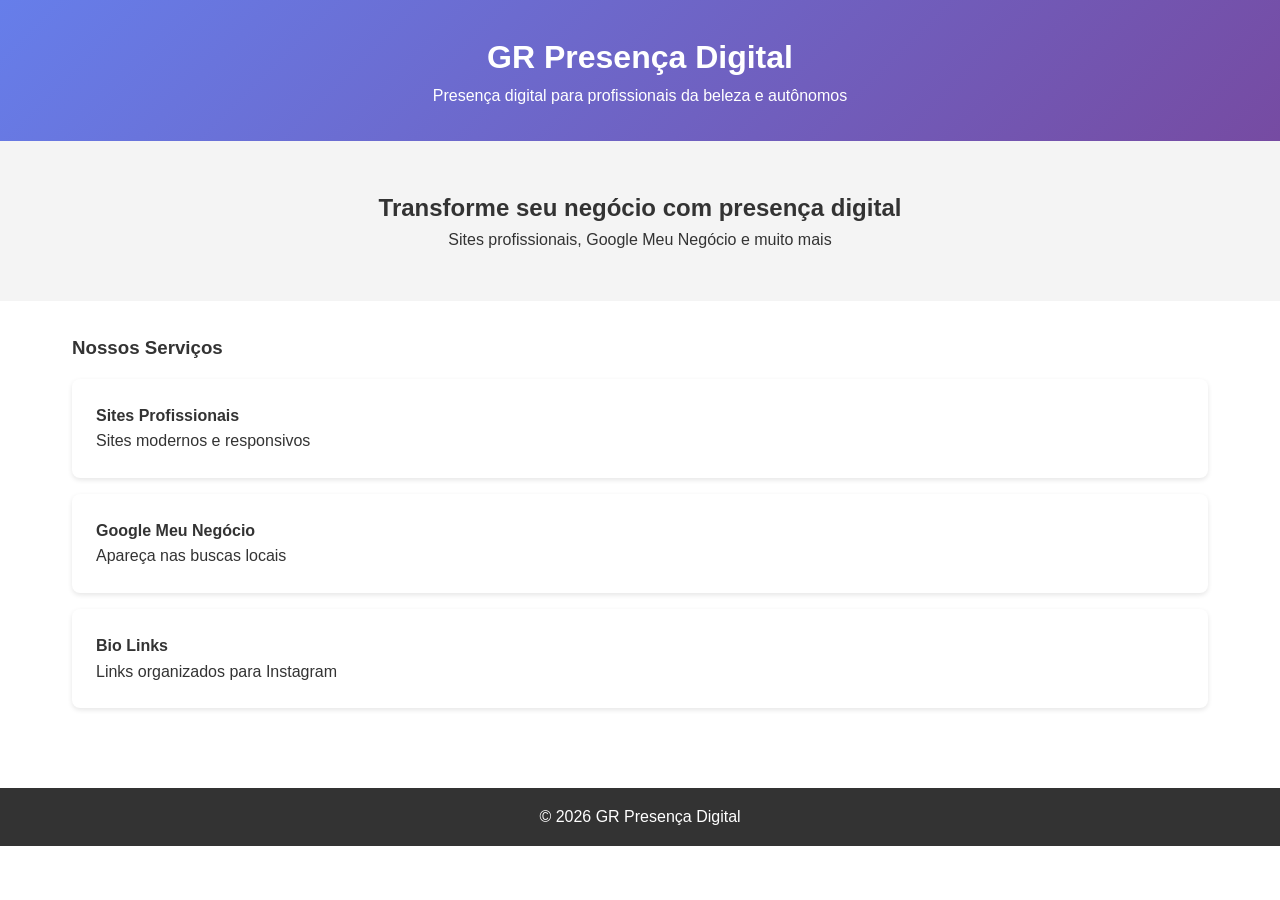
==== index.html @ 9020674f "Primeira versão do site Adicionando estrutura inicial" ====
<!DOCTYPE html>
<html lang="pt-BR">
<head>
    <meta charset="UTF-8">
    <meta name="viewport" content="width=device-width, initial-scale=1.0">
    <title>GR Presença Digital</title>
    <link rel="stylesheet" href="css/style.css">
</head>
<body>
    <header>
        <h1>GR Presença Digital</h1>
        <p>Presença digital para profissionais da beleza e autônomos</p>
    </header>
    
    <main>
        <section class="hero">
            <h2>Transforme seu negócio com presença digital</h2>
            <p>Sites profissionais, Google Meu Negócio e muito mais</p>
        </section>
        
        <section class="servicos">
            <h3>Nossos Serviços</h3>
            <div class="card">
                <h4>Sites Profissionais</h4>
                <p>Sites modernos e responsivos</p>
            </div>
            <div class="card">
                <h4>Google Meu Negócio</h4>
                <p>Apareça nas buscas locais</p>
            </div>
            <div class="card">
                <h4>Bio Links</h4>
                <p>Links organizados para Instagram</p>
            </div>
        </section>
    </main>
    
    <footer>
        <p>© 2024 GR Presença Digital</p>
    </footer>
    
    <script src="js/script.js"></script>
</body>
</html>
---- css/style.css ----
/* Reset básico */
* {
    margin: 0;
    padding: 0;
    box-sizing: border-box;
}

body {
    font-family: Arial, sans-serif;
    line-height: 1.6;
    color: #333;
}

header {
    background: linear-gradient(135deg, #667eea 0%, #764ba2 100%);
    color: white;
    padding: 2rem;
    text-align: center;
}

.hero {
    background: #f4f4f4;
    padding: 3rem;
    text-align: center;
}

.servicos {
    padding: 2rem;
    max-width: 1200px;
    margin: 0 auto;
}

.card {
    background: white;
    padding: 1.5rem;
    margin: 1rem 0;
    border-radius: 8px;
    box-shadow: 0 2px 5px rgba(0,0,0,0.1);
}

footer {
    background: #333;
    color: white;
    text-align: center;
    padding: 1rem;
    margin-top: 2rem;
}
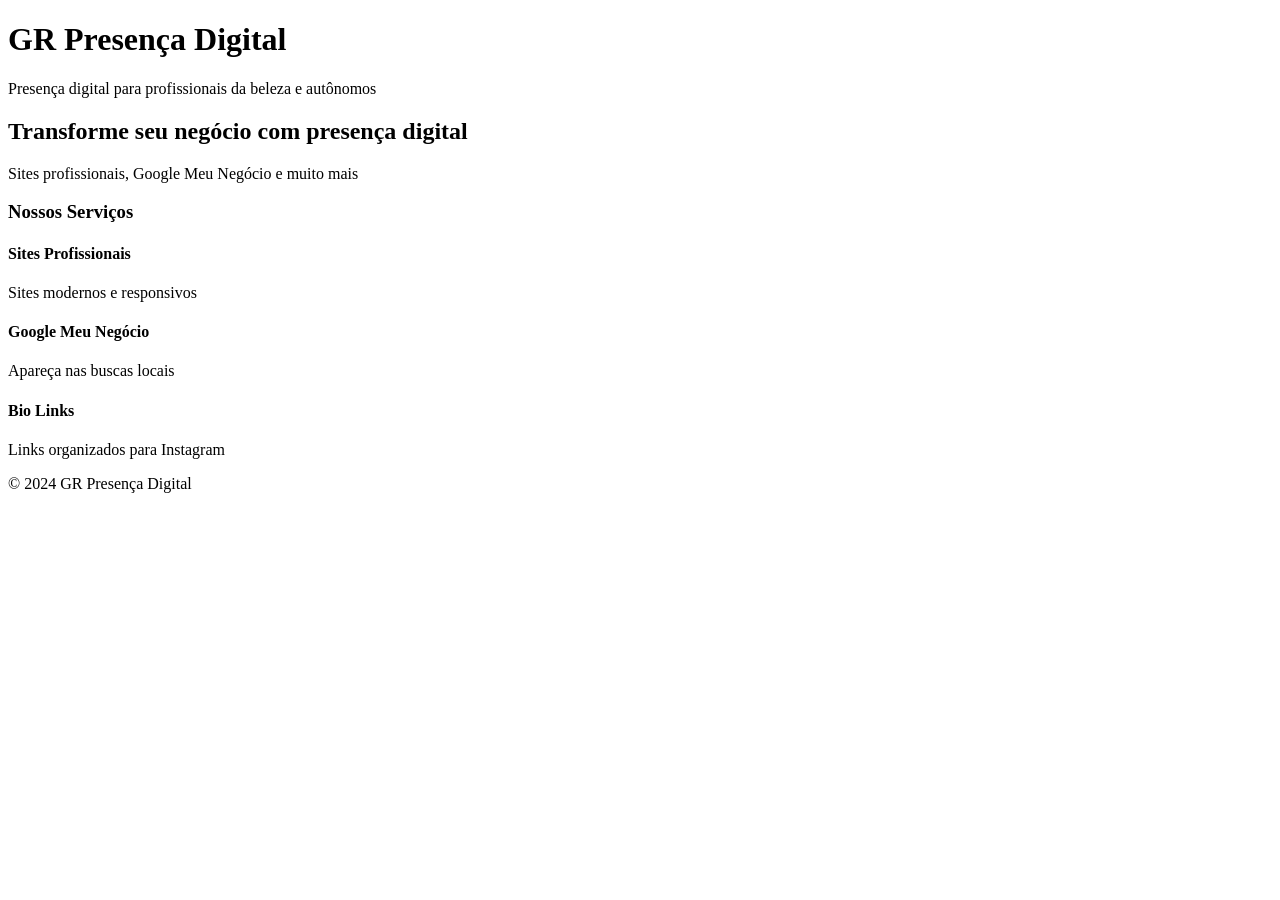
==== commit d3207937: "Update index.html" ====
--- a/index.html
+++ b/index.html
@@ -4,7 +4,7 @@
     <meta charset="UTF-8">
     <meta name="viewport" content="width=device-width, initial-scale=1.0">
     <title>GR Presença Digital</title>
-    <link rel="stylesheet" href="css/style.css">
+    <link rel="stylesheet" href="/gr-presenca-digital/css/style.css" />
 </head>
 <body>
     <header>
@@ -39,6 +39,6 @@
         <p>© 2024 GR Presença Digital</p>
     </footer>
     
-    <script src="js/script.js"></script>
+    <script src="/gr-presenca-digital/js/script.js"></script>
 </body>
-</html>+</html>
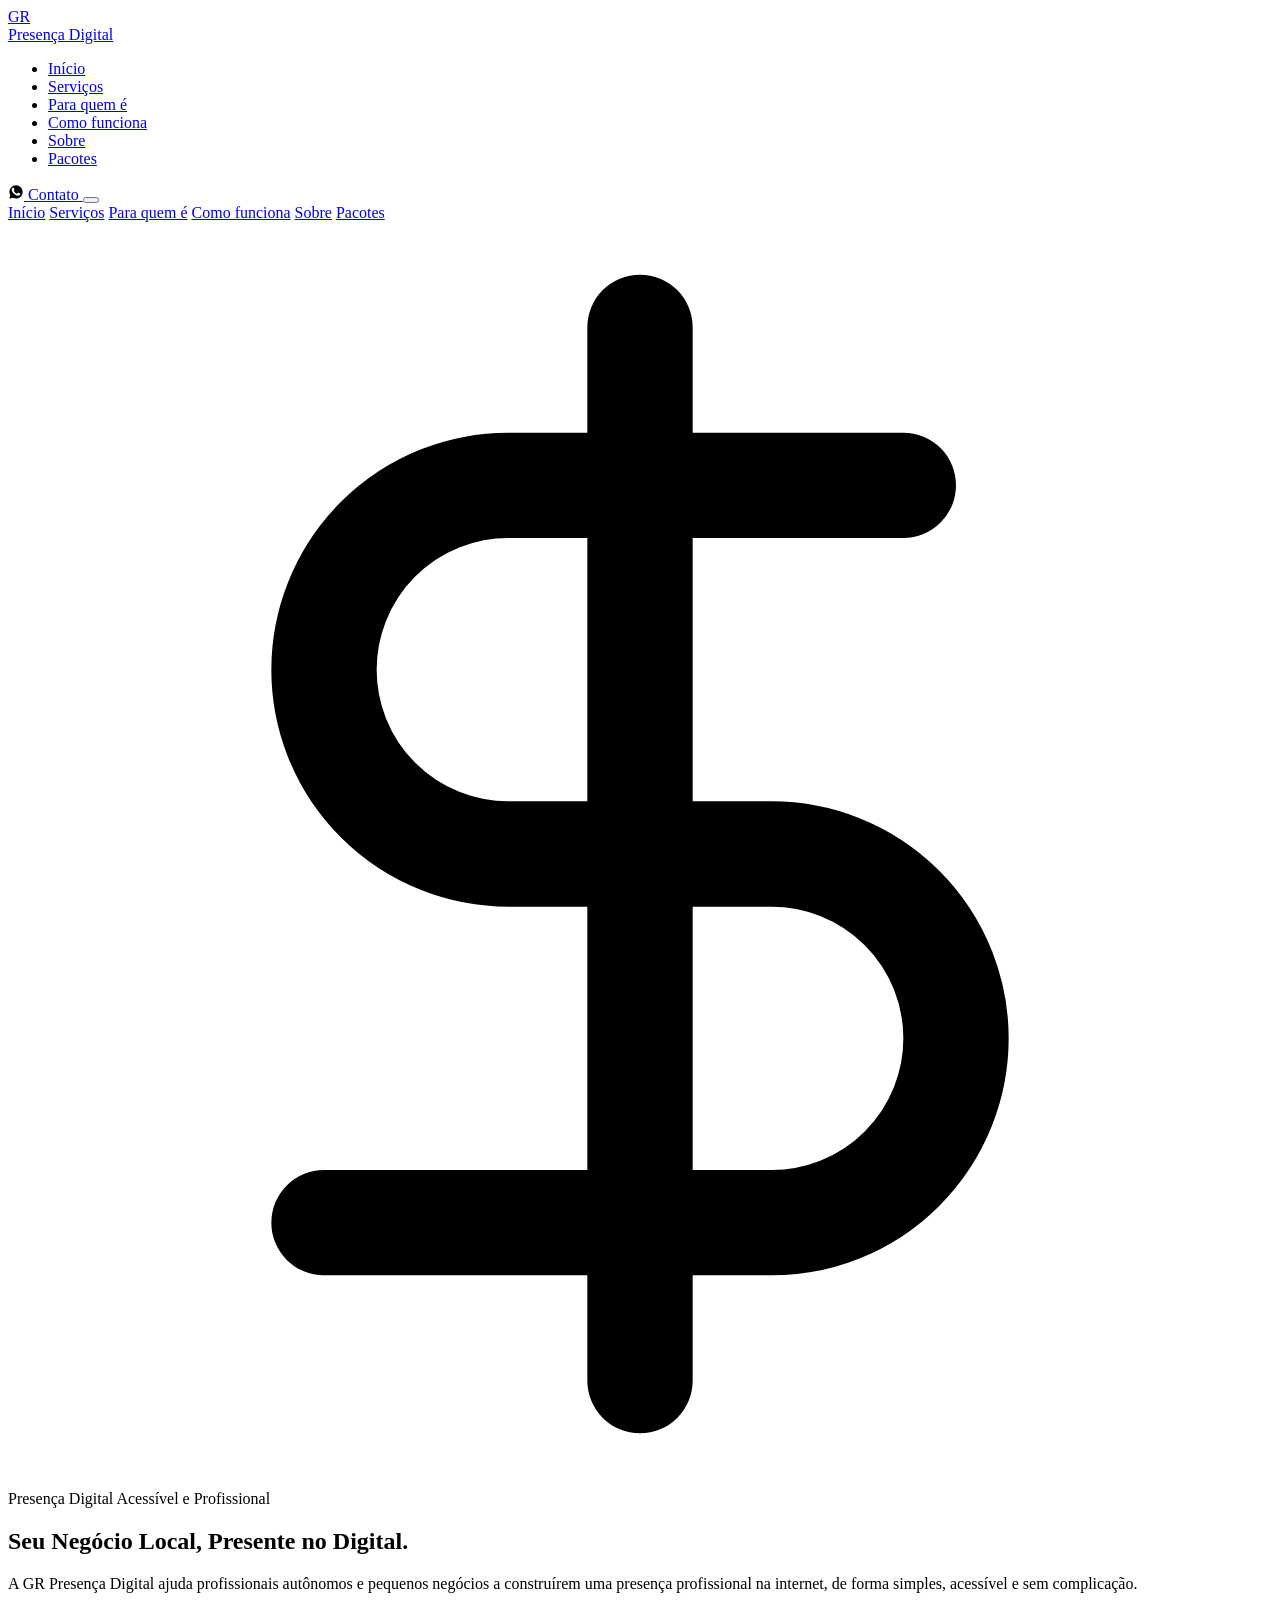
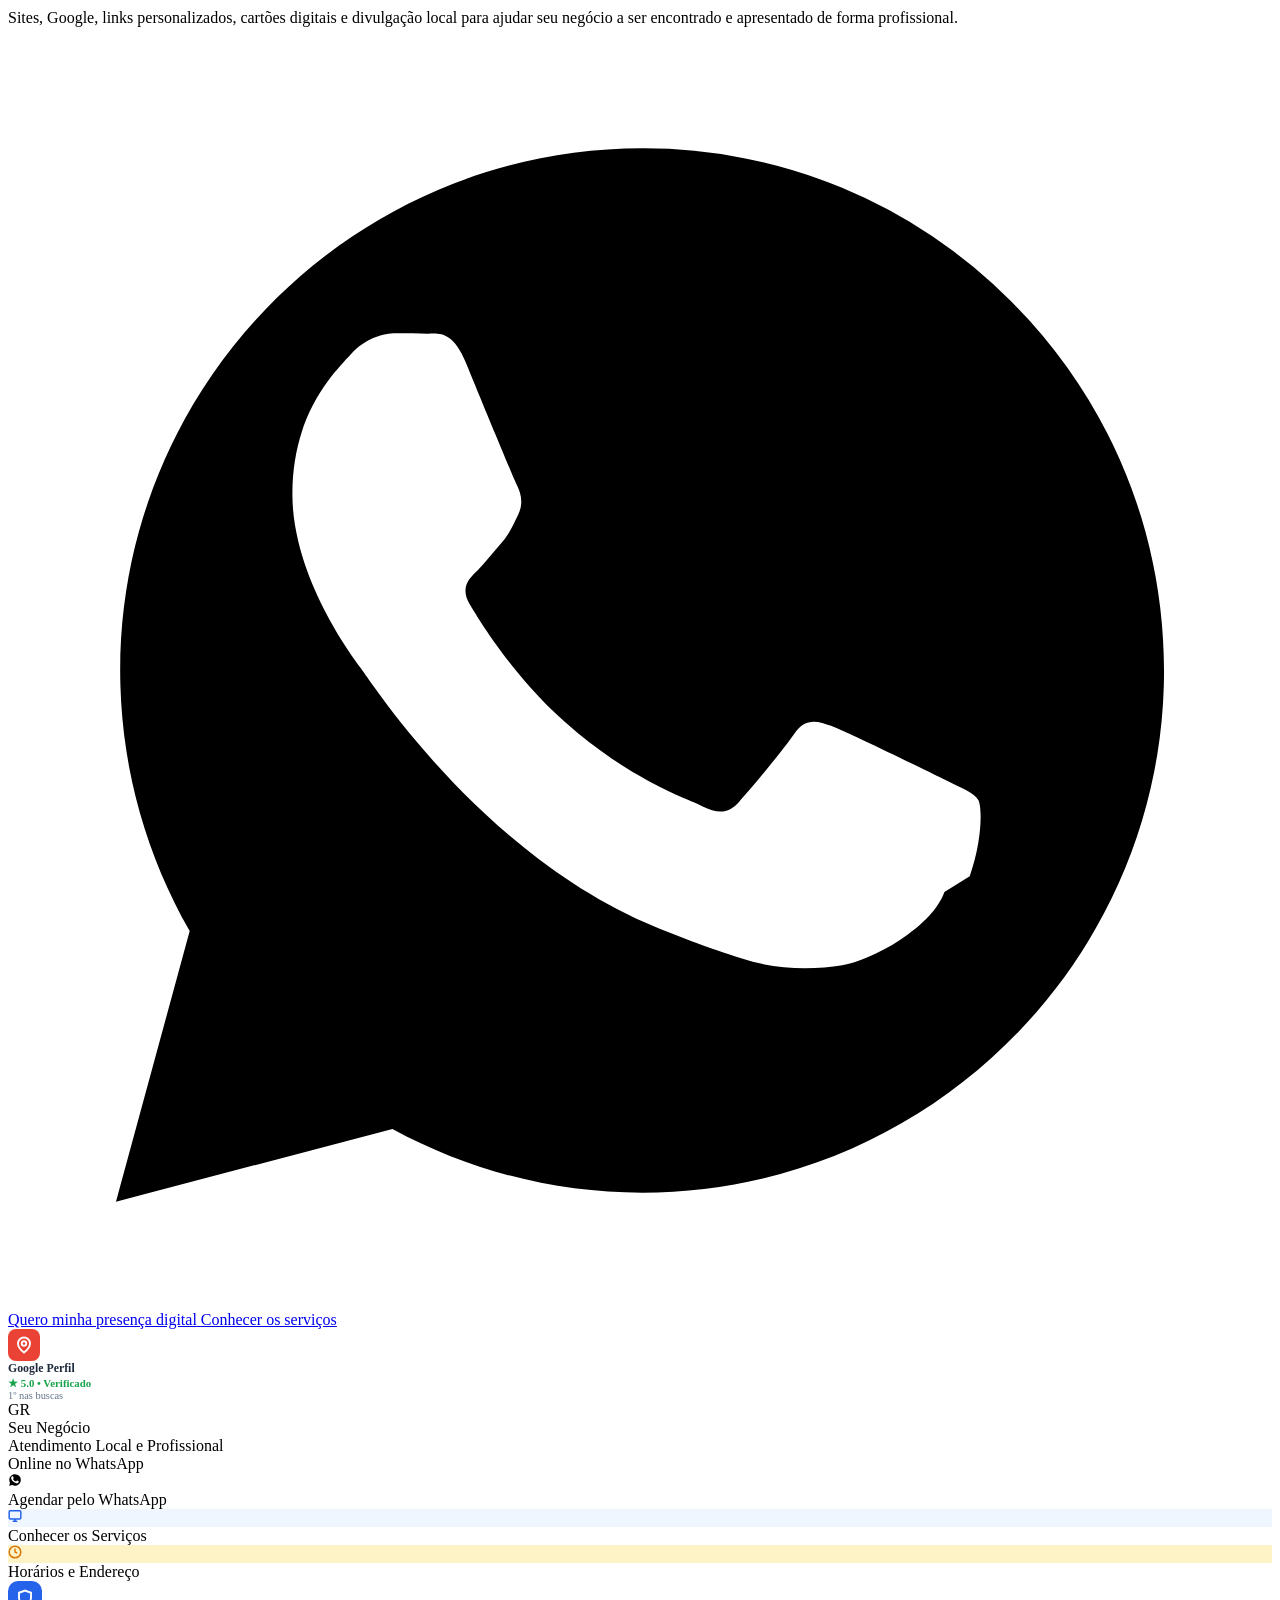
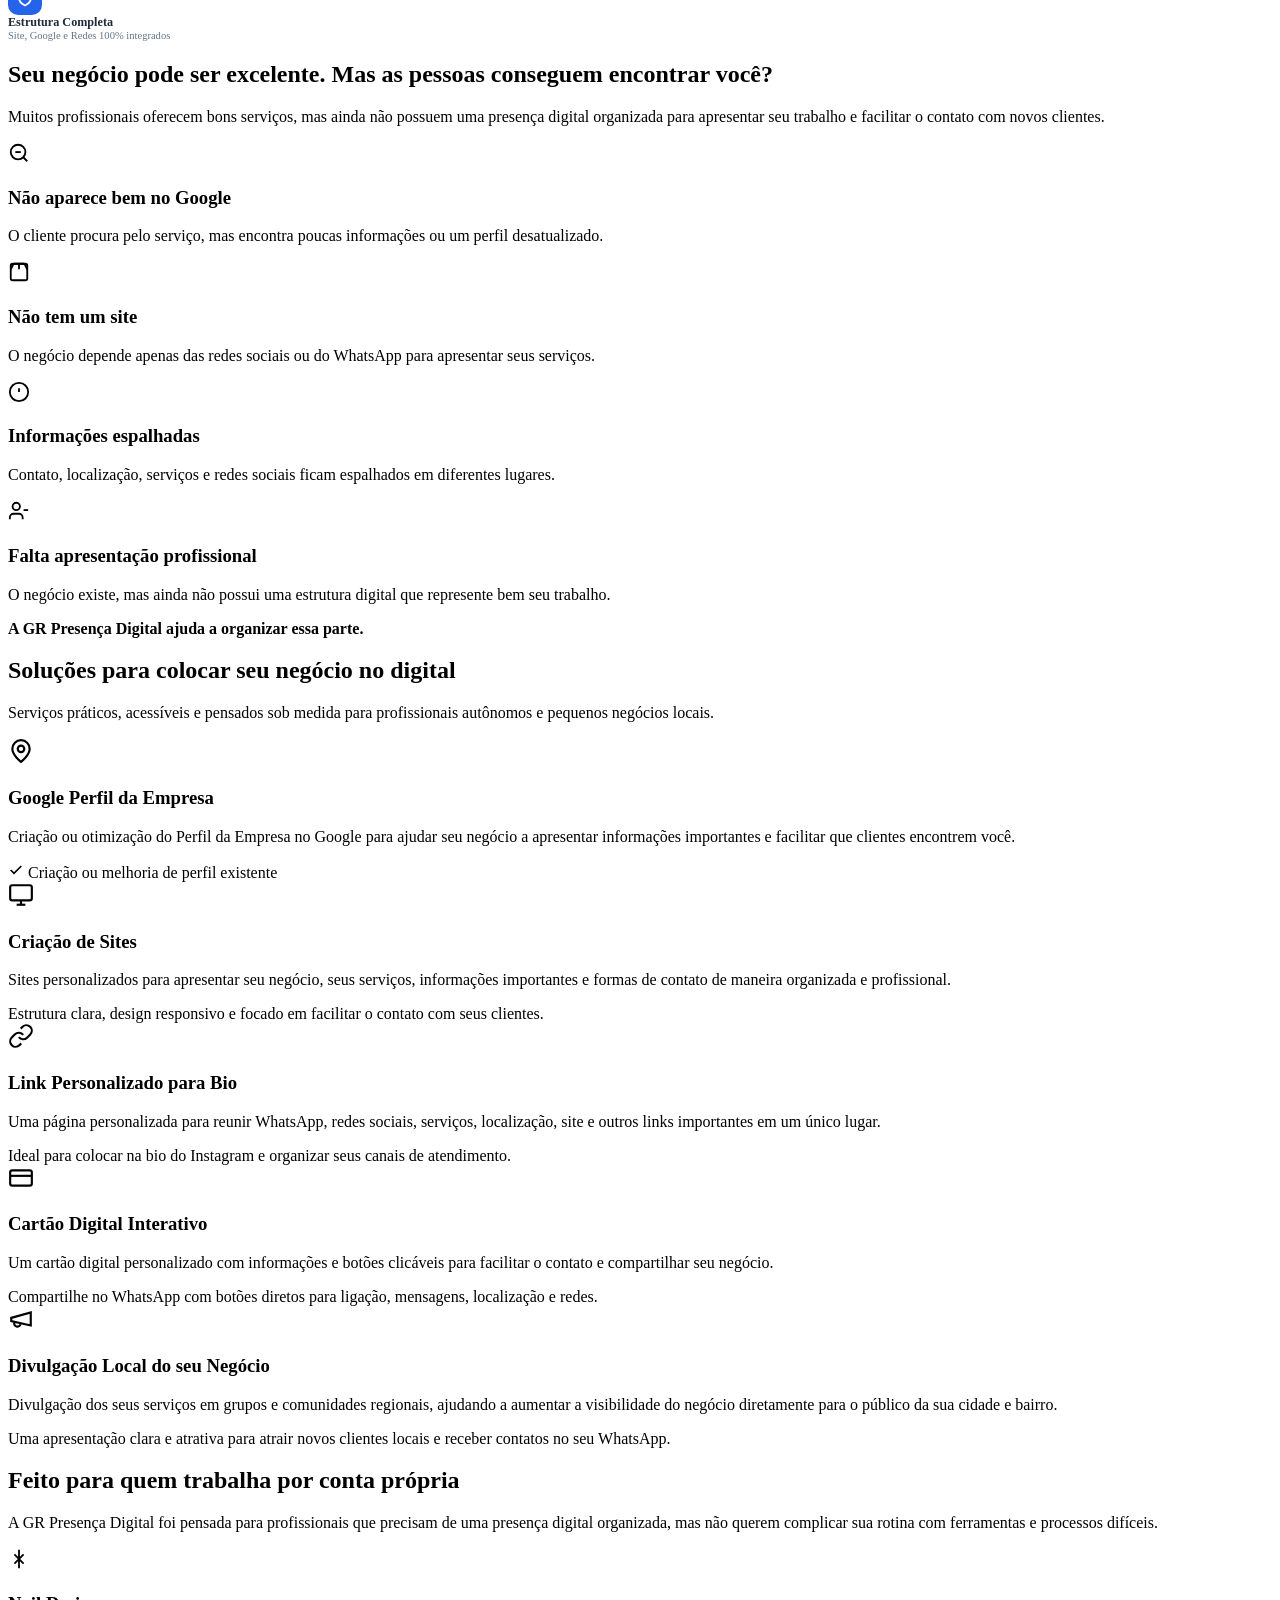
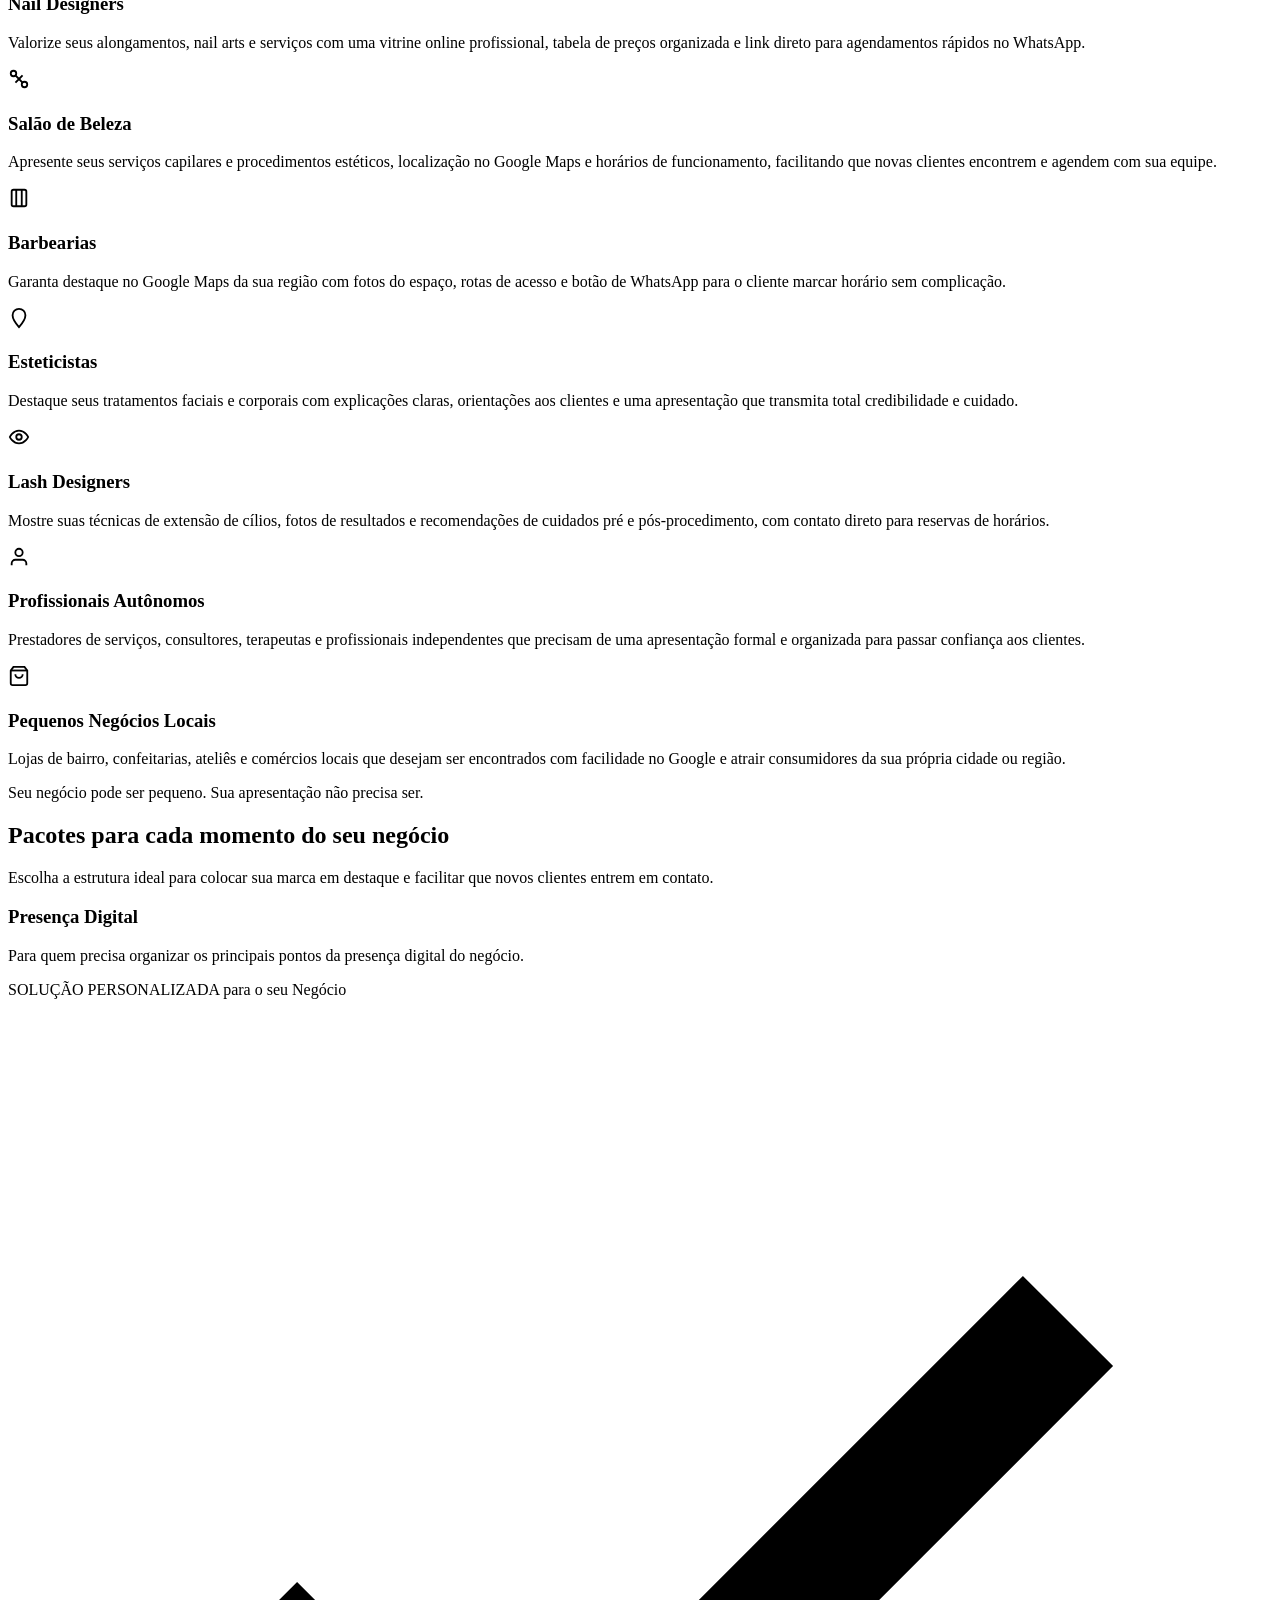
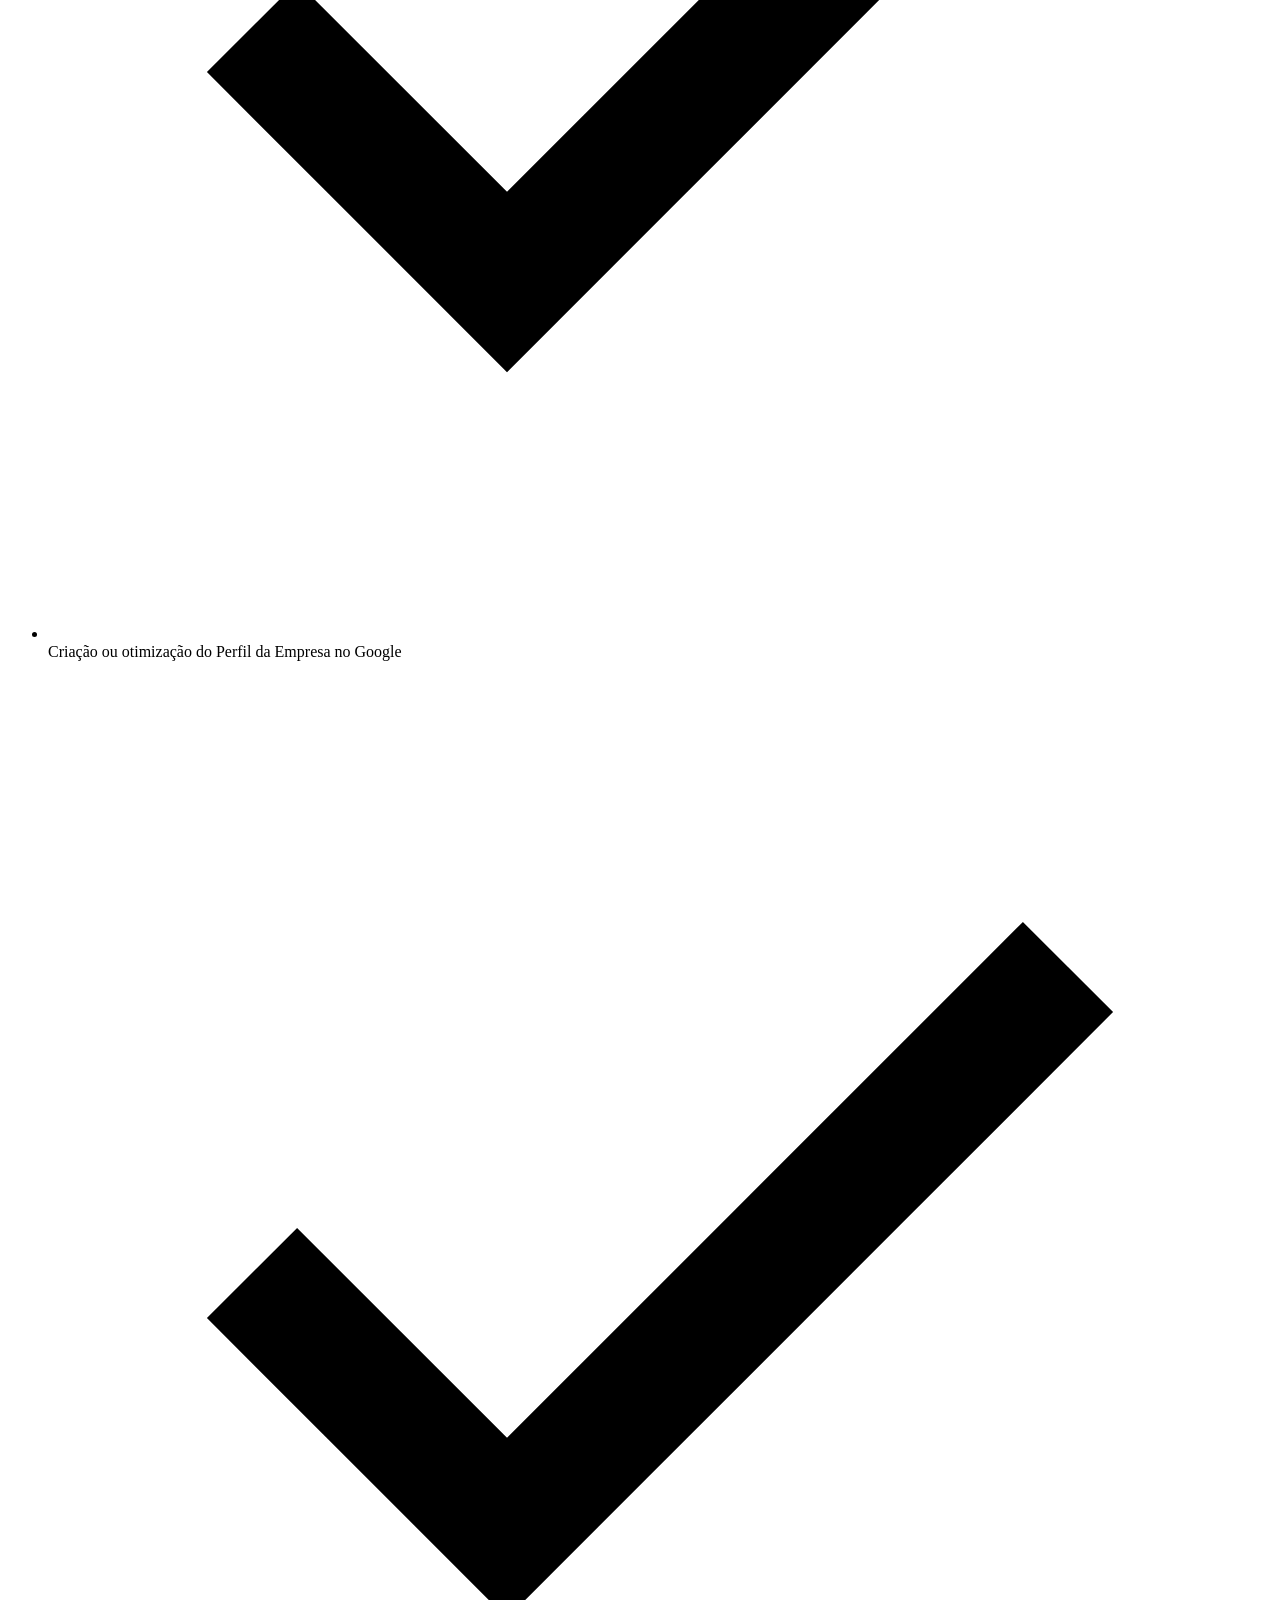
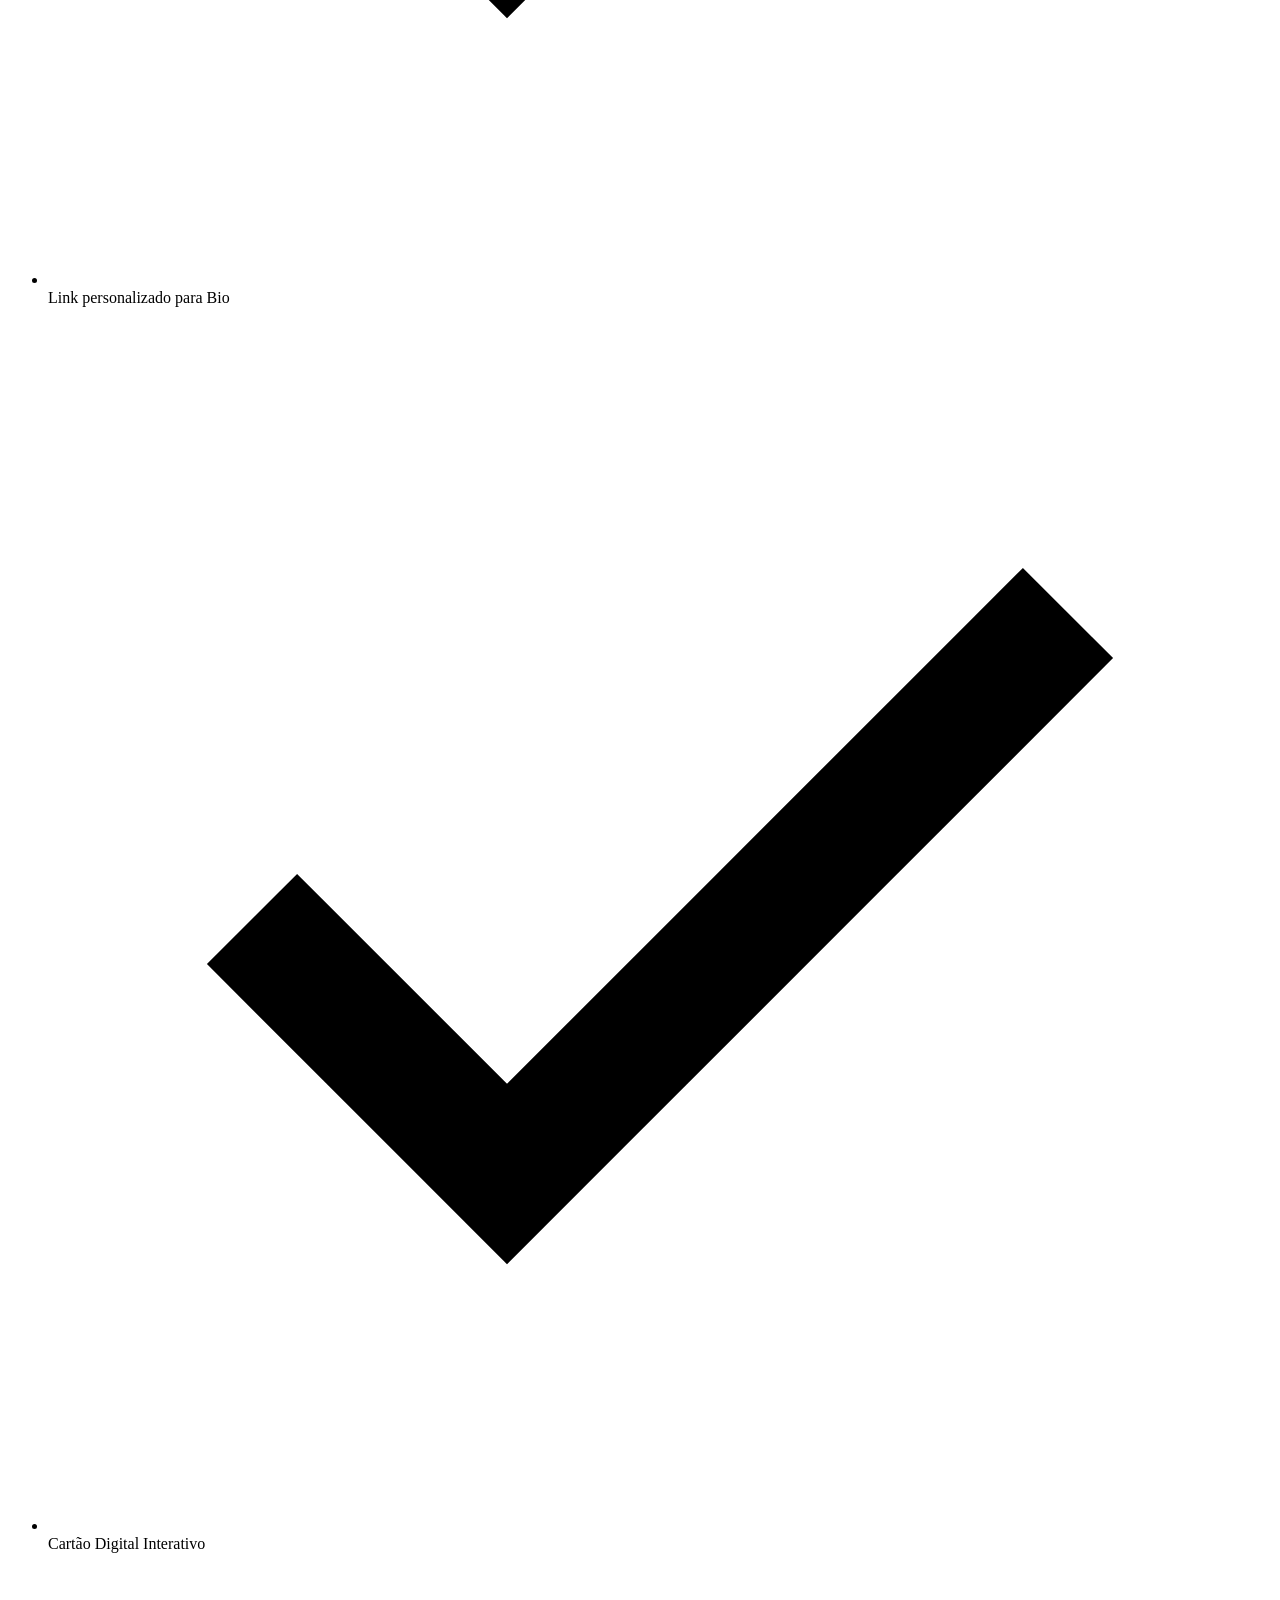
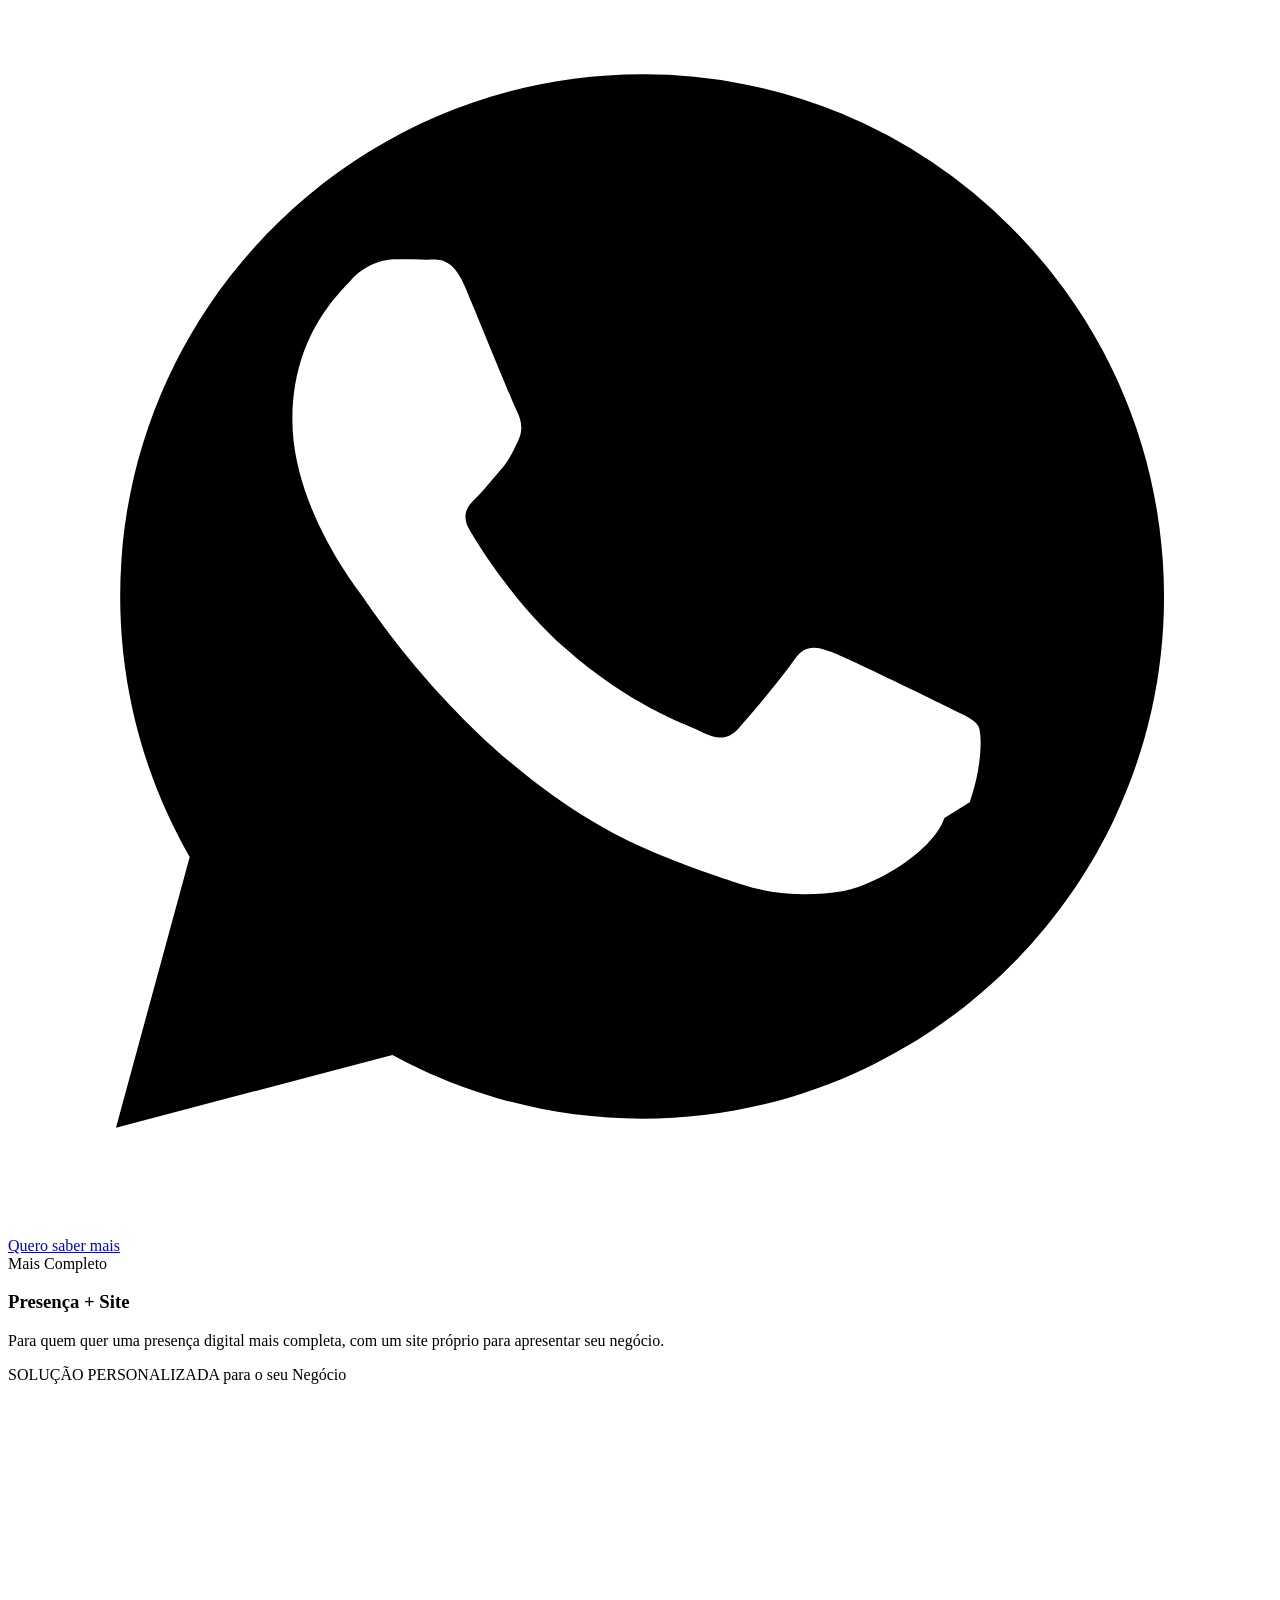
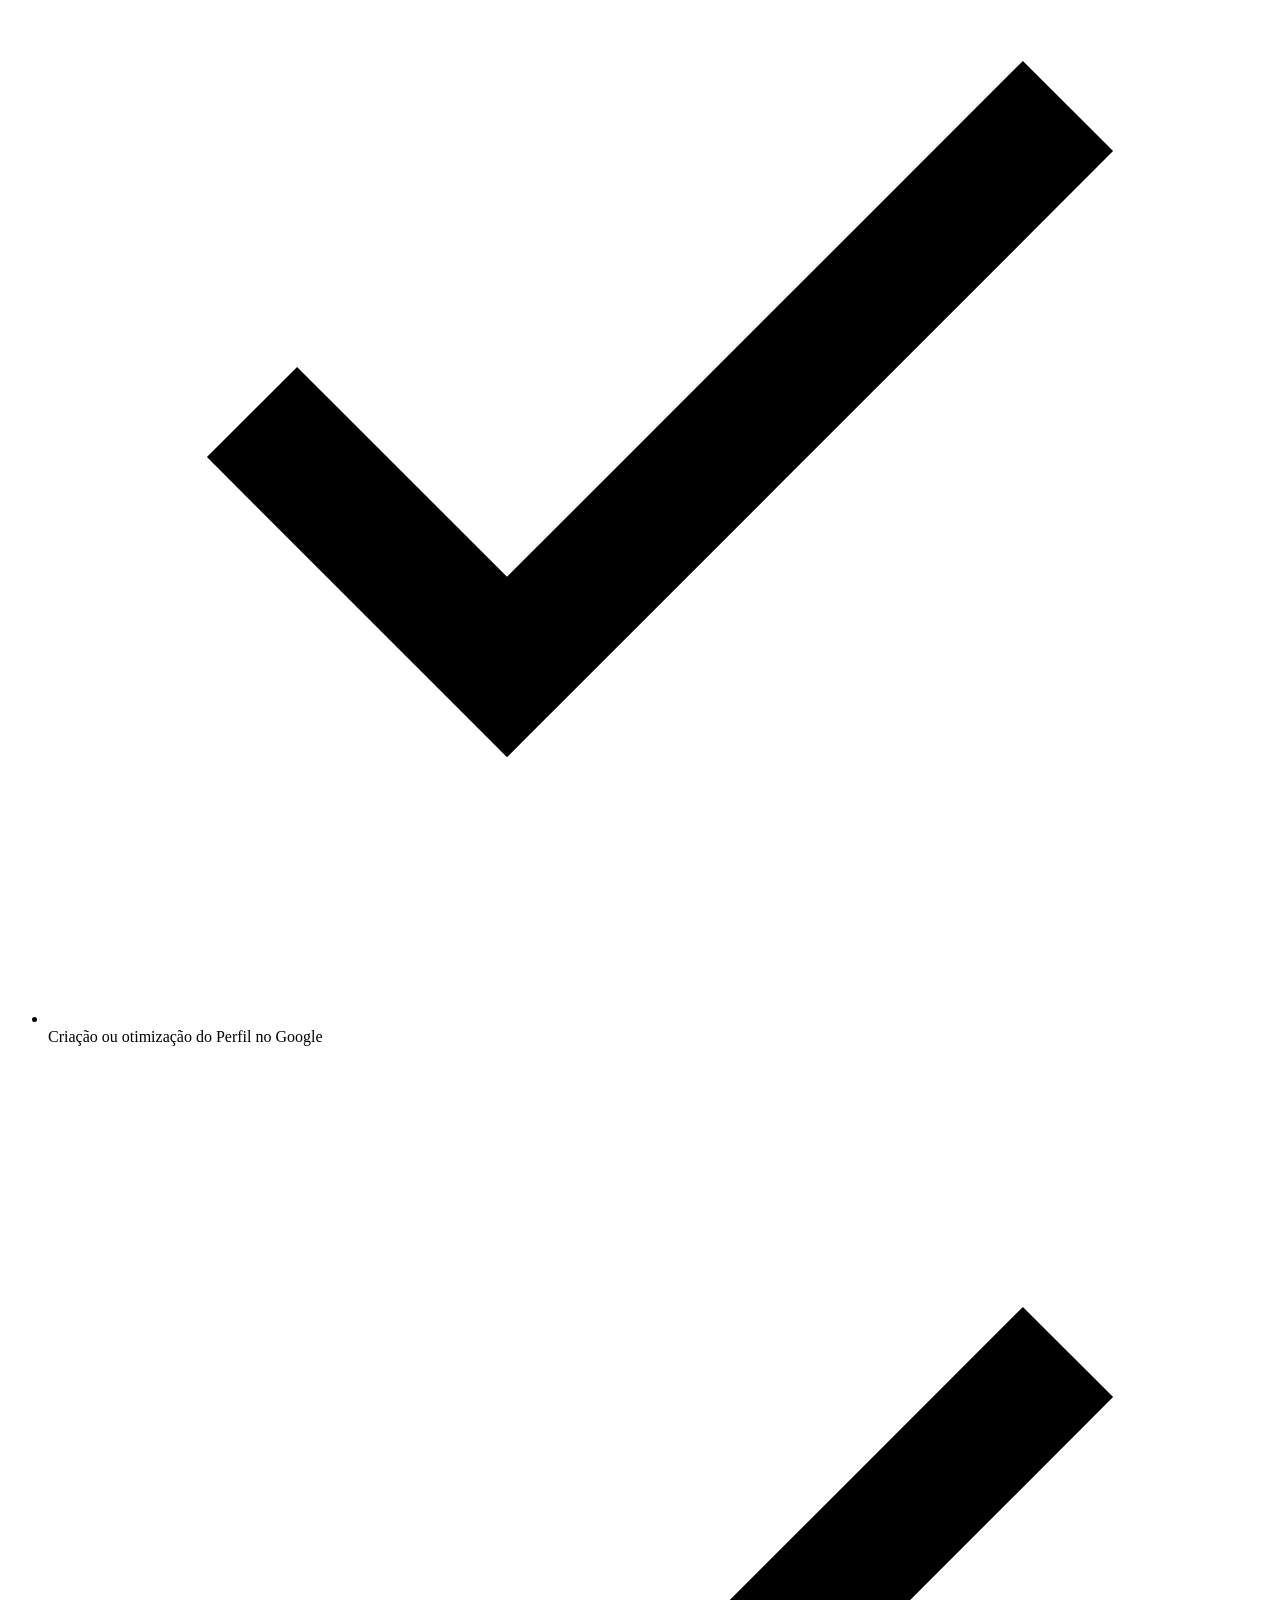
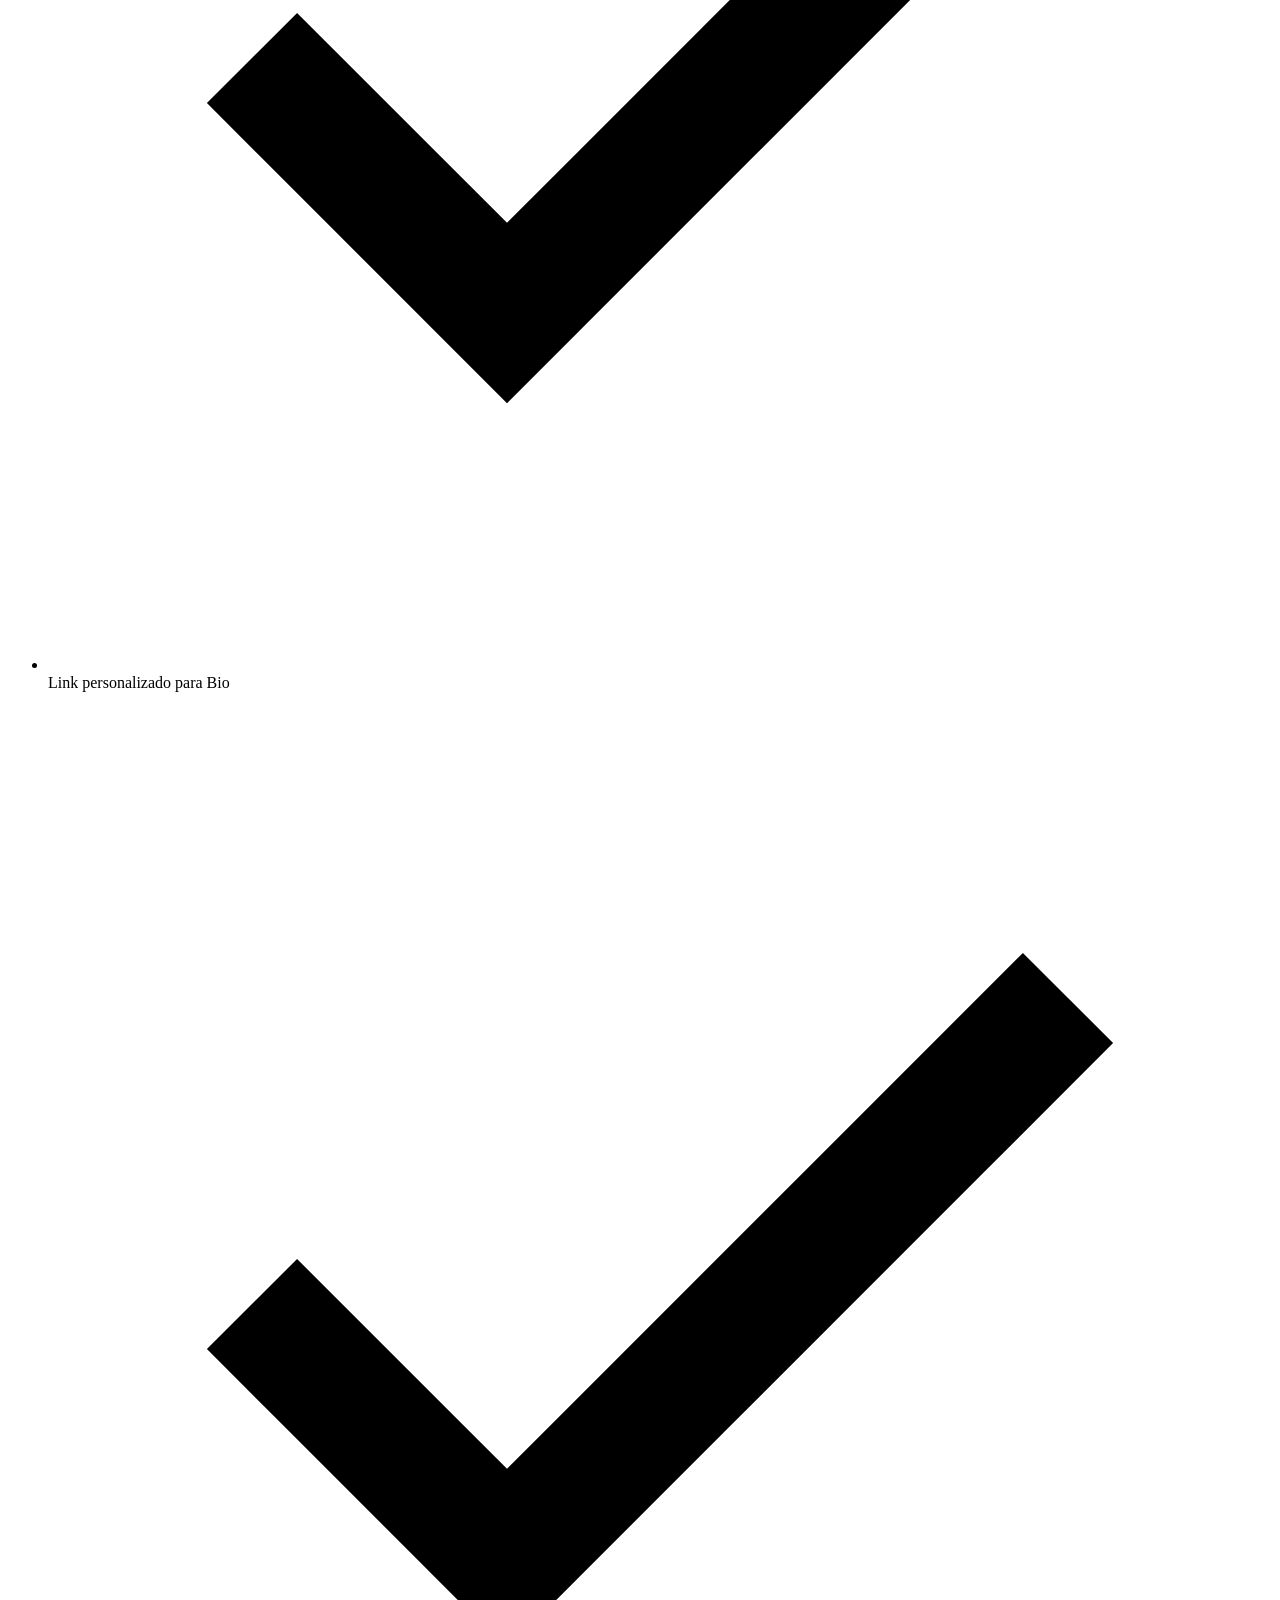
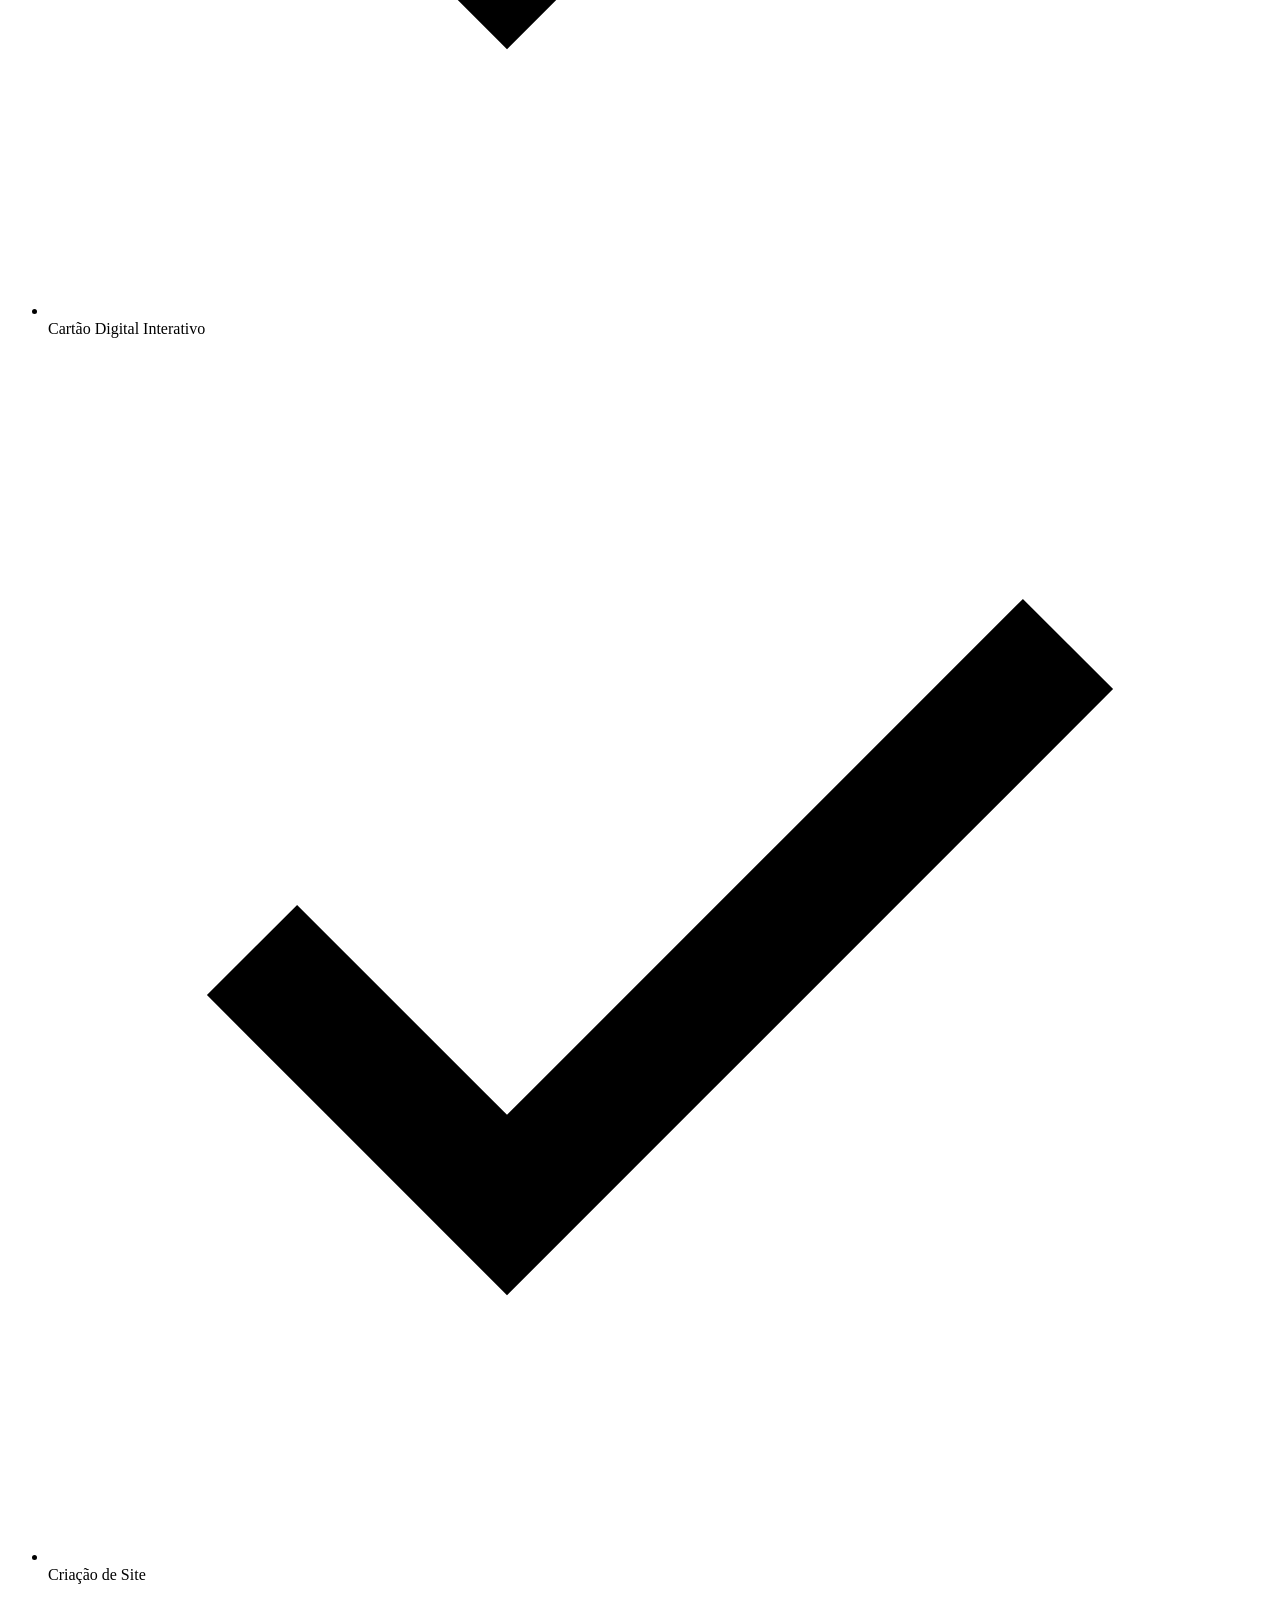
==== commit 9ca2cdc2: "Update index.html" ====
--- a/index.html
+++ b/index.html
@@ -1,44 +1,932 @@
 <!DOCTYPE html>
 <html lang="pt-BR">
 <head>
-    <meta charset="UTF-8">
-    <meta name="viewport" content="width=device-width, initial-scale=1.0">
-    <title>GR Presença Digital</title>
-    <link rel="stylesheet" href="/gr-presenca-digital/css/style.css" />
+  <meta charset="UTF-8" />
+  <meta name="viewport" content="width=device-width, initial-scale=1.0" />
+  <title>GR Presença Digital | Presença Digital para Pequenos Negócios</title>
+  <meta name="description" content="GR Presença Digital: criação de sites, Google Perfil da Empresa, links personalizados, cartões digitais e divulgação local para profissionais autônomos e pequenos negócios." />
+  <meta name="robots" content="index, follow" />
+  <link rel="canonical" href="https://grpresencadigital.com.br/" />
+
+  <!-- Open Graph / Facebook -->
+  <meta property="og:type" content="website" />
+  <meta property="og:url" content="https://grpresencadigital.com.br/" />
+  <meta property="og:title" content="GR Presença Digital | Presença Digital para Pequenos Negócios" />
+  <meta property="og:description" content="GR Presença Digital: criação de sites, Google Perfil da Empresa, links personalizados, cartões digitais e divulgação local para profissionais autônomos e pequenos negócios." />
+  <meta property="og:site_name" content="GR Presença Digital" />
+  <meta property="og:locale" content="pt_BR" />
+
+  <!-- Twitter -->
+  <meta name="twitter:card" content="summary_large_image" />
+  <meta name="twitter:title" content="GR Presença Digital | Presença Digital para Pequenos Negócios" />
+  <meta name="twitter:description" content="GR Presença Digital: criação de sites, Google Perfil da Empresa, links personalizados, cartões digitais e divulgação local para profissionais autônomos e pequenos negócios." />
+
+  <!-- Google Fonts - Poppins -->
+  <link rel="preconnect" href="https://fonts.googleapis.com" />
+  <link rel="preconnect" href="https://fonts.gstatic.com" crossorigin />
+  <link href="https://fonts.googleapis.com/css2?family=Poppins:wght@300;400;500;600;700;800&display=swap" rel="stylesheet" />
+
+  <!-- JSON-LD LocalBusiness -->
+  <script type="application/ld+json">
+  {
+    "@context": "https://schema.org",
+    "@type": "LocalBusiness",
+    "name": "GR Presença Digital",
+    "description": "Presença digital simples, profissional e acessível para profissionais autônomos e pequenos negócios.",
+    "url": "https://grpresencadigital.com.br/",
+    "priceRange": "$$",
+    "address": {
+      "@type": "PostalAddress",
+      "addressLocality": "SUA CIDADE",
+      "addressRegion": "SEU ESTADO",
+      "addressCountry": "BR"
+    },
+    "areaServed": "Negócios locais e profissionais autônomos",
+    "knowsAbout": [
+      "Criação de Sites",
+      "Google Perfil da Empresa",
+      "Link Personalizado para Bio",
+      "Cartão Digital Interativo",
+      "Divulgação Local do seu Negócio"
+    ]
+  }
+  </script>
+
+  <!-- Arquivo de Estilos Externo -->
+  <link rel="stylesheet" href="style.css" />
 </head>
 <body>
-    <header>
-        <h1>GR Presença Digital</h1>
-        <p>Presença digital para profissionais da beleza e autônomos</p>
-    </header>
-    
-    <main>
-        <section class="hero">
-            <h2>Transforme seu negócio com presença digital</h2>
-            <p>Sites profissionais, Google Meu Negócio e muito mais</p>
-        </section>
-        
-        <section class="servicos">
-            <h3>Nossos Serviços</h3>
-            <div class="card">
-                <h4>Sites Profissionais</h4>
-                <p>Sites modernos e responsivos</p>
-            </div>
-            <div class="card">
-                <h4>Google Meu Negócio</h4>
-                <p>Apareça nas buscas locais</p>
-            </div>
-            <div class="card">
-                <h4>Bio Links</h4>
-                <p>Links organizados para Instagram</p>
-            </div>
-        </section>
-    </main>
-    
-    <footer>
-        <p>© 2024 GR Presença Digital</p>
-    </footer>
-    
-    <script src="/gr-presenca-digital/js/script.js"></script>
+
+  <!-- HEADER -->
+  <header class="site-header" id="header">
+    <div class="container header-content">
+      <!-- Presença Digital Brand -->
+      <a href="#inicio" class="brand-logo" aria-label="Presença Digital - Página Inicial">
+        <div class="brand-symbol">GR</div>
+        <div class="brand-name">Presença Digital</div>
+      </a>
+
+      <!-- Menu Navigation -->
+      <nav aria-label="Navegação Principal">
+        <ul class="nav-menu">
+          <li><a href="#inicio" class="nav-link">Início</a></li>
+          <li><a href="#servicos" class="nav-link">Serviços</a></li>
+          <li><a href="#publico" class="nav-link">Para quem é</a></li>
+          <li><a href="#como-funciona" class="nav-link">Como funciona</a></li>
+          <li><a href="#sobre" class="nav-link">Sobre</a></li>
+          <li><a href="#pacotes" class="nav-link">Pacotes</a></li>
+        </ul>
+      </nav>
+
+      <!-- Right Action: Compact Contact Button in Site Palette -->
+      <div class="header-actions">
+        <a href="#contato" class="btn-nav-contact js-wa-general" aria-label="Contato com a GR Presença Digital">
+          <svg class="wa-icon" style="width: 16px; height: 16px;" viewBox="0 0 24 24">
+            <path d="M12.04 2c-5.46 0-9.91 4.45-9.91 9.91 0 1.75.46 3.45 1.32 4.95L2.05 22l5.25-1.38c1.45.79 3.08 1.21 4.74 1.21 5.46 0 9.91-4.45 9.91-9.91 0-2.65-1.03-5.14-2.9-7.01A9.82 9.82 0 0 0 12.04 2zm5.74 14.12c-.24.68-1.4 1.31-1.94 1.39-.51.08-1.18.11-1.92-.13-.45-.15-1.04-.34-1.8-.67-3.19-1.39-5.26-4.63-5.42-4.84-.16-.21-1.3-1.73-1.3-3.3 0-1.57.82-2.34 1.11-2.66.29-.32.63-.4 0.85-.4.21 0 .43 0 .61.01.2 0 .46-.07.72.54.26.63.89 2.17.97 2.33.08.16.13.35.03.56-.1.21-.16.35-.31.53-.16.18-.33.4-.47.54-.16.15-.33.32-.14.64.19.32.84 1.38 1.8 2.23 1.24 1.1 2.28 1.44 2.61 1.6.32.16.51.13.7-.08.19-.21.82-.96 1.04-1.28.21-.32.43-.27.72-.16.29.11 1.85.87 2.17 1.03.32.16.53.24.61.37.08.13.08.77-.16 1.45z"/>
+          </svg>
+          <span>Contato</span>
+        </a>
+
+        <!-- Mobile Hamburger Toggle -->
+        <button class="hamburger-btn" id="hamburgerBtn" aria-label="Abrir menu de navegação" aria-expanded="false">
+          <span></span>
+          <span></span>
+          <span></span>
+        </button>
+      </div>
+    </div>
+
+    <!-- Mobile Drawer -->
+    <div class="mobile-drawer" id="mobileDrawer">
+      <a href="#inicio" class="nav-link">Início</a>
+      <a href="#servicos" class="nav-link">Serviços</a>
+      <a href="#publico" class="nav-link">Para quem é</a>
+      <a href="#como-funciona" class="nav-link">Como funciona</a>
+      <a href="#sobre" class="nav-link">Sobre</a>
+      <a href="#pacotes" class="nav-link">Pacotes</a>
+    </div>
+  </header>
+
+  <main>
+    <!-- HERO SECTION -->
+    <section class="hero-section" id="inicio">
+      <div class="container hero-grid">
+        <div class="hero-content">
+          <div class="hero-tagline">
+            <svg viewBox="0 0 24 24" fill="none" stroke="currentColor" stroke-width="2" stroke-linecap="round" stroke-linejoin="round">
+              <path d="M12 2v20M17 5H9.5a3.5 3.5 0 0 0 0 7h5a3.5 3.5 0 0 1 0 7H6"/>
+            </svg>
+            Presença Digital Acessível e Profissional
+          </div>
+          <h1>Seu Negócio Local, Presente no Digital.</h1>
+          <p class="hero-text">
+            A GR Presença Digital ajuda profissionais autônomos e pequenos negócios a construírem uma presença profissional na internet, de forma simples, acessível e sem complicação.
+          </p>
+          <p class="hero-subtext">
+            Sites, Google, links personalizados, cartões digitais e divulgação local para ajudar seu negócio a ser encontrado e apresentado de forma profissional.
+          </p>
+          <div class="hero-ctas">
+            <a href="#" class="btn btn-primary js-wa-general" aria-label="Falar no WhatsApp com a GR Presença Digital">
+              <svg class="wa-icon" viewBox="0 0 24 24">
+                <path d="M12.04 2c-5.46 0-9.91 4.45-9.91 9.91 0 1.75.46 3.45 1.32 4.95L2.05 22l5.25-1.38c1.45.79 3.08 1.21 4.74 1.21 5.46 0 9.91-4.45 9.91-9.91 0-2.65-1.03-5.14-2.9-7.01A9.82 9.82 0 0 0 12.04 2zm5.74 14.12c-.24.68-1.4 1.31-1.94 1.39-.51.08-1.18.11-1.92-.13-.45-.15-1.04-.34-1.8-.67-3.19-1.39-5.26-4.63-5.42-4.84-.16-.21-1.3-1.73-1.3-3.3 0-1.57.82-2.34 1.11-2.66.29-.32.63-.4 0.85-.4.21 0 .43 0 .61.01.2 0 .46-.07.72.54.26.63.89 2.17.97 2.33.08.16.13.35.03.56-.1.21-.16.35-.31.53-.16.18-.33.4-.47.54-.16.15-.33.32-.14.64.19.32.84 1.38 1.8 2.23 1.24 1.1 2.28 1.44 2.61 1.6.32.16.51.13.7-.08.19-.21.82-.96 1.04-1.28.21-.32.43-.27.72-.16.29.11 1.85.87 2.17 1.03.32.16.53.24.61.37.08.13.08.77-.16 1.45z"/>
+              </svg>
+              <span>Quero minha presença digital</span>
+            </a>
+            <a href="#servicos" class="btn btn-secondary">
+              <span>Conhecer os serviços</span>
+            </a>
+          </div>
+        </div>
+
+        <!-- Modern Visual Composition -->
+        <div class="hero-visual" aria-label="Demonstração visual de presença digital integrada">
+          <div class="hero-showcase-wrap">
+            <!-- Floating Google Card -->
+            <div class="floating-card-google">
+              <div style="width: 32px; height: 32px; border-radius: 8px; background: #EA4335; color: white; display: flex; align-items: center; justify-content: center; flex-shrink: 0;">
+                <svg width="18" height="18" viewBox="0 0 24 24" fill="none" stroke="currentColor" stroke-width="2.5"><path d="M20 10c0 6-8 12-8 12s-8-6-8-12a8 8 0 0 1 16 0Z"/><circle cx="12" cy="10" r="3"/></svg>
+              </div>
+              <div>
+                <div style="font-size: 0.74rem; font-weight: 700; color: #1E293B; line-height: 1.2;">Google Perfil</div>
+                <div style="font-size: 0.68rem; color: #16A34A; font-weight: 600; margin-top: 2px;">★ 5.0 • Verificado</div>
+                <div style="font-size: 0.65rem; color: #64748B;">1º nas buscas</div>
+              </div>
+            </div>
+
+            <!-- Smartphone Frame -->
+            <div class="phone-mockup">
+              <div class="phone-speaker"></div>
+              <div class="phone-screen">
+                <div class="phone-header-profile">
+                  <div class="phone-avatar">GR</div>
+                  <div class="phone-profile-name">Seu Negócio</div>
+                  <div class="phone-profile-sub">Atendimento Local e Profissional</div>
+                  <div class="phone-status-pill">
+                    <span class="status-dot"></span>
+                    <span>Online no WhatsApp</span>
+                  </div>
+                </div>
+
+                <div class="phone-links-list">
+                  <div class="phone-link-btn featured">
+                    <div class="phone-link-icon" style="background: rgba(255,255,255,0.2);">
+                      <svg class="wa-icon" style="width: 14px; height: 14px;" viewBox="0 0 24 24"><path d="M12.04 2c-5.46 0-9.91 4.45-9.91 9.91 0 1.75.46 3.45 1.32 4.95L2.05 22l5.25-1.38c1.45.79 3.08 1.21 4.74 1.21 5.46 0 9.91-4.45 9.91-9.91 0-2.65-1.03-5.14-2.9-7.01A9.82 9.82 0 0 0 12.04 2zm5.74 14.12c-.24.68-1.4 1.31-1.94 1.39-.51.08-1.18.11-1.92-.13-.45-.15-1.04-.34-1.8-.67-3.19-1.39-5.26-4.63-5.42-4.84-.16-.21-1.3-1.73-1.3-3.3 0-1.57.82-2.34 1.11-2.66.29-.32.63-.4 0.85-.4.21 0 .43 0 .61.01.2 0 .46-.07.72.54.26.63.89 2.17.97 2.33.08.16.13.35.03.56-.1.21-.16.35-.31.53-.16.18-.33.4-.47.54-.16.15-.33.32-.14.64.19.32.84 1.38 1.8 2.23 1.24 1.1 2.28 1.44 2.61 1.6.32.16.51.13.7-.08.19-.21.82-.96 1.04-1.28.21-.32.43-.27.72-.16.29.11 1.85.87 2.17 1.03.32.16.53.24.61.37.08.13.08.77-.16 1.45z"/></svg>
+                    </div>
+                    <span>Agendar pelo WhatsApp</span>
+                  </div>
+
+                  <div class="phone-link-btn">
+                    <div class="phone-link-icon" style="background: #EFF6FF; color: #2563EB;">
+                      <svg width="14" height="14" viewBox="0 0 24 24" fill="none" stroke="currentColor" stroke-width="2.5"><rect width="20" height="14" x="2" y="3" rx="2"/><line x1="8" x2="16" y1="21" y2="21"/><line x1="12" x2="12" y1="17" y2="21"/></svg>
+                    </div>
+                    <span>Conhecer os Serviços</span>
+                  </div>
+
+                  <div class="phone-link-btn">
+                    <div class="phone-link-icon" style="background: #FEF3C7; color: #D97706;">
+                      <svg width="14" height="14" viewBox="0 0 24 24" fill="none" stroke="currentColor" stroke-width="2.5"><circle cx="12" cy="12" r="10"/><polyline points="12 6 12 12 16 14"/></svg>
+                    </div>
+                    <span>Horários e Endereço</span>
+                  </div>
+                </div>
+              </div>
+            </div>
+
+            <!-- Floating Presence Card -->
+            <div class="floating-card-presence">
+              <div style="width: 34px; height: 34px; border-radius: 10px; background: #2563EB; color: white; display: flex; align-items: center; justify-content: center; flex-shrink: 0;">
+                <svg width="18" height="18" viewBox="0 0 24 24" fill="none" stroke="currentColor" stroke-width="2.5"><path d="M12 22s8-4 8-10V5l-8-3-8 3v7c0 6 8 10 8 10z"/></svg>
+              </div>
+              <div>
+                <div style="font-size: 0.76rem; font-weight: 700; color: #1E293B;">Estrutura Completa</div>
+                <div style="font-size: 0.66rem; color: #64748B;">Site, Google e Redes 100% integrados</div>
+              </div>
+            </div>
+          </div>
+        </div>
+      </div>
+    </section>
+
+    <!-- SEÇÃO — O PROBLEMA -->
+    <section class="problem-section" id="problema">
+      <div class="container">
+        <div class="section-header">
+          <h2>Seu negócio pode ser excelente. Mas as pessoas conseguem encontrar você?</h2>
+          <p>
+            Muitos profissionais oferecem bons serviços, mas ainda não possuem uma presença digital organizada para apresentar seu trabalho e facilitar o contato com novos clientes.
+          </p>
+        </div>
+
+        <div class="problem-grid">
+          <div class="problem-card">
+            <div class="problem-icon">
+              <svg width="22" height="22" viewBox="0 0 24 24" fill="none" stroke="currentColor" stroke-width="2"><circle cx="11" cy="11" r="8"/><line x1="21" x2="16.65" y1="21" y2="16.65"/><line x1="8" x2="14" y1="11" y2="11"/></svg>
+            </div>
+            <h3>Não aparece bem no Google</h3>
+            <p>O cliente procura pelo serviço, mas encontra poucas informações ou um perfil desatualizado.</p>
+          </div>
+
+          <div class="problem-card">
+            <div class="problem-icon">
+              <svg width="22" height="22" viewBox="0 0 24 24" fill="none" stroke="currentColor" stroke-width="2"><rect width="18" height="18" x="3" y="3" rx="2"/><path d="m3 9 2.45-4.9A2 2 0 0 1 7.24 3h9.52a2 2 0 0 1 1.8 1.1L21 9"/><path d="M12 3v6"/></svg>
+            </div>
+            <h3>Não tem um site</h3>
+            <p>O negócio depende apenas das redes sociais ou do WhatsApp para apresentar seus serviços.</p>
+          </div>
+
+          <div class="problem-card">
+            <div class="problem-icon">
+              <svg width="22" height="22" viewBox="0 0 24 24" fill="none" stroke="currentColor" stroke-width="2"><circle cx="12" cy="12" r="10"/><line x1="12" x2="12" y1="8" y2="12"/><line x1="12" x2="12.01" y1="16" y2="16"/></svg>
+            </div>
+            <h3>Informações espalhadas</h3>
+            <p>Contato, localização, serviços e redes sociais ficam espalhados em diferentes lugares.</p>
+          </div>
+
+          <div class="problem-card">
+            <div class="problem-icon">
+              <svg width="22" height="22" viewBox="0 0 24 24" fill="none" stroke="currentColor" stroke-width="2"><path d="M16 21v-2a4 4 0 0 0-4-4H6a4 4 0 0 0-4 4v2"/><circle cx="9" cy="7" r="4"/><line x1="17" x2="22" y1="11" y2="11"/></svg>
+            </div>
+            <h3>Falta apresentação profissional</h3>
+            <p>O negócio existe, mas ainda não possui uma estrutura digital que represente bem seu trabalho.</p>
+          </div>
+        </div>
+
+        <div class="problem-conclusion">
+          <strong>A GR Presença Digital ajuda a organizar essa parte.</strong>
+        </div>
+      </div>
+    </section>
+
+    <!-- SEÇÃO — SERVIÇOS -->
+    <section class="services-section" id="servicos">
+      <div class="container">
+        <div class="section-header">
+          <h2>Soluções para colocar seu negócio no digital</h2>
+          <p>Serviços práticos, acessíveis e pensados sob medida para profissionais autônomos e pequenos negócios locais.</p>
+        </div>
+
+        <div class="services-grid">
+          <div class="service-card">
+            <div class="service-icon-box">
+              <svg width="26" height="26" viewBox="0 0 24 24" fill="none" stroke="currentColor" stroke-width="2"><path d="M20 10c0 6-8 12-8 12s-8-6-8-12a8 8 0 0 1 16 0Z"/><circle cx="12" cy="10" r="3"/></svg>
+            </div>
+            <h3>Google Perfil da Empresa</h3>
+            <p>Criação ou otimização do Perfil da Empresa no Google para ajudar seu negócio a apresentar informações importantes e facilitar que clientes encontrem você.</p>
+            <div class="service-highlight">
+              <svg width="16" height="16" viewBox="0 0 24 24" fill="none" stroke="currentColor" stroke-width="2.5"><polyline points="20 6 9 17 4 12"/></svg>
+              Criação ou melhoria de perfil existente
+            </div>
+          </div>
+
+          <div class="service-card">
+            <div class="service-icon-box">
+              <svg width="26" height="26" viewBox="0 0 24 24" fill="none" stroke="currentColor" stroke-width="2"><rect width="20" height="14" x="2" y="3" rx="2"/><line x1="8" x2="16" y1="21" y2="21"/><line x1="12" x2="12" y1="17" y2="21"/></svg>
+            </div>
+            <h3>Criação de Sites</h3>
+            <p>Sites personalizados para apresentar seu negócio, seus serviços, informações importantes e formas de contato de maneira organizada e profissional.</p>
+            <div class="service-clarification">
+              Estrutura clara, design responsivo e focado em facilitar o contato com seus clientes.
+            </div>
+          </div>
+
+          <div class="service-card">
+            <div class="service-icon-box">
+              <svg width="26" height="26" viewBox="0 0 24 24" fill="none" stroke="currentColor" stroke-width="2"><path d="M10 13a5 5 0 0 0 7.54.54l3-3a5 5 0 0 0-7.07-7.07l-1.72 1.71"/><path d="M14 11a5 5 0 0 0-7.54-.54l-3 3a5 5 0 0 0 7.07 7.07l1.71-1.71"/></svg>
+            </div>
+            <h3>Link Personalizado para Bio</h3>
+            <p>Uma página personalizada para reunir WhatsApp, redes sociais, serviços, localização, site e outros links importantes em um único lugar.</p>
+            <div class="service-clarification">
+              Ideal para colocar na bio do Instagram e organizar seus canais de atendimento.
+            </div>
+          </div>
+
+          <div class="service-card">
+            <div class="service-icon-box">
+              <svg width="26" height="26" viewBox="0 0 24 24" fill="none" stroke="currentColor" stroke-width="2"><rect width="20" height="14" x="2" y="5" rx="2"/><line x1="2" x2="22" y1="10" y2="10"/></svg>
+            </div>
+            <h3>Cartão Digital Interativo</h3>
+            <p>Um cartão digital personalizado com informações e botões clicáveis para facilitar o contato e compartilhar seu negócio.</p>
+            <div class="service-clarification">
+              Compartilhe no WhatsApp com botões diretos para ligação, mensagens, localização e redes.
+            </div>
+          </div>
+
+          <div class="service-card">
+            <div class="service-icon-box">
+              <svg width="26" height="26" viewBox="0 0 24 24" fill="none" stroke="currentColor" stroke-width="2"><path d="m3 11 18-5v12L3 14v-3z"/><path d="M11.6 16.8a3 3 0 1 1-5.8-1.6"/></svg>
+            </div>
+            <h3>Divulgação Local do seu Negócio</h3>
+            <p>Divulgação dos seus serviços em grupos e comunidades regionais, ajudando a aumentar a visibilidade do negócio diretamente para o público da sua cidade e bairro.</p>
+            <div class="service-clarification">
+              Uma apresentação clara e atrativa para atrair novos clientes locais e receber contatos no seu WhatsApp.
+            </div>
+          </div>
+        </div>
+      </div>
+    </section>
+
+    <!-- SEÇÃO — PARA QUEM É -->
+    <section class="public-section" id="publico">
+      <div class="container">
+        <div class="section-header">
+          <h2>Feito para quem trabalha por conta própria</h2>
+          <p>
+            A GR Presença Digital foi pensada para profissionais que precisam de uma presença digital organizada, mas não querem complicar sua rotina com ferramentas e processos difíceis.
+          </p>
+        </div>
+
+        <div class="public-grid">
+          <div class="public-item">
+            <div class="public-header-row">
+              <div class="public-icon">
+                <svg width="22" height="22" viewBox="0 0 24 24" fill="none" stroke="currentColor" stroke-width="2"><path d="M12 2v20M7 7l10 10M17 7 7 17"/></svg>
+              </div>
+              <h3>Nail Designers</h3>
+            </div>
+            <p>Valorize seus alongamentos, nail arts e serviços com uma vitrine online profissional, tabela de preços organizada e link direto para agendamentos rápidos no WhatsApp.</p>
+          </div>
+
+          <div class="public-item">
+            <div class="public-header-row">
+              <div class="public-icon">
+                <svg width="22" height="22" viewBox="0 0 24 24" fill="none" stroke="currentColor" stroke-width="2"><circle cx="6" cy="6" r="3"/><path d="M8.12 8.12 12 12m0 0 3.88 3.88M12 12l3.88-3.88M12 12l-3.88 3.88"/><circle cx="18" cy="18" r="3"/></svg>
+              </div>
+              <h3>Salão de Beleza</h3>
+            </div>
+            <p>Apresente seus serviços capilares e procedimentos estéticos, localização no Google Maps e horários de funcionamento, facilitando que novas clientes encontrem e agendem com sua equipe.</p>
+          </div>
+
+          <div class="public-item">
+            <div class="public-header-row">
+              <div class="public-icon">
+                <svg width="22" height="22" viewBox="0 0 24 24" fill="none" stroke="currentColor" stroke-width="2"><rect x="4" y="3" width="16" height="18" rx="2"/><path d="M9 3v18M15 3v18"/></svg>
+              </div>
+              <h3>Barbearias</h3>
+            </div>
+            <p>Garanta destaque no Google Maps da sua região com fotos do espaço, rotas de acesso e botão de WhatsApp para o cliente marcar horário sem complicação.</p>
+          </div>
+
+          <div class="public-item">
+            <div class="public-header-row">
+              <div class="public-icon">
+                <svg width="22" height="22" viewBox="0 0 24 24" fill="none" stroke="currentColor" stroke-width="2"><path d="M12 2a7 7 0 0 0-7 7c0 5 7 13 7 13s7-8 7-13a7 7 0 0 0-7-7Z"/></svg>
+              </div>
+              <h3>Esteticistas</h3>
+            </div>
+            <p>Destaque seus tratamentos faciais e corporais com explicações claras, orientações aos clientes e uma apresentação que transmita total credibilidade e cuidado.</p>
+          </div>
+
+          <div class="public-item">
+            <div class="public-header-row">
+              <div class="public-icon">
+                <svg width="22" height="22" viewBox="0 0 24 24" fill="none" stroke="currentColor" stroke-width="2"><path d="M2 12s3-7 10-7 10 7 10 7-3 7-10 7-10-7-10-7Z"/><circle cx="12" cy="12" r="3"/></svg>
+              </div>
+              <h3>Lash Designers</h3>
+            </div>
+            <p>Mostre suas técnicas de extensão de cílios, fotos de resultados e recomendações de cuidados pré e pós-procedimento, com contato direto para reservas de horários.</p>
+          </div>
+
+          <div class="public-item">
+            <div class="public-header-row">
+              <div class="public-icon">
+                <svg width="22" height="22" viewBox="0 0 24 24" fill="none" stroke="currentColor" stroke-width="2"><path d="M20 21v-2a4 4 0 0 0-4-4H8a4 4 0 0 0-4 4v2"/><circle cx="12" cy="7" r="4"/></svg>
+              </div>
+              <h3>Profissionais Autônomos</h3>
+            </div>
+            <p>Prestadores de serviços, consultores, terapeutas e profissionais independentes que precisam de uma apresentação formal e organizada para passar confiança aos clientes.</p>
+          </div>
+
+          <div class="public-item">
+            <div class="public-header-row">
+              <div class="public-icon">
+                <svg width="22" height="22" viewBox="0 0 24 24" fill="none" stroke="currentColor" stroke-width="2"><path d="M6 2 3 6v14a2 2 0 0 0 2 2h14a2 2 0 0 0 2-2V6l-3-4Z"/><path d="M3 6h18"/><path d="M16 10a4 4 0 0 1-8 0"/></svg>
+              </div>
+              <h3>Pequenos Negócios Locais</h3>
+            </div>
+            <p>Lojas de bairro, confeitarias, ateliês e comércios locais que desejam ser encontrados com facilidade no Google e atrair consumidores da sua própria cidade ou região.</p>
+          </div>
+        </div>
+
+        <div class="public-callout">
+          <p>Seu negócio pode ser pequeno. Sua apresentação não precisa ser.</p>
+        </div>
+      </div>
+    </section>
+
+    <!-- SEÇÃO — PACOTES -->
+    <section class="packages-section" id="pacotes">
+      <div class="container">
+        <div class="section-header">
+          <h2>Pacotes para cada momento do seu negócio</h2>
+          <p>Escolha a estrutura ideal para colocar sua marca em destaque e facilitar que novos clientes entrem em contato.</p>
+        </div>
+
+        <div class="packages-grid">
+          <!-- PACOTE 1 -->
+          <div class="package-card">
+            <h3>Presença Digital</h3>
+            <p class="package-description">Para quem precisa organizar os principais pontos da presença digital do negócio.</p>
+            <div class="package-price">
+              <span>SOLUÇÃO PERSONALIZADA</span>
+              para o seu Negócio
+            </div>
+            <ul class="package-features">
+              <li>
+                <svg viewBox="0 0 24 24" fill="none" stroke="currentColor" stroke-width="2.5"><polyline points="20 6 9 17 4 12"/></svg>
+                <span>Criação ou otimização do Perfil da Empresa no Google</span>
+              </li>
+              <li>
+                <svg viewBox="0 0 24 24" fill="none" stroke="currentColor" stroke-width="2.5"><polyline points="20 6 9 17 4 12"/></svg>
+                <span>Link personalizado para Bio</span>
+              </li>
+              <li>
+                <svg viewBox="0 0 24 24" fill="none" stroke="currentColor" stroke-width="2.5"><polyline points="20 6 9 17 4 12"/></svg>
+                <span>Cartão Digital Interativo</span>
+              </li>
+            </ul>
+            <a href="#" class="btn btn-secondary btn-block js-wa-p1" aria-label="Contratar pacote Presença Digital pelo WhatsApp">
+              <svg class="wa-icon" viewBox="0 0 24 24"><path d="M12.04 2c-5.46 0-9.91 4.45-9.91 9.91 0 1.75.46 3.45 1.32 4.95L2.05 22l5.25-1.38c1.45.79 3.08 1.21 4.74 1.21 5.46 0 9.91-4.45 9.91-9.91 0-2.65-1.03-5.14-2.9-7.01A9.82 9.82 0 0 0 12.04 2zm5.74 14.12c-.24.68-1.4 1.31-1.94 1.39-.51.08-1.18.11-1.92-.13-.45-.15-1.04-.34-1.8-.67-3.19-1.39-5.26-4.63-5.42-4.84-.16-.21-1.3-1.73-1.3-3.3 0-1.57.82-2.34 1.11-2.66.29-.32.63-.4 0.85-.4.21 0 .43 0 .61.01.2 0 .46-.07.72.54.26.63.89 2.17.97 2.33.08.16.13.35.03.56-.1.21-.16.35-.31.53-.16.18-.33.4-.47.54-.16.15-.33.32-.14.64.19.32.84 1.38 1.8 2.23 1.24 1.1 2.28 1.44 2.61 1.6.32.16.51.13.7-.08.19-.21.82-.96 1.04-1.28.21-.32.43-.27.72-.16.29.11 1.85.87 2.17 1.03.32.16.53.24.61.37.08.13.08.77-.16 1.45z"/></svg>
+              <span>Quero saber mais</span>
+            </a>
+          </div>
+
+          <!-- PACOTE 2 -->
+          <div class="package-card featured">
+            <span class="featured-badge">Mais Completo</span>
+            <h3>Presença + Site</h3>
+            <p class="package-description">Para quem quer uma presença digital mais completa, com um site próprio para apresentar seu negócio.</p>
+            <div class="package-price">
+              <span>SOLUÇÃO PERSONALIZADA</span>
+              para o seu Negócio
+            </div>
+            <ul class="package-features">
+              <li>
+                <svg viewBox="0 0 24 24" fill="none" stroke="currentColor" stroke-width="2.5"><polyline points="20 6 9 17 4 12"/></svg>
+                <span>Criação ou otimização do Perfil no Google</span>
+              </li>
+              <li>
+                <svg viewBox="0 0 24 24" fill="none" stroke="currentColor" stroke-width="2.5"><polyline points="20 6 9 17 4 12"/></svg>
+                <span>Link personalizado para Bio</span>
+              </li>
+              <li>
+                <svg viewBox="0 0 24 24" fill="none" stroke="currentColor" stroke-width="2.5"><polyline points="20 6 9 17 4 12"/></svg>
+                <span>Cartão Digital Interativo</span>
+              </li>
+              <li>
+                <svg viewBox="0 0 24 24" fill="none" stroke="currentColor" stroke-width="2.5"><polyline points="20 6 9 17 4 12"/></svg>
+                <span>Criação de Site</span>
+              </li>
+              <li>
+                <svg viewBox="0 0 24 24" fill="none" stroke="currentColor" stroke-width="2.5"><polyline points="20 6 9 17 4 12"/></svg>
+                <span>Página de serviços organizada</span>
+              </li>
+            </ul>
+            <a href="#" class="btn btn-primary btn-block js-wa-p2" aria-label="Contratar pacote Presença + Site pelo WhatsApp">
+              <svg class="wa-icon" viewBox="0 0 24 24"><path d="M12.04 2c-5.46 0-9.91 4.45-9.91 9.91 0 1.75.46 3.45 1.32 4.95L2.05 22l5.25-1.38c1.45.79 3.08 1.21 4.74 1.21 5.46 0 9.91-4.45 9.91-9.91 0-2.65-1.03-5.14-2.9-7.01A9.82 9.82 0 0 0 12.04 2zm5.74 14.12c-.24.68-1.4 1.31-1.94 1.39-.51.08-1.18.11-1.92-.13-.45-.15-1.04-.34-1.8-.67-3.19-1.39-5.26-4.63-5.42-4.84-.16-.21-1.3-1.73-1.3-3.3 0-1.57.82-2.34 1.11-2.66.29-.32.63-.4 0.85-.4.21 0 .43 0 .61.01.2 0 .46-.07.72.54.26.63.89 2.17.97 2.33.08.16.13.35.03.56-.1.21-.16.35-.31.53-.16.18-.33.4-.47.54-.16.15-.33.32-.14.64.19.32.84 1.38 1.8 2.23 1.24 1.1 2.28 1.44 2.61 1.6.32.16.51.13.7-.08.19-.21.82-.96 1.04-1.28.21-.32.43-.27.72-.16.29.11 1.85.87 2.17 1.03.32.16.53.24.61.37.08.13.08.77-.16 1.45z"/></svg>
+              <span>Quero saber mais</span>
+            </a>
+          </div>
+
+          <!-- PACOTE 3 -->
+          <div class="package-card">
+            <h3>Presença + Divulgação</h3>
+            <p class="package-description">Para quem quer organizar sua presença digital e também divulgar seus serviços localmente.</p>
+            <div class="package-price">
+              <span>SOLUÇÃO PERSONALIZADA</span>
+              para o seu Negócio
+            </div>
+            <ul class="package-features">
+              <li>
+                <svg viewBox="0 0 24 24" fill="none" stroke="currentColor" stroke-width="2.5"><polyline points="20 6 9 17 4 12"/></svg>
+                <span>Criação ou otimização do Perfil no Google</span>
+              </li>
+              <li>
+                <svg viewBox="0 0 24 24" fill="none" stroke="currentColor" stroke-width="2.5"><polyline points="20 6 9 17 4 12"/></svg>
+                <span>Link personalizado para Bio</span>
+              </li>
+              <li>
+                <svg viewBox="0 0 24 24" fill="none" stroke="currentColor" stroke-width="2.5"><polyline points="20 6 9 17 4 12"/></svg>
+                <span>Cartão Digital Interativo</span>
+              </li>
+              <li>
+                <svg viewBox="0 0 24 24" fill="none" stroke="currentColor" stroke-width="2.5"><polyline points="20 6 9 17 4 12"/></svg>
+                <span>Criação de Site</span>
+              </li>
+              <li>
+                <svg viewBox="0 0 24 24" fill="none" stroke="currentColor" stroke-width="2.5"><polyline points="20 6 9 17 4 12"/></svg>
+                <span>Divulgação Local do seu Negócio</span>
+              </li>
+            </ul>
+            <a href="#" class="btn btn-secondary btn-block js-wa-p3" aria-label="Contratar pacote Presença + Divulgação pelo WhatsApp">
+              <svg class="wa-icon" viewBox="0 0 24 24"><path d="M12.04 2c-5.46 0-9.91 4.45-9.91 9.91 0 1.75.46 3.45 1.32 4.95L2.05 22l5.25-1.38c1.45.79 3.08 1.21 4.74 1.21 5.46 0 9.91-4.45 9.91-9.91 0-2.65-1.03-5.14-2.9-7.01A9.82 9.82 0 0 0 12.04 2zm5.74 14.12c-.24.68-1.4 1.31-1.94 1.39-.51.08-1.18.11-1.92-.13-.45-.15-1.04-.34-1.8-.67-3.19-1.39-5.26-4.63-5.42-4.84-.16-.21-1.3-1.73-1.3-3.3 0-1.57.82-2.34 1.11-2.66.29-.32.63-.4 0.85-.4.21 0 .43 0 .61.01.2 0 .46-.07.72.54.26.63.89 2.17.97 2.33.08.16.13.35.03.56-.1.21-.16.35-.31.53-.16.18-.33.4-.47.54-.16.15-.33.32-.14.64.19.32.84 1.38 1.8 2.23 1.24 1.1 2.28 1.44 2.61 1.6.32.16.51.13.7-.08.19-.21.82-.96 1.04-1.28.21-.32.43-.27.72-.16.29.11 1.85.87 2.17 1.03.32.16.53.24.61.37.08.13.08.77-.16 1.45z"/></svg>
+              <span>Quero saber mais</span>
+            </a>
+          </div>
+        </div>
+
+        <p class="package-disclaimer">
+          Conte-nos o que seu negócio precisa e receba uma proposta personalizada.
+        </p>
+      </div>
+    </section>
+
+    <!-- SEÇÃO — COMO FUNCIONA -->
+    <section class="how-section" id="como-funciona">
+      <div class="container">
+        <div class="section-header">
+          <h2>Do primeiro contato à presença digital pronta</h2>
+          <p>Um processo simples, transparente e sem burocracia para você focar no atendimento dos seus clientes.</p>
+        </div>
+
+        <div class="steps-grid">
+          <div class="step-card">
+            <div class="step-number">01</div>
+            <h3>Você entra em contato</h3>
+            <p>Conte pelo WhatsApp um pouco sobre seu negócio e o que você precisa.</p>
+          </div>
+          <div class="step-card">
+            <div class="step-number">02</div>
+            <h3>Entendemos o projeto</h3>
+            <p>Conversamos sobre as necessidades do negócio e identificamos as soluções mais adequadas.</p>
+          </div>
+          <div class="step-card">
+            <div class="step-number">03</div>
+            <h3>Eu preparo tudo</h3>
+            <p>O projeto é criado e organizado com base nas informações fornecidas.</p>
+          </div>
+          <div class="step-card">
+            <div class="step-number">04</div>
+            <h3>Você recebe pronto</h3>
+            <p>Sua presença digital fica organizada e pronta para apresentar seu negócio.</p>
+          </div>
+        </div>
+      </div>
+    </section>
+
+    <!-- SEÇÃO — EXEMPLOS -->
+    <section class="examples-section" id="exemplos">
+      <div class="container">
+        <div class="section-header">
+          <h2>Veja o que pode ser criado para o seu negócio</h2>
+          <p>Conheça exemplos visuais de como cada solução pode ser apresentada e estruturada.</p>
+        </div>
+
+        <!-- Navigation Tabs for Examples -->
+        <div class="example-tabs" role="tablist">
+          <button class="tab-btn active" data-tab="tab-site" role="tab" aria-selected="true">1. Site</button>
+          <button class="tab-btn" data-tab="tab-google" role="tab" aria-selected="false">2. Google Perfil</button>
+          <button class="tab-btn" data-tab="tab-biolink" role="tab" aria-selected="false">3. Link para Bio</button>
+          <button class="tab-btn" data-tab="tab-card" role="tab" aria-selected="false">4. Cartão Digital</button>
+          <button class="tab-btn" data-tab="tab-divulgacao" role="tab" aria-selected="false">5. Divulgação Local</button>
+        </div>
+
+        <!-- Tab 1: Site -->
+        <div class="tab-panel active" id="tab-site" role="tabpanel">
+          <div class="demo-badge-bar">
+            <svg width="18" height="18" viewBox="0 0 24 24" fill="none" stroke="currentColor" stroke-width="2"><circle cx="12" cy="12" r="10"/><line x1="12" x2="12" y1="8" y2="12"/><line x1="12" x2="12.01" y1="16" y2="16"/></svg>
+            <span>Projeto de demonstração • Exemplo demonstrativo de estrutura de site</span>
+          </div>
+          <div class="demo-body">
+            <div class="demo-info">
+              <h3>Site Personalizado e Responsivo</h3>
+              <p>Estrutura limpa contendo cabeçalho institucional, apresentação dos serviços, tabela informativa, endereço/atendimento e botão com chamada direta para o WhatsApp.</p>
+              <p>Totalmente legível em celulares, tablets e computadores, transmitindo seriedade e facilidade de contato imediato.</p>
+            </div>
+            <div class="demo-preview-canvas">
+              <div style="background: white; border-radius: 8px; border: 1px solid #E2E8F0; padding: 16px;">
+                <div style="display:flex; justify-content:space-between; align-items:center; border-bottom: 1px solid #F1F5F9; padding-bottom: 8px; margin-bottom: 12px;">
+                  <span style="font-weight:700; color:#14213D; font-size: 0.85rem;">Studio Bela Estética</span>
+                  <span style="font-size:0.75rem; background:#DCFCE7; color:#166534; padding:2px 8px; border-radius:12px; font-weight:600;">Exemplo</span>
+                </div>
+                <div style="background: #EFF6FF; border-radius: 6px; padding: 12px; margin-bottom: 10px;">
+                  <div style="font-size: 0.85rem; font-weight: 600; color:#1E3A8A;">Realce a sua beleza natural com cuidados especializados</div>
+                  <div style="font-size: 0.75rem; color:#475569; margin-top: 4px;">Atendimento personalizado em ambiente confortável.</div>
+                </div>
+                <div style="display:grid; grid-template-columns: 1fr 1fr; gap: 8px; font-size: 0.75rem; margin-bottom: 12px;">
+                  <div style="border: 1px solid #E2E8F0; padding: 6px; border-radius: 4px;">• Design de Sobrancelhas</div>
+                  <div style="border: 1px solid #E2E8F0; padding: 6px; border-radius: 4px;">• Lash Lifting</div>
+                  <div style="border: 1px solid #E2E8F0; padding: 6px; border-radius: 4px;">• Limpeza Facial</div>
+                  <div style="border: 1px solid #E2E8F0; padding: 6px; border-radius: 4px;">• Manicure & Pedicure</div>
+                </div>
+                <div style="background: #25D366; color: white; text-align: center; padding: 8px; border-radius: 20px; font-size: 0.8rem; font-weight: 600;">
+                  Agendar pelo WhatsApp
+                </div>
+              </div>
+            </div>
+          </div>
+        </div>
+
+        <!-- Tab 2: Google Perfil -->
+        <div class="tab-panel" id="tab-google" role="tabpanel">
+          <div class="demo-badge-bar">
+            <svg width="18" height="18" viewBox="0 0 24 24" fill="none" stroke="currentColor" stroke-width="2"><circle cx="12" cy="12" r="10"/><line x1="12" x2="12" y1="8" y2="12"/><line x1="12" x2="12.01" y1="16" y2="16"/></svg>
+            <span>Projeto de demonstração • Exemplo demonstrativo de Perfil no Google</span>
+          </div>
+          <div class="demo-body">
+            <div class="demo-info">
+              <h3>Google Perfil da Empresa Otimizado</h3>
+              <p>Configuração dos dados essenciais: categorias corretas de atuação, horários reais de funcionamento, serviços detalhados, área de cobertura e fotos do espaço ou produtos.</p>
+              <p>Facilita que pessoas pesquisando serviços nas proximidades vejam o negócio no Google e no Google Maps.</p>
+            </div>
+            <div class="demo-preview-canvas">
+              <div style="background: white; border-radius: 8px; border: 1px solid #E2E8F0; padding: 16px;">
+                <div style="font-size: 0.95rem; font-weight: 700; color: #1A73E8; margin-bottom: 2px;">Studio de Beleza Local</div>
+                <div style="font-size: 0.78rem; color: #5F6368; margin-bottom: 8px;">Salão de Beleza / Estética</div>
+                <div style="display: flex; gap: 6px; margin-bottom: 12px;">
+                  <span style="background: #E8F0FE; color: #1967D2; padding: 4px 10px; border-radius: 14px; font-size: 0.74rem; font-weight: 500;">Verificado</span>
+                  <span style="background: #F1F3F4; color: #3C4043; padding: 4px 10px; border-radius: 14px; font-size: 0.74rem;">Horários Atualizados</span>
+                </div>
+                <div style="font-size: 0.78rem; color: #3C4043; line-height: 1.5; border-top: 1px solid #F1F5F9; padding-top: 8px;">
+                  📍 Atendimento na região e cidades vizinhas<br/>
+                  🕒 Seg a Sáb: 09:00 às 18:00<br/>
+                  📞 Botão direto para ligação e WhatsApp
+                </div>
+              </div>
+            </div>
+          </div>
+        </div>
+
+        <!-- Tab 3: Link para Bio -->
+        <div class="tab-panel" id="tab-biolink" role="tabpanel">
+          <div class="demo-badge-bar">
+            <svg width="18" height="18" viewBox="0 0 24 24" fill="none" stroke="currentColor" stroke-width="2"><circle cx="12" cy="12" r="10"/><line x1="12" x2="12" y1="8" y2="12"/><line x1="12" x2="12.01" y1="16" y2="16"/></svg>
+            <span>Projeto de demonstração • Exemplo demonstrativo de página de links</span>
+          </div>
+          <div class="demo-body">
+            <div class="demo-info">
+              <h3>Página Personalizada para Bio</h3>
+              <p>Reúne os canais mais procurados pelos clientes em uma única página leve e agradável, perfeitamente adaptada para abertura rápida pelo Instagram e WhatsApp.</p>
+              <p>Evita que o visitante se perca procurando onde falar com você.</p>
+            </div>
+            <div class="demo-preview-canvas">
+              <div style="max-width: 260px; margin: 0 auto; background: white; border: 2px solid #E2E8F0; border-radius: 20px; padding: 18px; text-align: center;">
+                <div style="width: 48px; height: 48px; border-radius: 50%; background: #2563EB; color: white; display: flex; align-items: center; justify-content: center; margin: 0 auto 8px; font-weight: 700;">GR</div>
+                <div style="font-weight: 700; font-size: 0.88rem; color: #14213D;">Nome do Negócio</div>
+                <div style="font-size: 0.74rem; color: #64748B; margin-bottom: 12px;">Serviços e Atendimento</div>
+                <div style="display: flex; flex-direction: column; gap: 8px; font-size: 0.78rem;">
+                  <div style="background: #25D366; color: white; padding: 8px; border-radius: 8px; font-weight: 600;">Conversar no WhatsApp</div>
+                  <div style="background: #F8FAFC; border: 1px solid #CBD5E1; color: #1E293B; padding: 8px; border-radius: 8px;">Conhecer Serviços e Valores</div>
+                  <div style="background: #F8FAFC; border: 1px solid #CBD5E1; color: #1E293B; padding: 8px; border-radius: 8px;">Como Chegar / Localização</div>
+                </div>
+              </div>
+            </div>
+          </div>
+        </div>
+
+        <!-- Tab 4: Cartão Digital -->
+        <div class="tab-panel" id="tab-card" role="tabpanel">
+          <div class="demo-badge-bar">
+            <svg width="18" height="18" viewBox="0 0 24 24" fill="none" stroke="currentColor" stroke-width="2"><circle cx="12" cy="12" r="10"/><line x1="12" x2="12" y1="8" y2="12"/><line x1="12" x2="12.01" y1="16" y2="16"/></svg>
+            <span>Projeto de demonstração • Exemplo demonstrativo de Cartão Digital Interativo</span>
+          </div>
+          <div class="demo-body">
+            <div class="demo-info">			
+              <h3>Cartão Digital Interativo</h3>			  
+              <p>Com a mesma praticidade do link na bio, o Cartão Digital reúne os canais essenciais do seu negócio em um layout moderno: WhatsApp direto, endereço com rota no Google Maps, catálogo de serviços e opção de salvar o contato direto na agenda.</p>
+              <p>Perfeito para enviar pelo WhatsApp para novos clientes ou contatos que pedem suas informações.</p>
+            </div>
+            <div class="demo-preview-canvas">
+              <div style="max-width: 260px; margin: 0 auto; background: white; border: 2px solid #E2E8F0; border-radius: 20px; padding: 18px; text-align: center; box-shadow: 0 4px 12px rgba(0,0,0,0.04);">
+                <div style="width: 48px; height: 48px; border-radius: 50%; background: linear-gradient(135deg, #14213D 0%, #2563EB 100%); color: white; display: flex; align-items: center; justify-content: center; margin: 0 auto 8px; font-weight: 700; font-size: 1rem; box-shadow: 0 2px 8px rgba(37,99,235,0.3);">GR</div>
+                <div style="font-weight: 700; font-size: 0.88rem; color: #14213D;">Nome do Seu Negócio</div>
+                <div style="font-size: 0.74rem; color: #64748B; margin-bottom: 12px;">Cartão Digital Interativo</div>
+                <div style="display: flex; flex-direction: column; gap: 8px; font-size: 0.78rem;">
+                  <div style="background: #25D366; color: white; padding: 9px 12px; border-radius: 8px; font-weight: 600; display: flex; align-items: center; justify-content: center; gap: 6px;">
+                    <svg class="wa-icon" style="width: 14px; height: 14px;" viewBox="0 0 24 24"><path d="M12.04 2c-5.46 0-9.91 4.45-9.91 9.91 0 1.75.46 3.45 1.32 4.95L2.05 22l5.25-1.38c1.45.79 3.08 1.21 4.74 1.21 5.46 0 9.91-4.45 9.91-9.91 0-2.65-1.03-5.14-2.9-7.01A9.82 9.82 0 0 0 12.04 2zm5.74 14.12c-.24.68-1.4 1.31-1.94 1.39-.51.08-1.18.11-1.92-.13-.45-.15-1.04-.34-1.8-.67-3.19-1.39-5.26-4.63-5.42-4.84-.16-.21-1.3-1.73-1.3-3.3 0-1.57.82-2.34 1.11-2.66.29-.32.63-.4 0.85-.4.21 0 .43 0 .61.01.2 0 .46-.07.72.54.26.63.89 2.17.97 2.33.08.16.13.35.03.56-.1.21-.16.35-.31.53-.16.18-.33.4-.47.54-.16.15-.33.32-.14.64.19.32.84 1.38 1.8 2.23 1.24 1.1 2.28 1.44 2.61 1.6.32.16.51.13.7-.08.19-.21.82-.96 1.04-1.28.21-.32.43-.27.72-.16.29.11 1.85.87 2.17 1.03.32.16.53.24.61.37.08.13.08.77-.16 1.45z"/></svg>
+                    <span>Falar no WhatsApp</span>
+                  </div>
+                  <div style="background: #F8FAFC; border: 1px solid #CBD5E1; color: #1E293B; padding: 9px 12px; border-radius: 8px; font-weight: 500; display: flex; align-items: center; justify-content: center; gap: 6px;">
+                    <svg width="14" height="14" viewBox="0 0 24 24" fill="none" stroke="#2563EB" stroke-width="2"><path d="M20 10c0 6-8 12-8 12s-8-6-8-12a8 8 0 0 1 16 0Z"/><circle cx="12" cy="10" r="3"/></svg>
+                    <span>Endereço e Como Chegar</span>
+                  </div>
+                  <div style="background: #F8FAFC; border: 1px solid #CBD5E1; color: #1E293B; padding: 9px 12px; border-radius: 8px; font-weight: 500; display: flex; align-items: center; justify-content: center; gap: 6px;">
+                    <svg width="14" height="14" viewBox="0 0 24 24" fill="none" stroke="#2563EB" stroke-width="2"><rect width="20" height="14" x="2" y="3" rx="2"/><line x1="8" x2="16" y1="21" y2="21"/><line x1="12" x2="12" y1="17" y2="21"/></svg>
+                    <span>Catálogo de Serviços</span>
+                  </div>
+                  <div style="background: #F8FAFC; border: 1px solid #CBD5E1; color: #1E293B; padding: 9px 12px; border-radius: 8px; font-weight: 500; display: flex; align-items: center; justify-content: center; gap: 6px;">
+                    <svg width="14" height="14" viewBox="0 0 24 24" fill="none" stroke="#2563EB" stroke-width="2"><path d="M19 21v-2a4 4 0 0 0-4-4H9a4 4 0 0 0-4 4v2"/><circle cx="12" cy="7" r="4"/></svg>
+                    <span>Salvar Contato na Agenda</span>
+                  </div>
+                </div>
+              </div>
+            </div>
+          </div>
+        </div>
+
+        <!-- Tab 5: Divulgação Local -->
+        <div class="tab-panel" id="tab-divulgacao" role="tabpanel">
+          <div class="demo-badge-bar">
+            <svg width="18" height="18" viewBox="0 0 24 24" fill="none" stroke="currentColor" stroke-width="2"><circle cx="12" cy="12" r="10"/><line x1="12" x2="12" y1="8" y2="12"/><line x1="12" x2="12.01" y1="16" y2="16"/></svg>
+            <span>Projeto de demonstração • Exemplo demonstrativo de Divulgação Local do seu Negócio</span>
+          </div>
+          <div class="demo-body">
+            <div class="demo-info">
+              <h3>Divulgação Local do seu Negócio</h3>
+              <p>Apresentação profissional do seu negócio em grupos e comunidades regionais, onde moradores locais costumam buscar recomendações de profissionais e serviços de confiança.</p>
+              <p>Mensagem clara, apresentação visual atrativa e chamada rápida direto para seu WhatsApp.</p>
+            </div>
+            <div class="demo-preview-canvas">
+              <div style="background: white; border: 1px solid #E2E8F0; border-radius: 10px; padding: 16px; box-shadow: 0 2px 8px rgba(0,0,0,0.03);">
+                <!-- Header da Comunidade -->
+                <div style="display:flex; align-items:center; justify-content: space-between; border-bottom: 1px solid #F1F5F9; padding-bottom: 8px; margin-bottom: 10px;">
+                  <div style="display:flex; align-items:center; gap: 8px;">
+                    <div style="width: 28px; height: 28px; border-radius: 6px; background: #1877F2; color: white; display:flex; align-items:center; justify-content:center; font-weight:700; font-size: 0.75rem;">F</div>
+                    <div>
+                      <div style="font-size: 0.76rem; font-weight: 600; color: #1E293B;">Comunidade de Moradores e Bairros</div>
+                      <div style="font-size: 0.68rem; color: #64748B;">Recomendações e Serviços Locais</div>
+                    </div>
+                  </div>
+                  <span style="font-size: 0.68rem; background: #EFF6FF; color: #1E40AF; padding: 2px 8px; border-radius: 10px; font-weight: 600;">Post Local</span>
+                </div>
+                <!-- Publicação Profissional do Negócio do Cliente -->
+                <div style="display:flex; align-items:center; gap: 8px; margin-bottom: 8px;">
+                  <div style="width: 32px; height: 32px; border-radius: 50%; background: #2563EB; color: white; display:flex; align-items:center; justify-content:center; font-weight:700; font-size: 0.75rem;">GR</div>
+                  <div>
+                    <div style="font-size: 0.8rem; font-weight: 700; color: #14213D;">Seu Negócio</div>
+                    <div style="font-size: 0.68rem; color: #64748B;">Profissional da Região • Atendimento Local</div>
+                  </div>
+                </div>
+                <div style="font-size: 0.76rem; color: #334155; line-height: 1.5; background: #F8FAFC; padding: 10px; border-radius: 6px; border-left: 3px solid #2563EB; margin-bottom: 8px;">
+                  "✨ Seu negócio merece ser encontrado!
+
+Divulgue seus serviços para pessoas da sua região e atraia novos clientes através de uma comunicação simples, profissional e local."
+                </div>
+                <div style="background: #25D366; color: white; text-align: center; padding: 7px; border-radius: 6px; font-size: 0.75rem; font-weight: 600; display: flex; align-items: center; justify-content: center; gap: 6px;">
+                  <svg class="wa-icon" style="width: 13px; height: 13px;" viewBox="0 0 24 24"><path d="M12.04 2c-5.46 0-9.91 4.45-9.91 9.91 0 1.75.46 3.45 1.32 4.95L2.05 22l5.25-1.38c1.45.79 3.08 1.21 4.74 1.21 5.46 0 9.91-4.45 9.91-9.91 0-2.65-1.03-5.14-2.9-7.01A9.82 9.82 0 0 0 12.04 2zm5.74 14.12c-.24.68-1.4 1.31-1.94 1.39-.51.08-1.18.11-1.92-.13-.45-.15-1.04-.34-1.8-.67-3.19-1.39-5.26-4.63-5.42-4.84-.16-.21-1.3-1.73-1.3-3.3 0-1.57.82-2.34 1.11-2.66.29-.32.63-.4 0.85-.4.21 0 .43 0 .61.01.2 0 .46-.07.72.54.26.63.89 2.17.97 2.33.08.16.13.35.03.56-.1.21-.16.35-.31.53-.16.18-.33.4-.47.54-.16.15-.33.32-.14.64.19.32.84 1.38 1.8 2.23 1.24 1.1 2.28 1.44 2.61 1.6.32.16.51.13.7-.08.19-.21.82-.96 1.04-1.28.21-.32.43-.27.72-.16.29.11 1.85.87 2.17 1.03.32.16.53.24.61.37.08.13.08.77-.16 1.45z"/></svg>
+                  <span>Chamar no WhatsApp do Negócio</span>
+                </div>
+              </div>
+            </div>
+          </div>
+        </div>
+      </div>
+    </section>
+
+    <!-- SEÇÃO — DIFERENCIAIS -->
+    <section class="differentials-section" id="diferenciais">
+      <div class="container">
+        <div class="section-header">
+          <h2>Presença digital sem complicação</h2>
+          <p>Tudo o que seu negócio precisa para estar bem posicionado, com clareza e atendimento próximo.</p>
+        </div>
+
+        <div class="diff-grid">
+          <div class="diff-card">
+            <div class="diff-icon">
+              <svg width="24" height="24" viewBox="0 0 24 24" fill="none" stroke="currentColor" stroke-width="2"><circle cx="12" cy="12" r="10"/><path d="m9 12 2 2 4-4"/></svg>
+            </div>
+            <h3>Simples</h3>
+            <p>Você não precisa entender de tecnologia para ter uma presença digital organizada.</p>
+          </div>
+
+          <div class="diff-card">
+            <div class="diff-icon">
+              <svg width="24" height="24" viewBox="0 0 24 24" fill="none" stroke="currentColor" stroke-width="2"><path d="M12 22s8-4 8-10V5l-8-3-8 3v7c0 6 8 10 8 10z"/></svg>
+            </div>
+            <h3>Profissional</h3>
+            <p>Seu negócio merece uma apresentação que transmita confiança para novos clientes.</p>
+          </div>
+
+          <div class="diff-card">
+            <div class="diff-icon">
+              <svg width="24" height="24" viewBox="0 0 24 24" fill="none" stroke="currentColor" stroke-width="2"><rect width="20" height="12" x="2" y="6" rx="2"/><circle cx="12" cy="12" r="2"/><path d="M6 12h.01M18 12h.01"/></svg>
+            </div>
+            <h3>Acessível</h3>
+            <p>Soluções pensadas especialmente para profissionais autônomos e pequenos negócios.</p>
+          </div>
+
+          <div class="diff-card">
+            <div class="diff-icon">
+              <svg width="24" height="24" viewBox="0 0 24 24" fill="none" stroke="currentColor" stroke-width="2"><path d="M21 16V8a2 2 0 0 0-1-1.73l-7-4a2 2 0 0 0-2 0l-7 4A2 2 0 0 0 3 8v8a2 2 0 0 0 1 1.73l7 4a2 2 0 0 0 2 0l7-4A2 2 0 0 0 21 16z"/></svg>
+            </div>
+            <h3>Personalizado</h3>
+            <p>Cada projeto é adaptado às necessidades e particularidades do seu negócio.</p>
+          </div>
+        </div>
+      </div>
+    </section>
+
+    <!-- SEÇÃO — SOBRE -->
+    <section class="about-section" id="sobre">
+      <div class="container">
+        <div class="about-card-wrapper">
+          <div class="about-photo-column">
+            <div class="about-photo-frame" id="foto-sobre-container">
+              <img 
+                src="https://i.postimg.cc/SxrGBW0h/GR-Presenca-Digital-Fundadora.webp" 
+                alt="Foto do Fundador da GR Presença Digital" 
+                class="about-photo-img" 
+                id="foto-sobre-img"
+                loading="lazy"
+              />
+              <div class="about-photo-badge">
+                <span class="badge-status-dot"></span>
+                <span>Fundadora • Gleiciene Rocha</span>
+              </div>
+            </div>
+            <div class="about-photo-tip">
+              <svg width="14" height="14" viewBox="0 0 24 24" fill="none" stroke="currentColor" stroke-width="2"><circle cx="12" cy="12" r="10"/><line x1="12" x2="12" y1="8" y2="12"/><line x1="12" x2="12.01" y1="16" y2="16"/></svg>
+              <span></span>
+            </div>
+          </div>
+
+          <!-- Coluna de Conteúdo -->
+          <div class="about-content-column">
+            <div class="hero-tagline" style="margin-bottom: 0; width: fit-content;">
+              Sobre
+            </div>
+            <h2>A GR Presença Digital</h2>
+            <p>
+              A <strong>GR Presença Digital</strong> nasceu com uma proposta clara e humana: ajudar profissionais autônomos, profissionais da beleza e pequenos negócios a construírem uma presença digital sólida, organizada e verdadeiramente acessível.
+            </p>
+            <p>
+              Sabemos que a rotina de quem empreende por conta própria é cheia de desafios. Por isso, cuidamos de toda a estrutura na internet site, Perfil no Google, links e divulgação local. Para que você possa continuar focado no que realmente importa: atender bem os seus clientes.
+            </p>
+          </div>
+        </div>
+      </div>
+    </section>
+
+    <!-- SEÇÃO — CTA FINAL -->
+    <section class="final-cta-section" id="contato">
+      <div class="container final-cta-card">
+        <h2>Vamos colocar seu negócio no digital?</h2>
+        <p>Conte um pouco sobre seu negócio e descubra quais soluções podem fazer sentido para você.</p>
+        <a href="#" class="btn btn-primary btn-lg js-wa-general" style="padding: 16px 36px; font-size: 1.05rem;" aria-label="Falar no WhatsApp com a GR Presença Digital agora">
+          <svg class="wa-icon" viewBox="0 0 24 24" style="width: 24px; height: 24px;"><path d="M12.04 2c-5.46 0-9.91 4.45-9.91 9.91 0 1.75.46 3.45 1.32 4.95L2.05 22l5.25-1.38c1.45.79 3.08 1.21 4.74 1.21 5.46 0 9.91-4.45 9.91-9.91 0-2.65-1.03-5.14-2.9-7.01A9.82 9.82 0 0 0 12.04 2zm5.74 14.12c-.24.68-1.4 1.31-1.94 1.39-.51.08-1.18.11-1.92-.13-.45-.15-1.04-.34-1.8-.67-3.19-1.39-5.26-4.63-5.42-4.84-.16-.21-1.3-1.73-1.3-3.3 0-1.57.82-2.34 1.11-2.66.29-.32.63-.4 0.85-.4.21 0 .43 0 .61.01.2 0 .46-.07.72.54.26.63.89 2.17.97 2.33.08.16.13.35.03.56-.1.21-.16.35-.31.53-.16.18-.33.4-.47.54-.16.15-.33.32-.14.64.19.32.84 1.38 1.8 2.23 1.24 1.1 2.28 1.44 2.61 1.6.32.16.51.13.7-.08.19-.21.82-.96 1.04-1.28.21-.32.43-.27.72-.16.29.11 1.85.87 2.17 1.03.32.16.53.24.61.37.08.13.08.77-.16 1.45z"/></svg>
+          <span>Vamos Conversar</span>
+        </a>
+        <div class="cta-business-hours"></div>
+      </div>
+    </section>
+  </main>
+
+  <!-- FOOTER -->
+  <footer class="site-footer">
+    <div class="container footer-grid">
+      <!-- Coluna 1: Marca e Descrição -->
+      <div class="footer-brand">
+        <div style="display: flex; align-items: center; gap: 10px; margin-bottom: 12px;">
+          <div class="brand-symbol" style="width: 36px; height: 36px; font-size: 1rem;">GR</div>
+          <h3 style="margin: 0; font-size: 1.25rem; color: #FFFFFF;">Presença Digital</h3>
+        </div>
+        <p>Presença digital simples, profissional e acessível para pequenos negócios e profissionais autônomos.</p>
+      </div>
+
+      <!-- Coluna 2: Navegação Rápida -->
+      <div class="footer-nav">
+        <h4>Navegação</h4>
+        <ul class="footer-links">
+          <li><a href="#inicio">Início</a></li>
+          <li><a href="#servicos">Serviços</a></li>
+          <li><a href="#publico">Para quem é</a></li>
+          <li><a href="#como-funciona">Como funciona</a></li>
+          <li><a href="#sobre">Sobre</a></li>
+          <li><a href="#pacotes">Pacotes</a></li>
+        </ul>
+      </div>
+
+      <!-- Coluna 3: Redes Sociais -->
+      <div class="footer-social">
+        <h4>Redes Sociais</h4>
+        <div class="social-icons">
+          <a href="#" class="social-icon-btn" aria-label="Instagram da GR Presença Digital (em breve)">
+            <svg width="20" height="20" viewBox="0 0 24 24" fill="none" stroke="currentColor" stroke-width="2"><rect width="20" height="20" x="2" y="2" rx="5" ry="5"/><path d="M16 11.37A4 4 0 1 1 12.63 8 4 4 0 0 1 16 11.37z"/><line x1="17.5" x2="17.51" y1="6.5" y2="6.5"/></svg>
+          </a>
+          <a href="#" class="social-icon-btn" aria-label="Facebook da GR Presença Digital (em breve)">
+            <svg width="20" height="20" viewBox="0 0 24 24" fill="none" stroke="currentColor" stroke-width="2"><path d="M18 2h-3a5 5 0 0 0-5 5v3H7v4h3v8h4v-8h3l1-4h-4V7a1 1 0 0 1 1-1h3z"/></svg>
+          </a>
+          <a href="https://br.pinterest.com/business/hub/" class="social-icon-btn" aria-label="Pinterest da GR Presença Digital (em breve)">
+            <svg width="20" height="20" viewBox="0 0 24 24" fill="none" stroke="currentColor" stroke-width="2"><line x1="12" x2="12" y1="8" y2="16"/><line x1="8" x2="16" y1="12" y2="12"/><circle cx="12" cy="12" r="10"/></svg>
+          </a>
+        </div>
+      </div>
+    </div>
+
+    <!-- Linha Inferior com Links Institucionais em Destaque -->
+    <div class="container footer-bottom">
+      <p>&copy; 2026 GR Presença Digital. Todos os direitos reservados.</p>
+      <div class="footer-legal-inline">
+        <a href="#privacidade" class="js-open-legal" data-page="privacidade">Política de Privacidade</a>
+        <span class="sep">•</span>
+        <a href="#termos" class="js-open-legal" data-page="termos">Termos de Uso</a>
+        <span class="sep">•</span>
+        <a href="#cookies" class="js-open-legal" data-page="cookies">Política de Cookies</a>
+        <span class="sep">•</span>
+        <a href="#aviso-legal" class="js-open-legal" data-page="aviso-legal">Aviso Legal</a>
+      </div>
+    </div>
+  </footer>
+
+  <!-- BOTÃO FLUTUANTE DO WHATSAPP -->
+  <a href="#" class="whatsapp-floating js-wa-general" aria-label="Falar pelo WhatsApp" title="Vamos conversar">
+    <svg viewBox="0 0 24 24">
+      <path d="M12.04 2c-5.46 0-9.91 4.45-9.91 9.91 0 1.75.46 3.45 1.32 4.95L2.05 22l5.25-1.38c1.45.79 3.08 1.21 4.74 1.21 5.46 0 9.91-4.45 9.91-9.91 0-2.65-1.03-5.14-2.9-7.01A9.82 9.82 0 0 0 12.04 2zm5.74 14.12c-.24.68-1.4 1.31-1.94 1.39-.51.08-1.18.11-1.92-.13-.45-.15-1.04-.34-1.8-.67-3.19-1.39-5.26-4.63-5.42-4.84-.16-.21-1.3-1.73-1.3-3.3 0-1.57.82-2.34 1.11-2.66.29-.32.63-.4 0.85-.4.21 0 .43 0 .61.01.2 0 .46-.07.72.54.26.63.89 2.17.97 2.33.08.16.13.35.03.56-.1.21-.16.35-.31.53-.16.18-.33.4-.47.54-.16.15-.33.32-.14.64.19.32.84 1.38 1.8 2.23 1.24 1.1 2.28 1.44 2.61 1.6.32.16.51.13.7-.08.19-.21.82-.96 1.04-1.28.21-.32.43-.27.72-.16.29.11 1.85.87 2.17 1.03.32.16.53.24.61.37.08.13.08.77-.16 1.45z"/>
+    </svg>
+  </a>
+
+  <!-- Chamada para o arquivo JS -->
+  <script src="script.js"></script>
+
 </body>
 </html>
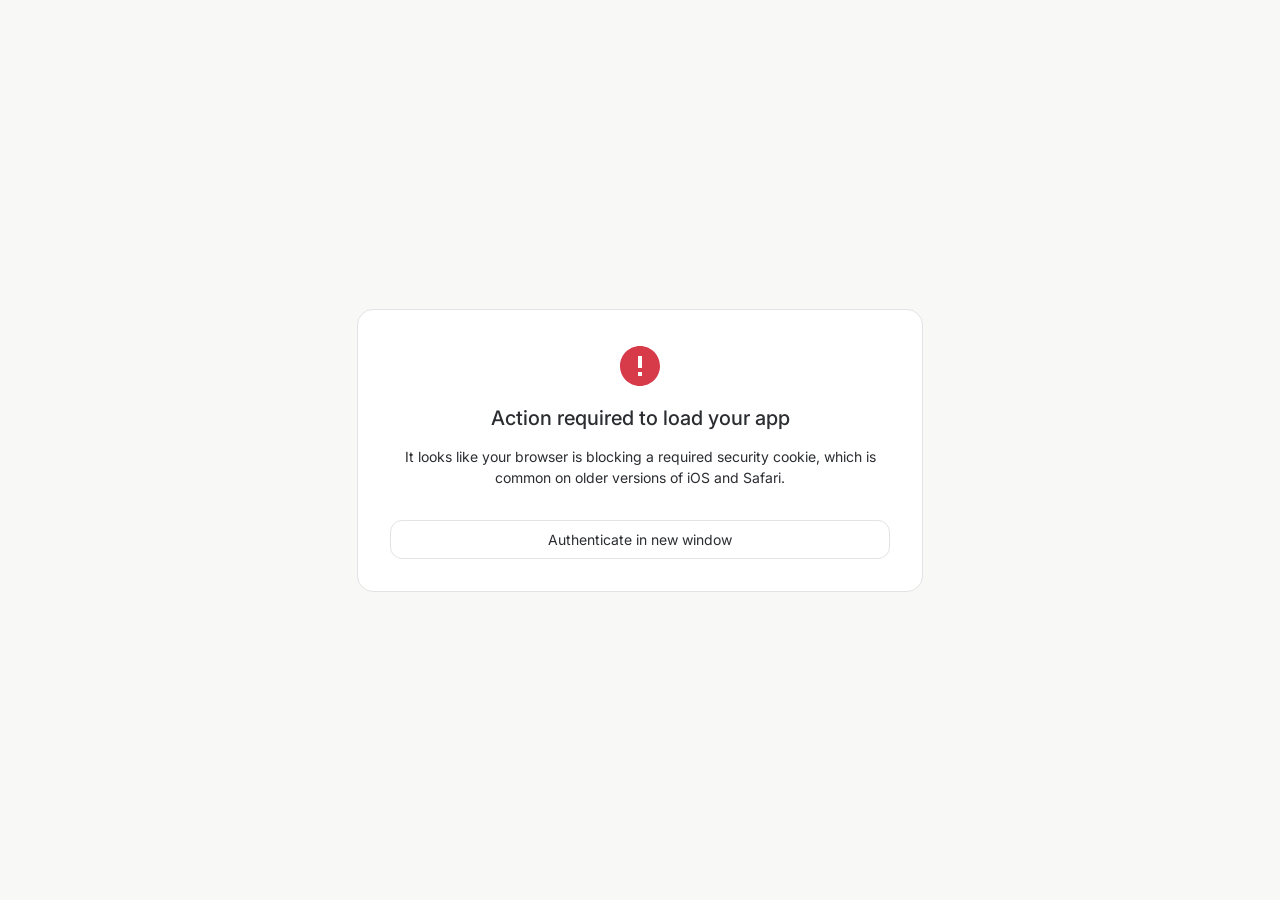
==== commit dffdbff0: "Commit changes" ====
--- a/index.html
+++ b/index.html
@@ -1,932 +1,296 @@
-<!DOCTYPE html>
-<html lang="pt-BR">
-<head>
-  <meta charset="UTF-8" />
-  <meta name="viewport" content="width=device-width, initial-scale=1.0" />
-  <title>GR Presença Digital | Presença Digital para Pequenos Negócios</title>
-  <meta name="description" content="GR Presença Digital: criação de sites, Google Perfil da Empresa, links personalizados, cartões digitais e divulgação local para profissionais autônomos e pequenos negócios." />
-  <meta name="robots" content="index, follow" />
-  <link rel="canonical" href="https://grpresencadigital.com.br/" />
-
-  <!-- Open Graph / Facebook -->
-  <meta property="og:type" content="website" />
-  <meta property="og:url" content="https://grpresencadigital.com.br/" />
-  <meta property="og:title" content="GR Presença Digital | Presença Digital para Pequenos Negócios" />
-  <meta property="og:description" content="GR Presença Digital: criação de sites, Google Perfil da Empresa, links personalizados, cartões digitais e divulgação local para profissionais autônomos e pequenos negócios." />
-  <meta property="og:site_name" content="GR Presença Digital" />
-  <meta property="og:locale" content="pt_BR" />
-
-  <!-- Twitter -->
-  <meta name="twitter:card" content="summary_large_image" />
-  <meta name="twitter:title" content="GR Presença Digital | Presença Digital para Pequenos Negócios" />
-  <meta name="twitter:description" content="GR Presença Digital: criação de sites, Google Perfil da Empresa, links personalizados, cartões digitais e divulgação local para profissionais autônomos e pequenos negócios." />
-
-  <!-- Google Fonts - Poppins -->
-  <link rel="preconnect" href="https://fonts.googleapis.com" />
-  <link rel="preconnect" href="https://fonts.gstatic.com" crossorigin />
-  <link href="https://fonts.googleapis.com/css2?family=Poppins:wght@300;400;500;600;700;800&display=swap" rel="stylesheet" />
-
-  <!-- JSON-LD LocalBusiness -->
-  <script type="application/ld+json">
-  {
-    "@context": "https://schema.org",
-    "@type": "LocalBusiness",
-    "name": "GR Presença Digital",
-    "description": "Presença digital simples, profissional e acessível para profissionais autônomos e pequenos negócios.",
-    "url": "https://grpresencadigital.com.br/",
-    "priceRange": "$$",
-    "address": {
-      "@type": "PostalAddress",
-      "addressLocality": "SUA CIDADE",
-      "addressRegion": "SEU ESTADO",
-      "addressCountry": "BR"
-    },
-    "areaServed": "Negócios locais e profissionais autônomos",
-    "knowsAbout": [
-      "Criação de Sites",
-      "Google Perfil da Empresa",
-      "Link Personalizado para Bio",
-      "Cartão Digital Interativo",
-      "Divulgação Local do seu Negócio"
-    ]
-  }
-  </script>
-
-  <!-- Arquivo de Estilos Externo -->
-  <link rel="stylesheet" href="style.css" />
-</head>
-<body>
-
-  <!-- HEADER -->
-  <header class="site-header" id="header">
-    <div class="container header-content">
-      <!-- Presença Digital Brand -->
-      <a href="#inicio" class="brand-logo" aria-label="Presença Digital - Página Inicial">
-        <div class="brand-symbol">GR</div>
-        <div class="brand-name">Presença Digital</div>
-      </a>
-
-      <!-- Menu Navigation -->
-      <nav aria-label="Navegação Principal">
-        <ul class="nav-menu">
-          <li><a href="#inicio" class="nav-link">Início</a></li>
-          <li><a href="#servicos" class="nav-link">Serviços</a></li>
-          <li><a href="#publico" class="nav-link">Para quem é</a></li>
-          <li><a href="#como-funciona" class="nav-link">Como funciona</a></li>
-          <li><a href="#sobre" class="nav-link">Sobre</a></li>
-          <li><a href="#pacotes" class="nav-link">Pacotes</a></li>
-        </ul>
-      </nav>
-
-      <!-- Right Action: Compact Contact Button in Site Palette -->
-      <div class="header-actions">
-        <a href="#contato" class="btn-nav-contact js-wa-general" aria-label="Contato com a GR Presença Digital">
-          <svg class="wa-icon" style="width: 16px; height: 16px;" viewBox="0 0 24 24">
-            <path d="M12.04 2c-5.46 0-9.91 4.45-9.91 9.91 0 1.75.46 3.45 1.32 4.95L2.05 22l5.25-1.38c1.45.79 3.08 1.21 4.74 1.21 5.46 0 9.91-4.45 9.91-9.91 0-2.65-1.03-5.14-2.9-7.01A9.82 9.82 0 0 0 12.04 2zm5.74 14.12c-.24.68-1.4 1.31-1.94 1.39-.51.08-1.18.11-1.92-.13-.45-.15-1.04-.34-1.8-.67-3.19-1.39-5.26-4.63-5.42-4.84-.16-.21-1.3-1.73-1.3-3.3 0-1.57.82-2.34 1.11-2.66.29-.32.63-.4 0.85-.4.21 0 .43 0 .61.01.2 0 .46-.07.72.54.26.63.89 2.17.97 2.33.08.16.13.35.03.56-.1.21-.16.35-.31.53-.16.18-.33.4-.47.54-.16.15-.33.32-.14.64.19.32.84 1.38 1.8 2.23 1.24 1.1 2.28 1.44 2.61 1.6.32.16.51.13.7-.08.19-.21.82-.96 1.04-1.28.21-.32.43-.27.72-.16.29.11 1.85.87 2.17 1.03.32.16.53.24.61.37.08.13.08.77-.16 1.45z"/>
+<!doctype html>
+<html lang="en">
+  <head>
+    <meta charset="UTF-8" />
+    <meta name="viewport" content="width=device-width, initial-scale=1.0" />
+    <meta http-equiv="Cache-Control" content="no-cache, no-store, must-revalidate" />
+    <meta http-equiv="Pragma" content="no-cache" />
+    <meta http-equiv="Expires" content="0" />
+    <title>Cookie check</title>
+    <link rel="preconnect" href="https://fonts.googleapis.com">
+    <link rel="preconnect" href="https://fonts.gstatic.com" crossorigin>
+    <link href="https://fonts.googleapis.com/css2?family=Inter:wght@400;500;600&display=swap" rel="stylesheet">
+    <style>
+      :root {
+        color-scheme: light dark;
+      }
+
+      body {
+        font-family: 'Inter', Helvetica, Arial, sans-serif;
+        background: light-dark(#F8F8F7, #191919);
+        color: light-dark(#1f1f1f, #e3e3e3);
+        display: flex;
+        flex-direction: column;
+        align-items: center;
+        justify-content: center;
+        box-sizing: border-box;
+        min-height: 100vh;
+        margin: 0;
+        padding: 20px;
+        text-align: center;
+      }
+
+      .container {
+        background: light-dark(#FFFFFF, #1F1F1F);
+        padding: 32px;
+        border-radius: 16px;
+        border: 1px solid light-dark(#E2E3E4, #3E3E3E);
+        max-width: min(80%, 500px);
+        width: 100%;
+        color: light-dark(#2B2D31, #D4D4D4);
+      }
+
+      h1 {
+        font-size: 20px;
+        font-weight: 500;
+        margin-top: 1rem;
+        margin-bottom: 1rem;
+        color: light-dark(#2B2D31, #D4D4D4);
+      }
+
+      p {
+        font-size: 14px;
+        color: light-dark(#2B2D31, #D4D4D4);
+        line-height: 21px;
+        margin: 0 0 1.5rem 0;
+      }
+
+      .icon {
+        margin-bottom: 1rem;
+        line-height: 0;
+      }
+
+      .button-container {
+        display: flex;
+        justify-content: flex-end;
+        gap: 10px;
+        margin-top: 2rem;
+      }
+
+      button {
+        background-color: light-dark(#fff, #323232);
+        color: light-dark(#2B2D31, #FCFCFC);
+        border: 1px solid light-dark(#E2E3E4, #3E3E3E);
+        border-radius: 12px;
+        padding: 8px 12px;
+        font-size: 14px;
+        line-height: 21px;
+        cursor: pointer;
+        transition: background-color 0.2s;
+        font-weight: 400;
+        font-family: 'Inter', Helvetica, Arial, sans-serif;
+        width: 100%;
+      }
+
+      button:hover {
+        background-color: light-dark(#EAEAEB, #424242);
+      }
+
+      .hidden {
+        display: none;
+      }
+
+      /* Loading Spinner Animation */
+      .spinner {
+        margin: 0 auto 1.5rem auto;
+        width: 40px;
+        height: 40px;
+        border: 4px solid light-dark(#f0f0f0, #262626);
+        border-top: 4px solid light-dark(#076eff, #87a9ff); /* Blue color */
+        border-radius: 50%;
+        animation: spin 1s linear infinite;
+      }
+
+      .logo {
+        border-radius: 10px;
+        display: block;
+        margin: 0 auto 2rem auto;
+      }
+
+      .logo.hidden {
+        display: none;
+      }
+
+      @keyframes spin {
+        0% {
+          transform: rotate(0deg);
+        }
+        100% {
+          transform: rotate(360deg);
+        }
+      }
+    </style>
+  </head>
+  <body>
+    <div class="container">
+      <img
+        class="logo"
+        src="https://www.gstatic.com/images/branding/productlogos/ai_studio/v1/web-512dp/logo_ai_studio_color_1x_web_512dp.png"
+        alt="AI Studio Logo"
+        width="256"
+        height="256"
+      />
+      <div class="spinner"></div>
+      <div id="error-ui" class="hidden">
+        <div class="icon">
+          <svg
+            version="1.1"
+            xmlns="http://www.w3.org/2000/svg"
+            viewBox="0 0 24 24"
+            width="48px"
+            height="48px"
+            fill="#D73A49"
+          >
+            <path
+              d="M12,2C6.486,2,2,6.486,2,12s4.486,10,10,10s10-4.486,10-10S17.514,2,12,2z M13,17h-2v-2h2V17z M13,13h-2V7h2V13z"
+            />
           </svg>
-          <span>Contato</span>
-        </a>
-
-        <!-- Mobile Hamburger Toggle -->
-        <button class="hamburger-btn" id="hamburgerBtn" aria-label="Abrir menu de navegação" aria-expanded="false">
-          <span></span>
-          <span></span>
-          <span></span>
-        </button>
+        </div>
+        <div id="stepOne" class="text-container">
+          <h1>Action required to load your app</h1>
+          <p>
+            It looks like your browser is blocking a required security cookie, which is common on
+            older versions of iOS and Safari.
+          </p>
+          <div class="button-container">
+            <button id="authInSeparateWindowButton" onclick="redirectToReturnUrl(true)">Authenticate in new window</button>
+          </div>
+        </div>
+        <div id="stepTwo" class="text-container hidden">
+          <h1>Action required to load your app</h1>
+          <p>
+            It looks like your browser is blocking a required security cookie, which is common on
+            older versions of iOS and Safari.
+          </p>
+          <div class="button-container">
+            <button id="interactButton" onclick="redirectToReturnUrl(false)">Close and continue</button>
+          </div>
+        </div>
+        <div id="stepThree" class="text-container hidden">
+          <h1>Almost there!</h1>
+          <p>
+            Grant permission for the required security cookie below.
+          </p>
+          <div class="button-container">
+            <button id="grantPermissionButton" onclick="grantStorageAccess()">Grant permission</button>
+          </div>
+        </div>
       </div>
     </div>
-
-    <!-- Mobile Drawer -->
-    <div class="mobile-drawer" id="mobileDrawer">
-      <a href="#inicio" class="nav-link">Início</a>
-      <a href="#servicos" class="nav-link">Serviços</a>
-      <a href="#publico" class="nav-link">Para quem é</a>
-      <a href="#como-funciona" class="nav-link">Como funciona</a>
-      <a href="#sobre" class="nav-link">Sobre</a>
-      <a href="#pacotes" class="nav-link">Pacotes</a>
-    </div>
-  </header>
-
-  <main>
-    <!-- HERO SECTION -->
-    <section class="hero-section" id="inicio">
-      <div class="container hero-grid">
-        <div class="hero-content">
-          <div class="hero-tagline">
-            <svg viewBox="0 0 24 24" fill="none" stroke="currentColor" stroke-width="2" stroke-linecap="round" stroke-linejoin="round">
-              <path d="M12 2v20M17 5H9.5a3.5 3.5 0 0 0 0 7h5a3.5 3.5 0 0 1 0 7H6"/>
-            </svg>
-            Presença Digital Acessível e Profissional
-          </div>
-          <h1>Seu Negócio Local, Presente no Digital.</h1>
-          <p class="hero-text">
-            A GR Presença Digital ajuda profissionais autônomos e pequenos negócios a construírem uma presença profissional na internet, de forma simples, acessível e sem complicação.
-          </p>
-          <p class="hero-subtext">
-            Sites, Google, links personalizados, cartões digitais e divulgação local para ajudar seu negócio a ser encontrado e apresentado de forma profissional.
-          </p>
-          <div class="hero-ctas">
-            <a href="#" class="btn btn-primary js-wa-general" aria-label="Falar no WhatsApp com a GR Presença Digital">
-              <svg class="wa-icon" viewBox="0 0 24 24">
-                <path d="M12.04 2c-5.46 0-9.91 4.45-9.91 9.91 0 1.75.46 3.45 1.32 4.95L2.05 22l5.25-1.38c1.45.79 3.08 1.21 4.74 1.21 5.46 0 9.91-4.45 9.91-9.91 0-2.65-1.03-5.14-2.9-7.01A9.82 9.82 0 0 0 12.04 2zm5.74 14.12c-.24.68-1.4 1.31-1.94 1.39-.51.08-1.18.11-1.92-.13-.45-.15-1.04-.34-1.8-.67-3.19-1.39-5.26-4.63-5.42-4.84-.16-.21-1.3-1.73-1.3-3.3 0-1.57.82-2.34 1.11-2.66.29-.32.63-.4 0.85-.4.21 0 .43 0 .61.01.2 0 .46-.07.72.54.26.63.89 2.17.97 2.33.08.16.13.35.03.56-.1.21-.16.35-.31.53-.16.18-.33.4-.47.54-.16.15-.33.32-.14.64.19.32.84 1.38 1.8 2.23 1.24 1.1 2.28 1.44 2.61 1.6.32.16.51.13.7-.08.19-.21.82-.96 1.04-1.28.21-.32.43-.27.72-.16.29.11 1.85.87 2.17 1.03.32.16.53.24.61.37.08.13.08.77-.16 1.45z"/>
-              </svg>
-              <span>Quero minha presença digital</span>
-            </a>
-            <a href="#servicos" class="btn btn-secondary">
-              <span>Conhecer os serviços</span>
-            </a>
-          </div>
-        </div>
-
-        <!-- Modern Visual Composition -->
-        <div class="hero-visual" aria-label="Demonstração visual de presença digital integrada">
-          <div class="hero-showcase-wrap">
-            <!-- Floating Google Card -->
-            <div class="floating-card-google">
-              <div style="width: 32px; height: 32px; border-radius: 8px; background: #EA4335; color: white; display: flex; align-items: center; justify-content: center; flex-shrink: 0;">
-                <svg width="18" height="18" viewBox="0 0 24 24" fill="none" stroke="currentColor" stroke-width="2.5"><path d="M20 10c0 6-8 12-8 12s-8-6-8-12a8 8 0 0 1 16 0Z"/><circle cx="12" cy="10" r="3"/></svg>
-              </div>
-              <div>
-                <div style="font-size: 0.74rem; font-weight: 700; color: #1E293B; line-height: 1.2;">Google Perfil</div>
-                <div style="font-size: 0.68rem; color: #16A34A; font-weight: 600; margin-top: 2px;">★ 5.0 • Verificado</div>
-                <div style="font-size: 0.65rem; color: #64748B;">1º nas buscas</div>
-              </div>
-            </div>
-
-            <!-- Smartphone Frame -->
-            <div class="phone-mockup">
-              <div class="phone-speaker"></div>
-              <div class="phone-screen">
-                <div class="phone-header-profile">
-                  <div class="phone-avatar">GR</div>
-                  <div class="phone-profile-name">Seu Negócio</div>
-                  <div class="phone-profile-sub">Atendimento Local e Profissional</div>
-                  <div class="phone-status-pill">
-                    <span class="status-dot"></span>
-                    <span>Online no WhatsApp</span>
-                  </div>
-                </div>
-
-                <div class="phone-links-list">
-                  <div class="phone-link-btn featured">
-                    <div class="phone-link-icon" style="background: rgba(255,255,255,0.2);">
-                      <svg class="wa-icon" style="width: 14px; height: 14px;" viewBox="0 0 24 24"><path d="M12.04 2c-5.46 0-9.91 4.45-9.91 9.91 0 1.75.46 3.45 1.32 4.95L2.05 22l5.25-1.38c1.45.79 3.08 1.21 4.74 1.21 5.46 0 9.91-4.45 9.91-9.91 0-2.65-1.03-5.14-2.9-7.01A9.82 9.82 0 0 0 12.04 2zm5.74 14.12c-.24.68-1.4 1.31-1.94 1.39-.51.08-1.18.11-1.92-.13-.45-.15-1.04-.34-1.8-.67-3.19-1.39-5.26-4.63-5.42-4.84-.16-.21-1.3-1.73-1.3-3.3 0-1.57.82-2.34 1.11-2.66.29-.32.63-.4 0.85-.4.21 0 .43 0 .61.01.2 0 .46-.07.72.54.26.63.89 2.17.97 2.33.08.16.13.35.03.56-.1.21-.16.35-.31.53-.16.18-.33.4-.47.54-.16.15-.33.32-.14.64.19.32.84 1.38 1.8 2.23 1.24 1.1 2.28 1.44 2.61 1.6.32.16.51.13.7-.08.19-.21.82-.96 1.04-1.28.21-.32.43-.27.72-.16.29.11 1.85.87 2.17 1.03.32.16.53.24.61.37.08.13.08.77-.16 1.45z"/></svg>
-                    </div>
-                    <span>Agendar pelo WhatsApp</span>
-                  </div>
-
-                  <div class="phone-link-btn">
-                    <div class="phone-link-icon" style="background: #EFF6FF; color: #2563EB;">
-                      <svg width="14" height="14" viewBox="0 0 24 24" fill="none" stroke="currentColor" stroke-width="2.5"><rect width="20" height="14" x="2" y="3" rx="2"/><line x1="8" x2="16" y1="21" y2="21"/><line x1="12" x2="12" y1="17" y2="21"/></svg>
-                    </div>
-                    <span>Conhecer os Serviços</span>
-                  </div>
-
-                  <div class="phone-link-btn">
-                    <div class="phone-link-icon" style="background: #FEF3C7; color: #D97706;">
-                      <svg width="14" height="14" viewBox="0 0 24 24" fill="none" stroke="currentColor" stroke-width="2.5"><circle cx="12" cy="12" r="10"/><polyline points="12 6 12 12 16 14"/></svg>
-                    </div>
-                    <span>Horários e Endereço</span>
-                  </div>
-                </div>
-              </div>
-            </div>
-
-            <!-- Floating Presence Card -->
-            <div class="floating-card-presence">
-              <div style="width: 34px; height: 34px; border-radius: 10px; background: #2563EB; color: white; display: flex; align-items: center; justify-content: center; flex-shrink: 0;">
-                <svg width="18" height="18" viewBox="0 0 24 24" fill="none" stroke="currentColor" stroke-width="2.5"><path d="M12 22s8-4 8-10V5l-8-3-8 3v7c0 6 8 10 8 10z"/></svg>
-              </div>
-              <div>
-                <div style="font-size: 0.76rem; font-weight: 700; color: #1E293B;">Estrutura Completa</div>
-                <div style="font-size: 0.66rem; color: #64748B;">Site, Google e Redes 100% integrados</div>
-              </div>
-            </div>
-          </div>
-        </div>
-      </div>
-    </section>
-
-    <!-- SEÇÃO — O PROBLEMA -->
-    <section class="problem-section" id="problema">
-      <div class="container">
-        <div class="section-header">
-          <h2>Seu negócio pode ser excelente. Mas as pessoas conseguem encontrar você?</h2>
-          <p>
-            Muitos profissionais oferecem bons serviços, mas ainda não possuem uma presença digital organizada para apresentar seu trabalho e facilitar o contato com novos clientes.
-          </p>
-        </div>
-
-        <div class="problem-grid">
-          <div class="problem-card">
-            <div class="problem-icon">
-              <svg width="22" height="22" viewBox="0 0 24 24" fill="none" stroke="currentColor" stroke-width="2"><circle cx="11" cy="11" r="8"/><line x1="21" x2="16.65" y1="21" y2="16.65"/><line x1="8" x2="14" y1="11" y2="11"/></svg>
-            </div>
-            <h3>Não aparece bem no Google</h3>
-            <p>O cliente procura pelo serviço, mas encontra poucas informações ou um perfil desatualizado.</p>
-          </div>
-
-          <div class="problem-card">
-            <div class="problem-icon">
-              <svg width="22" height="22" viewBox="0 0 24 24" fill="none" stroke="currentColor" stroke-width="2"><rect width="18" height="18" x="3" y="3" rx="2"/><path d="m3 9 2.45-4.9A2 2 0 0 1 7.24 3h9.52a2 2 0 0 1 1.8 1.1L21 9"/><path d="M12 3v6"/></svg>
-            </div>
-            <h3>Não tem um site</h3>
-            <p>O negócio depende apenas das redes sociais ou do WhatsApp para apresentar seus serviços.</p>
-          </div>
-
-          <div class="problem-card">
-            <div class="problem-icon">
-              <svg width="22" height="22" viewBox="0 0 24 24" fill="none" stroke="currentColor" stroke-width="2"><circle cx="12" cy="12" r="10"/><line x1="12" x2="12" y1="8" y2="12"/><line x1="12" x2="12.01" y1="16" y2="16"/></svg>
-            </div>
-            <h3>Informações espalhadas</h3>
-            <p>Contato, localização, serviços e redes sociais ficam espalhados em diferentes lugares.</p>
-          </div>
-
-          <div class="problem-card">
-            <div class="problem-icon">
-              <svg width="22" height="22" viewBox="0 0 24 24" fill="none" stroke="currentColor" stroke-width="2"><path d="M16 21v-2a4 4 0 0 0-4-4H6a4 4 0 0 0-4 4v2"/><circle cx="9" cy="7" r="4"/><line x1="17" x2="22" y1="11" y2="11"/></svg>
-            </div>
-            <h3>Falta apresentação profissional</h3>
-            <p>O negócio existe, mas ainda não possui uma estrutura digital que represente bem seu trabalho.</p>
-          </div>
-        </div>
-
-        <div class="problem-conclusion">
-          <strong>A GR Presença Digital ajuda a organizar essa parte.</strong>
-        </div>
-      </div>
-    </section>
-
-    <!-- SEÇÃO — SERVIÇOS -->
-    <section class="services-section" id="servicos">
-      <div class="container">
-        <div class="section-header">
-          <h2>Soluções para colocar seu negócio no digital</h2>
-          <p>Serviços práticos, acessíveis e pensados sob medida para profissionais autônomos e pequenos negócios locais.</p>
-        </div>
-
-        <div class="services-grid">
-          <div class="service-card">
-            <div class="service-icon-box">
-              <svg width="26" height="26" viewBox="0 0 24 24" fill="none" stroke="currentColor" stroke-width="2"><path d="M20 10c0 6-8 12-8 12s-8-6-8-12a8 8 0 0 1 16 0Z"/><circle cx="12" cy="10" r="3"/></svg>
-            </div>
-            <h3>Google Perfil da Empresa</h3>
-            <p>Criação ou otimização do Perfil da Empresa no Google para ajudar seu negócio a apresentar informações importantes e facilitar que clientes encontrem você.</p>
-            <div class="service-highlight">
-              <svg width="16" height="16" viewBox="0 0 24 24" fill="none" stroke="currentColor" stroke-width="2.5"><polyline points="20 6 9 17 4 12"/></svg>
-              Criação ou melhoria de perfil existente
-            </div>
-          </div>
-
-          <div class="service-card">
-            <div class="service-icon-box">
-              <svg width="26" height="26" viewBox="0 0 24 24" fill="none" stroke="currentColor" stroke-width="2"><rect width="20" height="14" x="2" y="3" rx="2"/><line x1="8" x2="16" y1="21" y2="21"/><line x1="12" x2="12" y1="17" y2="21"/></svg>
-            </div>
-            <h3>Criação de Sites</h3>
-            <p>Sites personalizados para apresentar seu negócio, seus serviços, informações importantes e formas de contato de maneira organizada e profissional.</p>
-            <div class="service-clarification">
-              Estrutura clara, design responsivo e focado em facilitar o contato com seus clientes.
-            </div>
-          </div>
-
-          <div class="service-card">
-            <div class="service-icon-box">
-              <svg width="26" height="26" viewBox="0 0 24 24" fill="none" stroke="currentColor" stroke-width="2"><path d="M10 13a5 5 0 0 0 7.54.54l3-3a5 5 0 0 0-7.07-7.07l-1.72 1.71"/><path d="M14 11a5 5 0 0 0-7.54-.54l-3 3a5 5 0 0 0 7.07 7.07l1.71-1.71"/></svg>
-            </div>
-            <h3>Link Personalizado para Bio</h3>
-            <p>Uma página personalizada para reunir WhatsApp, redes sociais, serviços, localização, site e outros links importantes em um único lugar.</p>
-            <div class="service-clarification">
-              Ideal para colocar na bio do Instagram e organizar seus canais de atendimento.
-            </div>
-          </div>
-
-          <div class="service-card">
-            <div class="service-icon-box">
-              <svg width="26" height="26" viewBox="0 0 24 24" fill="none" stroke="currentColor" stroke-width="2"><rect width="20" height="14" x="2" y="5" rx="2"/><line x1="2" x2="22" y1="10" y2="10"/></svg>
-            </div>
-            <h3>Cartão Digital Interativo</h3>
-            <p>Um cartão digital personalizado com informações e botões clicáveis para facilitar o contato e compartilhar seu negócio.</p>
-            <div class="service-clarification">
-              Compartilhe no WhatsApp com botões diretos para ligação, mensagens, localização e redes.
-            </div>
-          </div>
-
-          <div class="service-card">
-            <div class="service-icon-box">
-              <svg width="26" height="26" viewBox="0 0 24 24" fill="none" stroke="currentColor" stroke-width="2"><path d="m3 11 18-5v12L3 14v-3z"/><path d="M11.6 16.8a3 3 0 1 1-5.8-1.6"/></svg>
-            </div>
-            <h3>Divulgação Local do seu Negócio</h3>
-            <p>Divulgação dos seus serviços em grupos e comunidades regionais, ajudando a aumentar a visibilidade do negócio diretamente para o público da sua cidade e bairro.</p>
-            <div class="service-clarification">
-              Uma apresentação clara e atrativa para atrair novos clientes locais e receber contatos no seu WhatsApp.
-            </div>
-          </div>
-        </div>
-      </div>
-    </section>
-
-    <!-- SEÇÃO — PARA QUEM É -->
-    <section class="public-section" id="publico">
-      <div class="container">
-        <div class="section-header">
-          <h2>Feito para quem trabalha por conta própria</h2>
-          <p>
-            A GR Presença Digital foi pensada para profissionais que precisam de uma presença digital organizada, mas não querem complicar sua rotina com ferramentas e processos difíceis.
-          </p>
-        </div>
-
-        <div class="public-grid">
-          <div class="public-item">
-            <div class="public-header-row">
-              <div class="public-icon">
-                <svg width="22" height="22" viewBox="0 0 24 24" fill="none" stroke="currentColor" stroke-width="2"><path d="M12 2v20M7 7l10 10M17 7 7 17"/></svg>
-              </div>
-              <h3>Nail Designers</h3>
-            </div>
-            <p>Valorize seus alongamentos, nail arts e serviços com uma vitrine online profissional, tabela de preços organizada e link direto para agendamentos rápidos no WhatsApp.</p>
-          </div>
-
-          <div class="public-item">
-            <div class="public-header-row">
-              <div class="public-icon">
-                <svg width="22" height="22" viewBox="0 0 24 24" fill="none" stroke="currentColor" stroke-width="2"><circle cx="6" cy="6" r="3"/><path d="M8.12 8.12 12 12m0 0 3.88 3.88M12 12l3.88-3.88M12 12l-3.88 3.88"/><circle cx="18" cy="18" r="3"/></svg>
-              </div>
-              <h3>Salão de Beleza</h3>
-            </div>
-            <p>Apresente seus serviços capilares e procedimentos estéticos, localização no Google Maps e horários de funcionamento, facilitando que novas clientes encontrem e agendem com sua equipe.</p>
-          </div>
-
-          <div class="public-item">
-            <div class="public-header-row">
-              <div class="public-icon">
-                <svg width="22" height="22" viewBox="0 0 24 24" fill="none" stroke="currentColor" stroke-width="2"><rect x="4" y="3" width="16" height="18" rx="2"/><path d="M9 3v18M15 3v18"/></svg>
-              </div>
-              <h3>Barbearias</h3>
-            </div>
-            <p>Garanta destaque no Google Maps da sua região com fotos do espaço, rotas de acesso e botão de WhatsApp para o cliente marcar horário sem complicação.</p>
-          </div>
-
-          <div class="public-item">
-            <div class="public-header-row">
-              <div class="public-icon">
-                <svg width="22" height="22" viewBox="0 0 24 24" fill="none" stroke="currentColor" stroke-width="2"><path d="M12 2a7 7 0 0 0-7 7c0 5 7 13 7 13s7-8 7-13a7 7 0 0 0-7-7Z"/></svg>
-              </div>
-              <h3>Esteticistas</h3>
-            </div>
-            <p>Destaque seus tratamentos faciais e corporais com explicações claras, orientações aos clientes e uma apresentação que transmita total credibilidade e cuidado.</p>
-          </div>
-
-          <div class="public-item">
-            <div class="public-header-row">
-              <div class="public-icon">
-                <svg width="22" height="22" viewBox="0 0 24 24" fill="none" stroke="currentColor" stroke-width="2"><path d="M2 12s3-7 10-7 10 7 10 7-3 7-10 7-10-7-10-7Z"/><circle cx="12" cy="12" r="3"/></svg>
-              </div>
-              <h3>Lash Designers</h3>
-            </div>
-            <p>Mostre suas técnicas de extensão de cílios, fotos de resultados e recomendações de cuidados pré e pós-procedimento, com contato direto para reservas de horários.</p>
-          </div>
-
-          <div class="public-item">
-            <div class="public-header-row">
-              <div class="public-icon">
-                <svg width="22" height="22" viewBox="0 0 24 24" fill="none" stroke="currentColor" stroke-width="2"><path d="M20 21v-2a4 4 0 0 0-4-4H8a4 4 0 0 0-4 4v2"/><circle cx="12" cy="7" r="4"/></svg>
-              </div>
-              <h3>Profissionais Autônomos</h3>
-            </div>
-            <p>Prestadores de serviços, consultores, terapeutas e profissionais independentes que precisam de uma apresentação formal e organizada para passar confiança aos clientes.</p>
-          </div>
-
-          <div class="public-item">
-            <div class="public-header-row">
-              <div class="public-icon">
-                <svg width="22" height="22" viewBox="0 0 24 24" fill="none" stroke="currentColor" stroke-width="2"><path d="M6 2 3 6v14a2 2 0 0 0 2 2h14a2 2 0 0 0 2-2V6l-3-4Z"/><path d="M3 6h18"/><path d="M16 10a4 4 0 0 1-8 0"/></svg>
-              </div>
-              <h3>Pequenos Negócios Locais</h3>
-            </div>
-            <p>Lojas de bairro, confeitarias, ateliês e comércios locais que desejam ser encontrados com facilidade no Google e atrair consumidores da sua própria cidade ou região.</p>
-          </div>
-        </div>
-
-        <div class="public-callout">
-          <p>Seu negócio pode ser pequeno. Sua apresentação não precisa ser.</p>
-        </div>
-      </div>
-    </section>
-
-    <!-- SEÇÃO — PACOTES -->
-    <section class="packages-section" id="pacotes">
-      <div class="container">
-        <div class="section-header">
-          <h2>Pacotes para cada momento do seu negócio</h2>
-          <p>Escolha a estrutura ideal para colocar sua marca em destaque e facilitar que novos clientes entrem em contato.</p>
-        </div>
-
-        <div class="packages-grid">
-          <!-- PACOTE 1 -->
-          <div class="package-card">
-            <h3>Presença Digital</h3>
-            <p class="package-description">Para quem precisa organizar os principais pontos da presença digital do negócio.</p>
-            <div class="package-price">
-              <span>SOLUÇÃO PERSONALIZADA</span>
-              para o seu Negócio
-            </div>
-            <ul class="package-features">
-              <li>
-                <svg viewBox="0 0 24 24" fill="none" stroke="currentColor" stroke-width="2.5"><polyline points="20 6 9 17 4 12"/></svg>
-                <span>Criação ou otimização do Perfil da Empresa no Google</span>
-              </li>
-              <li>
-                <svg viewBox="0 0 24 24" fill="none" stroke="currentColor" stroke-width="2.5"><polyline points="20 6 9 17 4 12"/></svg>
-                <span>Link personalizado para Bio</span>
-              </li>
-              <li>
-                <svg viewBox="0 0 24 24" fill="none" stroke="currentColor" stroke-width="2.5"><polyline points="20 6 9 17 4 12"/></svg>
-                <span>Cartão Digital Interativo</span>
-              </li>
-            </ul>
-            <a href="#" class="btn btn-secondary btn-block js-wa-p1" aria-label="Contratar pacote Presença Digital pelo WhatsApp">
-              <svg class="wa-icon" viewBox="0 0 24 24"><path d="M12.04 2c-5.46 0-9.91 4.45-9.91 9.91 0 1.75.46 3.45 1.32 4.95L2.05 22l5.25-1.38c1.45.79 3.08 1.21 4.74 1.21 5.46 0 9.91-4.45 9.91-9.91 0-2.65-1.03-5.14-2.9-7.01A9.82 9.82 0 0 0 12.04 2zm5.74 14.12c-.24.68-1.4 1.31-1.94 1.39-.51.08-1.18.11-1.92-.13-.45-.15-1.04-.34-1.8-.67-3.19-1.39-5.26-4.63-5.42-4.84-.16-.21-1.3-1.73-1.3-3.3 0-1.57.82-2.34 1.11-2.66.29-.32.63-.4 0.85-.4.21 0 .43 0 .61.01.2 0 .46-.07.72.54.26.63.89 2.17.97 2.33.08.16.13.35.03.56-.1.21-.16.35-.31.53-.16.18-.33.4-.47.54-.16.15-.33.32-.14.64.19.32.84 1.38 1.8 2.23 1.24 1.1 2.28 1.44 2.61 1.6.32.16.51.13.7-.08.19-.21.82-.96 1.04-1.28.21-.32.43-.27.72-.16.29.11 1.85.87 2.17 1.03.32.16.53.24.61.37.08.13.08.77-.16 1.45z"/></svg>
-              <span>Quero saber mais</span>
-            </a>
-          </div>
-
-          <!-- PACOTE 2 -->
-          <div class="package-card featured">
-            <span class="featured-badge">Mais Completo</span>
-            <h3>Presença + Site</h3>
-            <p class="package-description">Para quem quer uma presença digital mais completa, com um site próprio para apresentar seu negócio.</p>
-            <div class="package-price">
-              <span>SOLUÇÃO PERSONALIZADA</span>
-              para o seu Negócio
-            </div>
-            <ul class="package-features">
-              <li>
-                <svg viewBox="0 0 24 24" fill="none" stroke="currentColor" stroke-width="2.5"><polyline points="20 6 9 17 4 12"/></svg>
-                <span>Criação ou otimização do Perfil no Google</span>
-              </li>
-              <li>
-                <svg viewBox="0 0 24 24" fill="none" stroke="currentColor" stroke-width="2.5"><polyline points="20 6 9 17 4 12"/></svg>
-                <span>Link personalizado para Bio</span>
-              </li>
-              <li>
-                <svg viewBox="0 0 24 24" fill="none" stroke="currentColor" stroke-width="2.5"><polyline points="20 6 9 17 4 12"/></svg>
-                <span>Cartão Digital Interativo</span>
-              </li>
-              <li>
-                <svg viewBox="0 0 24 24" fill="none" stroke="currentColor" stroke-width="2.5"><polyline points="20 6 9 17 4 12"/></svg>
-                <span>Criação de Site</span>
-              </li>
-              <li>
-                <svg viewBox="0 0 24 24" fill="none" stroke="currentColor" stroke-width="2.5"><polyline points="20 6 9 17 4 12"/></svg>
-                <span>Página de serviços organizada</span>
-              </li>
-            </ul>
-            <a href="#" class="btn btn-primary btn-block js-wa-p2" aria-label="Contratar pacote Presença + Site pelo WhatsApp">
-              <svg class="wa-icon" viewBox="0 0 24 24"><path d="M12.04 2c-5.46 0-9.91 4.45-9.91 9.91 0 1.75.46 3.45 1.32 4.95L2.05 22l5.25-1.38c1.45.79 3.08 1.21 4.74 1.21 5.46 0 9.91-4.45 9.91-9.91 0-2.65-1.03-5.14-2.9-7.01A9.82 9.82 0 0 0 12.04 2zm5.74 14.12c-.24.68-1.4 1.31-1.94 1.39-.51.08-1.18.11-1.92-.13-.45-.15-1.04-.34-1.8-.67-3.19-1.39-5.26-4.63-5.42-4.84-.16-.21-1.3-1.73-1.3-3.3 0-1.57.82-2.34 1.11-2.66.29-.32.63-.4 0.85-.4.21 0 .43 0 .61.01.2 0 .46-.07.72.54.26.63.89 2.17.97 2.33.08.16.13.35.03.56-.1.21-.16.35-.31.53-.16.18-.33.4-.47.54-.16.15-.33.32-.14.64.19.32.84 1.38 1.8 2.23 1.24 1.1 2.28 1.44 2.61 1.6.32.16.51.13.7-.08.19-.21.82-.96 1.04-1.28.21-.32.43-.27.72-.16.29.11 1.85.87 2.17 1.03.32.16.53.24.61.37.08.13.08.77-.16 1.45z"/></svg>
-              <span>Quero saber mais</span>
-            </a>
-          </div>
-
-          <!-- PACOTE 3 -->
-          <div class="package-card">
-            <h3>Presença + Divulgação</h3>
-            <p class="package-description">Para quem quer organizar sua presença digital e também divulgar seus serviços localmente.</p>
-            <div class="package-price">
-              <span>SOLUÇÃO PERSONALIZADA</span>
-              para o seu Negócio
-            </div>
-            <ul class="package-features">
-              <li>
-                <svg viewBox="0 0 24 24" fill="none" stroke="currentColor" stroke-width="2.5"><polyline points="20 6 9 17 4 12"/></svg>
-                <span>Criação ou otimização do Perfil no Google</span>
-              </li>
-              <li>
-                <svg viewBox="0 0 24 24" fill="none" stroke="currentColor" stroke-width="2.5"><polyline points="20 6 9 17 4 12"/></svg>
-                <span>Link personalizado para Bio</span>
-              </li>
-              <li>
-                <svg viewBox="0 0 24 24" fill="none" stroke="currentColor" stroke-width="2.5"><polyline points="20 6 9 17 4 12"/></svg>
-                <span>Cartão Digital Interativo</span>
-              </li>
-              <li>
-                <svg viewBox="0 0 24 24" fill="none" stroke="currentColor" stroke-width="2.5"><polyline points="20 6 9 17 4 12"/></svg>
-                <span>Criação de Site</span>
-              </li>
-              <li>
-                <svg viewBox="0 0 24 24" fill="none" stroke="currentColor" stroke-width="2.5"><polyline points="20 6 9 17 4 12"/></svg>
-                <span>Divulgação Local do seu Negócio</span>
-              </li>
-            </ul>
-            <a href="#" class="btn btn-secondary btn-block js-wa-p3" aria-label="Contratar pacote Presença + Divulgação pelo WhatsApp">
-              <svg class="wa-icon" viewBox="0 0 24 24"><path d="M12.04 2c-5.46 0-9.91 4.45-9.91 9.91 0 1.75.46 3.45 1.32 4.95L2.05 22l5.25-1.38c1.45.79 3.08 1.21 4.74 1.21 5.46 0 9.91-4.45 9.91-9.91 0-2.65-1.03-5.14-2.9-7.01A9.82 9.82 0 0 0 12.04 2zm5.74 14.12c-.24.68-1.4 1.31-1.94 1.39-.51.08-1.18.11-1.92-.13-.45-.15-1.04-.34-1.8-.67-3.19-1.39-5.26-4.63-5.42-4.84-.16-.21-1.3-1.73-1.3-3.3 0-1.57.82-2.34 1.11-2.66.29-.32.63-.4 0.85-.4.21 0 .43 0 .61.01.2 0 .46-.07.72.54.26.63.89 2.17.97 2.33.08.16.13.35.03.56-.1.21-.16.35-.31.53-.16.18-.33.4-.47.54-.16.15-.33.32-.14.64.19.32.84 1.38 1.8 2.23 1.24 1.1 2.28 1.44 2.61 1.6.32.16.51.13.7-.08.19-.21.82-.96 1.04-1.28.21-.32.43-.27.72-.16.29.11 1.85.87 2.17 1.03.32.16.53.24.61.37.08.13.08.77-.16 1.45z"/></svg>
-              <span>Quero saber mais</span>
-            </a>
-          </div>
-        </div>
-
-        <p class="package-disclaimer">
-          Conte-nos o que seu negócio precisa e receba uma proposta personalizada.
-        </p>
-      </div>
-    </section>
-
-    <!-- SEÇÃO — COMO FUNCIONA -->
-    <section class="how-section" id="como-funciona">
-      <div class="container">
-        <div class="section-header">
-          <h2>Do primeiro contato à presença digital pronta</h2>
-          <p>Um processo simples, transparente e sem burocracia para você focar no atendimento dos seus clientes.</p>
-        </div>
-
-        <div class="steps-grid">
-          <div class="step-card">
-            <div class="step-number">01</div>
-            <h3>Você entra em contato</h3>
-            <p>Conte pelo WhatsApp um pouco sobre seu negócio e o que você precisa.</p>
-          </div>
-          <div class="step-card">
-            <div class="step-number">02</div>
-            <h3>Entendemos o projeto</h3>
-            <p>Conversamos sobre as necessidades do negócio e identificamos as soluções mais adequadas.</p>
-          </div>
-          <div class="step-card">
-            <div class="step-number">03</div>
-            <h3>Eu preparo tudo</h3>
-            <p>O projeto é criado e organizado com base nas informações fornecidas.</p>
-          </div>
-          <div class="step-card">
-            <div class="step-number">04</div>
-            <h3>Você recebe pronto</h3>
-            <p>Sua presença digital fica organizada e pronta para apresentar seu negócio.</p>
-          </div>
-        </div>
-      </div>
-    </section>
-
-    <!-- SEÇÃO — EXEMPLOS -->
-    <section class="examples-section" id="exemplos">
-      <div class="container">
-        <div class="section-header">
-          <h2>Veja o que pode ser criado para o seu negócio</h2>
-          <p>Conheça exemplos visuais de como cada solução pode ser apresentada e estruturada.</p>
-        </div>
-
-        <!-- Navigation Tabs for Examples -->
-        <div class="example-tabs" role="tablist">
-          <button class="tab-btn active" data-tab="tab-site" role="tab" aria-selected="true">1. Site</button>
-          <button class="tab-btn" data-tab="tab-google" role="tab" aria-selected="false">2. Google Perfil</button>
-          <button class="tab-btn" data-tab="tab-biolink" role="tab" aria-selected="false">3. Link para Bio</button>
-          <button class="tab-btn" data-tab="tab-card" role="tab" aria-selected="false">4. Cartão Digital</button>
-          <button class="tab-btn" data-tab="tab-divulgacao" role="tab" aria-selected="false">5. Divulgação Local</button>
-        </div>
-
-        <!-- Tab 1: Site -->
-        <div class="tab-panel active" id="tab-site" role="tabpanel">
-          <div class="demo-badge-bar">
-            <svg width="18" height="18" viewBox="0 0 24 24" fill="none" stroke="currentColor" stroke-width="2"><circle cx="12" cy="12" r="10"/><line x1="12" x2="12" y1="8" y2="12"/><line x1="12" x2="12.01" y1="16" y2="16"/></svg>
-            <span>Projeto de demonstração • Exemplo demonstrativo de estrutura de site</span>
-          </div>
-          <div class="demo-body">
-            <div class="demo-info">
-              <h3>Site Personalizado e Responsivo</h3>
-              <p>Estrutura limpa contendo cabeçalho institucional, apresentação dos serviços, tabela informativa, endereço/atendimento e botão com chamada direta para o WhatsApp.</p>
-              <p>Totalmente legível em celulares, tablets e computadores, transmitindo seriedade e facilidade de contato imediato.</p>
-            </div>
-            <div class="demo-preview-canvas">
-              <div style="background: white; border-radius: 8px; border: 1px solid #E2E8F0; padding: 16px;">
-                <div style="display:flex; justify-content:space-between; align-items:center; border-bottom: 1px solid #F1F5F9; padding-bottom: 8px; margin-bottom: 12px;">
-                  <span style="font-weight:700; color:#14213D; font-size: 0.85rem;">Studio Bela Estética</span>
-                  <span style="font-size:0.75rem; background:#DCFCE7; color:#166534; padding:2px 8px; border-radius:12px; font-weight:600;">Exemplo</span>
-                </div>
-                <div style="background: #EFF6FF; border-radius: 6px; padding: 12px; margin-bottom: 10px;">
-                  <div style="font-size: 0.85rem; font-weight: 600; color:#1E3A8A;">Realce a sua beleza natural com cuidados especializados</div>
-                  <div style="font-size: 0.75rem; color:#475569; margin-top: 4px;">Atendimento personalizado em ambiente confortável.</div>
-                </div>
-                <div style="display:grid; grid-template-columns: 1fr 1fr; gap: 8px; font-size: 0.75rem; margin-bottom: 12px;">
-                  <div style="border: 1px solid #E2E8F0; padding: 6px; border-radius: 4px;">• Design de Sobrancelhas</div>
-                  <div style="border: 1px solid #E2E8F0; padding: 6px; border-radius: 4px;">• Lash Lifting</div>
-                  <div style="border: 1px solid #E2E8F0; padding: 6px; border-radius: 4px;">• Limpeza Facial</div>
-                  <div style="border: 1px solid #E2E8F0; padding: 6px; border-radius: 4px;">• Manicure & Pedicure</div>
-                </div>
-                <div style="background: #25D366; color: white; text-align: center; padding: 8px; border-radius: 20px; font-size: 0.8rem; font-weight: 600;">
-                  Agendar pelo WhatsApp
-                </div>
-              </div>
-            </div>
-          </div>
-        </div>
-
-        <!-- Tab 2: Google Perfil -->
-        <div class="tab-panel" id="tab-google" role="tabpanel">
-          <div class="demo-badge-bar">
-            <svg width="18" height="18" viewBox="0 0 24 24" fill="none" stroke="currentColor" stroke-width="2"><circle cx="12" cy="12" r="10"/><line x1="12" x2="12" y1="8" y2="12"/><line x1="12" x2="12.01" y1="16" y2="16"/></svg>
-            <span>Projeto de demonstração • Exemplo demonstrativo de Perfil no Google</span>
-          </div>
-          <div class="demo-body">
-            <div class="demo-info">
-              <h3>Google Perfil da Empresa Otimizado</h3>
-              <p>Configuração dos dados essenciais: categorias corretas de atuação, horários reais de funcionamento, serviços detalhados, área de cobertura e fotos do espaço ou produtos.</p>
-              <p>Facilita que pessoas pesquisando serviços nas proximidades vejam o negócio no Google e no Google Maps.</p>
-            </div>
-            <div class="demo-preview-canvas">
-              <div style="background: white; border-radius: 8px; border: 1px solid #E2E8F0; padding: 16px;">
-                <div style="font-size: 0.95rem; font-weight: 700; color: #1A73E8; margin-bottom: 2px;">Studio de Beleza Local</div>
-                <div style="font-size: 0.78rem; color: #5F6368; margin-bottom: 8px;">Salão de Beleza / Estética</div>
-                <div style="display: flex; gap: 6px; margin-bottom: 12px;">
-                  <span style="background: #E8F0FE; color: #1967D2; padding: 4px 10px; border-radius: 14px; font-size: 0.74rem; font-weight: 500;">Verificado</span>
-                  <span style="background: #F1F3F4; color: #3C4043; padding: 4px 10px; border-radius: 14px; font-size: 0.74rem;">Horários Atualizados</span>
-                </div>
-                <div style="font-size: 0.78rem; color: #3C4043; line-height: 1.5; border-top: 1px solid #F1F5F9; padding-top: 8px;">
-                  📍 Atendimento na região e cidades vizinhas<br/>
-                  🕒 Seg a Sáb: 09:00 às 18:00<br/>
-                  📞 Botão direto para ligação e WhatsApp
-                </div>
-              </div>
-            </div>
-          </div>
-        </div>
-
-        <!-- Tab 3: Link para Bio -->
-        <div class="tab-panel" id="tab-biolink" role="tabpanel">
-          <div class="demo-badge-bar">
-            <svg width="18" height="18" viewBox="0 0 24 24" fill="none" stroke="currentColor" stroke-width="2"><circle cx="12" cy="12" r="10"/><line x1="12" x2="12" y1="8" y2="12"/><line x1="12" x2="12.01" y1="16" y2="16"/></svg>
-            <span>Projeto de demonstração • Exemplo demonstrativo de página de links</span>
-          </div>
-          <div class="demo-body">
-            <div class="demo-info">
-              <h3>Página Personalizada para Bio</h3>
-              <p>Reúne os canais mais procurados pelos clientes em uma única página leve e agradável, perfeitamente adaptada para abertura rápida pelo Instagram e WhatsApp.</p>
-              <p>Evita que o visitante se perca procurando onde falar com você.</p>
-            </div>
-            <div class="demo-preview-canvas">
-              <div style="max-width: 260px; margin: 0 auto; background: white; border: 2px solid #E2E8F0; border-radius: 20px; padding: 18px; text-align: center;">
-                <div style="width: 48px; height: 48px; border-radius: 50%; background: #2563EB; color: white; display: flex; align-items: center; justify-content: center; margin: 0 auto 8px; font-weight: 700;">GR</div>
-                <div style="font-weight: 700; font-size: 0.88rem; color: #14213D;">Nome do Negócio</div>
-                <div style="font-size: 0.74rem; color: #64748B; margin-bottom: 12px;">Serviços e Atendimento</div>
-                <div style="display: flex; flex-direction: column; gap: 8px; font-size: 0.78rem;">
-                  <div style="background: #25D366; color: white; padding: 8px; border-radius: 8px; font-weight: 600;">Conversar no WhatsApp</div>
-                  <div style="background: #F8FAFC; border: 1px solid #CBD5E1; color: #1E293B; padding: 8px; border-radius: 8px;">Conhecer Serviços e Valores</div>
-                  <div style="background: #F8FAFC; border: 1px solid #CBD5E1; color: #1E293B; padding: 8px; border-radius: 8px;">Como Chegar / Localização</div>
-                </div>
-              </div>
-            </div>
-          </div>
-        </div>
-
-        <!-- Tab 4: Cartão Digital -->
-        <div class="tab-panel" id="tab-card" role="tabpanel">
-          <div class="demo-badge-bar">
-            <svg width="18" height="18" viewBox="0 0 24 24" fill="none" stroke="currentColor" stroke-width="2"><circle cx="12" cy="12" r="10"/><line x1="12" x2="12" y1="8" y2="12"/><line x1="12" x2="12.01" y1="16" y2="16"/></svg>
-            <span>Projeto de demonstração • Exemplo demonstrativo de Cartão Digital Interativo</span>
-          </div>
-          <div class="demo-body">
-            <div class="demo-info">			
-              <h3>Cartão Digital Interativo</h3>			  
-              <p>Com a mesma praticidade do link na bio, o Cartão Digital reúne os canais essenciais do seu negócio em um layout moderno: WhatsApp direto, endereço com rota no Google Maps, catálogo de serviços e opção de salvar o contato direto na agenda.</p>
-              <p>Perfeito para enviar pelo WhatsApp para novos clientes ou contatos que pedem suas informações.</p>
-            </div>
-            <div class="demo-preview-canvas">
-              <div style="max-width: 260px; margin: 0 auto; background: white; border: 2px solid #E2E8F0; border-radius: 20px; padding: 18px; text-align: center; box-shadow: 0 4px 12px rgba(0,0,0,0.04);">
-                <div style="width: 48px; height: 48px; border-radius: 50%; background: linear-gradient(135deg, #14213D 0%, #2563EB 100%); color: white; display: flex; align-items: center; justify-content: center; margin: 0 auto 8px; font-weight: 700; font-size: 1rem; box-shadow: 0 2px 8px rgba(37,99,235,0.3);">GR</div>
-                <div style="font-weight: 700; font-size: 0.88rem; color: #14213D;">Nome do Seu Negócio</div>
-                <div style="font-size: 0.74rem; color: #64748B; margin-bottom: 12px;">Cartão Digital Interativo</div>
-                <div style="display: flex; flex-direction: column; gap: 8px; font-size: 0.78rem;">
-                  <div style="background: #25D366; color: white; padding: 9px 12px; border-radius: 8px; font-weight: 600; display: flex; align-items: center; justify-content: center; gap: 6px;">
-                    <svg class="wa-icon" style="width: 14px; height: 14px;" viewBox="0 0 24 24"><path d="M12.04 2c-5.46 0-9.91 4.45-9.91 9.91 0 1.75.46 3.45 1.32 4.95L2.05 22l5.25-1.38c1.45.79 3.08 1.21 4.74 1.21 5.46 0 9.91-4.45 9.91-9.91 0-2.65-1.03-5.14-2.9-7.01A9.82 9.82 0 0 0 12.04 2zm5.74 14.12c-.24.68-1.4 1.31-1.94 1.39-.51.08-1.18.11-1.92-.13-.45-.15-1.04-.34-1.8-.67-3.19-1.39-5.26-4.63-5.42-4.84-.16-.21-1.3-1.73-1.3-3.3 0-1.57.82-2.34 1.11-2.66.29-.32.63-.4 0.85-.4.21 0 .43 0 .61.01.2 0 .46-.07.72.54.26.63.89 2.17.97 2.33.08.16.13.35.03.56-.1.21-.16.35-.31.53-.16.18-.33.4-.47.54-.16.15-.33.32-.14.64.19.32.84 1.38 1.8 2.23 1.24 1.1 2.28 1.44 2.61 1.6.32.16.51.13.7-.08.19-.21.82-.96 1.04-1.28.21-.32.43-.27.72-.16.29.11 1.85.87 2.17 1.03.32.16.53.24.61.37.08.13.08.77-.16 1.45z"/></svg>
-                    <span>Falar no WhatsApp</span>
-                  </div>
-                  <div style="background: #F8FAFC; border: 1px solid #CBD5E1; color: #1E293B; padding: 9px 12px; border-radius: 8px; font-weight: 500; display: flex; align-items: center; justify-content: center; gap: 6px;">
-                    <svg width="14" height="14" viewBox="0 0 24 24" fill="none" stroke="#2563EB" stroke-width="2"><path d="M20 10c0 6-8 12-8 12s-8-6-8-12a8 8 0 0 1 16 0Z"/><circle cx="12" cy="10" r="3"/></svg>
-                    <span>Endereço e Como Chegar</span>
-                  </div>
-                  <div style="background: #F8FAFC; border: 1px solid #CBD5E1; color: #1E293B; padding: 9px 12px; border-radius: 8px; font-weight: 500; display: flex; align-items: center; justify-content: center; gap: 6px;">
-                    <svg width="14" height="14" viewBox="0 0 24 24" fill="none" stroke="#2563EB" stroke-width="2"><rect width="20" height="14" x="2" y="3" rx="2"/><line x1="8" x2="16" y1="21" y2="21"/><line x1="12" x2="12" y1="17" y2="21"/></svg>
-                    <span>Catálogo de Serviços</span>
-                  </div>
-                  <div style="background: #F8FAFC; border: 1px solid #CBD5E1; color: #1E293B; padding: 9px 12px; border-radius: 8px; font-weight: 500; display: flex; align-items: center; justify-content: center; gap: 6px;">
-                    <svg width="14" height="14" viewBox="0 0 24 24" fill="none" stroke="#2563EB" stroke-width="2"><path d="M19 21v-2a4 4 0 0 0-4-4H9a4 4 0 0 0-4 4v2"/><circle cx="12" cy="7" r="4"/></svg>
-                    <span>Salvar Contato na Agenda</span>
-                  </div>
-                </div>
-              </div>
-            </div>
-          </div>
-        </div>
-
-        <!-- Tab 5: Divulgação Local -->
-        <div class="tab-panel" id="tab-divulgacao" role="tabpanel">
-          <div class="demo-badge-bar">
-            <svg width="18" height="18" viewBox="0 0 24 24" fill="none" stroke="currentColor" stroke-width="2"><circle cx="12" cy="12" r="10"/><line x1="12" x2="12" y1="8" y2="12"/><line x1="12" x2="12.01" y1="16" y2="16"/></svg>
-            <span>Projeto de demonstração • Exemplo demonstrativo de Divulgação Local do seu Negócio</span>
-          </div>
-          <div class="demo-body">
-            <div class="demo-info">
-              <h3>Divulgação Local do seu Negócio</h3>
-              <p>Apresentação profissional do seu negócio em grupos e comunidades regionais, onde moradores locais costumam buscar recomendações de profissionais e serviços de confiança.</p>
-              <p>Mensagem clara, apresentação visual atrativa e chamada rápida direto para seu WhatsApp.</p>
-            </div>
-            <div class="demo-preview-canvas">
-              <div style="background: white; border: 1px solid #E2E8F0; border-radius: 10px; padding: 16px; box-shadow: 0 2px 8px rgba(0,0,0,0.03);">
-                <!-- Header da Comunidade -->
-                <div style="display:flex; align-items:center; justify-content: space-between; border-bottom: 1px solid #F1F5F9; padding-bottom: 8px; margin-bottom: 10px;">
-                  <div style="display:flex; align-items:center; gap: 8px;">
-                    <div style="width: 28px; height: 28px; border-radius: 6px; background: #1877F2; color: white; display:flex; align-items:center; justify-content:center; font-weight:700; font-size: 0.75rem;">F</div>
-                    <div>
-                      <div style="font-size: 0.76rem; font-weight: 600; color: #1E293B;">Comunidade de Moradores e Bairros</div>
-                      <div style="font-size: 0.68rem; color: #64748B;">Recomendações e Serviços Locais</div>
-                    </div>
-                  </div>
-                  <span style="font-size: 0.68rem; background: #EFF6FF; color: #1E40AF; padding: 2px 8px; border-radius: 10px; font-weight: 600;">Post Local</span>
-                </div>
-                <!-- Publicação Profissional do Negócio do Cliente -->
-                <div style="display:flex; align-items:center; gap: 8px; margin-bottom: 8px;">
-                  <div style="width: 32px; height: 32px; border-radius: 50%; background: #2563EB; color: white; display:flex; align-items:center; justify-content:center; font-weight:700; font-size: 0.75rem;">GR</div>
-                  <div>
-                    <div style="font-size: 0.8rem; font-weight: 700; color: #14213D;">Seu Negócio</div>
-                    <div style="font-size: 0.68rem; color: #64748B;">Profissional da Região • Atendimento Local</div>
-                  </div>
-                </div>
-                <div style="font-size: 0.76rem; color: #334155; line-height: 1.5; background: #F8FAFC; padding: 10px; border-radius: 6px; border-left: 3px solid #2563EB; margin-bottom: 8px;">
-                  "✨ Seu negócio merece ser encontrado!
-
-Divulgue seus serviços para pessoas da sua região e atraia novos clientes através de uma comunicação simples, profissional e local."
-                </div>
-                <div style="background: #25D366; color: white; text-align: center; padding: 7px; border-radius: 6px; font-size: 0.75rem; font-weight: 600; display: flex; align-items: center; justify-content: center; gap: 6px;">
-                  <svg class="wa-icon" style="width: 13px; height: 13px;" viewBox="0 0 24 24"><path d="M12.04 2c-5.46 0-9.91 4.45-9.91 9.91 0 1.75.46 3.45 1.32 4.95L2.05 22l5.25-1.38c1.45.79 3.08 1.21 4.74 1.21 5.46 0 9.91-4.45 9.91-9.91 0-2.65-1.03-5.14-2.9-7.01A9.82 9.82 0 0 0 12.04 2zm5.74 14.12c-.24.68-1.4 1.31-1.94 1.39-.51.08-1.18.11-1.92-.13-.45-.15-1.04-.34-1.8-.67-3.19-1.39-5.26-4.63-5.42-4.84-.16-.21-1.3-1.73-1.3-3.3 0-1.57.82-2.34 1.11-2.66.29-.32.63-.4 0.85-.4.21 0 .43 0 .61.01.2 0 .46-.07.72.54.26.63.89 2.17.97 2.33.08.16.13.35.03.56-.1.21-.16.35-.31.53-.16.18-.33.4-.47.54-.16.15-.33.32-.14.64.19.32.84 1.38 1.8 2.23 1.24 1.1 2.28 1.44 2.61 1.6.32.16.51.13.7-.08.19-.21.82-.96 1.04-1.28.21-.32.43-.27.72-.16.29.11 1.85.87 2.17 1.03.32.16.53.24.61.37.08.13.08.77-.16 1.45z"/></svg>
-                  <span>Chamar no WhatsApp do Negócio</span>
-                </div>
-              </div>
-            </div>
-          </div>
-        </div>
-      </div>
-    </section>
-
-    <!-- SEÇÃO — DIFERENCIAIS -->
-    <section class="differentials-section" id="diferenciais">
-      <div class="container">
-        <div class="section-header">
-          <h2>Presença digital sem complicação</h2>
-          <p>Tudo o que seu negócio precisa para estar bem posicionado, com clareza e atendimento próximo.</p>
-        </div>
-
-        <div class="diff-grid">
-          <div class="diff-card">
-            <div class="diff-icon">
-              <svg width="24" height="24" viewBox="0 0 24 24" fill="none" stroke="currentColor" stroke-width="2"><circle cx="12" cy="12" r="10"/><path d="m9 12 2 2 4-4"/></svg>
-            </div>
-            <h3>Simples</h3>
-            <p>Você não precisa entender de tecnologia para ter uma presença digital organizada.</p>
-          </div>
-
-          <div class="diff-card">
-            <div class="diff-icon">
-              <svg width="24" height="24" viewBox="0 0 24 24" fill="none" stroke="currentColor" stroke-width="2"><path d="M12 22s8-4 8-10V5l-8-3-8 3v7c0 6 8 10 8 10z"/></svg>
-            </div>
-            <h3>Profissional</h3>
-            <p>Seu negócio merece uma apresentação que transmita confiança para novos clientes.</p>
-          </div>
-
-          <div class="diff-card">
-            <div class="diff-icon">
-              <svg width="24" height="24" viewBox="0 0 24 24" fill="none" stroke="currentColor" stroke-width="2"><rect width="20" height="12" x="2" y="6" rx="2"/><circle cx="12" cy="12" r="2"/><path d="M6 12h.01M18 12h.01"/></svg>
-            </div>
-            <h3>Acessível</h3>
-            <p>Soluções pensadas especialmente para profissionais autônomos e pequenos negócios.</p>
-          </div>
-
-          <div class="diff-card">
-            <div class="diff-icon">
-              <svg width="24" height="24" viewBox="0 0 24 24" fill="none" stroke="currentColor" stroke-width="2"><path d="M21 16V8a2 2 0 0 0-1-1.73l-7-4a2 2 0 0 0-2 0l-7 4A2 2 0 0 0 3 8v8a2 2 0 0 0 1 1.73l7 4a2 2 0 0 0 2 0l7-4A2 2 0 0 0 21 16z"/></svg>
-            </div>
-            <h3>Personalizado</h3>
-            <p>Cada projeto é adaptado às necessidades e particularidades do seu negócio.</p>
-          </div>
-        </div>
-      </div>
-    </section>
-
-    <!-- SEÇÃO — SOBRE -->
-    <section class="about-section" id="sobre">
-      <div class="container">
-        <div class="about-card-wrapper">
-          <div class="about-photo-column">
-            <div class="about-photo-frame" id="foto-sobre-container">
-              <img 
-                src="https://i.postimg.cc/SxrGBW0h/GR-Presenca-Digital-Fundadora.webp" 
-                alt="Foto do Fundador da GR Presença Digital" 
-                class="about-photo-img" 
-                id="foto-sobre-img"
-                loading="lazy"
-              />
-              <div class="about-photo-badge">
-                <span class="badge-status-dot"></span>
-                <span>Fundadora • Gleiciene Rocha</span>
-              </div>
-            </div>
-            <div class="about-photo-tip">
-              <svg width="14" height="14" viewBox="0 0 24 24" fill="none" stroke="currentColor" stroke-width="2"><circle cx="12" cy="12" r="10"/><line x1="12" x2="12" y1="8" y2="12"/><line x1="12" x2="12.01" y1="16" y2="16"/></svg>
-              <span></span>
-            </div>
-          </div>
-
-          <!-- Coluna de Conteúdo -->
-          <div class="about-content-column">
-            <div class="hero-tagline" style="margin-bottom: 0; width: fit-content;">
-              Sobre
-            </div>
-            <h2>A GR Presença Digital</h2>
-            <p>
-              A <strong>GR Presença Digital</strong> nasceu com uma proposta clara e humana: ajudar profissionais autônomos, profissionais da beleza e pequenos negócios a construírem uma presença digital sólida, organizada e verdadeiramente acessível.
-            </p>
-            <p>
-              Sabemos que a rotina de quem empreende por conta própria é cheia de desafios. Por isso, cuidamos de toda a estrutura na internet site, Perfil no Google, links e divulgação local. Para que você possa continuar focado no que realmente importa: atender bem os seus clientes.
-            </p>
-          </div>
-        </div>
-      </div>
-    </section>
-
-    <!-- SEÇÃO — CTA FINAL -->
-    <section class="final-cta-section" id="contato">
-      <div class="container final-cta-card">
-        <h2>Vamos colocar seu negócio no digital?</h2>
-        <p>Conte um pouco sobre seu negócio e descubra quais soluções podem fazer sentido para você.</p>
-        <a href="#" class="btn btn-primary btn-lg js-wa-general" style="padding: 16px 36px; font-size: 1.05rem;" aria-label="Falar no WhatsApp com a GR Presença Digital agora">
-          <svg class="wa-icon" viewBox="0 0 24 24" style="width: 24px; height: 24px;"><path d="M12.04 2c-5.46 0-9.91 4.45-9.91 9.91 0 1.75.46 3.45 1.32 4.95L2.05 22l5.25-1.38c1.45.79 3.08 1.21 4.74 1.21 5.46 0 9.91-4.45 9.91-9.91 0-2.65-1.03-5.14-2.9-7.01A9.82 9.82 0 0 0 12.04 2zm5.74 14.12c-.24.68-1.4 1.31-1.94 1.39-.51.08-1.18.11-1.92-.13-.45-.15-1.04-.34-1.8-.67-3.19-1.39-5.26-4.63-5.42-4.84-.16-.21-1.3-1.73-1.3-3.3 0-1.57.82-2.34 1.11-2.66.29-.32.63-.4 0.85-.4.21 0 .43 0 .61.01.2 0 .46-.07.72.54.26.63.89 2.17.97 2.33.08.16.13.35.03.56-.1.21-.16.35-.31.53-.16.18-.33.4-.47.54-.16.15-.33.32-.14.64.19.32.84 1.38 1.8 2.23 1.24 1.1 2.28 1.44 2.61 1.6.32.16.51.13.7-.08.19-.21.82-.96 1.04-1.28.21-.32.43-.27.72-.16.29.11 1.85.87 2.17 1.03.32.16.53.24.61.37.08.13.08.77-.16 1.45z"/></svg>
-          <span>Vamos Conversar</span>
-        </a>
-        <div class="cta-business-hours"></div>
-      </div>
-    </section>
-  </main>
-
-  <!-- FOOTER -->
-  <footer class="site-footer">
-    <div class="container footer-grid">
-      <!-- Coluna 1: Marca e Descrição -->
-      <div class="footer-brand">
-        <div style="display: flex; align-items: center; gap: 10px; margin-bottom: 12px;">
-          <div class="brand-symbol" style="width: 36px; height: 36px; font-size: 1rem;">GR</div>
-          <h3 style="margin: 0; font-size: 1.25rem; color: #FFFFFF;">Presença Digital</h3>
-        </div>
-        <p>Presença digital simples, profissional e acessível para pequenos negócios e profissionais autônomos.</p>
-      </div>
-
-      <!-- Coluna 2: Navegação Rápida -->
-      <div class="footer-nav">
-        <h4>Navegação</h4>
-        <ul class="footer-links">
-          <li><a href="#inicio">Início</a></li>
-          <li><a href="#servicos">Serviços</a></li>
-          <li><a href="#publico">Para quem é</a></li>
-          <li><a href="#como-funciona">Como funciona</a></li>
-          <li><a href="#sobre">Sobre</a></li>
-          <li><a href="#pacotes">Pacotes</a></li>
-        </ul>
-      </div>
-
-      <!-- Coluna 3: Redes Sociais -->
-      <div class="footer-social">
-        <h4>Redes Sociais</h4>
-        <div class="social-icons">
-          <a href="#" class="social-icon-btn" aria-label="Instagram da GR Presença Digital (em breve)">
-            <svg width="20" height="20" viewBox="0 0 24 24" fill="none" stroke="currentColor" stroke-width="2"><rect width="20" height="20" x="2" y="2" rx="5" ry="5"/><path d="M16 11.37A4 4 0 1 1 12.63 8 4 4 0 0 1 16 11.37z"/><line x1="17.5" x2="17.51" y1="6.5" y2="6.5"/></svg>
-          </a>
-          <a href="#" class="social-icon-btn" aria-label="Facebook da GR Presença Digital (em breve)">
-            <svg width="20" height="20" viewBox="0 0 24 24" fill="none" stroke="currentColor" stroke-width="2"><path d="M18 2h-3a5 5 0 0 0-5 5v3H7v4h3v8h4v-8h3l1-4h-4V7a1 1 0 0 1 1-1h3z"/></svg>
-          </a>
-          <a href="https://br.pinterest.com/business/hub/" class="social-icon-btn" aria-label="Pinterest da GR Presença Digital (em breve)">
-            <svg width="20" height="20" viewBox="0 0 24 24" fill="none" stroke="currentColor" stroke-width="2"><line x1="12" x2="12" y1="8" y2="16"/><line x1="8" x2="16" y1="12" y2="12"/><circle cx="12" cy="12" r="10"/></svg>
-          </a>
-        </div>
-      </div>
-    </div>
-
-    <!-- Linha Inferior com Links Institucionais em Destaque -->
-    <div class="container footer-bottom">
-      <p>&copy; 2026 GR Presença Digital. Todos os direitos reservados.</p>
-      <div class="footer-legal-inline">
-        <a href="#privacidade" class="js-open-legal" data-page="privacidade">Política de Privacidade</a>
-        <span class="sep">•</span>
-        <a href="#termos" class="js-open-legal" data-page="termos">Termos de Uso</a>
-        <span class="sep">•</span>
-        <a href="#cookies" class="js-open-legal" data-page="cookies">Política de Cookies</a>
-        <span class="sep">•</span>
-        <a href="#aviso-legal" class="js-open-legal" data-page="aviso-legal">Aviso Legal</a>
-      </div>
-    </div>
-  </footer>
-
-  <!-- BOTÃO FLUTUANTE DO WHATSAPP -->
-  <a href="#" class="whatsapp-floating js-wa-general" aria-label="Falar pelo WhatsApp" title="Vamos conversar">
-    <svg viewBox="0 0 24 24">
-      <path d="M12.04 2c-5.46 0-9.91 4.45-9.91 9.91 0 1.75.46 3.45 1.32 4.95L2.05 22l5.25-1.38c1.45.79 3.08 1.21 4.74 1.21 5.46 0 9.91-4.45 9.91-9.91 0-2.65-1.03-5.14-2.9-7.01A9.82 9.82 0 0 0 12.04 2zm5.74 14.12c-.24.68-1.4 1.31-1.94 1.39-.51.08-1.18.11-1.92-.13-.45-.15-1.04-.34-1.8-.67-3.19-1.39-5.26-4.63-5.42-4.84-.16-.21-1.3-1.73-1.3-3.3 0-1.57.82-2.34 1.11-2.66.29-.32.63-.4 0.85-.4.21 0 .43 0 .61.01.2 0 .46-.07.72.54.26.63.89 2.17.97 2.33.08.16.13.35.03.56-.1.21-.16.35-.31.53-.16.18-.33.4-.47.54-.16.15-.33.32-.14.64.19.32.84 1.38 1.8 2.23 1.24 1.1 2.28 1.44 2.61 1.6.32.16.51.13.7-.08.19-.21.82-.96 1.04-1.28.21-.32.43-.27.72-.16.29.11 1.85.87 2.17 1.03.32.16.53.24.61.37.08.13.08.77-.16 1.45z"/>
-    </svg>
-  </a>
-
-  <!-- Chamada para o arquivo JS -->
-  <script src="script.js"></script>
-
-</body>
+    <script>
+      const AUTH_FLOW_TEST_COOKIE_NAME = '__SECURE-aistudio_auth_flow_may_set_cookies';
+      const COOKIE_VALUE = 'true';
+
+      function getCookie(name) {
+        const cookies = document.cookie.split(';');
+        for (let i = 0; i < cookies.length; i++) {
+          let cookie = cookies[i].trim();
+          if (cookie.startsWith(name + '=')) {
+            return cookie.substring(name.length + 1);
+          }
+        }
+        return null;
+      }
+
+      function setAuthFlowTestCookie() {
+        // Set the cookie's TTL to 1 minute. This is a short lived cookie because it is only used
+        // when the user does not have an auth token or their auth token needs to be reset.
+        // Making this cookie too long-lived allows the user to get into a state where they can't
+        // mint a new auth token.
+        document.cookie = `${AUTH_FLOW_TEST_COOKIE_NAME}=${COOKIE_VALUE}; Path=/; Secure; SameSite=None; Domain=${window.location.hostname}; Partitioned; Max-Age=60;`;
+      }
+
+      /**
+       * Returns true if the test cookie is set, false otherwise.
+       */
+      function authFlowTestCookieIsSet() {
+        return getCookie(AUTH_FLOW_TEST_COOKIE_NAME) === COOKIE_VALUE;
+      }
+
+      /**
+       * Redirects to the return url. If autoClose is true, then the return url will be opened in a
+       * new window, and it will be closed automatically when the page loads.
+       * Options:
+       *   storageAccessGranted: if true, appends __storage_access_granted=1 to
+       *   the return url so the Lua auth script can set the test cookie
+       *   server-side (needed for Safari/iOS where document.cookie is blocked).
+       */
+      async function redirectToReturnUrl(autoClose, storageAccessGranted = false) {
+        const initialReturnUrlStr = new URLSearchParams(window.location.search).get('return_url');
+        const returnUrl = initialReturnUrlStr ? new URL(initialReturnUrlStr) : null;
+
+        // Prevent potentially malicious URLs from being used
+        if (returnUrl.protocol.toLowerCase() === 'javascript:') {
+          console.error('Potentially malicious return URL blocked');
+          return;
+        }
+
+        if (storageAccessGranted) {
+          returnUrl.searchParams.set('__storage_access_granted', '1');
+        }
+
+        if (autoClose) {
+          returnUrl.searchParams.set('__auto_close', '1');
+          const url = new URL(window.location.href);
+          url.searchParams.set('return_url', returnUrl.toString());
+          // Land on the cookie check page first, so the user can interact with it before proceeding
+          // to the return url where cookies can be set.
+          window.open(url.toString(), '_blank');
+          const hasAccess = await document.hasStorageAccess();
+          document.querySelector('#stepOne').classList.add('hidden');
+          if (!hasAccess) {
+            document.querySelector('#stepThree').classList.remove('hidden');
+          } else {
+            window.location.reload();
+          }
+        } else {
+          window.location.href = returnUrl.toString();
+        }
+      }
+
+      /**
+       * Grants the browser permission to set cookies. If successful, then it redirects to the
+       * return url.
+       */
+      async function grantStorageAccess() {
+        try {
+          await document.requestStorageAccess();
+          // Recent Safari/iOS versions block document.cookie entirely in
+          // cross-site iframes, even after requestStorageAccess(). Only
+          // server-side Set-Cookie headers work. Signal to the Lua auth script
+          // via query param so it can set the test cookie server-side.
+          redirectToReturnUrl(false, /* storageAccessGranted= */ true);
+        } catch (err) {
+          console.log('error after button click: ', err);
+        }
+      }
+
+      /**
+       * Verifies that the browser can set cookies. If it can, then it redirects to the return url.
+       * If it can't, then it shows the error UI.
+       */
+      function verifyCanSetCookies() {
+        setAuthFlowTestCookie();
+        if (authFlowTestCookieIsSet()) {
+          // Check if we are on the auto-close flow, and if so show the interact button.
+          const returnUrl = new URLSearchParams(window.location.search).get('return_url');
+          const autoClose = new URL(returnUrl).searchParams.has('__auto_close');
+          if (autoClose) {
+            document.querySelector('#stepOne').classList.add('hidden');
+            document.querySelector('#stepTwo').classList.remove('hidden');
+          } else {
+            redirectToReturnUrl(false);
+            return;
+          }
+        }
+        // The cookie could not be set, so initiate the recovery flow.
+        document.querySelector('.logo').classList.add('hidden');
+        document.querySelector('.spinner').classList.add('hidden');
+        document.querySelector('#error-ui').classList.remove('hidden');
+      }
+
+      // Start the cookie verification process.
+      verifyCanSetCookies();
+    </script>
+  </body>
 </html>
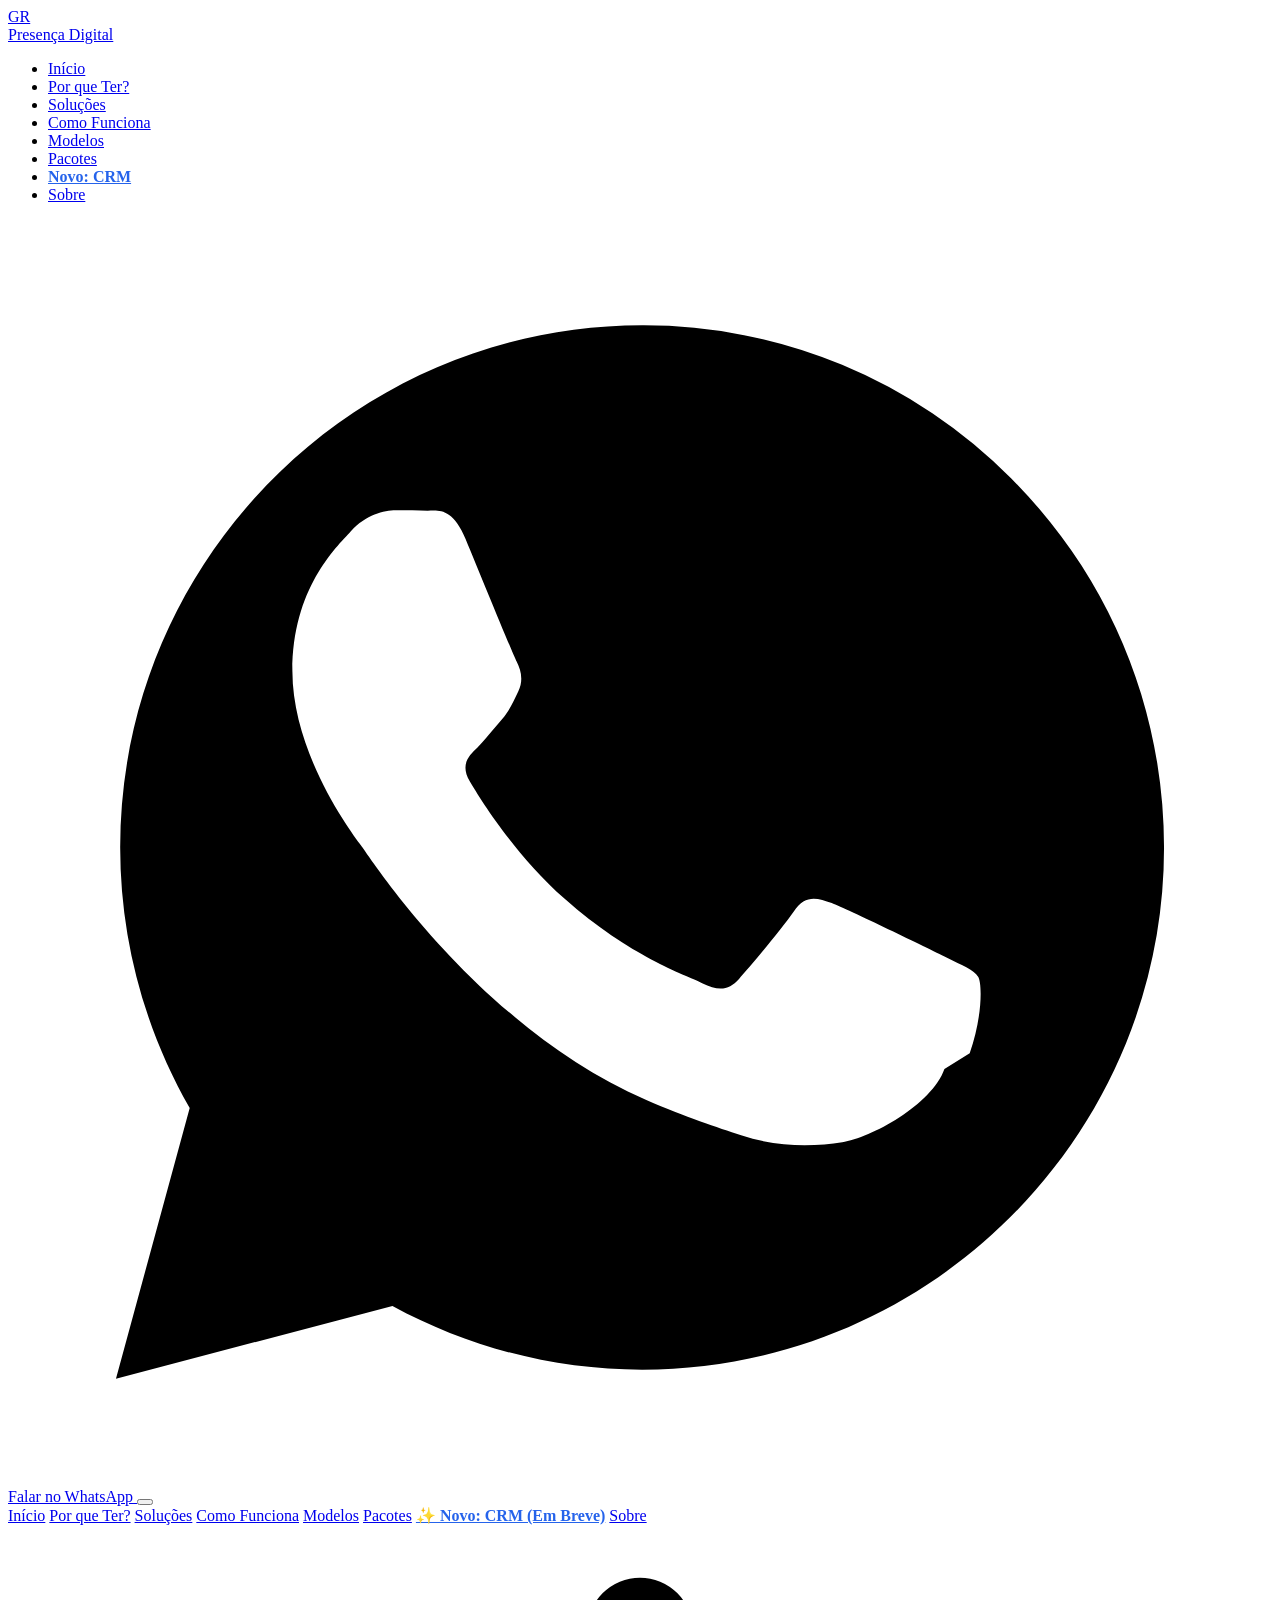
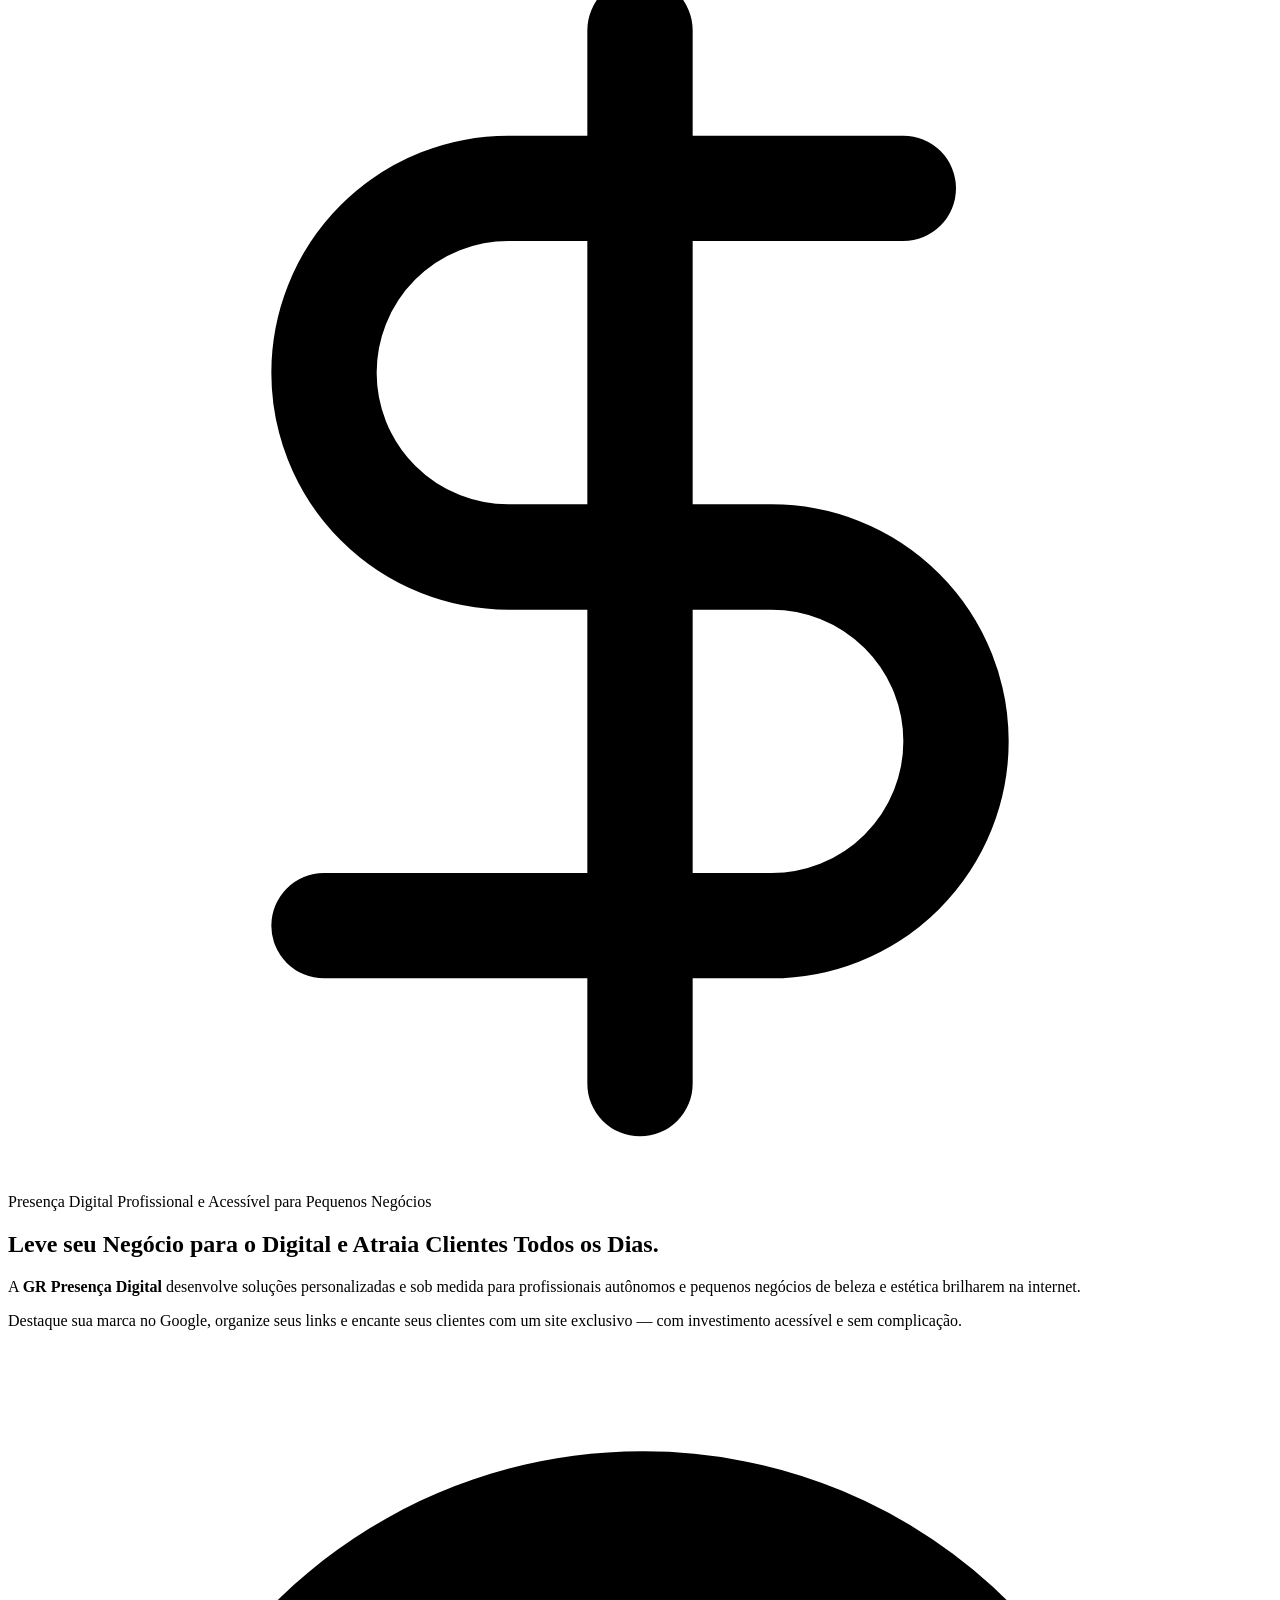
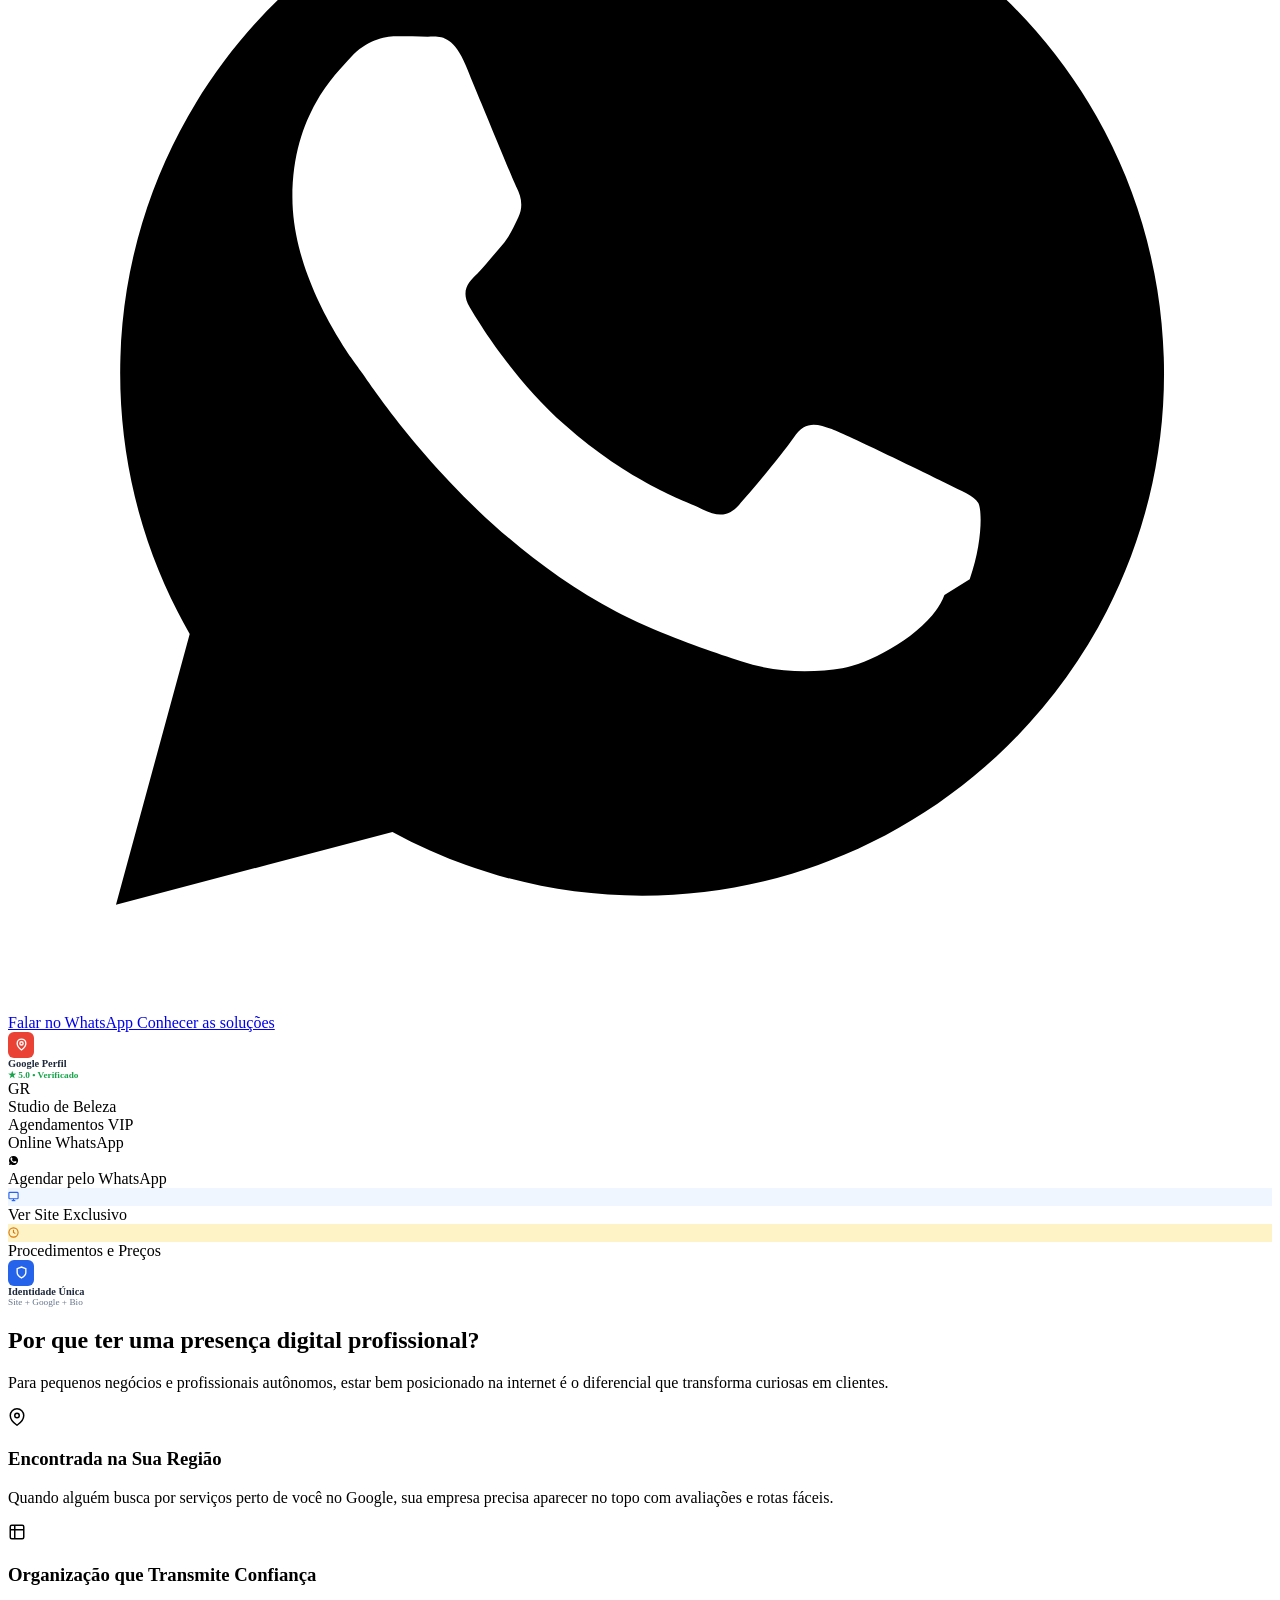
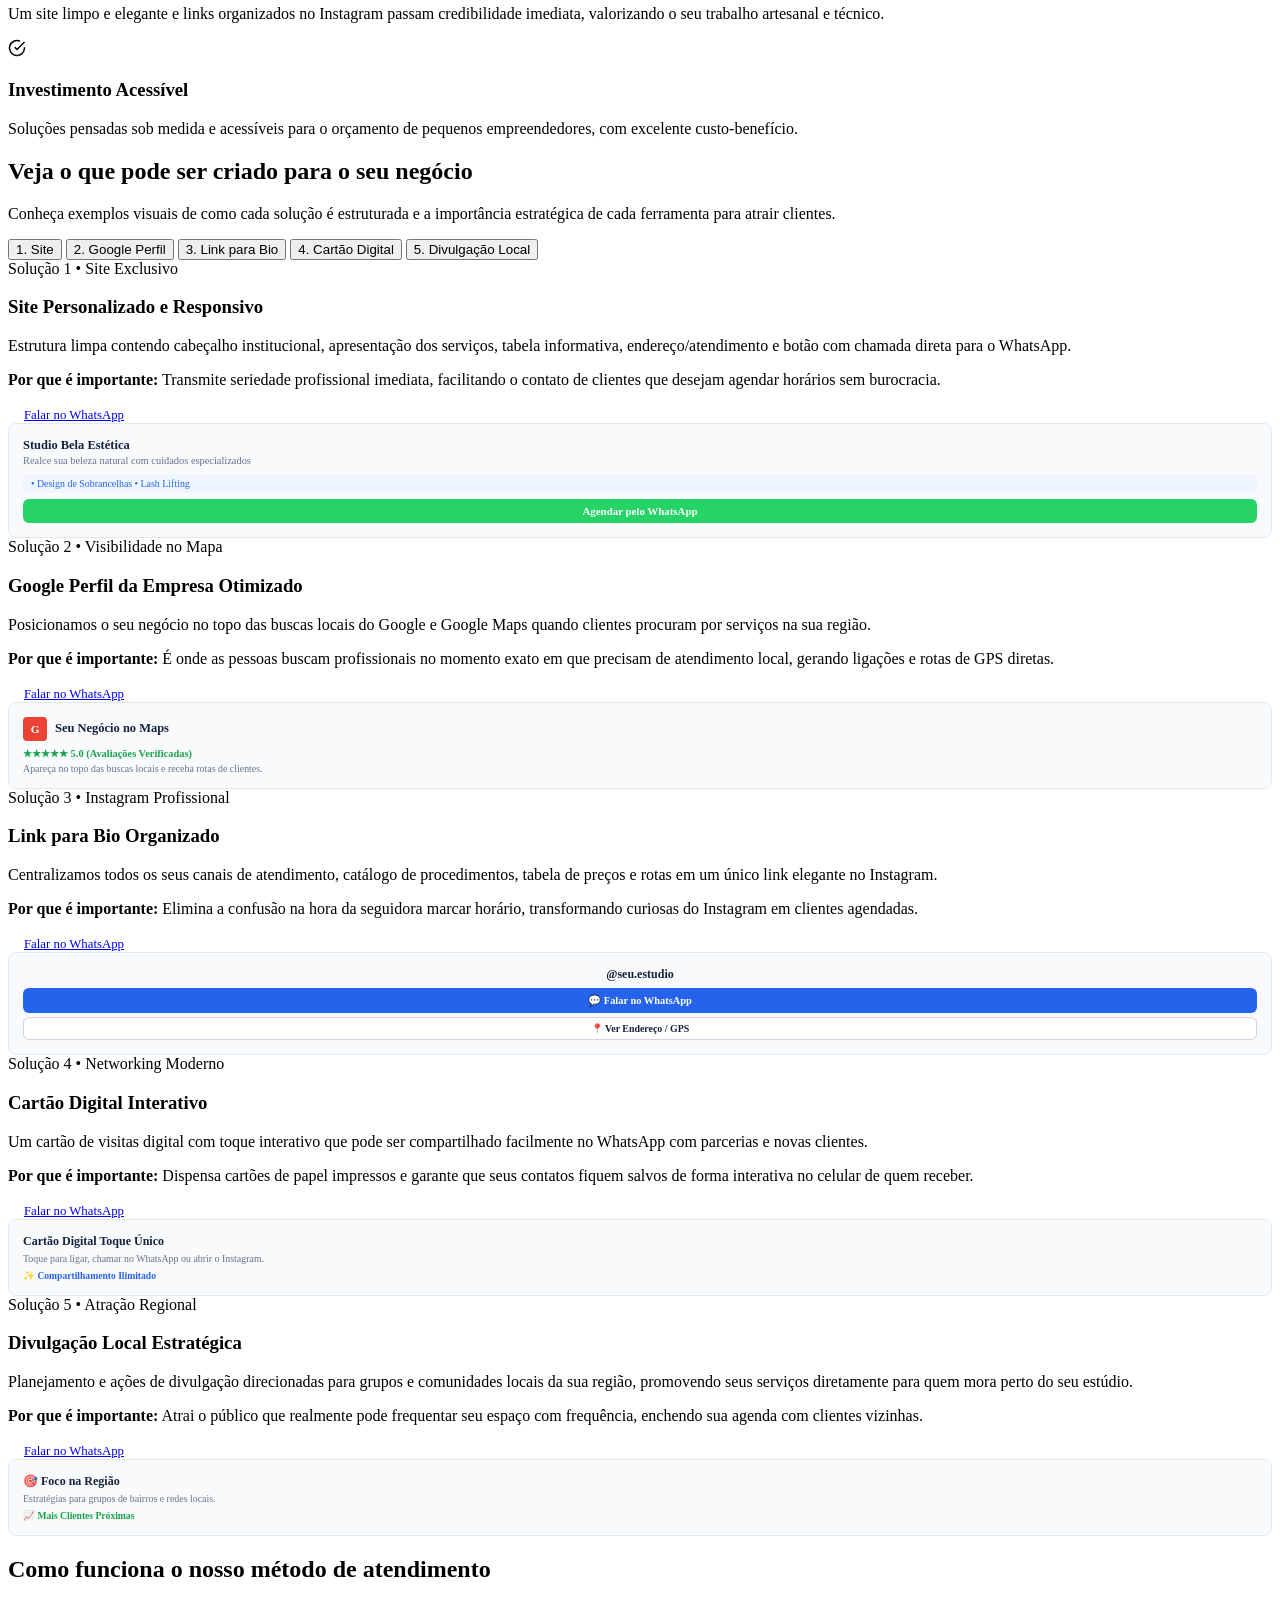
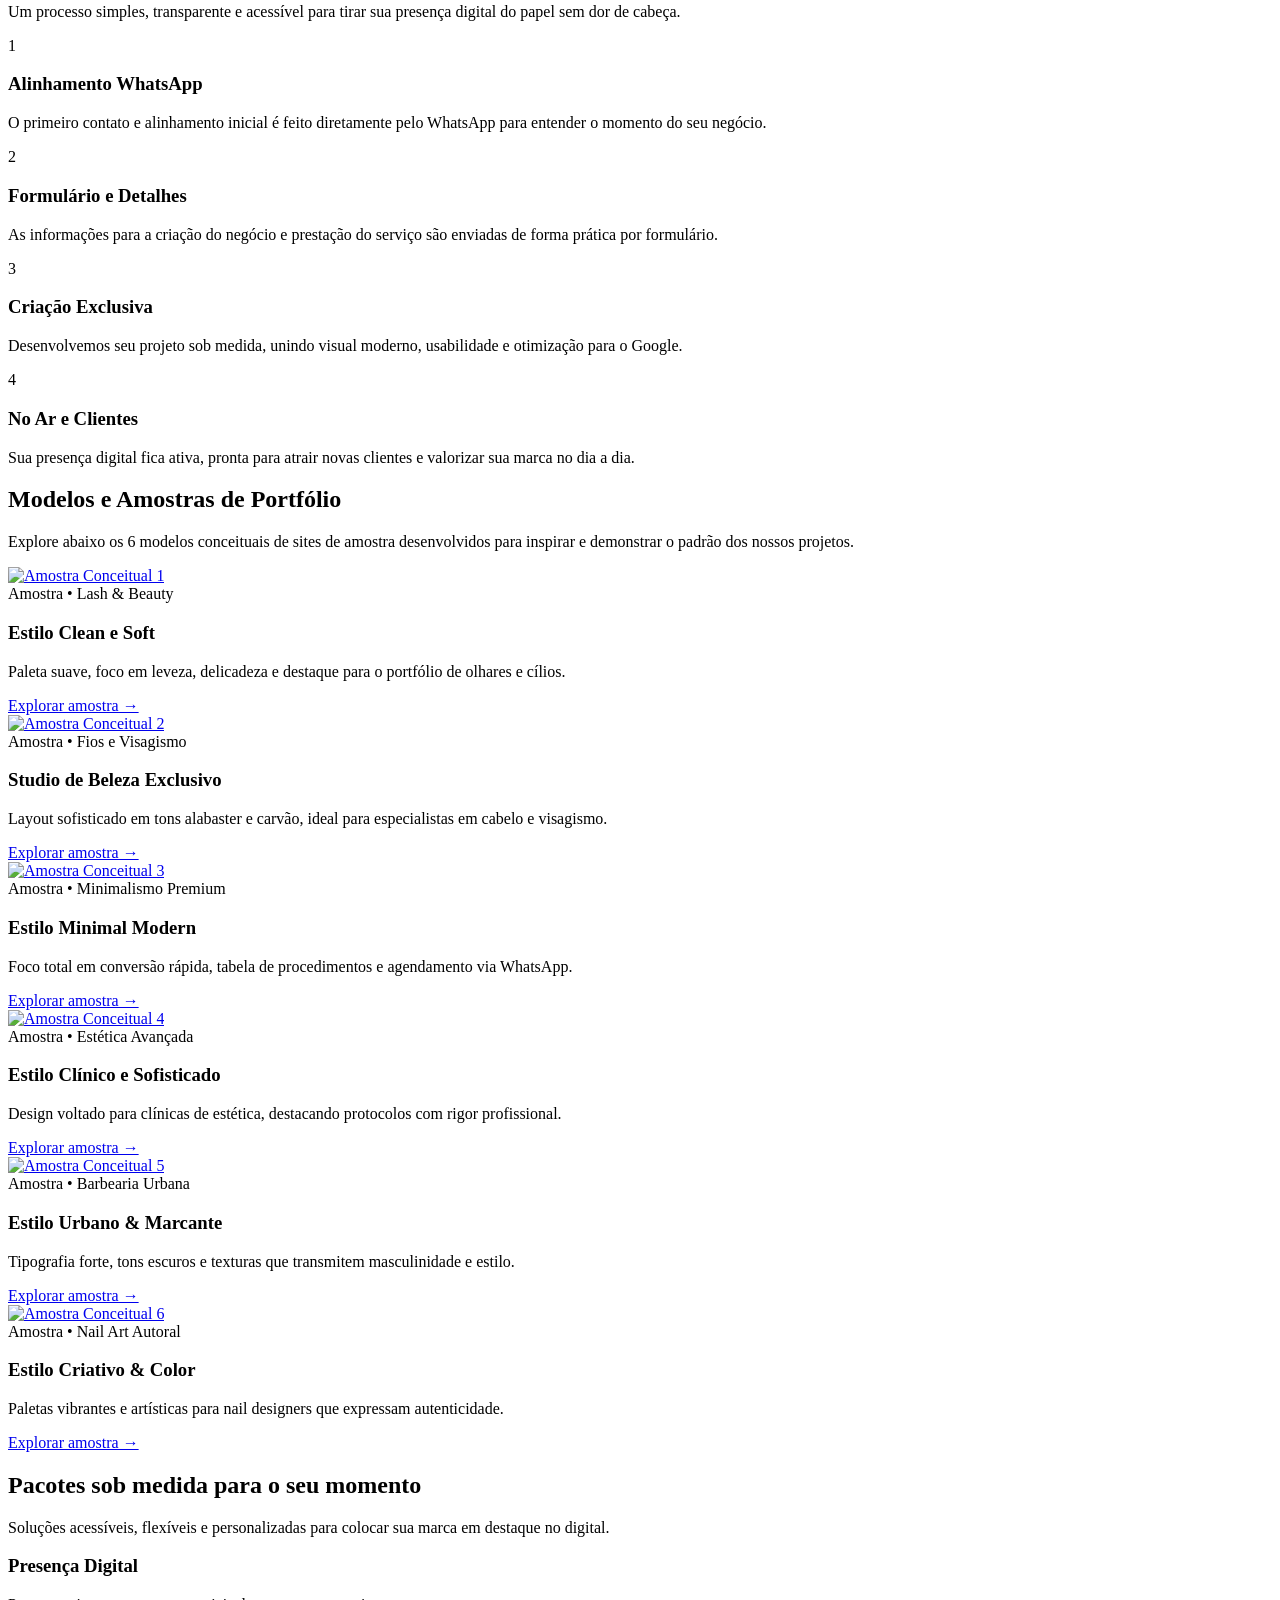
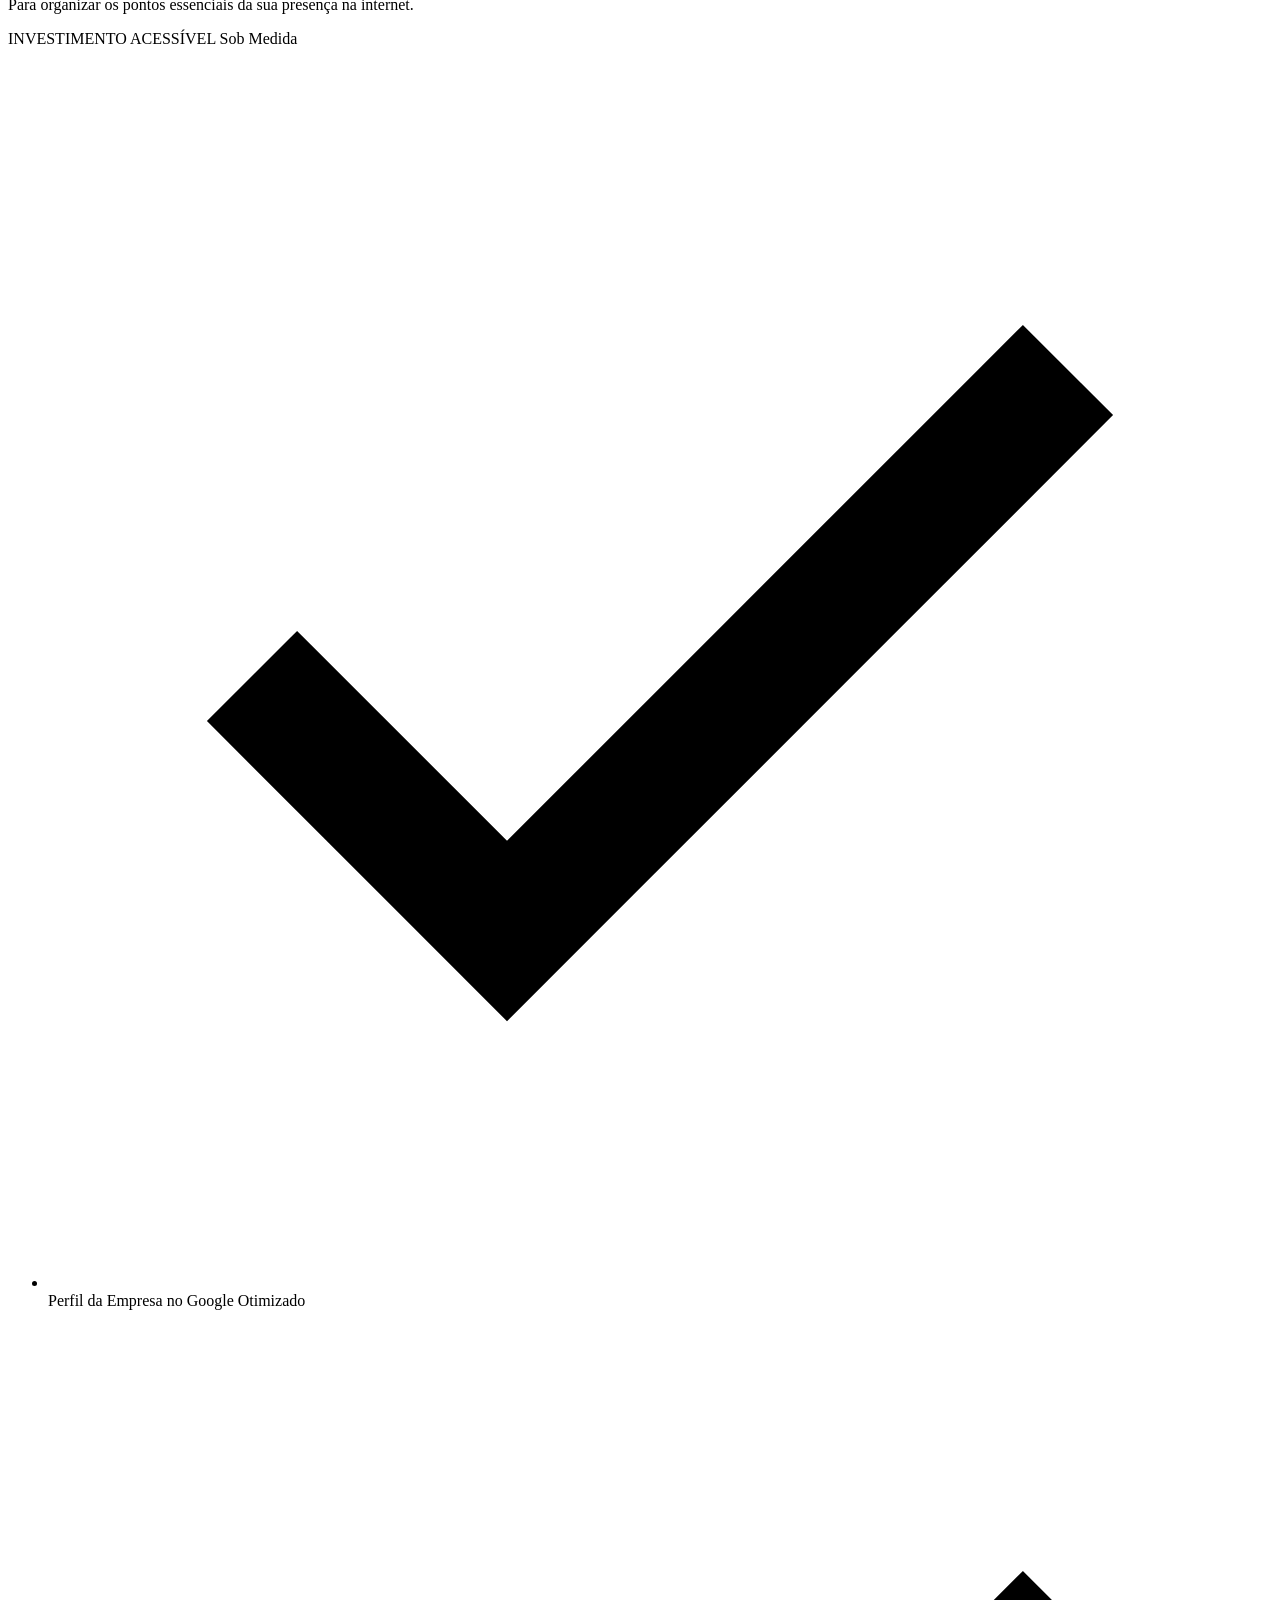
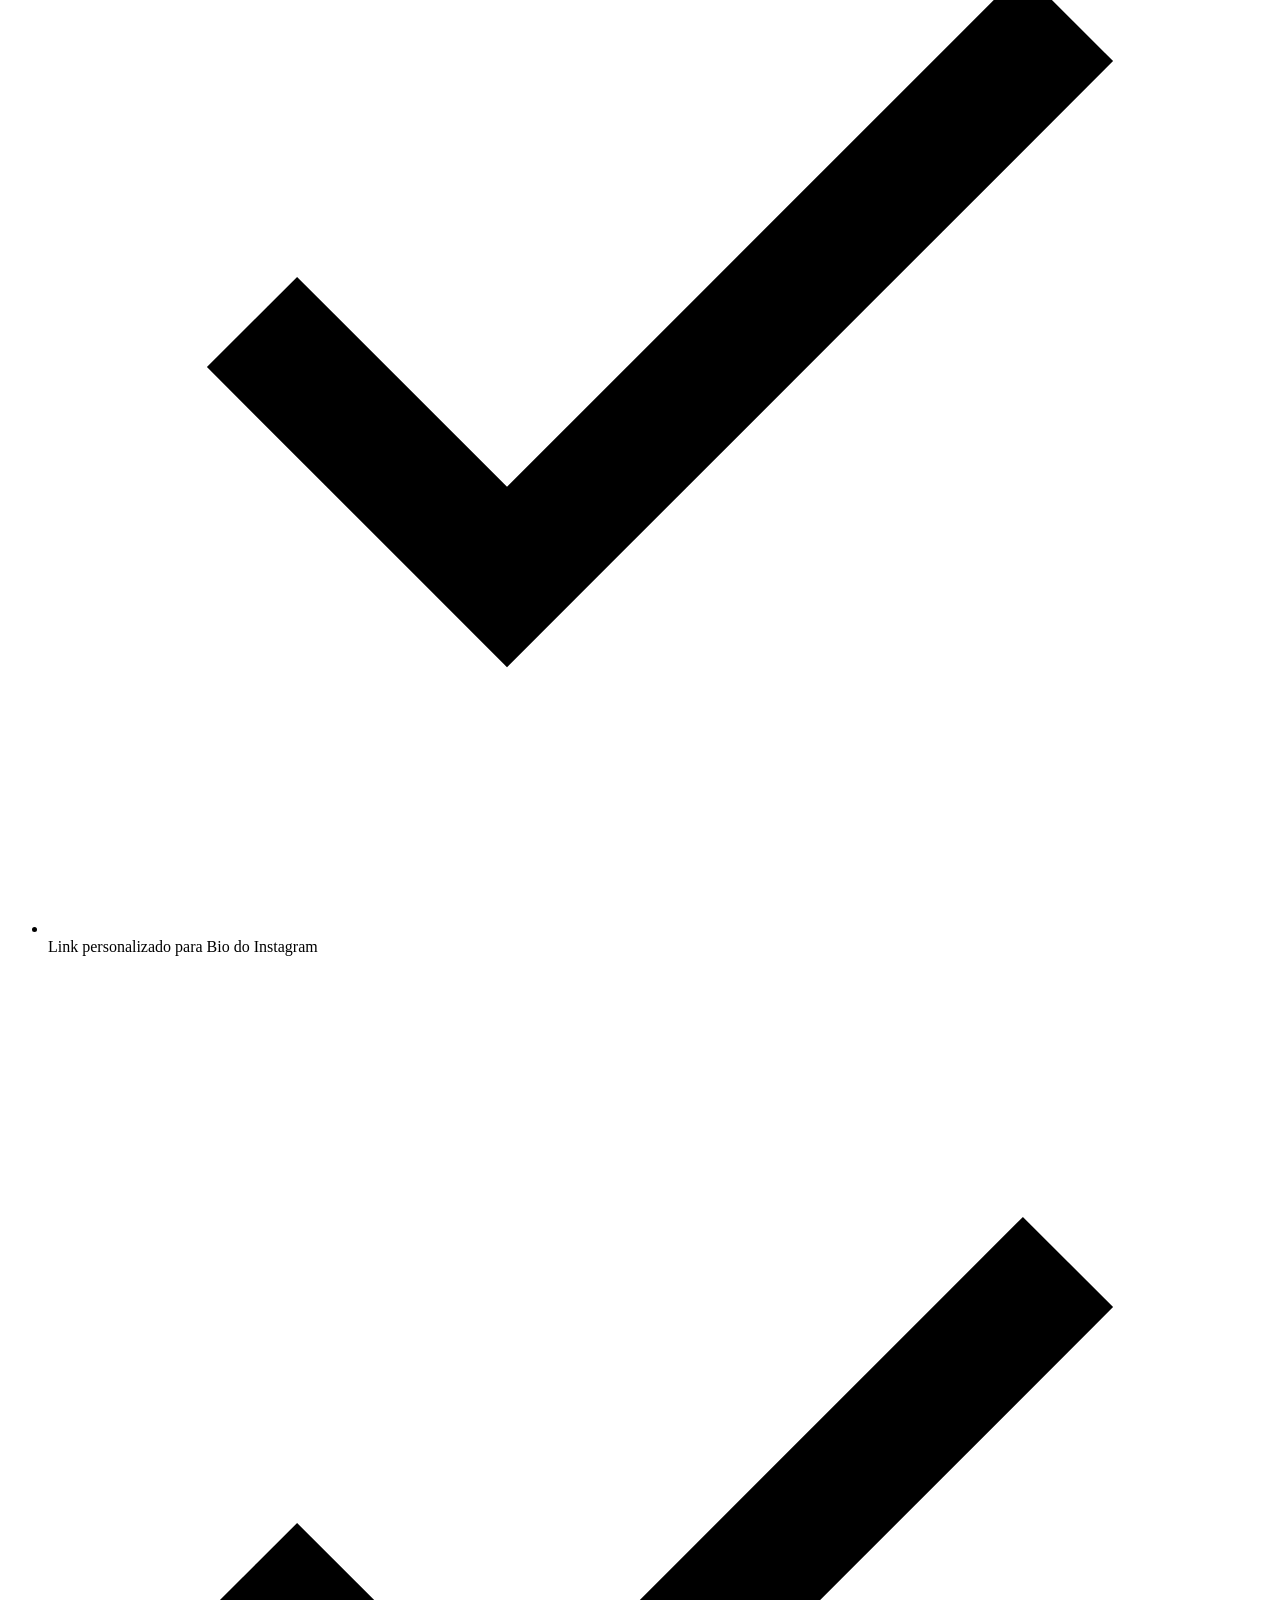
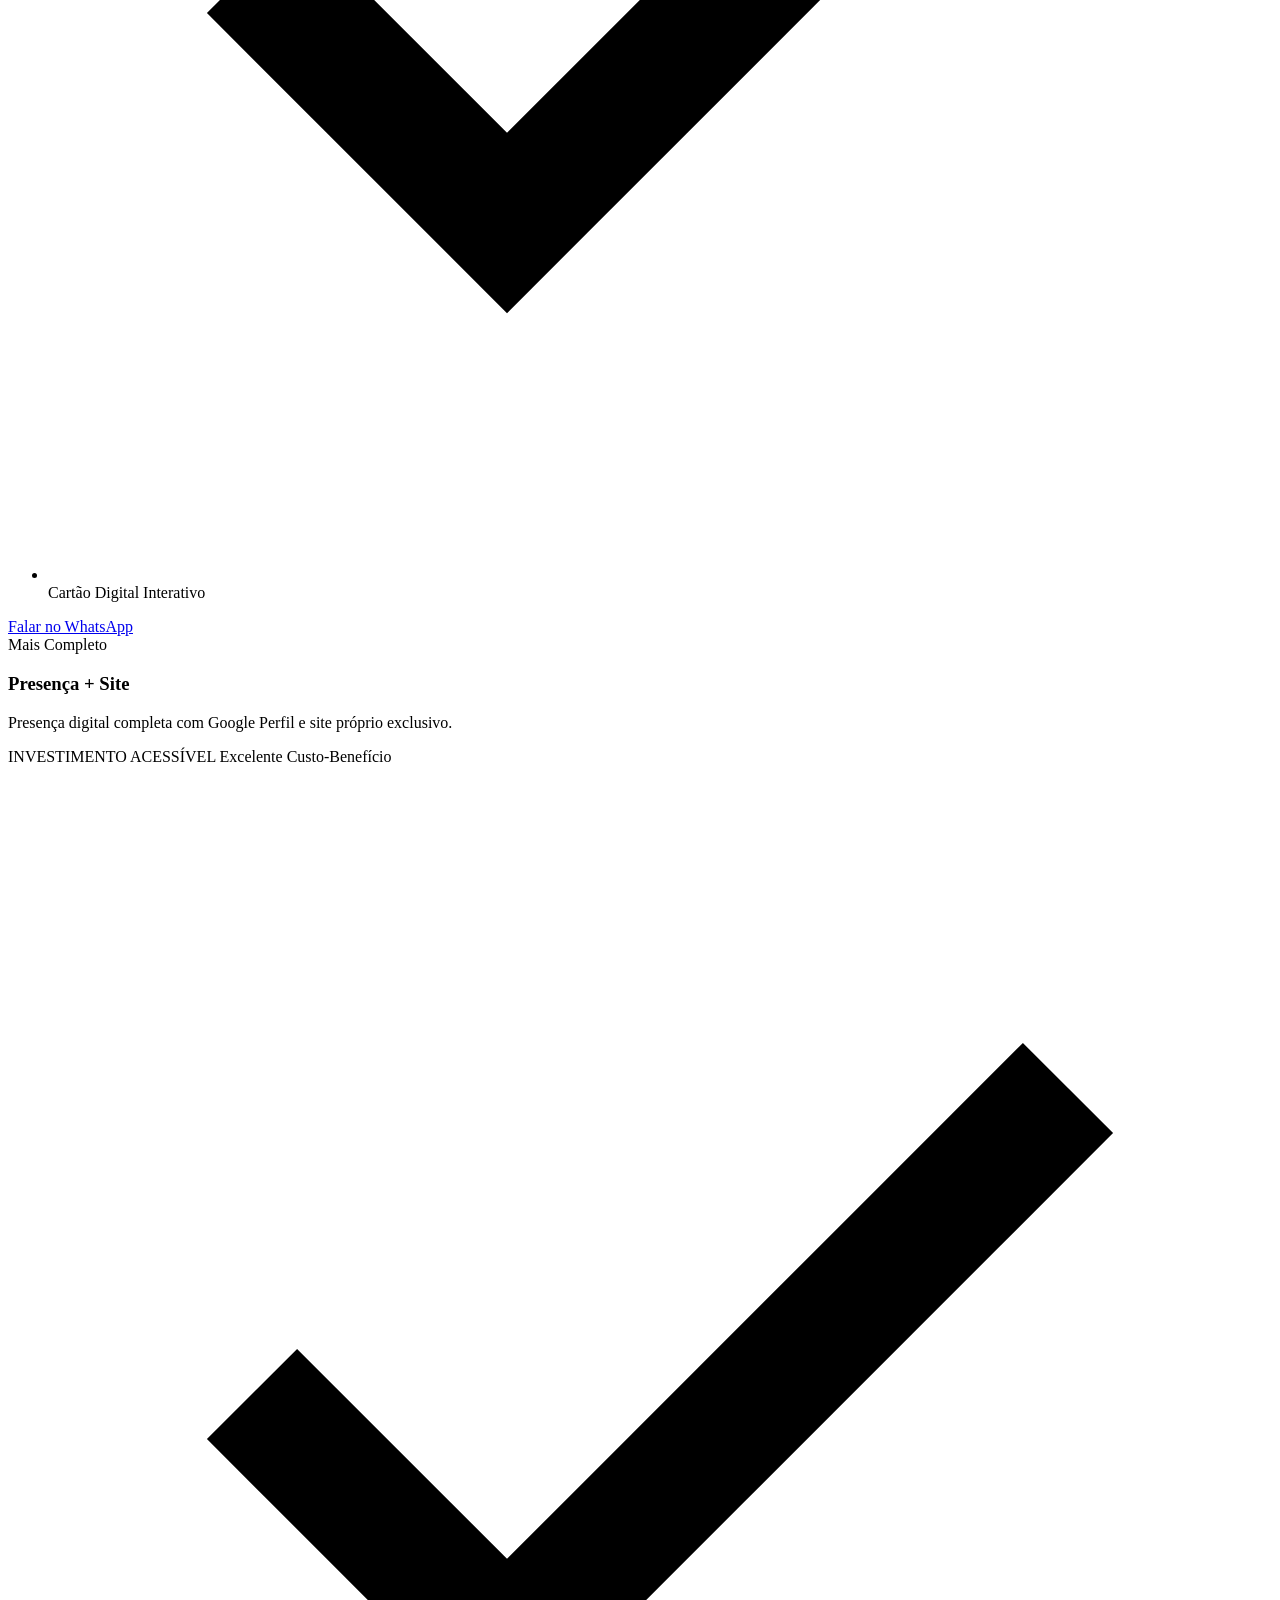
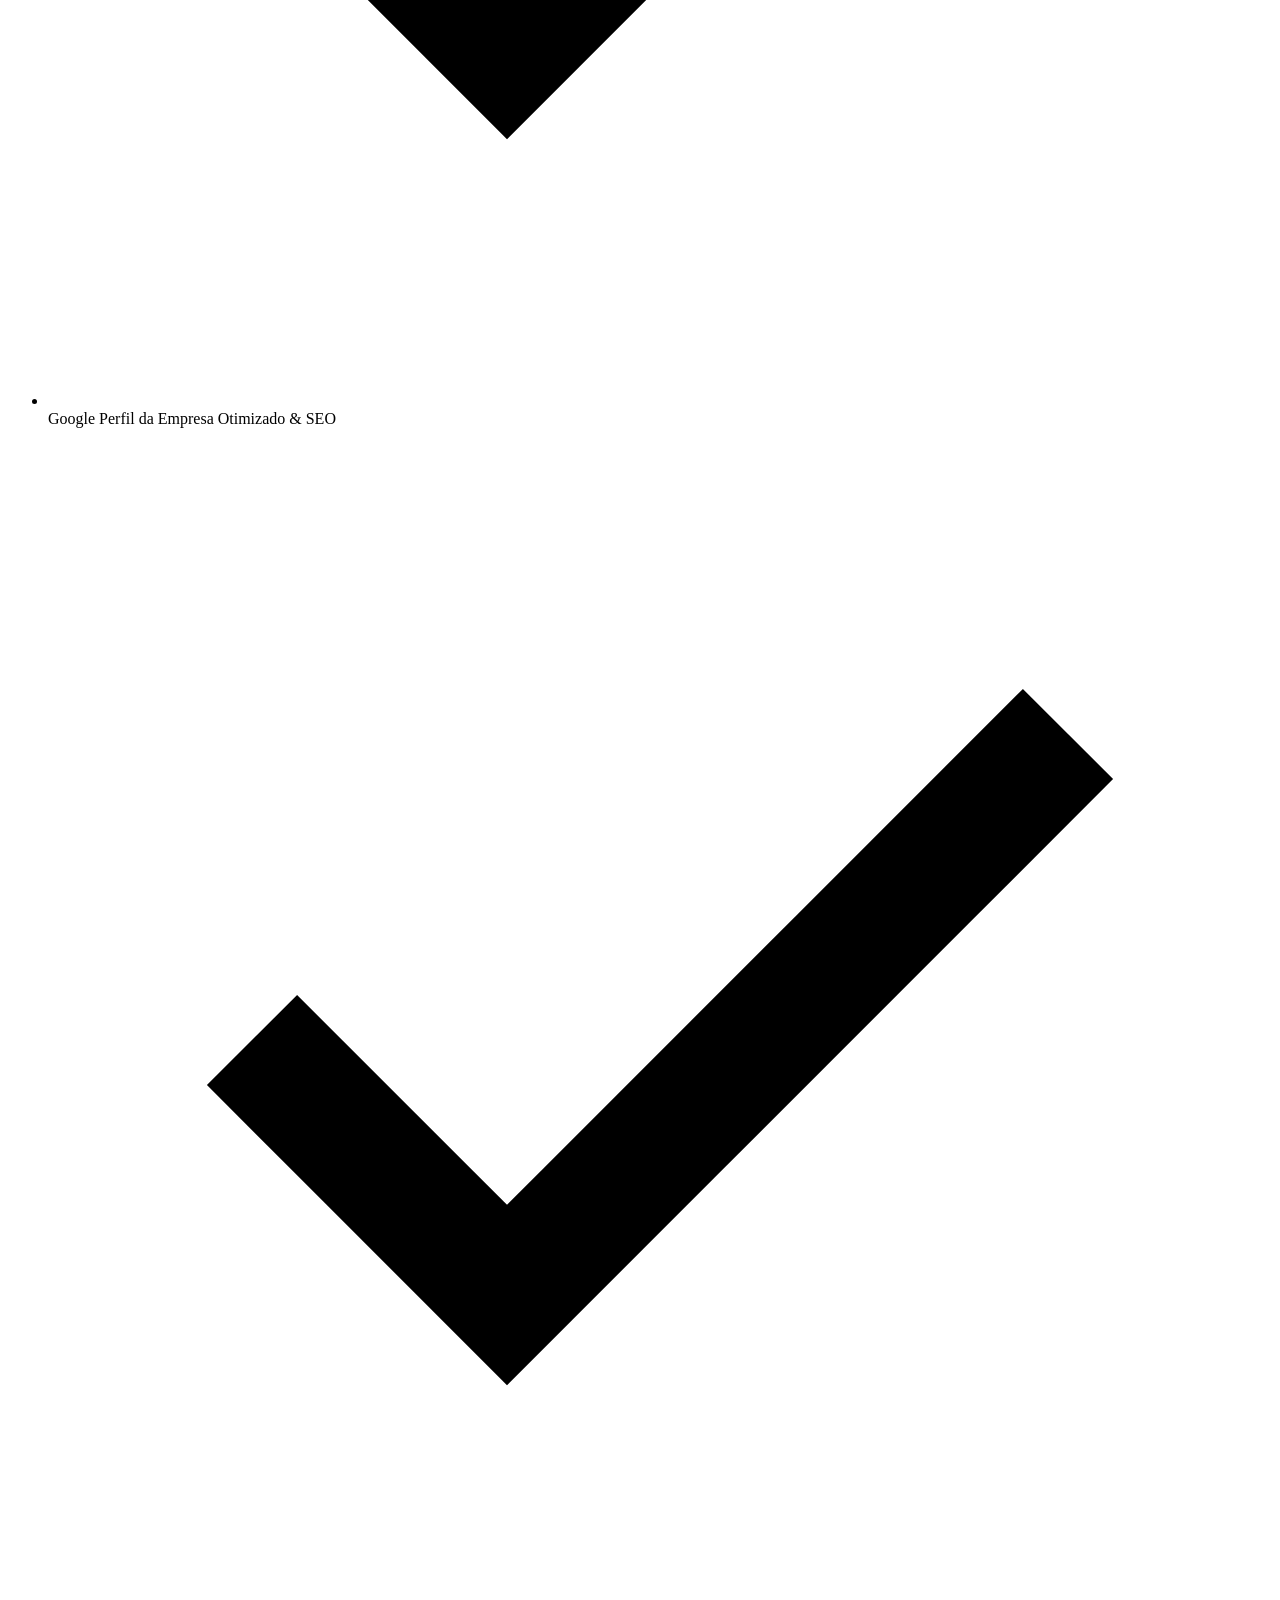
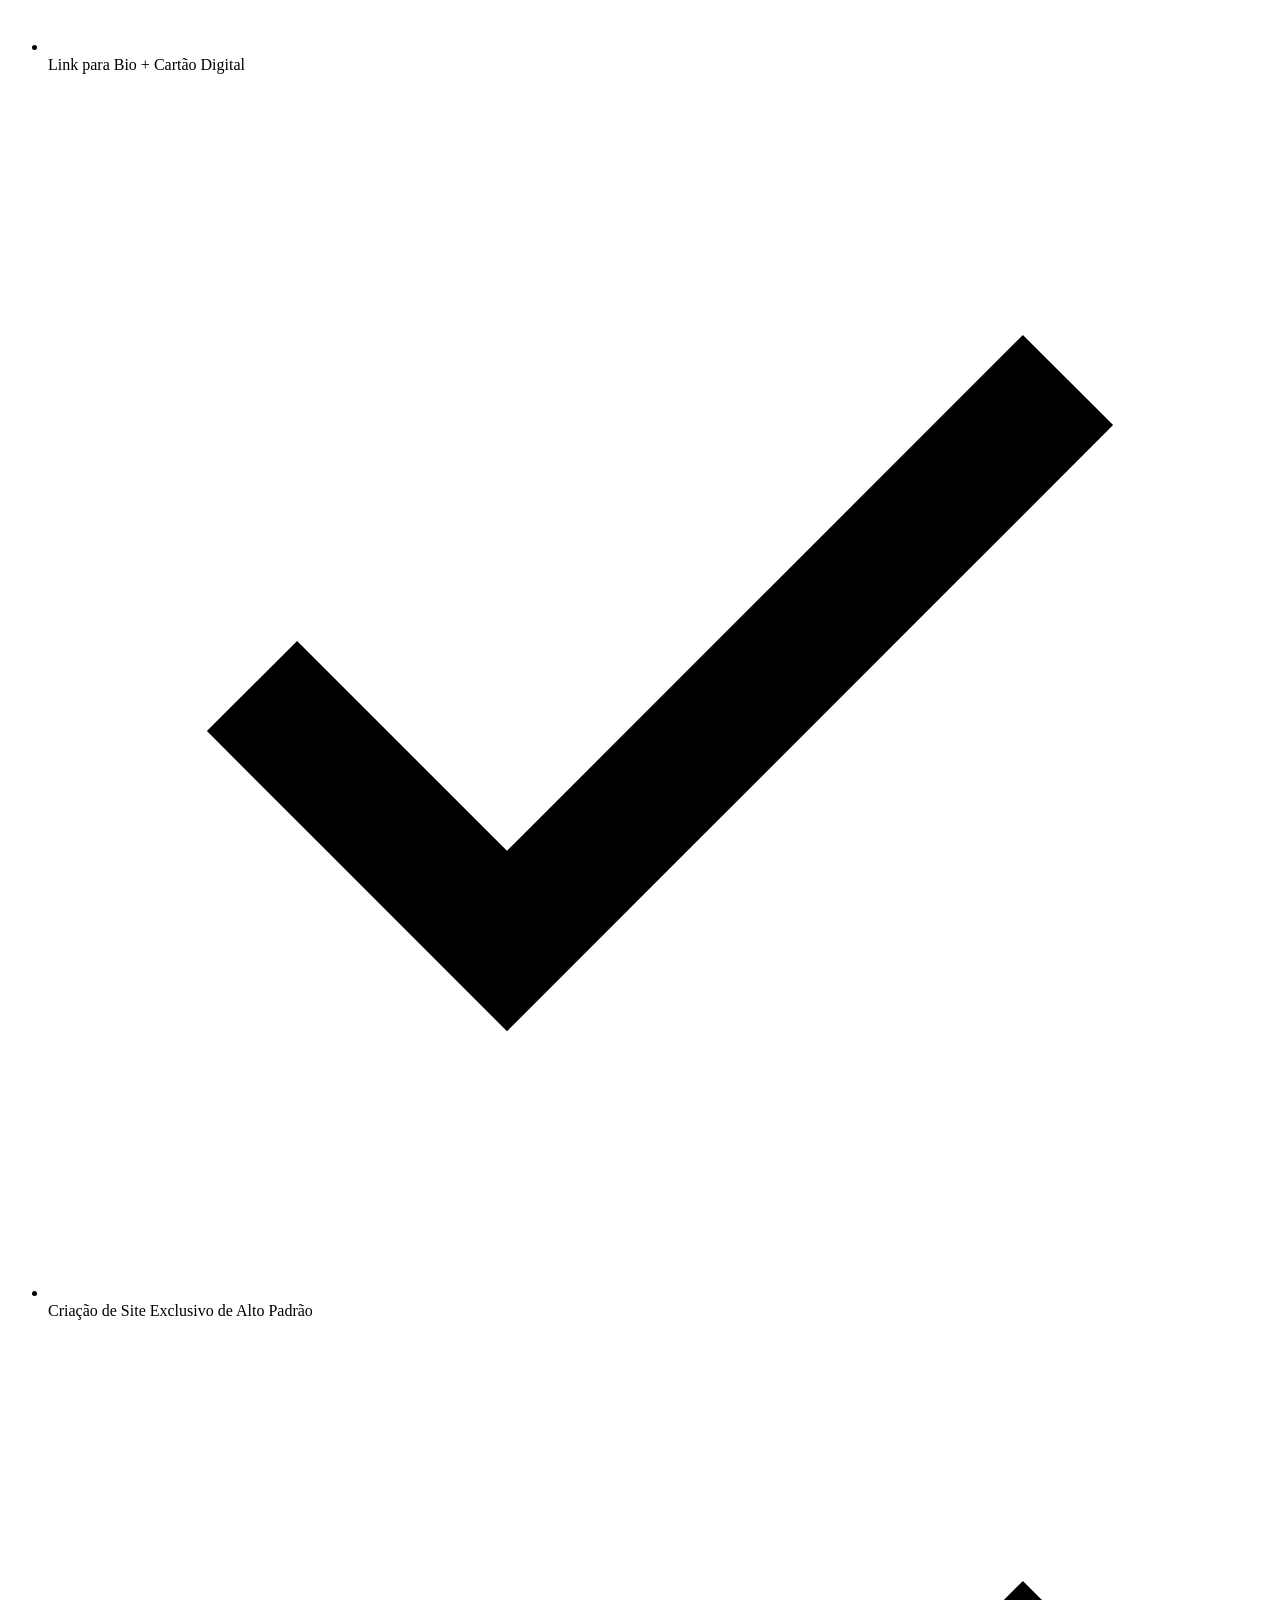
==== commit 4e741b31: "Update index.html" ====
--- a/index.html
+++ b/index.html
@@ -1,296 +1,805 @@
-<!doctype html>
-<html lang="en">
-  <head>
-    <meta charset="UTF-8" />
-    <meta name="viewport" content="width=device-width, initial-scale=1.0" />
-    <meta http-equiv="Cache-Control" content="no-cache, no-store, must-revalidate" />
-    <meta http-equiv="Pragma" content="no-cache" />
-    <meta http-equiv="Expires" content="0" />
-    <title>Cookie check</title>
-    <link rel="preconnect" href="https://fonts.googleapis.com">
-    <link rel="preconnect" href="https://fonts.gstatic.com" crossorigin>
-    <link href="https://fonts.googleapis.com/css2?family=Inter:wght@400;500;600&display=swap" rel="stylesheet">
-    <style>
-      :root {
-        color-scheme: light dark;
-      }
-
-      body {
-        font-family: 'Inter', Helvetica, Arial, sans-serif;
-        background: light-dark(#F8F8F7, #191919);
-        color: light-dark(#1f1f1f, #e3e3e3);
-        display: flex;
-        flex-direction: column;
-        align-items: center;
-        justify-content: center;
-        box-sizing: border-box;
-        min-height: 100vh;
-        margin: 0;
-        padding: 20px;
-        text-align: center;
-      }
-
-      .container {
-        background: light-dark(#FFFFFF, #1F1F1F);
-        padding: 32px;
-        border-radius: 16px;
-        border: 1px solid light-dark(#E2E3E4, #3E3E3E);
-        max-width: min(80%, 500px);
-        width: 100%;
-        color: light-dark(#2B2D31, #D4D4D4);
-      }
-
-      h1 {
-        font-size: 20px;
-        font-weight: 500;
-        margin-top: 1rem;
-        margin-bottom: 1rem;
-        color: light-dark(#2B2D31, #D4D4D4);
-      }
-
-      p {
-        font-size: 14px;
-        color: light-dark(#2B2D31, #D4D4D4);
-        line-height: 21px;
-        margin: 0 0 1.5rem 0;
-      }
-
-      .icon {
-        margin-bottom: 1rem;
-        line-height: 0;
-      }
-
-      .button-container {
-        display: flex;
-        justify-content: flex-end;
-        gap: 10px;
-        margin-top: 2rem;
-      }
-
-      button {
-        background-color: light-dark(#fff, #323232);
-        color: light-dark(#2B2D31, #FCFCFC);
-        border: 1px solid light-dark(#E2E3E4, #3E3E3E);
-        border-radius: 12px;
-        padding: 8px 12px;
-        font-size: 14px;
-        line-height: 21px;
-        cursor: pointer;
-        transition: background-color 0.2s;
-        font-weight: 400;
-        font-family: 'Inter', Helvetica, Arial, sans-serif;
-        width: 100%;
-      }
-
-      button:hover {
-        background-color: light-dark(#EAEAEB, #424242);
-      }
-
-      .hidden {
-        display: none;
-      }
-
-      /* Loading Spinner Animation */
-      .spinner {
-        margin: 0 auto 1.5rem auto;
-        width: 40px;
-        height: 40px;
-        border: 4px solid light-dark(#f0f0f0, #262626);
-        border-top: 4px solid light-dark(#076eff, #87a9ff); /* Blue color */
-        border-radius: 50%;
-        animation: spin 1s linear infinite;
-      }
-
-      .logo {
-        border-radius: 10px;
-        display: block;
-        margin: 0 auto 2rem auto;
-      }
-
-      .logo.hidden {
-        display: none;
-      }
-
-      @keyframes spin {
-        0% {
-          transform: rotate(0deg);
-        }
-        100% {
-          transform: rotate(360deg);
-        }
-      }
-    </style>
-  </head>
-  <body>
-    <div class="container">
-      <img
-        class="logo"
-        src="https://www.gstatic.com/images/branding/productlogos/ai_studio/v1/web-512dp/logo_ai_studio_color_1x_web_512dp.png"
-        alt="AI Studio Logo"
-        width="256"
-        height="256"
-      />
-      <div class="spinner"></div>
-      <div id="error-ui" class="hidden">
-        <div class="icon">
-          <svg
-            version="1.1"
-            xmlns="http://www.w3.org/2000/svg"
-            viewBox="0 0 24 24"
-            width="48px"
-            height="48px"
-            fill="#D73A49"
-          >
-            <path
-              d="M12,2C6.486,2,2,6.486,2,12s4.486,10,10,10s10-4.486,10-10S17.514,2,12,2z M13,17h-2v-2h2V17z M13,13h-2V7h2V13z"
-            />
+<!DOCTYPE html>
+<html lang="pt-BR">
+<head>
+  <meta charset="UTF-8" />
+  <meta name="viewport" content="width=device-width, initial-scale=1.0" />
+  <title>GR Presença Digital | Presença Digital, Google e Sites para Pequenos Negócios e Estética</title>
+  <meta name="description" content="GR Presença Digital: coloque seu negócio de beleza, estética e prestação de serviços, no topo do Google, crie links profissionais para bio, cartões digitais e sites sofisticados e acessíveis." />
+  
+  <!-- SEO: HABILITADO PARA INDEXAÇÃO NO GOOGLE -->
+  <meta name="robots" content="index, follow" />
+  <link rel="canonical" href="https://grpresencadigital.site/" />
+
+  <!-- Open Graph / Facebook -->
+  <meta property="og:type" content="website" />
+  <meta property="og:url" content="https://grpresencadigital.site/" />
+  <meta property="og:title" content="GR Presença Digital | Coloque seu Negócio no Digital" />
+  <meta property="og:description" content="Google Perfil otimizado, links para bio, cartões interativos e sites exclusivos para profissionais da beleza e autonômos." />
+  <meta property="og:site_name" content="GR Presença Digital" />
+  <meta property="og:locale" content="pt_BR" />
+
+  <!-- Google Fonts - Poppins -->
+  <link rel="preconnect" href="https://fonts.googleapis.com" />
+  <link rel="preconnect" href="https://fonts.gstatic.com" crossorigin />
+  <link href="https://fonts.googleapis.com/css2?family=Poppins:wght@300;400;500;600;700&display=swap" rel="stylesheet" />
+
+  <!-- Schema.org -->
+  <script type="application/ld+json">
+  {
+    "@context": "https://schema.org",
+    "@type": "LocalBusiness",
+    "name": "GR Presença Digital",
+    "description": "Colocamos o seu negócio no digital de forma acessível: Google Perfil, SEO local, links para bio, cartões digitais e sites de alto padrão.",
+    "url": "https://grpresencadigital.site/",
+    "priceRange": "$$",
+    "address": {
+      "@type": "PostalAddress",
+      "addressLocality": "Belo Horizonte",
+      "addressRegion": "MG",
+      "addressCountry": "BR"
+    },
+    "areaServed": "Negócios locais e profissionais autônomos"
+  }
+  </script>
+
+  <!-- FAVICON DO SITE (local na pasta imagens/) -->
+  <link rel="icon" type="image/svg+xml" href="imagens/favicon.svg" />
+  <link rel="shortcut icon" href="imagens/favicon.svg" />
+
+  <!-- ARQUIVO CSS DENTRO DA PASTA css/ (caminho relativo sem barra inicial!) -->
+  <link rel="stylesheet" href="css/style.css" />
+  
+  <!-- ARQUIVO JS DENTRO DA PASTA js/ -->
+  <script src="js/script.js" defer></script>
+</head>
+<body>
+
+  <!-- CABEÇALHO E NAVEGAÇÃO -->
+  <header class="site-header" id="header">
+    <div class="container header-content">
+      <!-- 🔴 [LOGO DO SITE]: Para usar imagem do logo, descomente a linha abaixo e salve em imagens/logo.svg -->
+      <!-- <a href="#inicio" class="brand-logo"><img src="imagens/logo.svg" alt="GR Presença Digital" style="height: 38px;"></a> -->
+      <a href="#inicio" class="brand-logo" aria-label="Presença Digital - Página Inicial">
+        <div class="brand-symbol">GR</div>
+        <div class="brand-name">Presença Digital</div>
+      </a>
+
+      <nav aria-label="Navegação Principal">
+        <ul class="nav-menu">
+          <li><a href="#inicio" class="nav-link">Início</a></li>
+          <li><a href="#beneficios" class="nav-link">Por que Ter?</a></li>
+          <li><a href="#servicos" class="nav-link">Soluções</a></li>
+          <li><a href="#metodo" class="nav-link">Como Funciona</a></li>
+          <li><a href="#portfolio" class="nav-link">Modelos</a></li>
+          <li><a href="#pacotes" class="nav-link">Pacotes</a></li>
+          <li><a href="#crm" class="nav-link" style="color: #2563EB; font-weight: 700;">Novo: CRM</a></li>
+          <li><a href="#sobre" class="nav-link">Sobre</a></li>
+        </ul>
+      </nav>
+
+      <div class="header-actions">
+        <a href="#contato" class="btn-nav-contact js-wa-general" aria-label="Falar no WhatsApp com a GR Presença Digital">
+          <svg class="wa-icon" viewBox="0 0 24 24">
+            <path d="M12.04 2c-5.46 0-9.91 4.45-9.91 9.91 0 1.75.46 3.45 1.32 4.95L2.05 22l5.25-1.38c1.45.79 3.08 1.21 4.74 1.21 5.46 0 9.91-4.45 9.91-9.91 0-2.65-1.03-5.14-2.9-7.01A9.82 9.82 0 0 0 12.04 2zm5.74 14.12c-.24.68-1.4 1.31-1.94 1.39-.51.08-1.18.11-1.92-.13-.45-.15-1.04-.34-1.8-.67-3.19-1.39-5.26-4.63-5.42-4.84-.16-.21-1.3-1.73-1.3-3.3 0-1.57.82-2.34 1.11-2.66.29-.32.63-.4 0.85-.4.21 0 .43 0 .61.01.2 0 .46-.07.72.54.26.63.89 2.17.97 2.33.08.16.13.35.03.56-.1.21-.16.35-.31.53-.16.18-.33.4-.47.54-.16.15-.33.32-.14.64.19.32.84 1.38 1.8 2.23 1.24 1.1 2.28 1.44 2.61 1.6.32.16.51.13.7-.08.19-.21.82-.96 1.04-1.28.21-.32.43-.27.72-.16.29.11 1.85.87 2.17 1.03.32.16.53.24.61.37.08.13.08.77-.16 1.45z"/>
           </svg>
-        </div>
-        <div id="stepOne" class="text-container">
-          <h1>Action required to load your app</h1>
-          <p>
-            It looks like your browser is blocking a required security cookie, which is common on
-            older versions of iOS and Safari.
+          <span>Falar no WhatsApp</span>
+        </a>
+
+        <button class="hamburger-btn" id="hamburgerBtn" aria-label="Abrir menu" aria-expanded="false">
+          <span></span>
+          <span></span>
+          <span></span>
+        </button>
+      </div>
+    </div>
+
+    <!-- MENU MOBILE -->
+    <div class="mobile-drawer" id="mobileDrawer">
+      <a href="#inicio" class="nav-link">Início</a>
+      <a href="#beneficios" class="nav-link">Por que Ter?</a>
+      <a href="#servicos" class="nav-link">Soluções</a>
+      <a href="#metodo" class="nav-link">Como Funciona</a>
+      <a href="#portfolio" class="nav-link">Modelos</a>
+      <a href="#pacotes" class="nav-link">Pacotes</a>
+      <a href="#crm" class="nav-link" style="color: #2563EB; font-weight: 700;">✨ Novo: CRM (Em Breve)</a>
+      <a href="#sobre" class="nav-link">Sobre</a>
+    </div>
+  </header>
+
+  <main>
+    <!-- HERO SECTION -->
+    <section class="hero-section" id="inicio">
+      <div class="container hero-grid">
+        <div class="hero-content">
+          <div class="hero-tagline">
+            <svg viewBox="0 0 24 24" fill="none" stroke="currentColor" stroke-width="2" stroke-linecap="round" stroke-linejoin="round">
+              <path d="M12 2v20M17 5H9.5a3.5 3.5 0 0 0 0 7h5a3.5 3.5 0 0 1 0 7H6"/>
+            </svg>
+            Presença Digital Profissional e Acessível para Pequenos Negócios
+          </div>
+          <h1>Leve seu Negócio para o Digital e Atraia Clientes Todos os Dias.</h1>
+          <p class="hero-text">
+            A <strong>GR Presença Digital</strong> desenvolve soluções personalizadas e sob medida para profissionais autônomos e pequenos negócios de beleza e estética brilharem na internet.
           </p>
-          <div class="button-container">
-            <button id="authInSeparateWindowButton" onclick="redirectToReturnUrl(true)">Authenticate in new window</button>
-          </div>
-        </div>
-        <div id="stepTwo" class="text-container hidden">
-          <h1>Action required to load your app</h1>
-          <p>
-            It looks like your browser is blocking a required security cookie, which is common on
-            older versions of iOS and Safari.
+          <p class="hero-subtext">
+            Destaque sua marca no Google, organize seus links e encante seus clientes com um site exclusivo — com investimento acessível e sem complicação.
           </p>
-          <div class="button-container">
-            <button id="interactButton" onclick="redirectToReturnUrl(false)">Close and continue</button>
-          </div>
-        </div>
-        <div id="stepThree" class="text-container hidden">
-          <h1>Almost there!</h1>
-          <p>
-            Grant permission for the required security cookie below.
+          <div class="hero-ctas">
+            <a href="#" class="btn btn-primary js-wa-general" aria-label="Falar no WhatsApp com a GR Presença Digital">
+              <svg class="wa-icon" viewBox="0 0 24 24">
+                <path d="M12.04 2c-5.46 0-9.91 4.45-9.91 9.91 0 1.75.46 3.45 1.32 4.95L2.05 22l5.25-1.38c1.45.79 3.08 1.21 4.74 1.21 5.46 0 9.91-4.45 9.91-9.91 0-2.65-1.03-5.14-2.9-7.01A9.82 9.82 0 0 0 12.04 2zm5.74 14.12c-.24.68-1.4 1.31-1.94 1.39-.51.08-1.18.11-1.92-.13-.45-.15-1.04-.34-1.8-.67-3.19-1.39-5.26-4.63-5.42-4.84-.16-.21-1.3-1.73-1.3-3.3 0-1.57.82-2.34 1.11-2.66.29-.32.63-.4 0.85-.4.21 0 .43 0 .61.01.2 0 .46-.07.72.54.26.63.89 2.17.97 2.33.08.16.13.35.03.56-.1.21-.16.35-.31.53-.16.18-.33.4-.47.54-.16.15-.33.32-.14.64.19.32.84 1.38 1.8 2.23 1.24 1.1 2.28 1.44 2.61 1.6.32.16.51.13.7-.08.19-.21.82-.96 1.04-1.28.21-.32.43-.27.72-.16.29.11 1.85.87 2.17 1.03.32.16.53.24.61.37.08.13.08.77-.16 1.45z"/>
+              </svg>
+              <span>Falar no WhatsApp</span>
+            </a>
+            <a href="#servicos" class="btn btn-secondary">
+              <span>Conhecer as soluções</span>
+            </a>
+          </div>
+        </div>
+
+        <div class="hero-visual">
+          <div class="hero-showcase-wrap">
+            <div class="floating-card-google">
+              <div style="width: 26px; height: 26px; border-radius: 6px; background: #EA4335; color: white; display: flex; align-items: center; justify-content: center; flex-shrink: 0;">
+                <svg width="13" height="13" viewBox="0 0 24 24" fill="none" stroke="currentColor" stroke-width="2.5"><path d="M20 10c0 6-8 12-8 12s-8-6-8-12a8 8 0 0 1 16 0Z"/><circle cx="12" cy="10" r="3"/></svg>
+              </div>
+              <div>
+                <div style="font-size: 0.65rem; font-weight: 700; color: #1E293B;">Google Perfil</div>
+                <div style="font-size: 0.58rem; color: #16A34A; font-weight: 600;">★ 5.0 • Verificado</div>
+              </div>
+            </div>
+
+            <div class="phone-mockup">
+              <div class="phone-speaker"></div>
+              <div class="phone-screen">
+                <div class="phone-header-profile">
+                  <div class="phone-avatar">GR</div>
+                  <div class="phone-profile-name">Studio de Beleza</div>
+                  <div class="phone-profile-sub">Agendamentos VIP</div>
+                  <div class="phone-status-pill">
+                    <span class="status-dot"></span>
+                    <span>Online WhatsApp</span>
+                  </div>
+                </div>
+
+                <div class="phone-links-list">
+                  <div class="phone-link-btn featured">
+                    <div class="phone-link-icon" style="background: rgba(255,255,255,0.2);">
+                      <svg class="wa-icon" style="width: 11px; height: 11px;" viewBox="0 0 24 24"><path d="M12.04 2c-5.46 0-9.91 4.45-9.91 9.91 0 1.75.46 3.45 1.32 4.95L2.05 22l5.25-1.38c1.45.79 3.08 1.21 4.74 1.21 5.46 0 9.91-4.45 9.91-9.91 0-2.65-1.03-5.14-2.9-7.01A9.82 9.82 0 0 0 12.04 2zm5.74 14.12c-.24.68-1.4 1.31-1.94 1.39-.51.08-1.18.11-1.92-.13-.45-.15-1.04-.34-1.8-.67-3.19-1.39-5.26-4.63-5.42-4.84-.16-.21-1.3-1.73-1.3-3.3 0-1.57.82-2.34 1.11-2.66.29-.32.63-.4 0.85-.4.21 0 .43 0 .61.01.2 0 .46-.07.72.54.26.63.89 2.17.97 2.33.08.16.13.35.03.56-.1.21-.16.35-.31.53-.16.18-.33.4-.47.54-.16.15-.33.32-.14.64.19.32.84 1.38 1.8 2.23 1.24 1.1 2.28 1.44 2.61 1.6.32.16.51.13.7-.08.19-.21.82-.96 1.04-1.28.21-.32.43-.27.72-.16.29.11 1.85.87 2.17 1.03.32.16.53.24.61.37.08.13.08.77-.16 1.45z"/></svg>
+                    </div>
+                    <span>Agendar pelo WhatsApp</span>
+                  </div>
+
+                  <div class="phone-link-btn">
+                    <div class="phone-link-icon" style="background: #EFF6FF; color: #2563EB;">
+                      <svg width="11" height="11" viewBox="0 0 24 24" fill="none" stroke="currentColor" stroke-width="2.5"><rect width="20" height="14" x="2" y="3" rx="2"/><line x1="8" x2="16" y1="21" y2="21"/><line x1="12" x2="12" y1="17" y2="21"/></svg>
+                    </div>
+                    <span>Ver Site Exclusivo</span>
+                  </div>
+
+                  <div class="phone-link-btn">
+                    <div class="phone-link-icon" style="background: #FEF3C7; color: #D97706;">
+                      <svg width="11" height="11" viewBox="0 0 24 24" fill="none" stroke="currentColor" stroke-width="2.5"><circle cx="12" cy="12" r="10"/><polyline points="12 6 12 12 16 14"/></svg>
+                    </div>
+                    <span>Procedimentos e Preços</span>
+                  </div>
+                </div>
+              </div>
+            </div>
+
+            <div class="floating-card-presence">
+              <div style="width: 26px; height: 26px; border-radius: 6px; background: #2563EB; color: white; display: flex; align-items: center; justify-content: center; flex-shrink: 0;">
+                <svg width="13" height="13" viewBox="0 0 24 24" fill="none" stroke="currentColor" stroke-width="2.5"><path d="M12 22s8-4 8-10V5l-8-3-8 3v7c0 6 8 10 8 10z"/></svg>
+              </div>
+              <div>
+                <div style="font-size: 0.65rem; font-weight: 700; color: #1E293B;">Identidade Única</div>
+                <div style="font-size: 0.58rem; color: #64748B;">Site + Google + Bio</div>
+              </div>
+            </div>
+          </div>
+        </div>
+      </div>
+    </section>
+
+    <!-- BENEFÍCIOS -->
+    <section class="benefits-section" id="beneficios">
+      <div class="container">
+        <div class="section-header">
+          <h2>Por que ter uma presença digital profissional?</h2>
+          <p>Para pequenos negócios e profissionais autônomos, estar bem posicionado na internet é o diferencial que transforma curiosas em clientes.</p>
+        </div>
+
+        <div class="unified-grid-3">
+          <div class="clean-card">
+            <div class="card-icon">
+              <svg width="18" height="18" viewBox="0 0 24 24" fill="none" stroke="currentColor" stroke-width="2"><path d="M21 10c0 7-9 13-9 13s-9-6-9-13a9 9 0 0 1 18 0z"/><circle cx="12" cy="10" r="3"/></svg>
+            </div>
+            <h3>Encontrada na Sua Região</h3>
+            <p>Quando alguém busca por serviços perto de você no Google, sua empresa precisa aparecer no topo com avaliações e rotas fáceis.</p>
+          </div>
+
+          <div class="clean-card">
+            <div class="card-icon">
+              <svg width="18" height="18" viewBox="0 0 24 24" fill="none" stroke="currentColor" stroke-width="2"><rect width="18" height="18" x="3" y="3" rx="2"/><path d="M9 3v18"/><path d="M3 9h18"/></svg>
+            </div>
+            <h3>Organização que Transmite Confiança</h3>
+            <p>Um site limpo e elegante e links organizados no Instagram passam credibilidade imediata, valorizando o seu trabalho artesanal e técnico.</p>
+          </div>
+
+          <div class="clean-card">
+            <div class="card-icon">
+              <svg width="18" height="18" viewBox="0 0 24 24" fill="none" stroke="currentColor" stroke-width="2"><path d="M22 11.08V12a10 10 0 1 1-5.93-9.14"/><polyline points="22 4 12 14.01 9 11.01"/></svg>
+            </div>
+            <h3>Investimento Acessível</h3>
+            <p>Soluções pensadas sob medida e acessíveis para o orçamento de pequenos empreendedores, com excelente custo-benefício.</p>
+          </div>
+        </div>
+      </div>
+    </section>
+
+    <!-- SOLUÇÕES -->
+    <section class="services-section" id="servicos">
+      <div class="container">
+        <div class="section-header">
+          <h2>Veja o que pode ser criado para o seu negócio</h2>
+          <p>Conheça exemplos visuais de como cada solução é estruturada e a importância estratégica de cada ferramenta para atrair clientes.</p>
+        </div>
+
+        <div class="interactive-showcase">
+          <div class="showcase-tabs" role="tablist">
+            <button class="showcase-tab-btn active" onclick="switchTab(0)" role="tab">1. Site</button>
+            <button class="showcase-tab-btn" onclick="switchTab(1)" role="tab">2. Google Perfil</button>
+            <button class="showcase-tab-btn" onclick="switchTab(2)" role="tab">3. Link para Bio</button>
+            <button class="showcase-tab-btn" onclick="switchTab(3)" role="tab">4. Cartão Digital</button>
+            <button class="showcase-tab-btn" onclick="switchTab(4)" role="tab">5. Divulgação Local</button>
+          </div>
+
+          <!-- Tab 1 -->
+          <div class="showcase-panel active" id="panel-0">
+            <div class="showcase-panel-info">
+              <span class="portfolio-tag">Solução 1 • Site Exclusivo</span>
+              <h3>Site Personalizado e Responsivo</h3>
+              <p>Estrutura limpa contendo cabeçalho institucional, apresentação dos serviços, tabela informativa, endereço/atendimento e botão com chamada direta para o WhatsApp.</p>
+              <p><strong>Por que é importante:</strong> Transmite seriedade profissional imediata, facilitando o contato de clientes que desejam agendar horários sem burocracia.</p>
+              <a href="#contato" class="btn btn-primary js-wa-general" style="font-size: 0.8rem; padding: 8px 16px;">Falar no WhatsApp</a>
+            </div>
+            <div class="showcase-preview-box">
+              <div style="background: #F8FAFC; border: 1px solid #E2E8F0; border-radius: 8px; padding: 14px; text-align: left;">
+                <div style="font-weight: 700; font-size: 0.78rem; color: #14213D; margin-bottom: 2px;">Studio Bela Estética</div>
+                <div style="font-size: 0.65rem; color: #64748B; margin-bottom: 8px;">Realce sua beleza natural com cuidados especializados</div>
+                <div style="font-size: 0.62rem; background: #EFF6FF; color: #2563EB; padding: 4px 8px; border-radius: 4px; margin-bottom: 6px;">• Design de Sobrancelhas • Lash Lifting</div>
+                <div style="background: #25D366; color: white; border-radius: 6px; padding: 6px; font-size: 0.68rem; font-weight: 600; text-align: center;">Agendar pelo WhatsApp</div>
+              </div>
+            </div>
+          </div>
+
+          <!-- Tab 2 -->
+          <div class="showcase-panel" id="panel-1">
+            <div class="showcase-panel-info">
+              <span class="portfolio-tag">Solução 2 • Visibilidade no Mapa</span>
+              <h3>Google Perfil da Empresa Otimizado</h3>
+              <p>Posicionamos o seu negócio no topo das buscas locais do Google e Google Maps quando clientes procuram por serviços na sua região.</p>
+              <p><strong>Por que é importante:</strong> É onde as pessoas buscam profissionais no momento exato em que precisam de atendimento local, gerando ligações e rotas de GPS diretas.</p>
+              <a href="#contato" class="btn btn-primary js-wa-general" style="font-size: 0.8rem; padding: 8px 16px;">Falar no WhatsApp</a>
+            </div>
+            <div class="showcase-preview-box">
+              <div style="background: #F8FAFC; border: 1px solid #E2E8F0; border-radius: 8px; padding: 14px; text-align: left;">
+                <div style="display: flex; align-items: center; gap: 8px; margin-bottom: 6px;">
+                  <div style="width: 24px; height: 24px; background: #EA4335; color: white; border-radius: 4px; display: flex; align-items: center; justify-content: center; font-size: 0.7rem; font-weight: 700;">G</div>
+                  <div style="font-weight: 700; font-size: 0.78rem; color: #14213D;">Seu Negócio no Maps</div>
+                </div>
+                <div style="font-size: 0.65rem; color: #16A34A; font-weight: 600; margin-bottom: 4px;">★★★★★ 5.0 (Avaliações Verificadas)</div>
+                <div style="font-size: 0.62rem; color: #64748B;">Apareça no topo das buscas locais e receba rotas de clientes.</div>
+              </div>
+            </div>
+          </div>
+
+          <!-- Tab 3 -->
+          <div class="showcase-panel" id="panel-2">
+            <div class="showcase-panel-info">
+              <span class="portfolio-tag">Solução 3 • Instagram Profissional</span>
+              <h3>Link para Bio Organizado</h3>
+              <p>Centralizamos todos os seus canais de atendimento, catálogo de procedimentos, tabela de preços e rotas em um único link elegante no Instagram.</p>
+              <p><strong>Por que é importante:</strong> Elimina a confusão na hora da seguidora marcar horário, transformando curiosas do Instagram em clientes agendadas.</p>
+              <a href="#contato" class="btn btn-primary js-wa-general" style="font-size: 0.8rem; padding: 8px 16px;">Falar no WhatsApp</a>
+            </div>
+            <div class="showcase-preview-box">
+              <div style="background: #F8FAFC; border: 1px solid #E2E8F0; border-radius: 8px; padding: 14px; text-align: left;">
+                <div style="font-weight: 700; font-size: 0.75rem; color: #14213D; margin-bottom: 6px; text-align: center;">@seu.estudio</div>
+                <div style="background: #2563EB; color: white; border-radius: 6px; padding: 6px; font-size: 0.65rem; font-weight: 600; text-align: center; margin-bottom: 4px;">💬 Falar no WhatsApp</div>
+                <div style="background: white; border: 1px solid #CBD5E1; color: #14213D; border-radius: 6px; padding: 5px; font-size: 0.62rem; font-weight: 600; text-align: center;">📍 Ver Endereço / GPS</div>
+              </div>
+            </div>
+          </div>
+
+          <!-- Tab 4 -->
+          <div class="showcase-panel" id="panel-3">
+            <div class="showcase-panel-info">
+              <span class="portfolio-tag">Solução 4 • Networking Moderno</span>
+              <h3>Cartão Digital Interativo</h3>
+              <p>Um cartão de visitas digital com toque interativo que pode ser compartilhado facilmente no WhatsApp com parcerias e novas clientes.</p>
+              <p><strong>Por que é importante:</strong> Dispensa cartões de papel impressos e garante que seus contatos fiquem salvos de forma interativa no celular de quem receber.</p>
+              <a href="#contato" class="btn btn-primary js-wa-general" style="font-size: 0.8rem; padding: 8px 16px;">Falar no WhatsApp</a>
+            </div>
+            <div class="showcase-preview-box">
+              <div style="background: #F8FAFC; border: 1px solid #E2E8F0; border-radius: 8px; padding: 14px; text-align: left;">
+                <div style="font-weight: 700; font-size: 0.75rem; color: #14213D; margin-bottom: 4px;">Cartão Digital Toque Único</div>
+                <div style="font-size: 0.62rem; color: #64748B; margin-bottom: 6px;">Toque para ligar, chamar no WhatsApp ou abrir o Instagram.</div>
+                <div style="font-size: 0.6rem; font-weight: 600; color: #2563EB;">✨ Compartilhamento Ilimitado</div>
+              </div>
+            </div>
+          </div>
+
+          <!-- Tab 5 -->
+          <div class="showcase-panel" id="panel-4">
+            <div class="showcase-panel-info">
+              <span class="portfolio-tag">Solução 5 • Atração Regional</span>
+              <h3>Divulgação Local Estratégica</h3>
+              <p>Planejamento e ações de divulgação direcionadas para grupos e comunidades locais da sua região, promovendo seus serviços diretamente para quem mora perto do seu estúdio.</p>
+              <p><strong>Por que é importante:</strong> Atrai o público que realmente pode frequentar seu espaço com frequência, enchendo sua agenda com clientes vizinhas.</p>
+              <a href="#contato" class="btn btn-primary js-wa-general" style="font-size: 0.8rem; padding: 8px 16px;">Falar no WhatsApp</a>
+            </div>
+            <div class="showcase-preview-box">
+              <div style="background: #F8FAFC; border: 1px solid #E2E8F0; border-radius: 8px; padding: 14px; text-align: left;">
+                <div style="font-weight: 700; font-size: 0.75rem; color: #14213D; margin-bottom: 4px;">🎯 Foco na Região</div>
+                <div style="font-size: 0.62rem; color: #64748B; margin-bottom: 6px;">Estratégias para grupos de bairros e redes locais.</div>
+                <div style="font-size: 0.6rem; font-weight: 600; color: #16A34A;">📈 Mais Clientes Próximas</div>
+              </div>
+            </div>
+          </div>
+        </div>
+      </div>
+    </section>
+
+    <!-- MÉTODO -->
+    <section class="process-section" id="metodo">
+      <div class="container">
+        <div class="section-header">
+          <h2>Como funciona o nosso método de atendimento</h2>
+          <p>Um processo simples, transparente e acessível para tirar sua presença digital do papel sem dor de cabeça.</p>
+        </div>
+
+        <div class="process-grid">
+          <div class="process-card">
+            <div class="process-number">1</div>
+            <h3>Alinhamento WhatsApp</h3>
+            <p>O primeiro contato e alinhamento inicial é feito diretamente pelo WhatsApp para entender o momento do seu negócio.</p>
+          </div>
+
+          <div class="process-card">
+            <div class="process-number">2</div>
+            <h3>Formulário e Detalhes</h3>
+            <p>As informações para a criação do negócio e prestação do serviço são enviadas de forma prática por formulário.</p>
+          </div>
+
+          <div class="process-card">
+            <div class="process-number">3</div>
+            <h3>Criação Exclusiva</h3>
+            <p>Desenvolvemos seu projeto sob medida, unindo visual moderno, usabilidade e otimização para o Google.</p>
+          </div>
+
+          <div class="process-card">
+            <div class="process-number">4</div>
+            <h3>No Ar e Clientes</h3>
+            <p>Sua presença digital fica ativa, pronta para atrair novas clientes e valorizar sua marca no dia a dia.</p>
+          </div>
+        </div>
+      </div>
+    </section>
+
+    <!-- PORTFÓLIO -->
+    <section class="portfolio-section" id="portfolio">
+      <div class="container">
+        <div class="section-header">
+          <h2>Modelos e Amostras de Portfólio</h2>
+          <p>Explore abaixo os 6 modelos conceituais de sites de amostra desenvolvidos para inspirar e demonstrar o padrão dos nossos projetos.</p>
+        </div>
+
+        <div class="portfolio-grid">
+          
+          <!-- AMOSTRA 1 -->
+          <div class="portfolio-card">
+            <!-- 🔴 [SUBSTITUA AQUI]: Link do seu site de amostra 1 (ex: href="amostras/site1.html" ou href="https://...") -->
+            <a href="SEU_LINK_DO_SITE_1.html" target="_blank" rel="noopener noreferrer" aria-label="Ver Amostra 1">
+              <!-- 🔴 [IMAGEM LOCAL 1]: Salve sua imagem na pasta imagens/port1.webp -->
+              <img src="imagens/port1.webp" onerror="this.onerror=null; this.src='https://i.postimg.cc/PxyMdNQ1/port1.webp'" alt="Amostra Conceitual 1" loading="lazy" />
+            </a>
+            <div class="portfolio-info">
+              <span class="portfolio-tag">Amostra • Lash & Beauty</span>
+              <h3>Estilo Clean e Soft</h3>
+              <p>Paleta suave, foco em leveza, delicadeza e destaque para o portfólio de olhares e cílios.</p>
+              <!-- 🔴 [SUBSTITUA AQUI]: Link do botão de amostra 1 -->
+              <a href="SEU_LINK_DO_SITE_1.html" target="_blank" rel="noopener noreferrer" class="portfolio-button">Explorar amostra →</a>
+            </div>
+          </div>
+
+          <!-- AMOSTRA 2 -->
+          <div class="portfolio-card">
+            <!-- 🔴 [SUBSTITUA AQUI]: Link do seu site de amostra 2 -->
+            <a href="SEU_LINK_DO_SITE_2.html" target="_blank" rel="noopener noreferrer" aria-label="Ver Amostra 2">
+              <!-- 🔴 [IMAGEM LOCAL 2]: Salve sua imagem na pasta imagens/port2.webp -->
+              <img src="imagens/port2.webp" onerror="this.onerror=null; this.src='https://i.postimg.cc/fRHvvmmQ/Salao-de-Beleza.webp'" alt="Amostra Conceitual 2" loading="lazy" />
+            </a>
+            <div class="portfolio-info">
+              <span class="portfolio-tag">Amostra • Fios e Visagismo</span>
+              <h3>Studio de Beleza Exclusivo</h3>
+              <p>Layout sofisticado em tons alabaster e carvão, ideal para especialistas em cabelo e visagismo.</p>
+              <!-- 🔴 [SUBSTITUA AQUI]: Link do botão de amostra 2 -->
+              <a href="SEU_LINK_DO_SITE_2.html" target="_blank" rel="noopener noreferrer" class="portfolio-button">Explorar amostra →</a>
+            </div>
+          </div>
+
+          <!-- AMOSTRA 3 -->
+          <div class="portfolio-card">
+            <!-- 🔴 [SUBSTITUA AQUI]: Link do seu site de amostra 3 -->
+            <a href="SEU_LINK_DO_SITE_3.html" target="_blank" rel="noopener noreferrer" aria-label="Ver Amostra 3">
+              <!-- 🔴 [IMAGEM LOCAL 3]: Salve sua imagem na pasta imagens/port3.webp -->
+              <img src="imagens/port3.webp" onerror="this.onerror=null; this.src='https://i.postimg.cc/CKXH30cr/Captura-de-tela-2026-09-23-181325.webp'" alt="Amostra Conceitual 3" loading="lazy" />
+            </a>
+            <div class="portfolio-info">
+              <span class="portfolio-tag">Amostra • Minimalismo Premium</span>
+              <h3>Estilo Minimal Modern</h3>
+              <p>Foco total em conversão rápida, tabela de procedimentos e agendamento via WhatsApp.</p>
+              <!-- 🔴 [SUBSTITUA AQUI]: Link do botão de amostra 3 -->
+              <a href="SEU_LINK_DO_SITE_3.html" target="_blank" rel="noopener noreferrer" class="portfolio-button">Explorar amostra →</a>
+            </div>
+          </div>
+
+          <!-- AMOSTRA 4 -->
+          <div class="portfolio-card">
+            <!-- 🔴 [SUBSTITUA AQUI]: Link do seu site de amostra 4 -->
+            <a href="SEU_LINK_DO_SITE_4.html" target="_blank" rel="noopener noreferrer" aria-label="Ver Amostra 4">
+              <!-- 🔴 [IMAGEM LOCAL 4]: Salve sua imagem na pasta imagens/port4.webp -->
+              <img src="imagens/port4.webp" onerror="this.onerror=null; this.src='https://i.postimg.cc/tJn36B73/estetica-avancada.webp'" alt="Amostra Conceitual 4" loading="lazy" />
+            </a>
+            <div class="portfolio-info">
+              <span class="portfolio-tag">Amostra • Estética Avançada</span>
+              <h3>Estilo Clínico e Sofisticado</h3>
+              <p>Design voltado para clínicas de estética, destacando protocolos com rigor profissional.</p>
+              <!-- 🔴 [SUBSTITUA AQUI]: Link do botão de amostra 4 -->
+              <a href="SEU_LINK_DO_SITE_4.html" target="_blank" rel="noopener noreferrer" class="portfolio-button">Explorar amostra →</a>
+            </div>
+          </div>
+
+          <!-- AMOSTRA 5 -->
+          <div class="portfolio-card">
+            <!-- 🔴 [SUBSTITUA AQUI]: Link do seu site de amostra 5 -->
+            <a href="SEU_LINK_DO_SITE_5.html" target="_blank" rel="noopener noreferrer" aria-label="Ver Amostra 5">
+              <!-- 🔴 [IMAGEM LOCAL 5]: Salve sua imagem na pasta imagens/port5.webp -->
+              <img src="imagens/port5.webp" onerror="this.onerror=null; this.src='https://i.postimg.cc/c49Z9T0c/barbearia-moderna.webp'" alt="Amostra Conceitual 5" loading="lazy" />
+            </a>
+            <div class="portfolio-info">
+              <span class="portfolio-tag">Amostra • Barbearia Urbana</span>
+              <h3>Estilo Urbano & Marcante</h3>
+              <p>Tipografia forte, tons escuros e texturas que transmitem masculinidade e estilo.</p>
+              <!-- 🔴 [SUBSTITUA AQUI]: Link do botão de amostra 5 -->
+              <a href="SEU_LINK_DO_SITE_5.html" target="_blank" rel="noopener noreferrer" class="portfolio-button">Explorar amostra →</a>
+            </div>
+          </div>
+
+          <!-- AMOSTRA 6 -->
+          <div class="portfolio-card">
+            <!-- 🔴 [SUBSTITUA AQUI]: Link do seu site de amostra 6 -->
+            <a href="SEU_LINK_DO_SITE_6.html" target="_blank" rel="noopener noreferrer" aria-label="Ver Amostra 6">
+              <!-- 🔴 [IMAGEM LOCAL 6]: Salve sua imagem na pasta imagens/port6.webp -->
+              <img src="imagens/port6.webp" onerror="this.onerror=null; this.src='https://i.postimg.cc/xd7G2X48/nail-art-criativa.webp'" alt="Amostra Conceitual 6" loading="lazy" />
+            </a>
+            <div class="portfolio-info">
+              <span class="portfolio-tag">Amostra • Nail Art Autoral</span>
+              <h3>Estilo Criativo & Color</h3>
+              <p>Paletas vibrantes e artísticas para nail designers que expressam autenticidade.</p>
+              <!-- 🔴 [SUBSTITUA AQUI]: Link do botão de amostra 6 -->
+              <a href="SEU_LINK_DO_SITE_6.html" target="_blank" rel="noopener noreferrer" class="portfolio-button">Explorar amostra →</a>
+            </div>
+          </div>
+        </div>
+      </div>
+    </section>
+
+    <!-- PACOTES -->
+    <section class="packages-section" id="pacotes">
+      <div class="container">
+        <div class="section-header">
+          <h2>Pacotes sob medida para o seu momento</h2>
+          <p>Soluções acessíveis, flexíveis e personalizadas para colocar sua marca em destaque no digital.</p>
+        </div>
+
+        <div class="unified-grid-3">
+          <div class="package-card">
+            <h3>Presença Digital</h3>
+            <p class="package-description">Para organizar os pontos essenciais da sua presença na internet.</p>
+            <div class="package-price">
+              <span>INVESTIMENTO ACESSÍVEL</span>
+              Sob Medida
+            </div>
+            <ul class="package-features">
+              <li>
+                <svg viewBox="0 0 24 24" fill="none" stroke="currentColor" stroke-width="2.5"><polyline points="20 6 9 17 4 12"/></svg>
+                <span>Perfil da Empresa no Google Otimizado</span>
+              </li>
+              <li>
+                <svg viewBox="0 0 24 24" fill="none" stroke="currentColor" stroke-width="2.5"><polyline points="20 6 9 17 4 12"/></svg>
+                <span>Link personalizado para Bio do Instagram</span>
+              </li>
+              <li>
+                <svg viewBox="0 0 24 24" fill="none" stroke="currentColor" stroke-width="2.5"><polyline points="20 6 9 17 4 12"/></svg>
+                <span>Cartão Digital Interativo</span>
+              </li>
+            </ul>
+            <a href="#" class="btn btn-secondary btn-block js-wa-p1">
+              <span>Falar no WhatsApp</span>
+            </a>
+          </div>
+
+          <div class="package-card featured">
+            <span class="featured-badge">Mais Completo</span>
+            <h3>Presença + Site</h3>
+            <p class="package-description">Presença digital completa com Google Perfil e site próprio exclusivo.</p>
+            <div class="package-price">
+              <span>INVESTIMENTO ACESSÍVEL</span>
+              Excelente Custo-Benefício
+            </div>
+            <ul class="package-features">
+              <li>
+                <svg viewBox="0 0 24 24" fill="none" stroke="currentColor" stroke-width="2.5"><polyline points="20 6 9 17 4 12"/></svg>
+                <span>Google Perfil da Empresa Otimizado & SEO</span>
+              </li>
+              <li>
+                <svg viewBox="0 0 24 24" fill="none" stroke="currentColor" stroke-width="2.5"><polyline points="20 6 9 17 4 12"/></svg>
+                <span>Link para Bio + Cartão Digital</span>
+              </li>
+              <li>
+                <svg viewBox="0 0 24 24" fill="none" stroke="currentColor" stroke-width="2.5"><polyline points="20 6 9 17 4 12"/></svg>
+                <span>Criação de Site Exclusivo de Alto Padrão</span>
+              </li>
+              <li>
+                <svg viewBox="0 0 24 24" fill="none" stroke="currentColor" stroke-width="2.5"><polyline points="20 6 9 17 4 12"/></svg>
+                <span>Página de serviços e galeria organizadas</span>
+              </li>
+            </ul>
+            <a href="#" class="btn btn-primary btn-block js-wa-p2">
+              <span>Falar no WhatsApp</span>
+            </a>
+          </div>
+
+          <div class="package-card">
+            <h3>Presença + Divulgação</h3>
+            <p class="package-description">Para estruturar a presença digital completa e divulgar os serviços localmente.</p>
+            <div class="package-price">
+              <span>INVESTIMENTO ACESSÍVEL</span>
+              Foco em Atração Local
+            </div>
+            <ul class="package-features">
+              <li>
+                <svg viewBox="0 0 24 24" fill="none" stroke="currentColor" stroke-width="2.5"><polyline points="20 6 9 17 4 12"/></svg>
+                <span>Google Perfil + Link na Bio</span>
+              </li>
+              <li>
+                <svg viewBox="0 0 24 24" fill="none" stroke="currentColor" stroke-width="2.5"><polyline points="20 6 9 17 4 12"/></svg>
+                <span>Cartão Digital Interativo</span>
+              </li>
+              <li>
+                <svg viewBox="0 0 24 24" fill="none" stroke="currentColor" stroke-width="2.5"><polyline points="20 6 9 17 4 12"/></svg>
+                <span>Criação de Site Exclusivo</span>
+              </li>
+              <li>
+                <svg viewBox="0 0 24 24" fill="none" stroke="currentColor" stroke-width="2.5"><polyline points="20 6 9 17 4 12"/></svg>
+                <span>Divulgação Local Estratégica (Grupos da Região)</span>
+              </li>
+            </ul>
+            <a href="#" class="btn btn-secondary btn-block js-wa-p3">
+              <span>Falar no WhatsApp</span>
+            </a>
+          </div>
+        </div>
+      </div>
+    </section>
+
+    <!-- SEÇÃO CRM (EM BREVE) -->
+    <section class="crm-section" id="crm">
+      <div class="container">
+        <div class="crm-card-wrapper">
+          <div class="crm-badge">
+            <span class="pulse-dot"></span>
+            <span>EM BREVE • LANÇAMENTO</span>
+          </div>
+
+          <h2 class="crm-title" style="text-align: left; margin-bottom: 10px;">
+            CRM para Profissionais da Beleza e Autônomos
+          </h2>
+
+          <p class="crm-desc">
+            Seja o primeiro a usar o CRM feito especialmente para Nail Designers, Lash Designers, Barbeiros, Especialistas em Estética e profissionais autônomos.
           </p>
-          <div class="button-container">
-            <button id="grantPermissionButton" onclick="grantStorageAccess()">Grant permission</button>
-          </div>
+
+          <!-- Módulos Principais do CRM -->
+          <div class="crm-features-grid crm-features-grid-core">
+            <div class="crm-feature-item">
+              <span class="crm-tag-core">Módulo CRM</span>
+              <span class="crm-feature-icon">👥</span>
+              <h4>Gestão de Clientes</h4>
+              <p>Histórico do cliente, serviços e procedimentos realizados.</p>
+            </div>
+
+            <div class="crm-feature-item">
+              <span class="crm-tag-core">Módulo CRM</span>
+              <span class="crm-feature-icon">📅</span>
+              <h4>Google Agenda Integrada</h4>
+              <p>Lançamento com um clique para o Google Agenda direto no módulo do CRM.</p>
+            </div>
+          </div>
+
+          <!-- Bônus Especiais -->
+          <div class="crm-bonuses-heading">
+            <span>🎁 Bônus Inclusos no CRM:</span>
+          </div>
+
+          <div class="crm-features-grid crm-features-grid-bonuses">
+            <div class="crm-feature-item">
+              <span class="crm-tag-bonus">Bônus Exclusivo</span>
+              <span class="crm-feature-icon">💬</span>
+              <h4>Mensagens Prontas</h4>
+              <p>Modelos de mensagens prontas para clicar e enviar ao cliente.</p>
+            </div>
+
+            <div class="crm-feature-item">
+              <span class="crm-tag-bonus">Bônus Exclusivo</span>
+              <span class="crm-feature-icon">💰</span>
+              <h4>Controle Financeiro</h4>
+              <p>Saiba quanto faturou no dia, na semana e mês, lance suas despesas com controle facilitado.</p>
+            </div>
+
+            <div class="crm-feature-item">
+              <span class="crm-tag-bonus">Bônus Exclusivo</span>
+              <span class="crm-feature-icon">🧮</span>
+              <h4>Calculadora de Preços</h4>
+              <p>Descubra quanto cobrar por um serviço através dos custos inseridos e porcentagem que deseja receber, recebendo uma sugestão de valor.</p>
+            </div>
+          </div>
+
+          <!-- Destaques do Lançamento -->
+          <div class="crm-perks-box">
+            <ul class="crm-perks-list">
+              <li class="crm-perk-item">
+                <span class="check-icon">✓</span>
+                <span>Preço especial no lançamento para os 10 primeiros</span>
+              </li>
+              <li class="crm-perk-item">
+                <span class="check-icon">✓</span>
+                <span>Funciona no celular, leve e até offline</span>
+              </li>
+              <li class="crm-perk-item">
+                <span class="check-icon">✓</span>
+                <span>Feito sob medida para a sua realidade</span>
+              </li>
+            </ul>
+          </div>
+
+          <!-- CTA Grupo de Lançamento -->
+          <div class="crm-cta-container">
+            <a href="#crm" class="crm-cta-btn js-wa-crm" aria-label="Quero entrar no grupo de lançamento do CRM">
+              <svg class="wa-icon" viewBox="0 0 24 24"><path d="M12.04 2c-5.46 0-9.91 4.45-9.91 9.91 0 1.75.46 3.45 1.32 4.95L2.05 22l5.25-1.38c1.45.79 3.08 1.21 4.74 1.21 5.46 0 9.91-4.45 9.91-9.91 0-2.65-1.03-5.14-2.9-7.01A9.82 9.82 0 0 0 12.04 2zm5.74 14.12c-.24.68-1.4 1.31-1.94 1.39-.51.08-1.18.11-1.92-.13-.45-.15-1.04-.34-1.8-.67-3.19-1.39-5.26-4.63-5.42-4.84-.16-.21-1.3-1.73-1.3-3.3 0-1.57.82-2.34 1.11-2.66.29-.32.63-.4 0.85-.4.21 0 .43 0 .61.01.2 0 .46-.07.72.54.26.63.89 2.17.97 2.33.08.16.13.35.03.56-.1.21-.16.35-.31.53-.16.18-.33.4-.47.54-.16.15-.33.32-.14.64.19.32.84 1.38 1.8 2.23 1.24 1.1 2.28 1.44 2.61 1.6.32.16.51.13.7-.08.19-.21.82-.96 1.04-1.28.21-.32.43-.27.72-.16.29.11 1.85.87 2.17 1.03.32.16.53.24.61.37.08.13.08.77-.16 1.45z"/></svg>
+              <span>Quero entrar no grupo de lançamento</span>
+            </a>
+            <span class="crm-footnote">
+              🔒 Vagas limitadas no grupo VIP para garantir a condição exclusiva de pré-estreia.
+            </span>
+          </div>
+        </div>
+      </div>
+    </section>
+
+    <!-- SOBRE A FUNDADORA -->
+    <section class="about-section" id="sobre">
+      <div class="container">
+        <div class="about-card-wrapper">
+          <div class="about-photo-column">
+            <div class="about-photo-frame">
+              <!-- 🔴 [IMAGEM LOCAL DA FUNDADORA]: Salve sua foto na pasta imagens/fundadora.webp -->
+              <img src="imagens/fundadora.webp" onerror="this.onerror=null; this.src='https://i.postimg.cc/SxrGBW0h/GR-Presenca-Digital-Fundadora.webp'" alt="Gleiciene Rocha" class="about-photo-img" loading="lazy" />
+              <div class="about-photo-badge">
+                <span class="badge-status-dot"></span>
+                <span>Fundadora • Gleiciene Rocha</span>
+              </div>
+            </div>
+          </div>
+
+          <div class="about-content-column">
+            <div class="hero-tagline" style="margin-bottom: 0; width: fit-content;">Sobre a Fundadora</div>
+            <p>
+              A <strong>GR Presença Digital</strong> nasceu com uma missão clara: ajudar profissionais autônomos e pequenos negócios do setor de beleza e estética a brilharem na internet com elegância, sem burocracia e com valores justos e acessíveis.
+            </p>
+            <p>
+              Cuidamos de toda a estrutura digital — Google Perfil, SEO local, sites e links — facilitando o agendamento de horários e valorizando o seu trabalho artesanal.
+            </p>
+          </div>
+        </div>
+      </div>
+    </section>
+
+    <!-- CONTATO -->
+    <section class="final-cta-section" id="contato">
+      <div class="container final-cta-card">
+        <h2>Pronta para colocar seu negócio no digital?</h2>
+        <p>Vamos conversar pelo WhatsApp sobre o seu estúdio e encontrar a solução perfeita para a sua marca.</p>
+        <a href="#" class="btn btn-primary js-wa-general">
+          <span>Falar no WhatsApp</span>
+        </a>
+      </div>
+    </section>
+  </main>
+
+  <!-- RODAPÉ -->
+  <footer class="site-footer">
+    <div class="container footer-grid">
+      <div class="footer-brand">
+        <div style="display: flex; align-items: center; gap: 9px; margin-bottom: 8px;">
+          <div class="brand-symbol" style="width: 30px; height: 30px; font-size: 0.85rem;">GR</div>
+          <h3 style="margin: 0; font-size: 1.05rem; color: #FFFFFF;">Presença Digital</h3>
+        </div>
+        <p>Presença digital sofisticada, profissional e acessível para negócios de beleza e pequenos empreendedores.</p>
+      </div>
+
+      <div class="footer-nav">
+        <h4>Navegação</h4>
+        <ul class="footer-links">
+          <li><a href="#inicio">Início</a></li>
+          <li><a href="#beneficios">Por que Ter?</a></li>
+          <li><a href="#servicos">Soluções</a></li>
+          <li><a href="#metodo">Como Funciona</a></li>
+          <li><a href="#portfolio">Modelos & Amostras</a></li>
+          <li><a href="#pacotes">Pacotes</a></li>
+          <li><a href="#sobre">Sobre</a></li>
+        </ul>
+      </div>
+
+      <div class="footer-social">
+        <h4>Redes Sociais</h4>
+        <div class="social-icons">
+          <!-- 🔴 [SUBSTITUA AQUI]: Link do seu Instagram (ex: href="https://instagram.com/seu.perfil") -->
+          <a href="https://instagram.com/" target="_blank" rel="noopener noreferrer" class="social-icon-btn" aria-label="Instagram">
+            <svg width="17" height="17" viewBox="0 0 24 24" fill="none" stroke="currentColor" stroke-width="2"><rect width="20" height="20" x="2" y="2" rx="5" ry="5"/><path d="M16 11.37A4 4 0 1 1 12.63 8 4 4 0 0 1 16 11.37z"/><line x1="17.5" x2="17.51" y1="6.5" y2="6.5"/></svg>
+          </a>
+          <!-- 🔴 [SUBSTITUA AQUI]: Link do seu Facebook -->
+          <a href="https://facebook.com/" target="_blank" rel="noopener noreferrer" class="social-icon-btn" aria-label="Facebook">
+            <svg width="17" height="17" viewBox="0 0 24 24" fill="none" stroke="currentColor" stroke-width="2"><path d="M18 2h-3a5 5 0 0 0-5 5v3H7v4h3v8h4v-8h3l1-4h-4V7a1 1 0 0 1 1-1h3z"/></svg>
+          </a>
+          <!-- 🔴 [SUBSTITUA AQUI]: Link do seu Pinterest -->
+          <a href="https://br.pinterest.com/" target="_blank" rel="noopener noreferrer" class="social-icon-btn" aria-label="Pinterest">
+            <svg width="17" height="17" viewBox="0 0 24 24" fill="currentColor">
+              <path d="M12 0a12 12 0 0 0-4.33 23.17c-.06-.98-.01-2.14.25-3.14l.87-3.69s-.22-.44-.22-1.09c0-1.02.59-1.78 1.33-1.78.63 0 .93.47.93 1.04 0 .63-.4 1.58-.61 2.45-.17.72.36 1.3 1.07 1.3 1.28 0 2.27-1.35 2.27-3.3 0-1.73-1.24-2.94-3.02-2.94-2.06 0-3.27 1.55-3.27 3.15 0 .62.24 1.29.54 1.65.06.07.07.13.05.2-.06.24-.2 1-.23 1.14-.04.16-.13.19-.3.11-1.12-.52-1.82-2.16-1.82-3.48 0-2.83 2.06-5.43 5.95-5.43 3.13 0 5.56 2.23 5.56 5.21 0 3.11-1.96 5.61-4.68 5.61-.91 0-1.77-.47-2.06-1.03l-.56 2.14c-.2.77-.75 1.74-1.12 2.33A12 12 0 1 0 12 0z"/>
+            </svg>
+          </a>
         </div>
       </div>
     </div>
-    <script>
-      const AUTH_FLOW_TEST_COOKIE_NAME = '__SECURE-aistudio_auth_flow_may_set_cookies';
-      const COOKIE_VALUE = 'true';
-
-      function getCookie(name) {
-        const cookies = document.cookie.split(';');
-        for (let i = 0; i < cookies.length; i++) {
-          let cookie = cookies[i].trim();
-          if (cookie.startsWith(name + '=')) {
-            return cookie.substring(name.length + 1);
-          }
-        }
-        return null;
-      }
-
-      function setAuthFlowTestCookie() {
-        // Set the cookie's TTL to 1 minute. This is a short lived cookie because it is only used
-        // when the user does not have an auth token or their auth token needs to be reset.
-        // Making this cookie too long-lived allows the user to get into a state where they can't
-        // mint a new auth token.
-        document.cookie = `${AUTH_FLOW_TEST_COOKIE_NAME}=${COOKIE_VALUE}; Path=/; Secure; SameSite=None; Domain=${window.location.hostname}; Partitioned; Max-Age=60;`;
-      }
-
-      /**
-       * Returns true if the test cookie is set, false otherwise.
-       */
-      function authFlowTestCookieIsSet() {
-        return getCookie(AUTH_FLOW_TEST_COOKIE_NAME) === COOKIE_VALUE;
-      }
-
-      /**
-       * Redirects to the return url. If autoClose is true, then the return url will be opened in a
-       * new window, and it will be closed automatically when the page loads.
-       * Options:
-       *   storageAccessGranted: if true, appends __storage_access_granted=1 to
-       *   the return url so the Lua auth script can set the test cookie
-       *   server-side (needed for Safari/iOS where document.cookie is blocked).
-       */
-      async function redirectToReturnUrl(autoClose, storageAccessGranted = false) {
-        const initialReturnUrlStr = new URLSearchParams(window.location.search).get('return_url');
-        const returnUrl = initialReturnUrlStr ? new URL(initialReturnUrlStr) : null;
-
-        // Prevent potentially malicious URLs from being used
-        if (returnUrl.protocol.toLowerCase() === 'javascript:') {
-          console.error('Potentially malicious return URL blocked');
-          return;
-        }
-
-        if (storageAccessGranted) {
-          returnUrl.searchParams.set('__storage_access_granted', '1');
-        }
-
-        if (autoClose) {
-          returnUrl.searchParams.set('__auto_close', '1');
-          const url = new URL(window.location.href);
-          url.searchParams.set('return_url', returnUrl.toString());
-          // Land on the cookie check page first, so the user can interact with it before proceeding
-          // to the return url where cookies can be set.
-          window.open(url.toString(), '_blank');
-          const hasAccess = await document.hasStorageAccess();
-          document.querySelector('#stepOne').classList.add('hidden');
-          if (!hasAccess) {
-            document.querySelector('#stepThree').classList.remove('hidden');
-          } else {
-            window.location.reload();
-          }
-        } else {
-          window.location.href = returnUrl.toString();
-        }
-      }
-
-      /**
-       * Grants the browser permission to set cookies. If successful, then it redirects to the
-       * return url.
-       */
-      async function grantStorageAccess() {
-        try {
-          await document.requestStorageAccess();
-          // Recent Safari/iOS versions block document.cookie entirely in
-          // cross-site iframes, even after requestStorageAccess(). Only
-          // server-side Set-Cookie headers work. Signal to the Lua auth script
-          // via query param so it can set the test cookie server-side.
-          redirectToReturnUrl(false, /* storageAccessGranted= */ true);
-        } catch (err) {
-          console.log('error after button click: ', err);
-        }
-      }
-
-      /**
-       * Verifies that the browser can set cookies. If it can, then it redirects to the return url.
-       * If it can't, then it shows the error UI.
-       */
-      function verifyCanSetCookies() {
-        setAuthFlowTestCookie();
-        if (authFlowTestCookieIsSet()) {
-          // Check if we are on the auto-close flow, and if so show the interact button.
-          const returnUrl = new URLSearchParams(window.location.search).get('return_url');
-          const autoClose = new URL(returnUrl).searchParams.has('__auto_close');
-          if (autoClose) {
-            document.querySelector('#stepOne').classList.add('hidden');
-            document.querySelector('#stepTwo').classList.remove('hidden');
-          } else {
-            redirectToReturnUrl(false);
-            return;
-          }
-        }
-        // The cookie could not be set, so initiate the recovery flow.
-        document.querySelector('.logo').classList.add('hidden');
-        document.querySelector('.spinner').classList.add('hidden');
-        document.querySelector('#error-ui').classList.remove('hidden');
-      }
-
-      // Start the cookie verification process.
-      verifyCanSetCookies();
-    </script>
-  </body>
+
+    <div class="container footer-bottom">
+      <p>&copy; 2026 GR Presença Digital. Todos os direitos reservados.</p>
+      <div class="footer-legal-inline">
+        <a onclick="openLegalModal('privacidade')">Política de Privacidade</a>
+        <span class="sep">•</span>
+        <a onclick="openLegalModal('termos')">Termos de Uso</a>
+        <span class="sep">•</span>
+        <a onclick="openLegalModal('cookies')">Cookies</a>
+      </div>
+    </div>
+  </footer>
+
+  <!-- MODAL DE POLÍTICAS -->
+  <div class="legal-modal-overlay" id="legalModal">
+    <div class="legal-modal-content">
+      <button class="legal-modal-close" onclick="closeLegalModal()">✕</button>
+      <div id="legalModalBody"></div>
+    </div>
+  </div>
+
+  <!-- WHATSAPP FLUTUANTE -->
+  <a href="#" class="whatsapp-floating js-wa-general" aria-label="Falar pelo WhatsApp" title="Falar no WhatsApp">
+    <svg viewBox="0 0 24 24">
+      <path d="M12.04 2c-5.46 0-9.91 4.45-9.91 9.91 0 1.75.46 3.45 1.32 4.95L2.05 22l5.25-1.38c1.45.79 3.08 1.21 4.74 1.21 5.46 0 9.91-4.45 9.91-9.91 0-2.65-1.03-5.14-2.9-7.01A9.82 9.82 0 0 0 12.04 2zm5.74 14.12c-.24.68-1.4 1.31-1.94 1.39-.51.08-1.18.11-1.92-.13-.45-.15-1.04-.34-1.8-.67-3.19-1.39-5.26-4.63-5.42-4.84-.16-.21-1.3-1.73-1.3-3.3 0-1.57.82-2.34 1.11-2.66.29-.32.63-.4 0.85-.4.21 0 .43 0 .61.01.2 0 .46-.07.72.54.26.63.89 2.17.97 2.33.08.16.13.35.03.56-.1.21-.16.35-.31.53-.16.18-.33.4-.47.54-.16.15-.33.32-.14.64.19.32.84 1.38 1.8 2.23 1.24 1.1 2.28 1.44 2.61 1.6.32.16.51.13.7-.08.19-.21.82-.96 1.04-1.28.21-.32.43-.27.72-.16.29.11 1.85.87 2.17 1.03.32.16.53.24.61.37.08.13.08.77-.16 1.45z"/>
+    </svg>
+  </a>
+
+</body>
 </html>
--- a/css/style.css
+++ b/css/style.css
@@ -0,0 +1,131 @@
+/* ============================================================
+   CONFIGURAÇÃO CENTRAL DO WHATSAPP E SEO LOCAL
+   Substitua os valores abaixo quando as informações estiverem prontas.
+   ============================================================ */
+const WHATSAPP_NUMBER = "31975321051";
+const BUSINESS_CITY = "Belo Horizonte";
+const BUSINESS_STATE = "Minas Gerais";
+
+// Mensagens oficiais padronizadas com encodeURIComponent
+const WA_MESSAGES = {
+  general: "Olá! Conheci a GR Presença Digital pelo site e gostaria de saber mais sobre os serviços.",
+  pacote1: "Olá! Conheci a GR Presença Digital pelo site e tenho interesse no pacote Presença Digital. Gostaria de saber mais.",
+  pacote2: "Olá! Conheci a GR Presença Digital pelo site e tenho interesse no pacote Presença + Site. Gostaria de saber mais.",
+  pacote3: "Olá! Conheci a GR Presença Digital pelo site e tenho interesse no pacote Presença + Divulgação. Gostaria de saber mais."
+};
+
+/**
+ * Gera URL do WhatsApp e abre em nova aba
+ * @param {string} msgKey
+ */
+function triggerWhatsApp(msgKey) {
+  const text = WA_MESSAGES[msgKey] || WA_MESSAGES.general;
+  const encodedMsg = encodeURIComponent(text);
+  const url = `https://wa.me/${WHATSAPP_NUMBER}?text=${encodedMsg}`;
+  window.open(url, '_blank', 'noopener,noreferrer');
+}
+
+// Associa eventos de clique nos botões e carrega funções quando o site abre
+document.addEventListener("DOMContentLoaded", () => {
+  
+  // Script básico de verificação
+  console.log('Site carregado com sucesso!');
+
+  // Adiciona ano atual dinamicamente no footer
+  const footerElement = document.querySelector('.footer-bottom p');
+  if (footerElement) {
+    const ano = new Date().getFullYear();
+    footerElement.innerHTML = `&copy; ${ano} GR Presença Digital. Todos os direitos reservados.`;
+  }
+
+  // Botões gerais
+  document.querySelectorAll(".js-wa-general").forEach(el => {
+    el.addEventListener("click", (e) => {
+      e.preventDefault();
+      triggerWhatsApp("general");
+    });
+  });
+
+  // Botões de pacotes
+  document.querySelectorAll(".js-wa-p1").forEach(el => {
+    el.addEventListener("click", (e) => {
+      e.preventDefault();
+      triggerWhatsApp("pacote1");
+    });
+  });
+
+  document.querySelectorAll(".js-wa-p2").forEach(el => {
+    el.addEventListener("click", (e) => {
+      e.preventDefault();
+      triggerWhatsApp("pacote2");
+    });
+  });
+
+  document.querySelectorAll(".js-wa-p3").forEach(el => {
+    el.addEventListener("click", (e) => {
+      e.preventDefault();
+      triggerWhatsApp("pacote3");
+    });
+  });
+
+  // Menu mobile hambúrguer
+  const hamburgerBtn = document.getElementById("hamburgerBtn");
+  const mobileDrawer = document.getElementById("mobileDrawer");
+
+  if (hamburgerBtn && mobileDrawer) {
+    hamburgerBtn.addEventListener("click", () => {
+      const isOpen = mobileDrawer.classList.toggle("open");
+      hamburgerBtn.setAttribute("aria-expanded", isOpen ? "true" : "false");
+    });
+
+    // Fechar menu mobile ao clicar em qualquer link
+    mobileDrawer.querySelectorAll("a").forEach(link => {
+      link.addEventListener("click", () => {
+        mobileDrawer.classList.remove("open");
+        hamburgerBtn.setAttribute("aria-expanded", "false");
+      });
+    });
+
+    // Fechar com ESC
+    document.addEventListener("keydown", (e) => {
+      if (e.key === "Escape" && mobileDrawer.classList.contains("open")) {
+        mobileDrawer.classList.remove("open");
+        hamburgerBtn.setAttribute("aria-expanded", "false");
+      }
+    });
+  }
+
+  // Efeito de sombra sutil no header ao rolar
+  const header = document.getElementById("header");
+  window.addEventListener("scroll", () => {
+    if (window.scrollY > 20) {
+      header.classList.add("scrolled");
+    } else {
+      header.classList.remove("scrolled");
+    }
+  }, { passive: true });
+
+  // Abas de demonstrações visuais (Exemplos)
+  const tabBtns = document.querySelectorAll(".tab-btn");
+  const tabPanels = document.querySelectorAll(".tab-panel");
+
+  tabBtns.forEach(btn => {
+    btn.addEventListener("click", () => {
+      const targetId = btn.getAttribute("data-tab");
+
+      tabBtns.forEach(b => {
+        b.classList.remove("active");
+        b.setAttribute("aria-selected", "false");
+      });
+      tabPanels.forEach(p => p.classList.remove("active"));
+
+      btn.classList.add("active");
+      btn.setAttribute("aria-selected", "true");
+      const targetPanel = document.getElementById(targetId);
+      if (targetPanel) {
+        targetPanel.classList.add("active");
+      }
+    });
+  });
+
+});
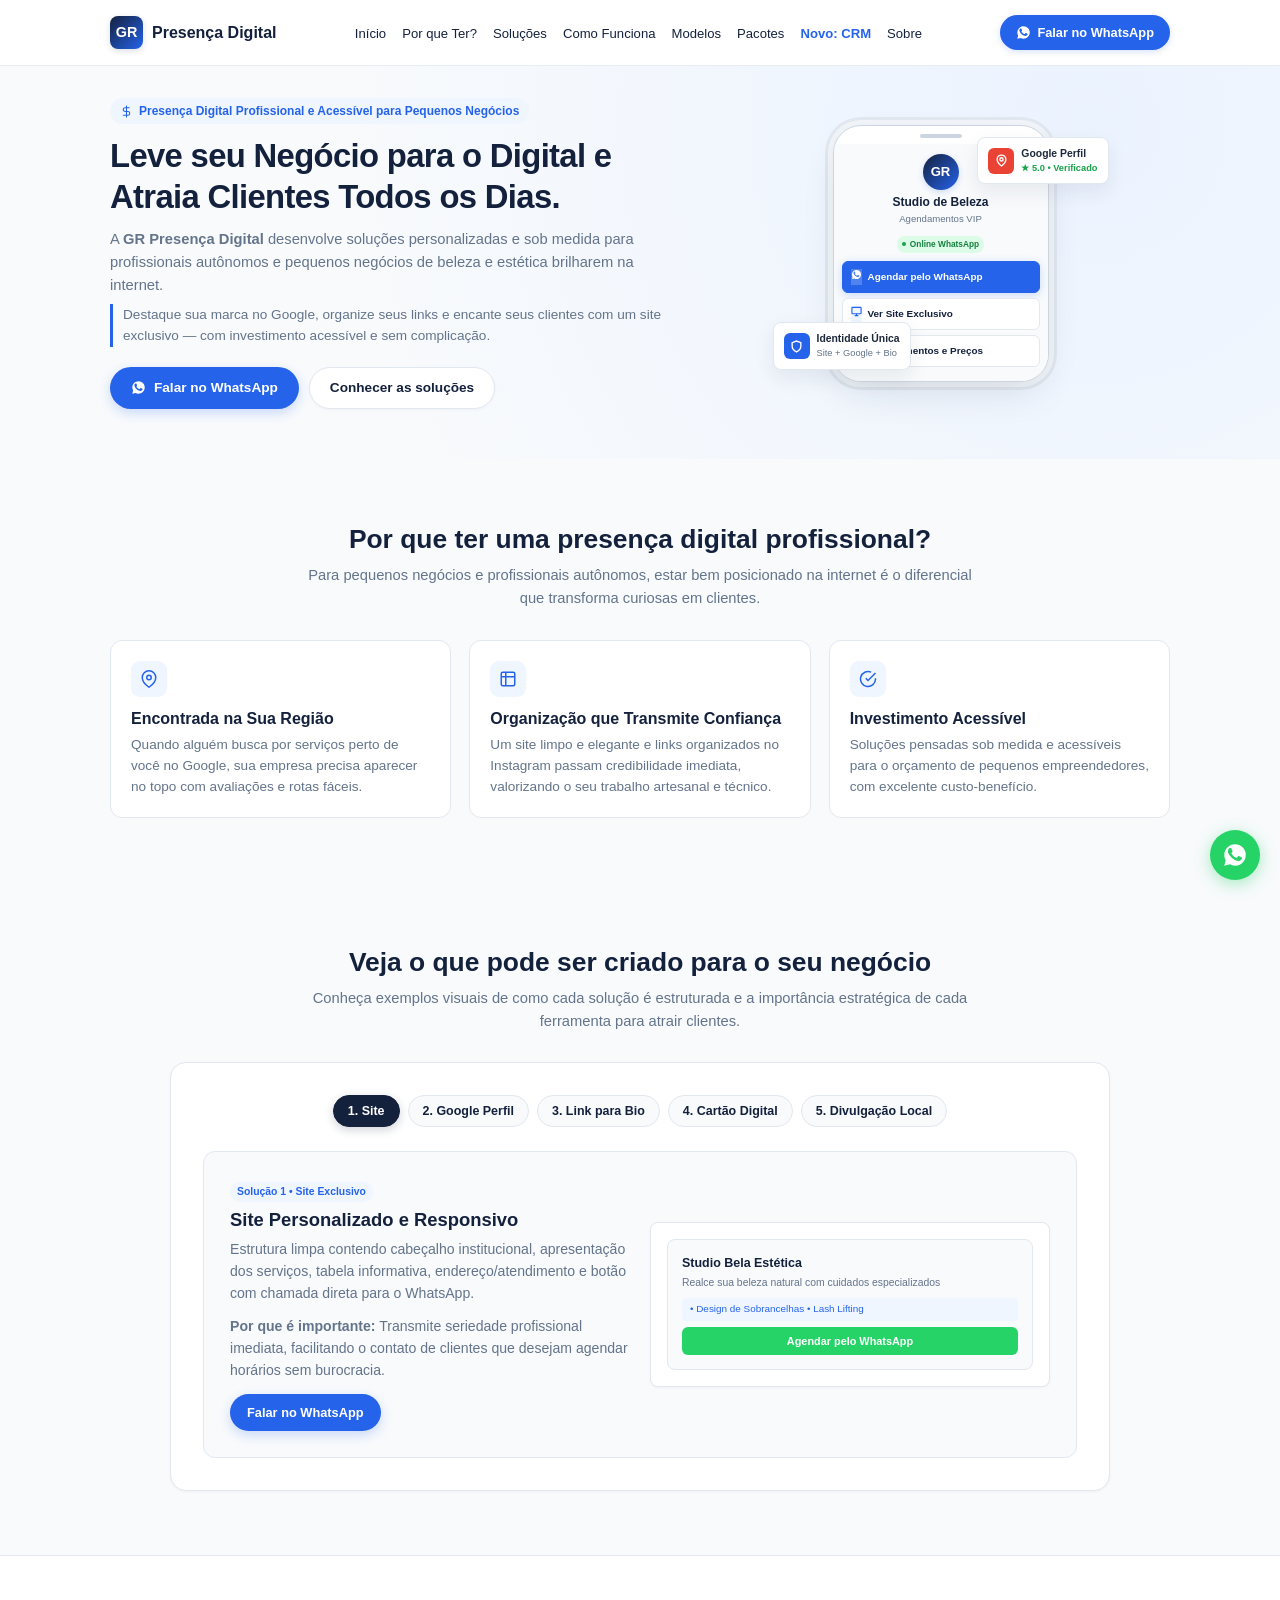
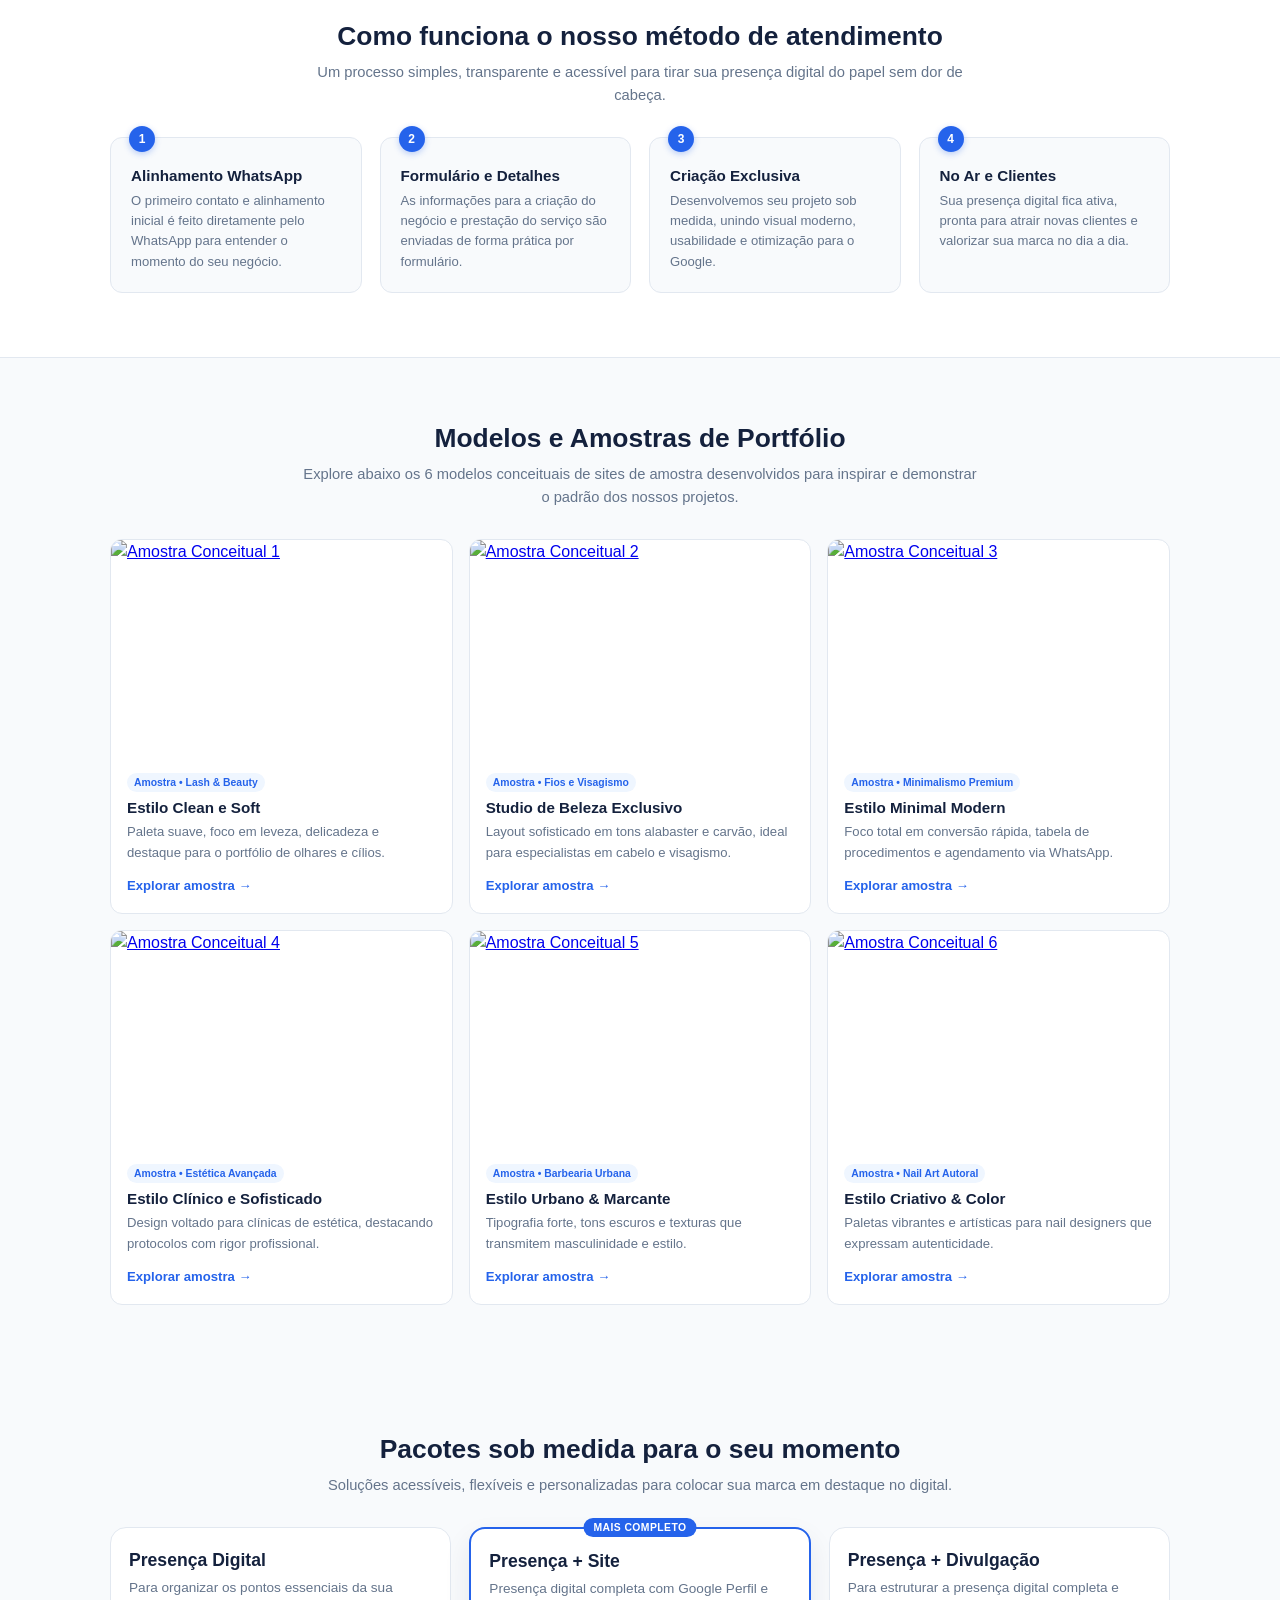
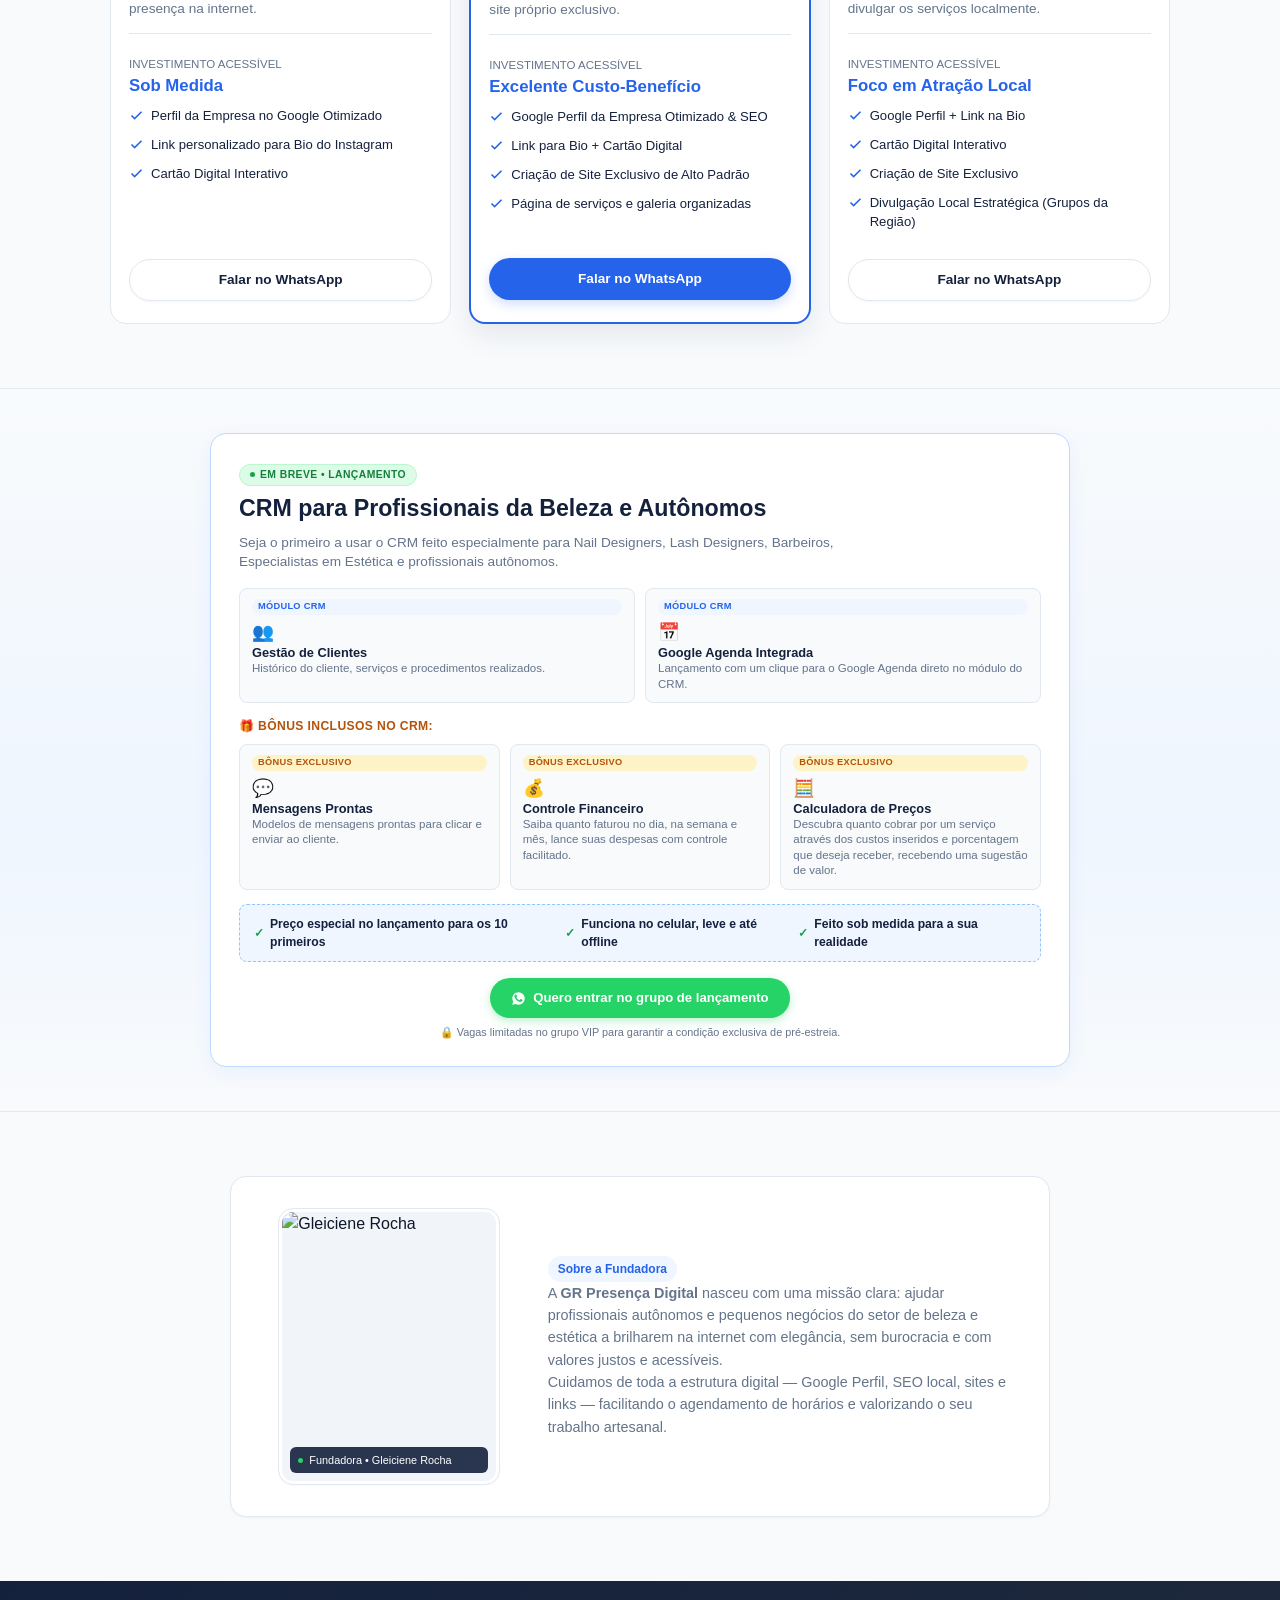
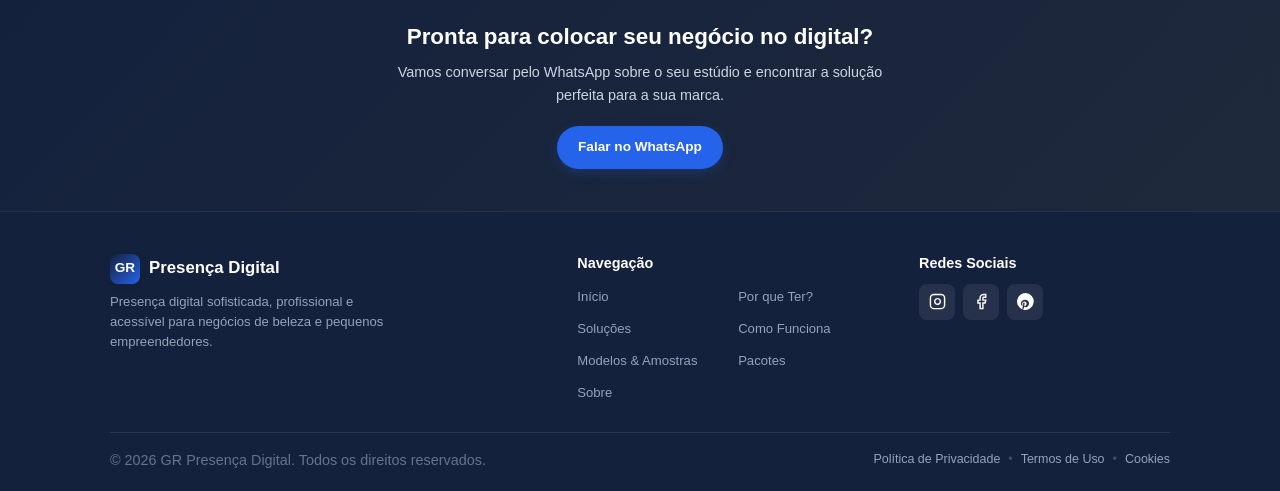
==== commit 342d780c: "Update index.html" ====
--- a/index.html
+++ b/index.html
@@ -47,10 +47,10 @@
   <link rel="shortcut icon" href="imagens/favicon.svg" />
 
   <!-- ARQUIVO CSS DENTRO DA PASTA css/ (caminho relativo sem barra inicial!) -->
-  <link rel="stylesheet" href="css/style.css" />
+ <link rel="stylesheet" href="style.css" />
   
   <!-- ARQUIVO JS DENTRO DA PASTA js/ -->
-  <script src="js/script.js" defer></script>
+  <script src="script.js" defer></script>
 </head>
 <body>
 
--- a/style.css
+++ b/style.css
@@ -0,0 +1,1400 @@
+:root {
+  --navy: #14213D;
+  --blue-primary: #2563EB;
+  --blue-accent: #3B82F6;
+  --blue-light: #EFF6FF;
+  --white: #FFFFFF;
+  --ice-gray: #F8FAFC;
+  --gray-border: #E2E8F0;
+  --text-muted: #64748B;
+  --text-dark: #0F172A;
+  --whatsapp-green: #25D366;
+  --whatsapp-hover: #1EBE5D;
+  --pinterest-color: #E60023;
+  --radius-sm: 8px;
+  --radius-md: 12px;
+  --radius-lg: 16px;
+  --radius-full: 9999px;
+  --shadow-sm: 0 1px 3px rgba(15, 23, 42, 0.04);
+  --shadow-md: 0 6px 16px rgba(20, 33, 61, 0.06);
+  --shadow-lg: 0 12px 28px rgba(20, 33, 61, 0.08);
+  --transition: all 0.25s cubic-bezier(0.16, 1, 0.3, 1);
+}
+
+* {
+  box-sizing: border-box;
+  margin: 0;
+  padding: 0;
+}
+
+html {
+  font-family: 'Poppins', -apple-system, BlinkMacSystemFont, 'Segoe UI', Roboto, sans-serif;
+  color: var(--text-dark);
+  background-color: var(--ice-gray);
+  scroll-behavior: smooth;
+  line-height: 1.5;
+}
+
+body {
+  overflow-x: hidden;
+  -webkit-font-smoothing: antialiased;
+}
+
+section {
+  scroll-margin-top: 68px;
+  padding: 44px 16px;
+}
+
+@media (min-width: 768px) {
+  section {
+    padding: 64px 24px;
+  }
+}
+
+.container {
+  max-width: 1060px;
+  margin: 0 auto;
+  width: 100%;
+}
+
+/* Tipografia */
+h1, h2, h3, h4 {
+  color: var(--navy);
+  font-weight: 700;
+  line-height: 1.25;
+}
+
+h1 {
+  font-size: 1.6rem;
+  letter-spacing: -0.02em;
+}
+
+@media (min-width: 768px) {
+  h1 { font-size: 2.05rem; }
+}
+
+h2 {
+  font-size: 1.3rem;
+  margin-bottom: 8px;
+  text-align: center;
+}
+
+@media (min-width: 768px) {
+  h2 { font-size: 1.65rem; }
+}
+
+p {
+  color: var(--text-muted);
+  font-size: 0.9rem;
+  font-weight: 400;
+  line-height: 1.55;
+}
+
+.section-header {
+  text-align: center;
+  max-width: 680px;
+  margin: 0 auto 30px;
+}
+
+.section-header p {
+  font-size: 0.92rem;
+  margin-top: 6px;
+}
+
+/* Botões */
+.btn {
+  display: inline-flex;
+  align-items: center;
+  justify-content: center;
+  gap: 8px;
+  padding: 10px 20px;
+  border-radius: var(--radius-full);
+  font-weight: 600;
+  font-size: 0.85rem;
+  text-decoration: none;
+  transition: var(--transition);
+  cursor: pointer;
+  border: 1px solid transparent;
+  white-space: nowrap;
+}
+
+.btn:focus-visible {
+  outline: 2px solid var(--blue-primary);
+  outline-offset: 3px;
+}
+
+.btn-whatsapp {
+  background-color: var(--whatsapp-green);
+  color: var(--white);
+  box-shadow: 0 4px 12px rgba(37, 211, 102, 0.25);
+}
+
+.btn-whatsapp:hover {
+  background-color: var(--whatsapp-hover);
+  transform: translateY(-2px);
+  box-shadow: 0 6px 16px rgba(37, 211, 102, 0.35);
+}
+
+.btn-primary {
+  background-color: var(--blue-primary);
+  color: var(--white);
+  box-shadow: 0 4px 12px rgba(37, 99, 235, 0.22);
+}
+
+.btn-primary:hover {
+  background-color: #1d4ed8;
+  transform: translateY(-2px);
+  box-shadow: 0 6px 16px rgba(37, 99, 235, 0.32);
+}
+
+.btn-secondary {
+  background-color: var(--white);
+  color: var(--navy);
+  border: 1px solid var(--gray-border);
+  box-shadow: var(--shadow-sm);
+}
+
+.btn-secondary:hover {
+  background-color: var(--ice-gray);
+  border-color: #CBD5E1;
+  transform: translateY(-2px);
+}
+
+.btn-block {
+  width: 100%;
+}
+
+.btn-nav-contact {
+  background-color: var(--blue-primary);
+  color: var(--white);
+  padding: 7px 15px;
+  border-radius: var(--radius-full);
+  font-weight: 600;
+  font-size: 0.8rem;
+  text-decoration: none;
+  display: inline-flex;
+  align-items: center;
+  gap: 6px;
+  transition: var(--transition);
+  box-shadow: 0 2px 6px rgba(37, 99, 235, 0.18);
+  border: 1px solid transparent;
+  white-space: nowrap;
+}
+
+.btn-nav-contact:hover {
+  background-color: #1d4ed8;
+  transform: translateY(-1px);
+}
+
+.wa-icon {
+  width: 15px;
+  height: 15px;
+  fill: currentColor;
+  flex-shrink: 0;
+}
+
+/* Cabeçalho e Navegação */
+.site-header {
+  position: sticky;
+  top: 0;
+  left: 0;
+  right: 0;
+  background-color: rgba(255, 255, 255, 0.96);
+  backdrop-filter: blur(12px);
+  -webkit-backdrop-filter: blur(12px);
+  z-index: 100;
+  border-bottom: 1px solid rgba(226, 232, 240, 0.8);
+  transition: box-shadow 0.25s ease;
+  height: 66px;
+  display: flex;
+  align-items: center;
+}
+
+.site-header.scrolled {
+  box-shadow: var(--shadow-sm);
+}
+
+.header-content {
+  display: flex;
+  align-items: center;
+  justify-content: space-between;
+  width: 100%;
+  position: relative;
+}
+
+.brand-logo {
+  display: flex;
+  align-items: center;
+  gap: 9px;
+  text-decoration: none;
+}
+
+.brand-symbol {
+  width: 33px;
+  height: 33px;
+  background: linear-gradient(135deg, var(--navy) 0%, var(--blue-primary) 100%);
+  color: var(--white);
+  border-radius: 8px;
+  display: flex;
+  align-items: center;
+  justify-content: center;
+  font-weight: 700;
+  font-size: 0.9rem;
+  box-shadow: 0 2px 6px rgba(20, 33, 61, 0.15);
+}
+
+.brand-name {
+  font-size: 1rem;
+  font-weight: 700;
+  color: var(--navy);
+  line-height: 1.2;
+}
+
+.nav-menu {
+  display: none;
+  align-items: center;
+  gap: 16px;
+  list-style: none;
+}
+
+.nav-link {
+  color: var(--navy);
+  font-weight: 500;
+  font-size: 0.82rem;
+  text-decoration: none;
+  transition: color 0.2s ease;
+}
+
+.nav-link:hover {
+  color: var(--blue-primary);
+}
+
+.header-actions {
+  display: flex;
+  align-items: center;
+  gap: 10px;
+}
+
+.hamburger-btn {
+  display: flex;
+  flex-direction: column;
+  justify-content: center;
+  gap: 4px;
+  width: 34px;
+  height: 34px;
+  padding: 5px;
+  background: none;
+  border: 1px solid var(--gray-border);
+  border-radius: var(--radius-sm);
+  cursor: pointer;
+}
+
+.hamburger-btn span {
+  display: block;
+  width: 100%;
+  height: 2px;
+  background-color: var(--navy);
+  transition: var(--transition);
+}
+
+@media (min-width: 1024px) {
+  .nav-menu { display: flex; }
+  .hamburger-btn { display: none; }
+}
+
+.mobile-drawer {
+  position: absolute;
+  top: 66px;
+  left: 0;
+  width: 100%;
+  background: var(--white);
+  border-bottom: 1px solid var(--gray-border);
+  box-shadow: var(--shadow-lg);
+  padding: 16px 20px;
+  display: none;
+  flex-direction: column;
+  gap: 8px;
+  z-index: 1000;
+}
+
+.mobile-drawer.open {
+  display: flex;
+}
+
+.mobile-drawer a.nav-link {
+  font-size: 0.88rem;
+  padding: 8px 0;
+  border-bottom: 1px solid #F1F5F9;
+  display: block;
+}
+
+/* ==========================================
+   SEÇÃO CRM (EM BREVE) - COMPACTA & HARMONIOSA
+   ========================================== */
+.crm-section {
+  background: linear-gradient(180deg, #F8FAFC 0%, #EFF6FF 60%, #F8FAFC 100%);
+  border-top: 1px solid var(--gray-border);
+  border-bottom: 1px solid var(--gray-border);
+  padding: 36px 16px;
+  position: relative;
+}
+
+@media (min-width: 768px) {
+  .crm-section {
+    padding: 44px 20px;
+  }
+}
+
+.crm-card-wrapper {
+  background: var(--white);
+  border: 1.5px solid #BFDBFE;
+  border-radius: var(--radius-lg);
+  padding: 22px 18px;
+  max-width: 860px;
+  margin: 0 auto;
+  box-shadow: 0 6px 20px rgba(37, 99, 235, 0.06);
+}
+
+@media (min-width: 768px) {
+  .crm-card-wrapper {
+    padding: 26px 28px;
+  }
+}
+
+.crm-badge {
+  display: inline-flex;
+  align-items: center;
+  gap: 5px;
+  background: #DCFCE7;
+  color: #15803D;
+  border: 1px solid #BBF7D0;
+  padding: 2px 10px;
+  border-radius: var(--radius-full);
+  font-size: 0.65rem;
+  font-weight: 700;
+  letter-spacing: 0.04em;
+  text-transform: uppercase;
+  margin-bottom: 8px;
+}
+
+.crm-badge .pulse-dot {
+  width: 5px;
+  height: 5px;
+  border-radius: 50%;
+  background-color: #16A34A;
+  animation: gentle-pulse 2s infinite;
+}
+
+.crm-title {
+  font-size: 1.25rem;
+  color: var(--navy);
+  margin-bottom: 6px;
+  font-weight: 700;
+}
+
+@media (min-width: 768px) {
+  .crm-title {
+    font-size: 1.45rem;
+  }
+}
+
+.crm-desc {
+  font-size: 0.85rem;
+  color: var(--text-muted);
+  max-width: 650px;
+  margin-bottom: 16px;
+  line-height: 1.45;
+}
+
+.crm-features-grid {
+  display: grid;
+  grid-template-columns: 1fr;
+  gap: 10px;
+  margin-bottom: 14px;
+}
+
+@media (min-width: 640px) {
+  .crm-features-grid-core {
+    grid-template-columns: repeat(2, 1fr);
+  }
+  .crm-features-grid-bonuses {
+    grid-template-columns: repeat(3, 1fr);
+  }
+}
+
+.crm-tag-core {
+  display: inline-block;
+  background: #EFF6FF;
+  color: #2563EB;
+  font-size: 0.58rem;
+  font-weight: 700;
+  padding: 1px 6px;
+  border-radius: var(--radius-full);
+  margin-bottom: 4px;
+  text-transform: uppercase;
+  letter-spacing: 0.03em;
+}
+
+.crm-tag-bonus {
+  display: inline-block;
+  background: #FEF3C7;
+  color: #B45309;
+  font-size: 0.58rem;
+  font-weight: 700;
+  padding: 1px 6px;
+  border-radius: var(--radius-full);
+  margin-bottom: 4px;
+  text-transform: uppercase;
+  letter-spacing: 0.03em;
+}
+
+.crm-bonuses-heading {
+  font-size: 0.76rem;
+  font-weight: 700;
+  color: #B45309;
+  margin-top: 10px;
+  margin-bottom: 8px;
+  display: flex;
+  align-items: center;
+  gap: 5px;
+  text-transform: uppercase;
+  letter-spacing: 0.03em;
+}
+
+.crm-feature-item {
+  background: #F8FAFC;
+  border: 1px solid var(--gray-border);
+  border-radius: var(--radius-sm);
+  padding: 10px 12px;
+  text-align: left;
+  transition: var(--transition);
+  display: flex;
+  flex-direction: column;
+}
+
+.crm-feature-item:hover {
+  transform: translateY(-1px);
+  border-color: var(--blue-primary);
+  background: #FFFFFF;
+  box-shadow: var(--shadow-sm);
+}
+
+.crm-feature-header {
+  display: flex;
+  align-items: center;
+  gap: 6px;
+  margin-bottom: 3px;
+}
+
+.crm-feature-icon {
+  font-size: 1.1rem;
+  display: inline-flex;
+}
+
+.crm-feature-item h4 {
+  font-size: 0.8rem;
+  font-weight: 700;
+  color: var(--navy);
+  margin: 0;
+}
+
+.crm-feature-item p {
+  font-size: 0.72rem;
+  color: var(--text-muted);
+  line-height: 1.35;
+  margin: 0;
+}
+
+.crm-perks-box {
+  background: #EFF6FF;
+  border: 1px dashed #93C5FD;
+  border-radius: var(--radius-sm);
+  padding: 10px 14px;
+  margin-bottom: 16px;
+}
+
+.crm-perks-list {
+  list-style: none;
+  display: flex;
+  flex-direction: column;
+  gap: 6px;
+  padding: 0;
+  margin: 0;
+}
+
+@media (min-width: 768px) {
+  .crm-perks-list {
+    flex-direction: row;
+    justify-content: space-between;
+    gap: 10px;
+  }
+}
+
+.crm-perk-item {
+  display: flex;
+  align-items: center;
+  gap: 6px;
+  font-size: 0.76rem;
+  font-weight: 600;
+  color: var(--navy);
+}
+
+.crm-perk-item .check-icon {
+  color: #16A34A;
+  font-weight: 800;
+  flex-shrink: 0;
+}
+
+.crm-cta-container {
+  display: flex;
+  flex-direction: column;
+  align-items: center;
+  gap: 6px;
+  text-align: center;
+}
+
+.crm-cta-btn {
+  background-color: var(--whatsapp-green);
+  color: var(--white);
+  padding: 9px 20px;
+  border-radius: var(--radius-full);
+  font-weight: 700;
+  font-size: 0.82rem;
+  text-decoration: none;
+  display: inline-flex;
+  align-items: center;
+  gap: 7px;
+  box-shadow: 0 3px 10px rgba(37, 211, 102, 0.3);
+  transition: var(--transition);
+  cursor: pointer;
+  border: 1px solid transparent;
+}
+
+.crm-cta-btn:hover {
+  background-color: var(--whatsapp-hover);
+  transform: translateY(-1px);
+  box-shadow: 0 6px 16px rgba(37, 211, 102, 0.4);
+}
+
+.crm-footnote {
+  font-size: 0.68rem;
+  color: var(--text-muted);
+}
+
+/* ==========================================
+   SEÇÃO HERO STYLES
+   ========================================== */
+.hero-section {
+  padding-top: 32px;
+  padding-bottom: 50px;
+  background: radial-gradient(circle at 85% 15%, #EBF3FF 0%, #F8FAFC 65%);
+}
+
+.hero-grid {
+  display: grid;
+  grid-template-columns: 1fr;
+  gap: 32px;
+  align-items: center;
+}
+
+@media (min-width: 992px) {
+  .hero-grid {
+    grid-template-columns: 1.1fr 0.9fr;
+    gap: 40px;
+  }
+}
+
+.hero-tagline {
+  display: inline-flex;
+  align-items: center;
+  gap: 6px;
+  background-color: var(--blue-light);
+  color: var(--blue-primary);
+  padding: 4px 10px;
+  border-radius: var(--radius-full);
+  font-size: 0.75rem;
+  font-weight: 600;
+  margin-bottom: 12px;
+}
+
+.hero-tagline svg {
+  width: 13px;
+  height: 13px;
+}
+
+.hero-text {
+  margin-top: 10px;
+  font-size: 0.92rem;
+}
+
+.hero-subtext {
+  margin-top: 8px;
+  font-size: 0.85rem;
+  color: var(--text-muted);
+  border-left: 3px solid var(--blue-primary);
+  padding-left: 10px;
+}
+
+.hero-ctas {
+  display: flex;
+  flex-direction: column;
+  gap: 10px;
+  margin-top: 20px;
+}
+
+@media (min-width: 480px) {
+  .hero-ctas {
+    flex-direction: row;
+    align-items: center;
+  }
+}
+
+.hero-visual {
+  position: relative;
+  display: flex;
+  justify-content: center;
+  align-items: center;
+}
+
+.hero-showcase-wrap {
+  position: relative;
+  width: 100%;
+  max-width: 320px;
+}
+
+.phone-mockup {
+  width: 216px;
+  margin: 0 auto;
+  background: #FFFFFF;
+  border-radius: 28px;
+  box-shadow: 0 16px 40px -10px rgba(20, 33, 61, 0.14), 0 0 0 5px #F1F5F9, 0 0 0 8px #E2E8F0;
+  overflow: hidden;
+  border: 1px solid #CBD5E1;
+  position: relative;
+  z-index: 2;
+}
+
+.phone-speaker {
+  width: 42px;
+  height: 4px;
+  background: #CBD5E1;
+  border-radius: 4px;
+  margin: 8px auto 6px;
+}
+
+.phone-screen {
+  padding: 10px 8px 14px;
+  background: #F8FAFC;
+}
+
+.phone-header-profile {
+  text-align: center;
+  margin-bottom: 8px;
+}
+
+.phone-avatar {
+  width: 36px;
+  height: 36px;
+  border-radius: 50%;
+  background: linear-gradient(135deg, var(--navy) 0%, var(--blue-primary) 100%);
+  color: #FFFFFF;
+  display: flex;
+  align-items: center;
+  justify-content: center;
+  font-weight: 700;
+  font-size: 0.82rem;
+  margin: 0 auto 3px;
+  box-shadow: 0 2px 6px rgba(37, 99, 235, 0.2);
+}
+
+.phone-profile-name {
+  font-weight: 700;
+  font-size: 0.75rem;
+  color: var(--navy);
+  margin-bottom: 1px;
+}
+
+.phone-profile-sub {
+  font-size: 0.6rem;
+  color: var(--text-muted);
+  margin-bottom: 3px;
+}
+
+.phone-status-pill {
+  display: inline-flex;
+  align-items: center;
+  gap: 4px;
+  background: #DCFCE7;
+  color: #15803D;
+  font-size: 0.52rem;
+  font-weight: 600;
+  padding: 2px 5px;
+  border-radius: 8px;
+}
+
+.status-dot {
+  width: 4px;
+  height: 4px;
+  border-radius: 50%;
+  background-color: #16A34A;
+}
+
+.phone-links-list {
+  display: flex;
+  flex-direction: column;
+  gap: 5px;
+  margin-top: 8px;
+}
+
+.phone-link-btn {
+  background: #FFFFFF;
+  border: 1px solid #E2E8F0;
+  border-radius: 6px;
+  padding: 7px 8px;
+  display: flex;
+  align-items: center;
+  gap: 6px;
+  font-size: 0.62rem;
+  font-weight: 600;
+  color: var(--navy);
+}
+
+.phone-link-btn.featured {
+  background: #2563EB;
+  color: #FFFFFF;
+  border-color: #2563EB;
+  box-shadow: 0 2px 8px rgba(37, 99, 235, 0.22);
+}
+
+.floating-card-google, .floating-card-presence {
+  position: absolute;
+  background: #FFFFFF;
+  border: 1px solid #E2E8F0;
+  border-radius: var(--radius-sm);
+  padding: 8px 10px;
+  box-shadow: 0 8px 20px rgba(20, 33, 61, 0.08);
+  z-index: 3;
+  max-width: 155px;
+  display: flex;
+  align-items: center;
+  gap: 7px;
+  animation: float-gentle 4s ease-in-out infinite;
+}
+
+.floating-card-google { top: 12px; right: -8px; }
+.floating-card-presence { bottom: 12px; left: -8px; animation-delay: 2s; }
+
+@keyframes float-gentle {
+  0%, 100% { transform: translateY(0); }
+  50% { transform: translateY(-4px); }
+}
+
+@media (max-width: 600px) {
+  .floating-card-google, .floating-card-presence {
+    position: static;
+    margin: 8px auto 0;
+    max-width: 200px;
+  }
+}
+
+/* ==========================================
+   ESTILOS DE VITRINE E DEMAIS SEÇÕES
+   ========================================== */
+.interactive-showcase {
+  background: var(--white);
+  border: 1px solid var(--gray-border);
+  border-radius: var(--radius-lg);
+  padding: 24px 18px;
+  box-shadow: var(--shadow-sm);
+  max-width: 940px;
+  margin: 0 auto;
+}
+
+@media (min-width: 768px) {
+  .interactive-showcase { padding: 32px; }
+}
+
+.showcase-tabs {
+  display: flex;
+  flex-wrap: wrap;
+  gap: 8px;
+  justify-content: center;
+  margin-bottom: 24px;
+}
+
+.showcase-tab-btn {
+  background: var(--ice-gray);
+  border: 1px solid var(--gray-border);
+  color: var(--navy);
+  padding: 8px 14px;
+  border-radius: var(--radius-full);
+  font-size: 0.78rem;
+  font-weight: 600;
+  cursor: pointer;
+  transition: var(--transition);
+}
+
+.showcase-tab-btn:hover { background: #E2E8F0; }
+
+.showcase-tab-btn.active {
+  background: var(--navy);
+  color: var(--white);
+  border-color: var(--navy);
+  box-shadow: 0 3px 10px rgba(20, 33, 61, 0.2);
+}
+
+.showcase-panel {
+  display: none;
+  grid-template-columns: 1fr;
+  gap: 20px;
+  align-items: center;
+  background: #F8FAFC;
+  border: 1px solid var(--gray-border);
+  border-radius: var(--radius-md);
+  padding: 20px;
+}
+
+@media (min-width: 768px) {
+  .showcase-panel {
+    grid-template-columns: 1fr 1fr;
+    padding: 26px;
+  }
+}
+
+.showcase-panel.active { display: grid; }
+
+.showcase-panel-info h3 {
+  font-size: 1.15rem;
+  margin-bottom: 8px;
+  color: var(--navy);
+}
+
+.showcase-panel-info p {
+  font-size: 0.88rem;
+  margin-bottom: 12px;
+  color: var(--text-muted);
+}
+
+.showcase-preview-box {
+  background: var(--white);
+  border: 1px solid var(--gray-border);
+  border-radius: var(--radius-sm);
+  padding: 16px;
+  box-shadow: var(--shadow-sm);
+  text-align: center;
+}
+
+.unified-grid-3 {
+  display: grid;
+  grid-template-columns: 1fr;
+  gap: 18px;
+}
+
+@media (min-width: 768px) {
+  .unified-grid-3 { grid-template-columns: repeat(3, 1fr); }
+}
+
+.clean-card {
+  background: var(--white);
+  border: 1px solid var(--gray-border);
+  border-radius: var(--radius-md);
+  padding: 20px;
+  transition: var(--transition);
+  display: flex;
+  flex-direction: column;
+}
+
+.clean-card:hover {
+  transform: translateY(-2px);
+  box-shadow: var(--shadow-md);
+  border-color: var(--blue-accent);
+}
+
+.card-icon {
+  width: 36px;
+  height: 36px;
+  border-radius: 9px;
+  background: var(--blue-light);
+  color: var(--blue-primary);
+  display: flex;
+  align-items: center;
+  justify-content: center;
+  margin-bottom: 12px;
+  flex-shrink: 0;
+}
+
+.clean-card h3 { font-size: 1rem; margin-bottom: 5px; }
+.clean-card p { font-size: 0.85rem; }
+
+.process-section {
+  background-color: var(--white);
+  border-top: 1px solid var(--gray-border);
+  border-bottom: 1px solid var(--gray-border);
+}
+
+.process-grid {
+  display: grid;
+  grid-template-columns: 1fr;
+  gap: 18px;
+}
+
+@media (min-width: 768px) {
+  .process-grid { grid-template-columns: repeat(4, 1fr); }
+}
+
+.process-card {
+  background: var(--ice-gray);
+  border: 1px solid var(--gray-border);
+  border-radius: var(--radius-md);
+  padding: 20px;
+  position: relative;
+  display: flex;
+  flex-direction: column;
+}
+
+.process-number {
+  position: absolute;
+  top: -12px;
+  left: 18px;
+  background: var(--blue-primary);
+  color: var(--white);
+  width: 26px;
+  height: 26px;
+  border-radius: 50%;
+  font-size: 0.75rem;
+  font-weight: 700;
+  display: flex;
+  align-items: center;
+  justify-content: center;
+  box-shadow: 0 2px 6px rgba(37, 99, 235, 0.3);
+}
+
+.process-card h3 { font-size: 0.95rem; margin-top: 8px; margin-bottom: 6px; color: var(--navy); }
+.process-card p { font-size: 0.82rem; }
+
+.portfolio-grid {
+  display: grid;
+  grid-template-columns: 1fr;
+  gap: 16px;
+}
+
+@media (min-width: 640px) { .portfolio-grid { grid-template-columns: repeat(2, 1fr); } }
+@media (min-width: 1024px) { .portfolio-grid { grid-template-columns: repeat(3, 1fr); } }
+
+.portfolio-card {
+  background: var(--white);
+  border: 1px solid var(--gray-border);
+  border-radius: var(--radius-md);
+  overflow: hidden;
+  transition: var(--transition);
+  display: flex;
+  flex-direction: column;
+}
+
+.portfolio-card:hover {
+  transform: translateY(-2px);
+  box-shadow: var(--shadow-md);
+  border-color: var(--blue-primary);
+}
+
+.portfolio-card img {
+  width: 100%;
+  aspect-ratio: 16/10;
+  object-fit: cover;
+  display: block;
+  transition: transform 0.3s ease;
+}
+
+.portfolio-card:hover img { transform: scale(1.03); }
+
+.portfolio-info { padding: 16px; }
+
+.portfolio-tag {
+  display: inline-block;
+  background: var(--blue-light);
+  color: var(--blue-primary);
+  font-size: 0.65rem;
+  font-weight: 600;
+  padding: 2px 7px;
+  border-radius: var(--radius-full);
+  margin-bottom: 6px;
+}
+
+.portfolio-info h3 { font-size: 0.95rem; margin-bottom: 5px; }
+.portfolio-info p { font-size: 0.82rem; margin-bottom: 10px; }
+
+.portfolio-button {
+  display: inline-flex;
+  align-items: center;
+  gap: 4px;
+  color: var(--blue-primary);
+  font-weight: 600;
+  font-size: 0.82rem;
+  text-decoration: none;
+  transition: var(--transition);
+}
+
+.portfolio-button:hover {
+  color: #1d4ed8;
+  transform: translateX(3px);
+}
+
+.package-card {
+  background: var(--white);
+  border: 1px solid var(--gray-border);
+  border-radius: var(--radius-lg);
+  padding: 22px 18px;
+  display: flex;
+  flex-direction: column;
+  position: relative;
+  transition: var(--transition);
+}
+
+.package-card.featured {
+  border: 2px solid var(--blue-primary);
+  box-shadow: var(--shadow-lg);
+}
+
+.featured-badge {
+  position: absolute;
+  top: -11px;
+  left: 50%;
+  transform: translateX(-50%);
+  background: var(--blue-primary);
+  color: var(--white);
+  padding: 2px 10px;
+  border-radius: var(--radius-full);
+  font-size: 0.65rem;
+  font-weight: 700;
+  text-transform: uppercase;
+  letter-spacing: 0.04em;
+}
+
+.package-card h3 { font-size: 1.1rem; margin-bottom: 5px; }
+
+.package-price {
+  font-size: 1.05rem;
+  font-weight: 700;
+  color: var(--blue-primary);
+  margin: 8px 0;
+}
+
+.package-price span {
+  font-size: 0.72rem;
+  font-weight: 500;
+  color: var(--text-muted);
+  display: block;
+}
+
+.package-description {
+  font-size: 0.85rem;
+  margin-bottom: 14px;
+  padding-bottom: 14px;
+  border-bottom: 1px solid var(--gray-border);
+}
+
+.package-features {
+  list-style: none;
+  margin-bottom: 18px;
+  flex-grow: 1;
+}
+
+.package-features li {
+  display: flex;
+  align-items: flex-start;
+  gap: 7px;
+  font-size: 0.82rem;
+  color: var(--navy);
+  margin-bottom: 9px;
+}
+
+.package-features svg {
+  width: 15px;
+  height: 15px;
+  color: var(--blue-primary);
+  flex-shrink: 0;
+  margin-top: 2px;
+}
+
+.about-card-wrapper {
+  background: var(--white);
+  border: 1px solid var(--gray-border);
+  border-radius: var(--radius-lg);
+  padding: 22px 18px;
+  max-width: 820px;
+  margin: 0 auto;
+  box-shadow: var(--shadow-sm);
+  display: grid;
+  grid-template-columns: 1fr;
+  gap: 24px;
+  align-items: center;
+}
+
+@media (min-width: 768px) {
+  .about-card-wrapper {
+    grid-template-columns: 0.7fr 1.3fr;
+    padding: 32px;
+    gap: 32px;
+  }
+}
+
+.about-photo-frame {
+  position: relative;
+  width: 100%;
+  max-width: 220px;
+  border-radius: 14px;
+  overflow: hidden;
+  box-shadow: var(--shadow-sm);
+  border: 3px solid var(--white);
+  outline: 1px solid var(--gray-border);
+  background: #F1F5F9;
+  aspect-ratio: 4 / 5;
+  margin: 0 auto;
+}
+
+.about-photo-img {
+  width: 100%;
+  height: 100%;
+  object-fit: cover;
+  display: block;
+}
+
+.about-photo-badge {
+  position: absolute;
+  bottom: 8px;
+  left: 8px;
+  right: 8px;
+  background: rgba(20, 33, 61, 0.9);
+  backdrop-filter: blur(6px);
+  color: #FFFFFF;
+  padding: 5px 8px;
+  border-radius: 6px;
+  font-size: 0.68rem;
+  font-weight: 500;
+  display: flex;
+  align-items: center;
+  gap: 6px;
+}
+
+.badge-status-dot {
+  width: 5px;
+  height: 5px;
+  border-radius: 50%;
+  background-color: var(--whatsapp-green);
+  flex-shrink: 0;
+}
+
+.final-cta-section {
+  background: linear-gradient(135deg, var(--navy) 0%, #1E293B 100%);
+  color: var(--white);
+  text-align: center;
+  padding: 42px 16px;
+}
+
+.final-cta-card {
+  max-width: 520px;
+  margin: 0 auto;
+}
+
+.final-cta-card h2 {
+  color: var(--white);
+  font-size: 1.4rem;
+  margin-bottom: 10px;
+}
+
+.final-cta-card p {
+  color: #CBD5E1;
+  font-size: 0.9rem;
+  margin-bottom: 20px;
+}
+
+.site-footer {
+  background-color: var(--navy);
+  color: #CBD5E1;
+  padding: 42px 16px 20px;
+  border-top: 1px solid rgba(255, 255, 255, 0.08);
+}
+
+.footer-grid {
+  display: grid;
+  grid-template-columns: 1fr;
+  gap: 24px;
+  margin-bottom: 28px;
+}
+
+@media (min-width: 768px) {
+  .footer-grid {
+    grid-template-columns: 1.4fr 1fr 0.8fr;
+    gap: 28px;
+  }
+}
+
+.footer-brand h3 {
+  color: var(--white);
+  font-size: 1.05rem;
+  margin-bottom: 6px;
+}
+
+.footer-brand p {
+  color: #94A3B8;
+  font-size: 0.82rem;
+  max-width: 290px;
+}
+
+.footer-nav h4, .footer-social h4 {
+  color: var(--white);
+  font-size: 0.9rem;
+  margin-bottom: 12px;
+}
+
+.footer-links {
+  display: grid;
+  grid-template-columns: repeat(2, 1fr);
+  gap: 8px;
+  list-style: none;
+}
+
+.footer-links a {
+  color: #94A3B8;
+  text-decoration: none;
+  font-size: 0.82rem;
+  transition: color 0.2s ease;
+}
+
+.footer-links a:hover { color: var(--white); }
+
+.social-icons {
+  display: flex;
+  gap: 8px;
+}
+
+.social-icon-btn {
+  width: 36px;
+  height: 36px;
+  border-radius: 8px;
+  background: rgba(255, 255, 255, 0.08);
+  color: var(--white);
+  display: flex;
+  align-items: center;
+  justify-content: center;
+  text-decoration: none;
+  transition: var(--transition);
+}
+
+.social-icon-btn:hover {
+  background: var(--blue-primary);
+  transform: translateY(-2px);
+}
+
+.footer-bottom {
+  border-top: 1px solid rgba(255, 255, 255, 0.1);
+  padding-top: 16px;
+  display: flex;
+  flex-direction: column;
+  align-items: center;
+  gap: 8px;
+  font-size: 0.78rem;
+  color: #64748B;
+  text-align: center;
+}
+
+@media (min-width: 768px) {
+  .footer-bottom {
+    flex-direction: row;
+    justify-content: space-between;
+    text-align: left;
+  }
+}
+
+.footer-legal-inline {
+  display: flex;
+  flex-wrap: wrap;
+  align-items: center;
+  justify-content: center;
+  gap: 8px;
+}
+
+.footer-legal-inline a {
+  color: #94A3B8;
+  text-decoration: none;
+  cursor: pointer;
+}
+
+.footer-legal-inline a:hover {
+  color: var(--white);
+  text-decoration: underline;
+}
+
+.footer-legal-inline .sep { color: rgba(255, 255, 255, 0.2); }
+
+.legal-modal-overlay {
+  position: fixed;
+  top: 0; left: 0; right: 0; bottom: 0;
+  background: rgba(15, 23, 42, 0.7);
+  backdrop-filter: blur(4px);
+  z-index: 9999;
+  display: none;
+  align-items: center;
+  justify-content: center;
+  padding: 16px;
+}
+
+.legal-modal-overlay.open { display: flex; }
+
+.legal-modal-content {
+  background: var(--white);
+  border-radius: var(--radius-lg);
+  max-width: 600px;
+  width: 100%;
+  max-height: 85vh;
+  overflow-y: auto;
+  padding: 24px;
+  position: relative;
+  box-shadow: var(--shadow-lg);
+}
+
+.legal-modal-close {
+  position: absolute;
+  top: 16px; right: 16px;
+  background: var(--ice-gray);
+  border: 1px solid var(--gray-border);
+  width: 32px; height: 32px;
+  border-radius: 50%;
+  display: flex;
+  align-items: center;
+  justify-content: center;
+  font-weight: 700;
+  cursor: pointer;
+  color: var(--navy);
+}
+
+.whatsapp-floating {
+  position: fixed;
+  bottom: 20px; right: 20px;
+  width: 50px; height: 50px;
+  border-radius: 50%;
+  background-color: var(--whatsapp-green);
+  color: var(--white);
+  display: flex;
+  align-items: center;
+  justify-content: center;
+  box-shadow: 0 4px 16px rgba(37, 211, 102, 0.38);
+  z-index: 999;
+  cursor: pointer;
+  text-decoration: none;
+  transition: var(--transition);
+  animation: gentle-pulse 2.8s infinite;
+}
+
+.whatsapp-floating:hover {
+  background-color: var(--whatsapp-hover);
+  transform: scale(1.06);
+}
+
+.whatsapp-floating svg { width: 26px; height: 26px; fill: currentColor; }
+
+@keyframes gentle-pulse {
+  0% { box-shadow: 0 0 0 0 rgba(37, 211, 102, 0.4); }
+  70% { box-shadow: 0 0 0 10px rgba(37, 211, 102, 0); }
+  100% { box-shadow: 0 0 0 0 rgba(37, 211, 102, 0); }
+}
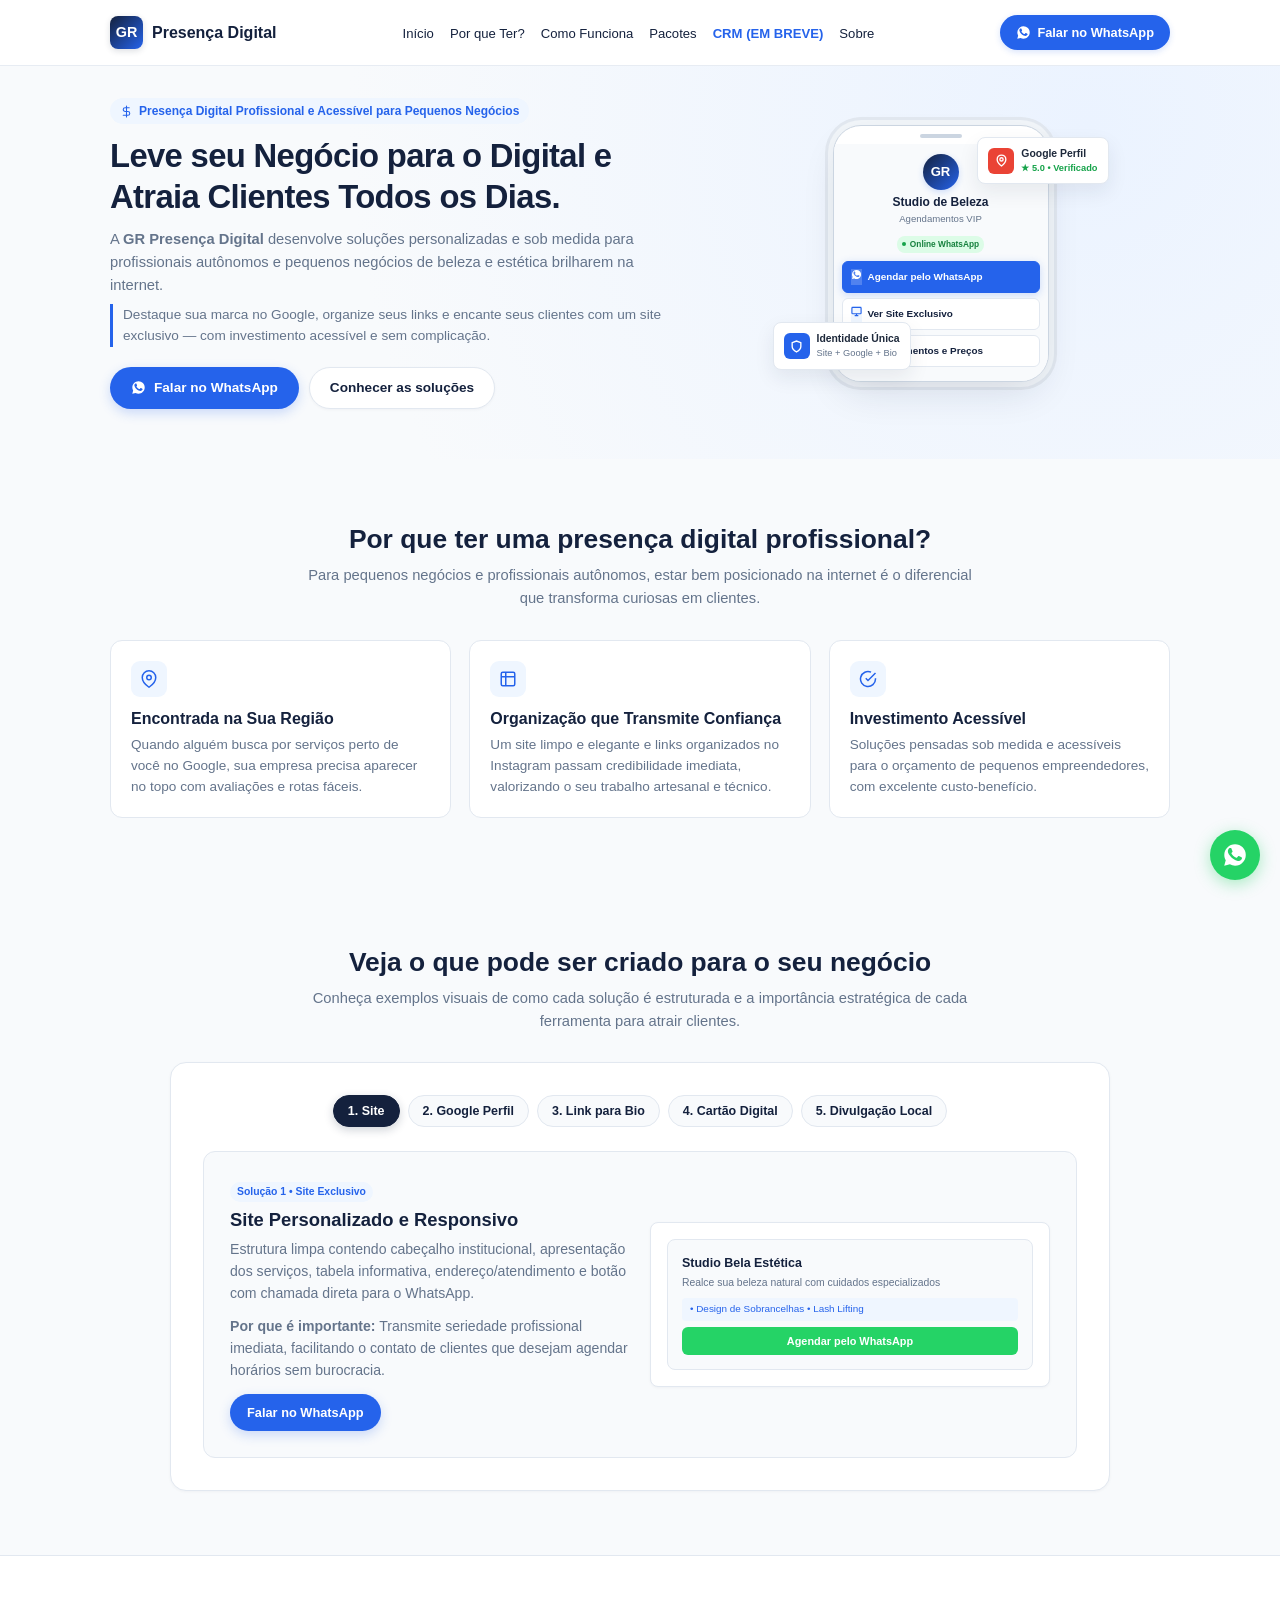
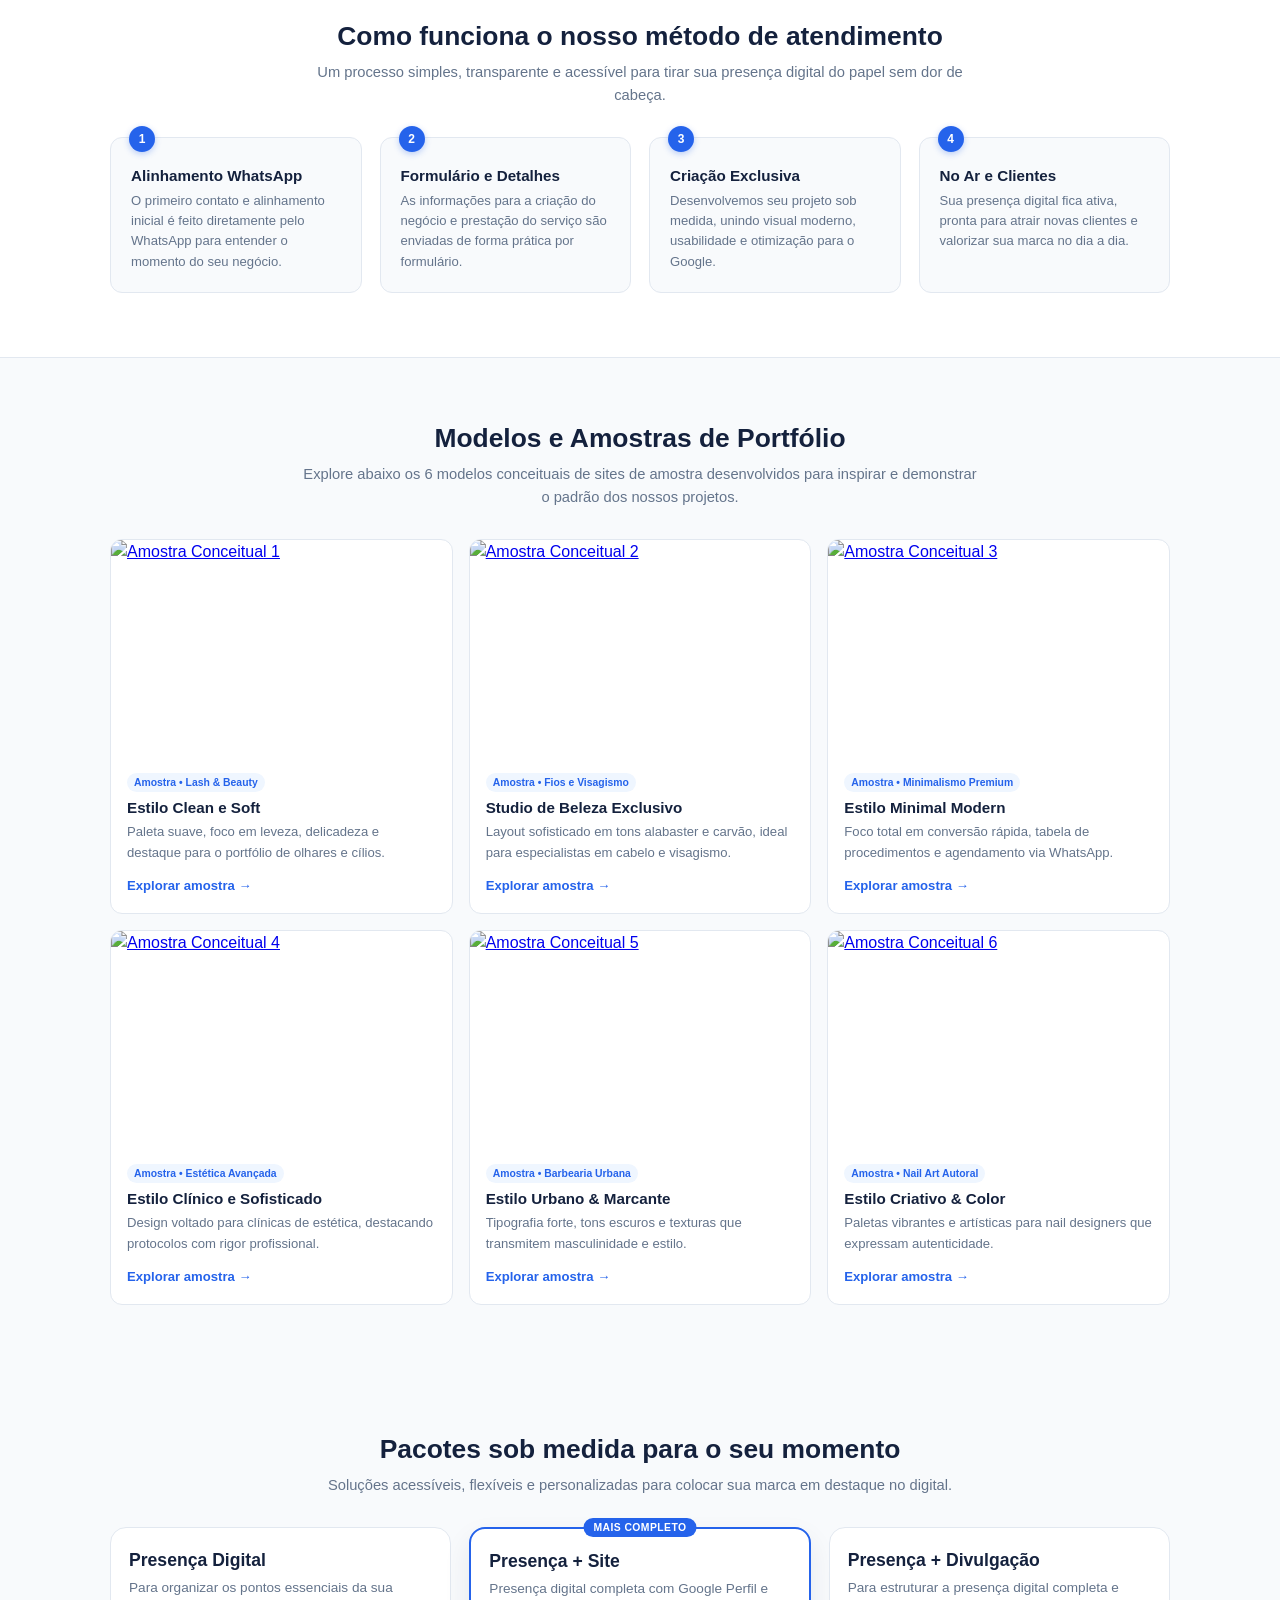
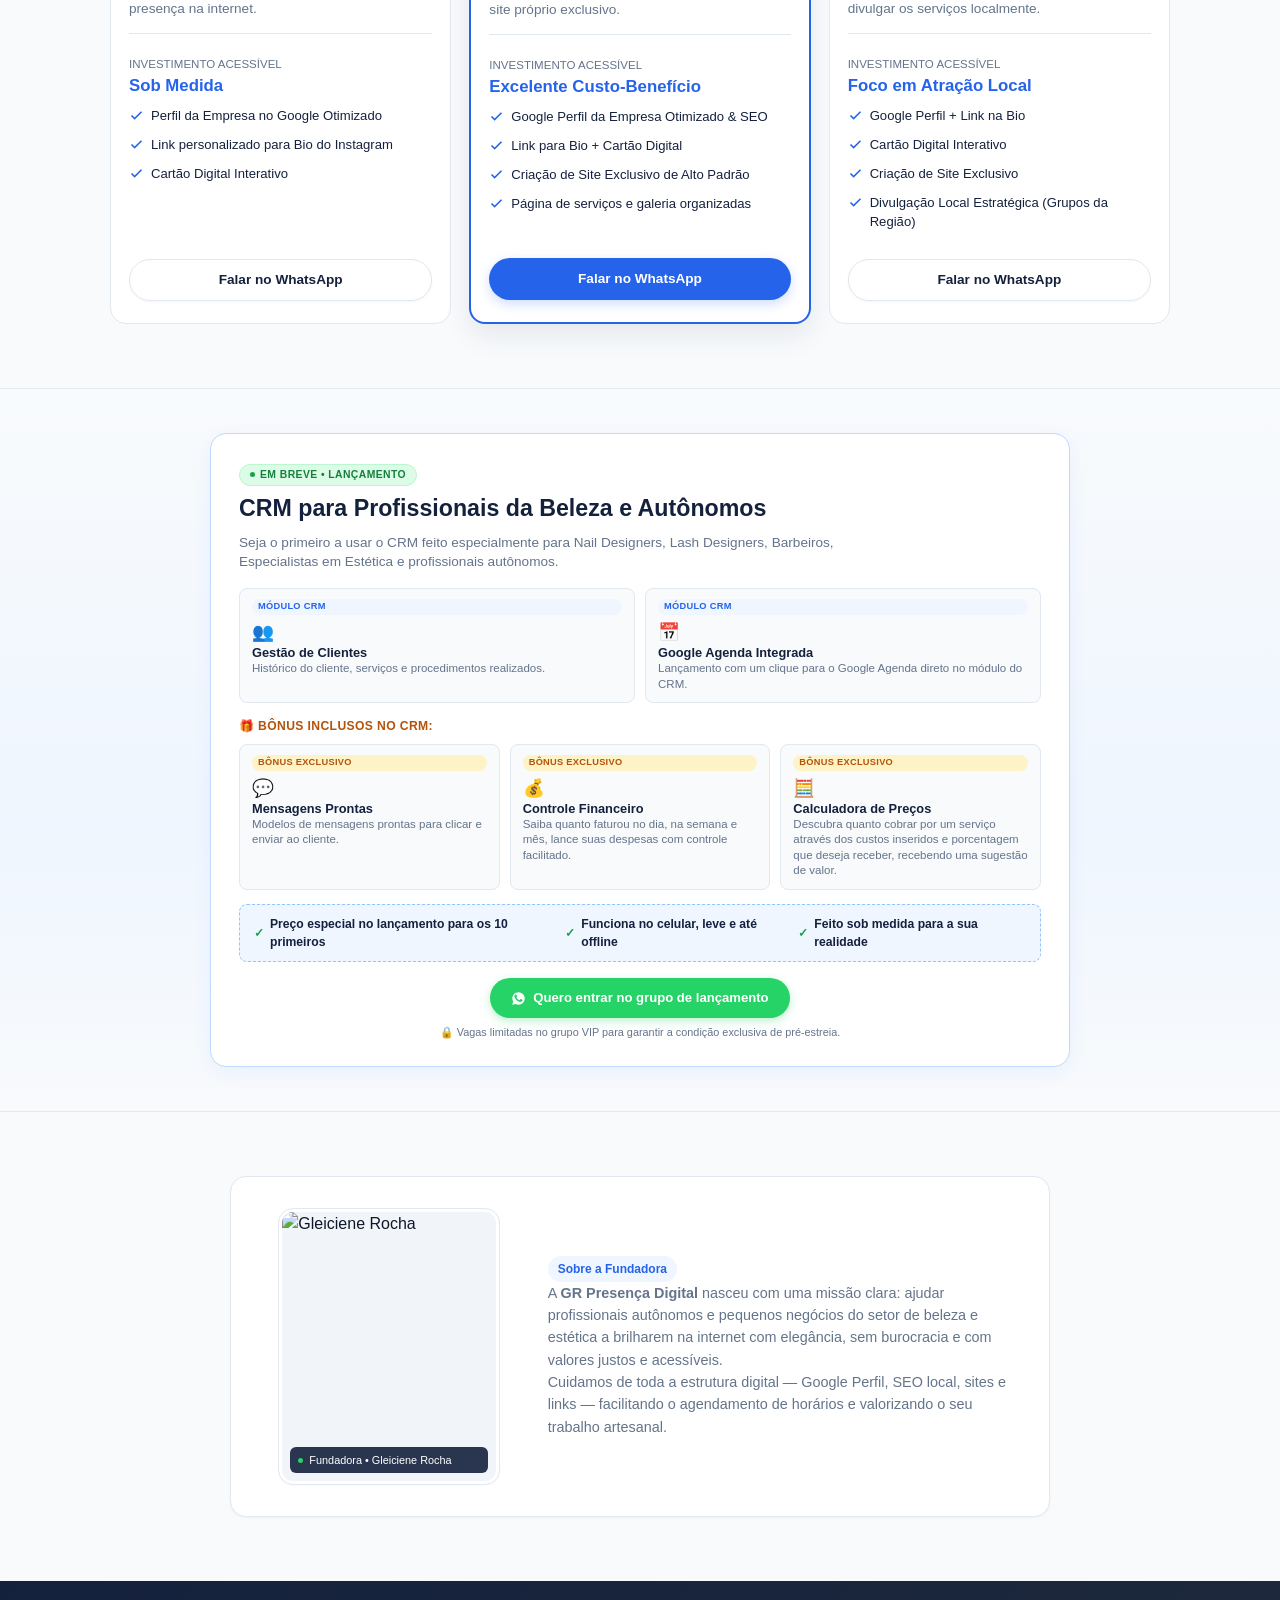
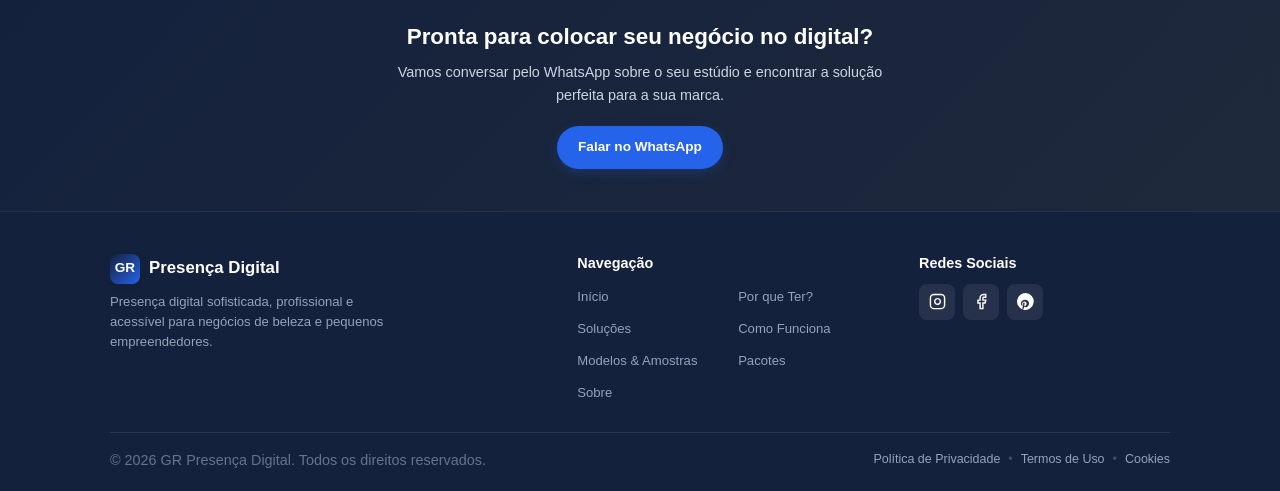
==== commit 6a43cbc4: "Update index.html" ====
--- a/index.html
+++ b/index.html
@@ -67,12 +67,10 @@
       <nav aria-label="Navegação Principal">
         <ul class="nav-menu">
           <li><a href="#inicio" class="nav-link">Início</a></li>
-          <li><a href="#beneficios" class="nav-link">Por que Ter?</a></li>
-          <li><a href="#servicos" class="nav-link">Soluções</a></li>
-          <li><a href="#metodo" class="nav-link">Como Funciona</a></li>
-          <li><a href="#portfolio" class="nav-link">Modelos</a></li>
+          <li><a href="#beneficios" class="nav-link">Por que Ter?</a></li>          
+          <li><a href="#metodo" class="nav-link">Como Funciona</a></li>          
           <li><a href="#pacotes" class="nav-link">Pacotes</a></li>
-          <li><a href="#crm" class="nav-link" style="color: #2563EB; font-weight: 700;">Novo: CRM</a></li>
+          <li><a href="#crm" class="nav-link" style="color: #2563EB; font-weight: 700;">CRM (EM BREVE)</a></li>
           <li><a href="#sobre" class="nav-link">Sobre</a></li>
         </ul>
       </nav>
@@ -96,12 +94,10 @@
     <!-- MENU MOBILE -->
     <div class="mobile-drawer" id="mobileDrawer">
       <a href="#inicio" class="nav-link">Início</a>
-      <a href="#beneficios" class="nav-link">Por que Ter?</a>
-      <a href="#servicos" class="nav-link">Soluções</a>
-      <a href="#metodo" class="nav-link">Como Funciona</a>
-      <a href="#portfolio" class="nav-link">Modelos</a>
+      <a href="#beneficios" class="nav-link">Por que Ter?</a>     
+      <a href="#metodo" class="nav-link">Como Funciona</a>    
       <a href="#pacotes" class="nav-link">Pacotes</a>
-      <a href="#crm" class="nav-link" style="color: #2563EB; font-weight: 700;">✨ Novo: CRM (Em Breve)</a>
+      <a href="#crm" class="nav-link" style="color: #2563EB; font-weight: 700;">CRM (Em Breve)</a>
       <a href="#sobre" class="nav-link">Sobre</a>
     </div>
   </header>
@@ -677,16 +673,14 @@
 
           <!-- CTA Grupo de Lançamento -->
           <div class="crm-cta-container">
-            <a href="#crm" class="crm-cta-btn js-wa-crm" aria-label="Quero entrar no grupo de lançamento do CRM">
-              <svg class="wa-icon" viewBox="0 0 24 24"><path d="M12.04 2c-5.46 0-9.91 4.45-9.91 9.91 0 1.75.46 3.45 1.32 4.95L2.05 22l5.25-1.38c1.45.79 3.08 1.21 4.74 1.21 5.46 0 9.91-4.45 9.91-9.91 0-2.65-1.03-5.14-2.9-7.01A9.82 9.82 0 0 0 12.04 2zm5.74 14.12c-.24.68-1.4 1.31-1.94 1.39-.51.08-1.18.11-1.92-.13-.45-.15-1.04-.34-1.8-.67-3.19-1.39-5.26-4.63-5.42-4.84-.16-.21-1.3-1.73-1.3-3.3 0-1.57.82-2.34 1.11-2.66.29-.32.63-.4 0.85-.4.21 0 .43 0 .61.01.2 0 .46-.07.72.54.26.63.89 2.17.97 2.33.08.16.13.35.03.56-.1.21-.16.35-.31.53-.16.18-.33.4-.47.54-.16.15-.33.32-.14.64.19.32.84 1.38 1.8 2.23 1.24 1.1 2.28 1.44 2.61 1.6.32.16.51.13.7-.08.19-.21.82-.96 1.04-1.28.21-.32.43-.27.72-.16.29.11 1.85.87 2.17 1.03.32.16.53.24.61.37.08.13.08.77-.16 1.45z"/></svg>
-              <span>Quero entrar no grupo de lançamento</span>
-            </a>
-            <span class="crm-footnote">
-              🔒 Vagas limitadas no grupo VIP para garantir a condição exclusiva de pré-estreia.
-            </span>
-          </div>
-        </div>
-      </div>
+  <a href="https://chat.whatsapp.com/GZ5z74pSPWDB4QhYHZW6Bo?s=cl&p=a&mlu=4&ilr=4" target="_blank" rel="noopener noreferrer" class="crm-cta-btn" aria-label="Quero entrar no grupo de lançamento do CRM">
+    <svg class="wa-icon" viewBox="0 0 24 24"><path d="M12.04 2c-5.46 0-9.91 4.45-9.91 9.91 0 1.75.46 3.45 1.32 4.95L2.05 22l5.25-1.38c1.45.79 3.08 1.21 4.74 1.21 5.46 0 9.91-4.45 9.91-9.91 0-2.65-1.03-5.14-2.9-7.01A9.82 9.82 0 0 0 12.04 2zm5.74 14.12c-.24.68-1.4 1.31-1.94 1.39-.51.08-1.18.11-1.92-.13-.45-.15-1.04-.34-1.8-.67-3.19-1.39-5.26-4.63-5.42-4.84-.16-.21-1.3-1.73-1.3-3.3 0-1.57.82-2.34 1.11-2.66.29-.32.63-.4 0.85-.4.21 0 .43 0 .61.01.2 0 .46-.07.72.54.26.63.89 2.17.97 2.33.08.16.13.35.03.56-.1.21-.16.35-.31.53-.16.18-.33.4-.47.54-.16.15-.33.32-.14.64.19.32.84 1.38 1.8 2.23 1.24 1.1 2.28 1.44 2.61 1.6.32.16.51.13.7-.08.19-.21.82-.96 1.04-1.28.21-.32.43-.27.72-.16.29.11 1.85.87 2.17 1.03.32.16.53.24.61.37.08.13.08.77-.16 1.45z"/></svg>
+    <span>Quero entrar no grupo de lançamento</span>
+  </a>
+  <span class="crm-footnote">
+    🔒 Vagas limitadas no grupo VIP para garantir a condição exclusiva de pré-estreia.
+  </span>
+</div>
     </section>
 
     <!-- SOBRE A FUNDADORA -->
